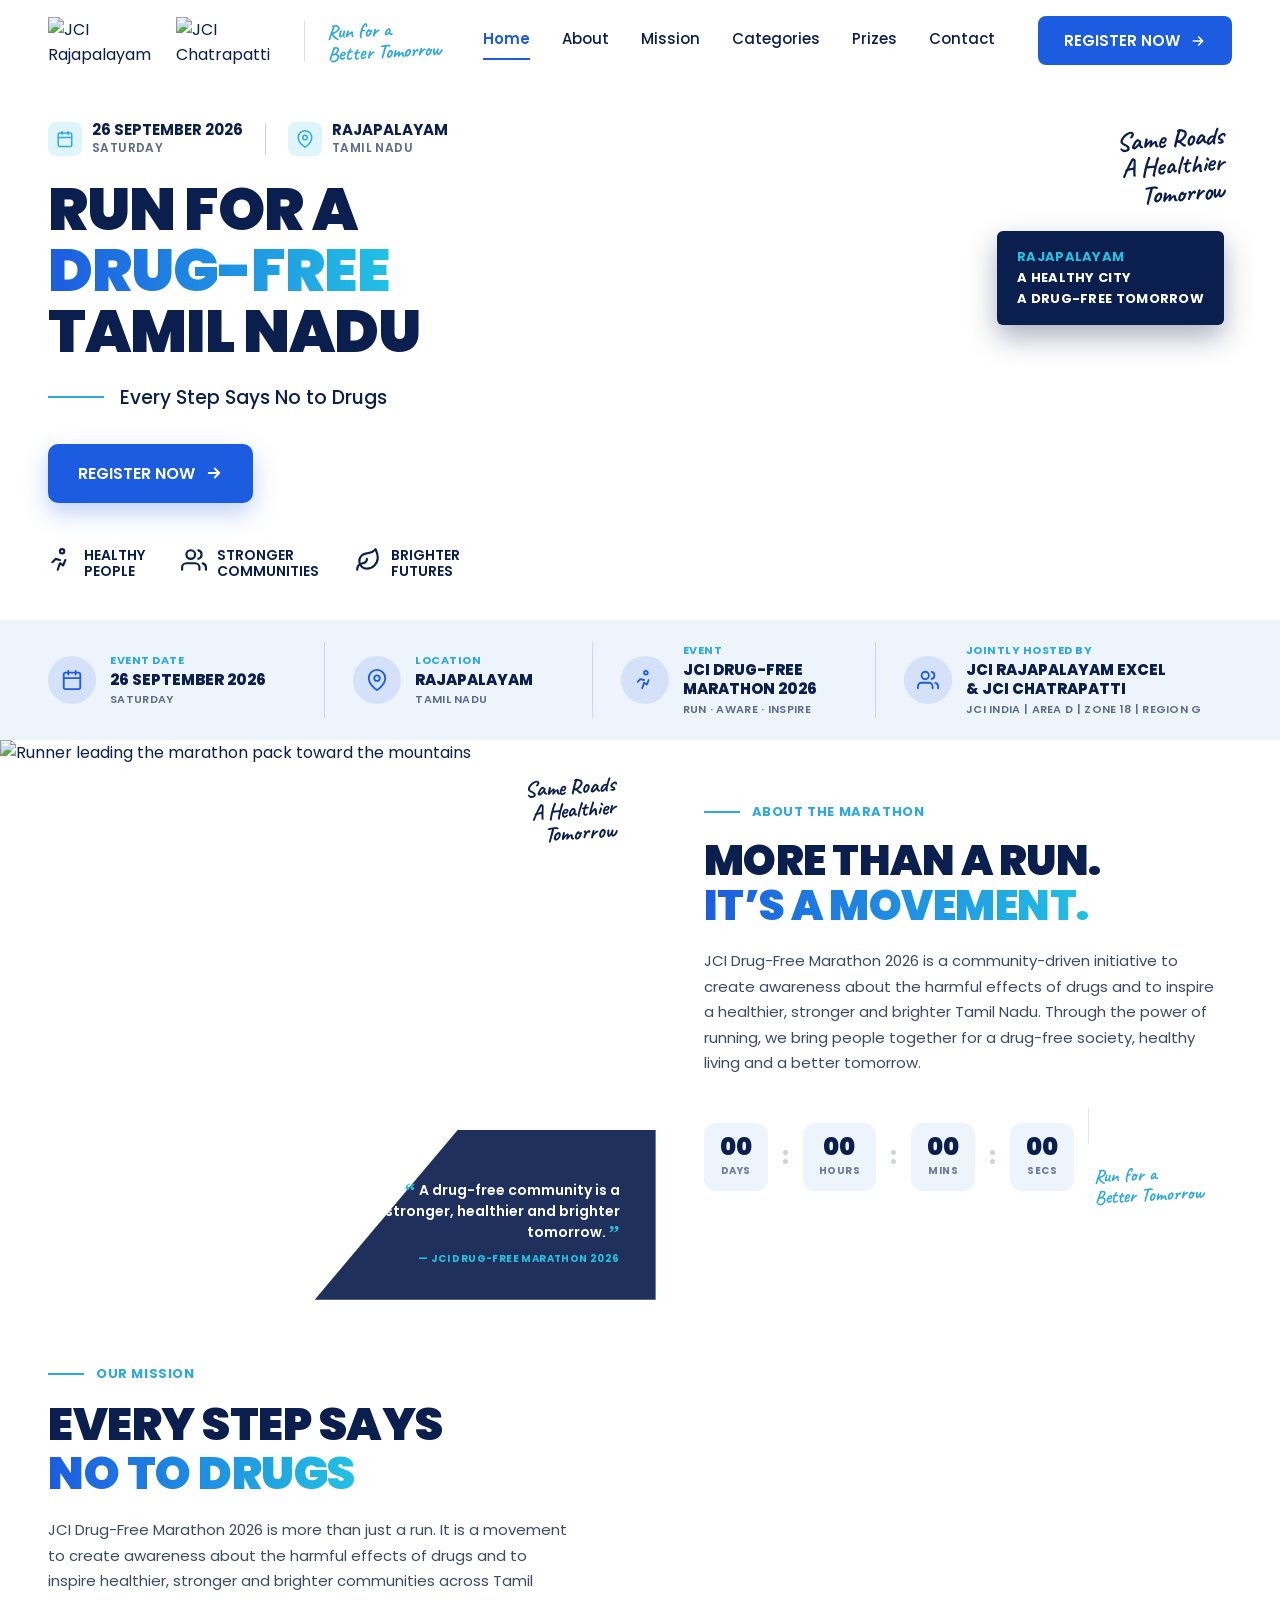
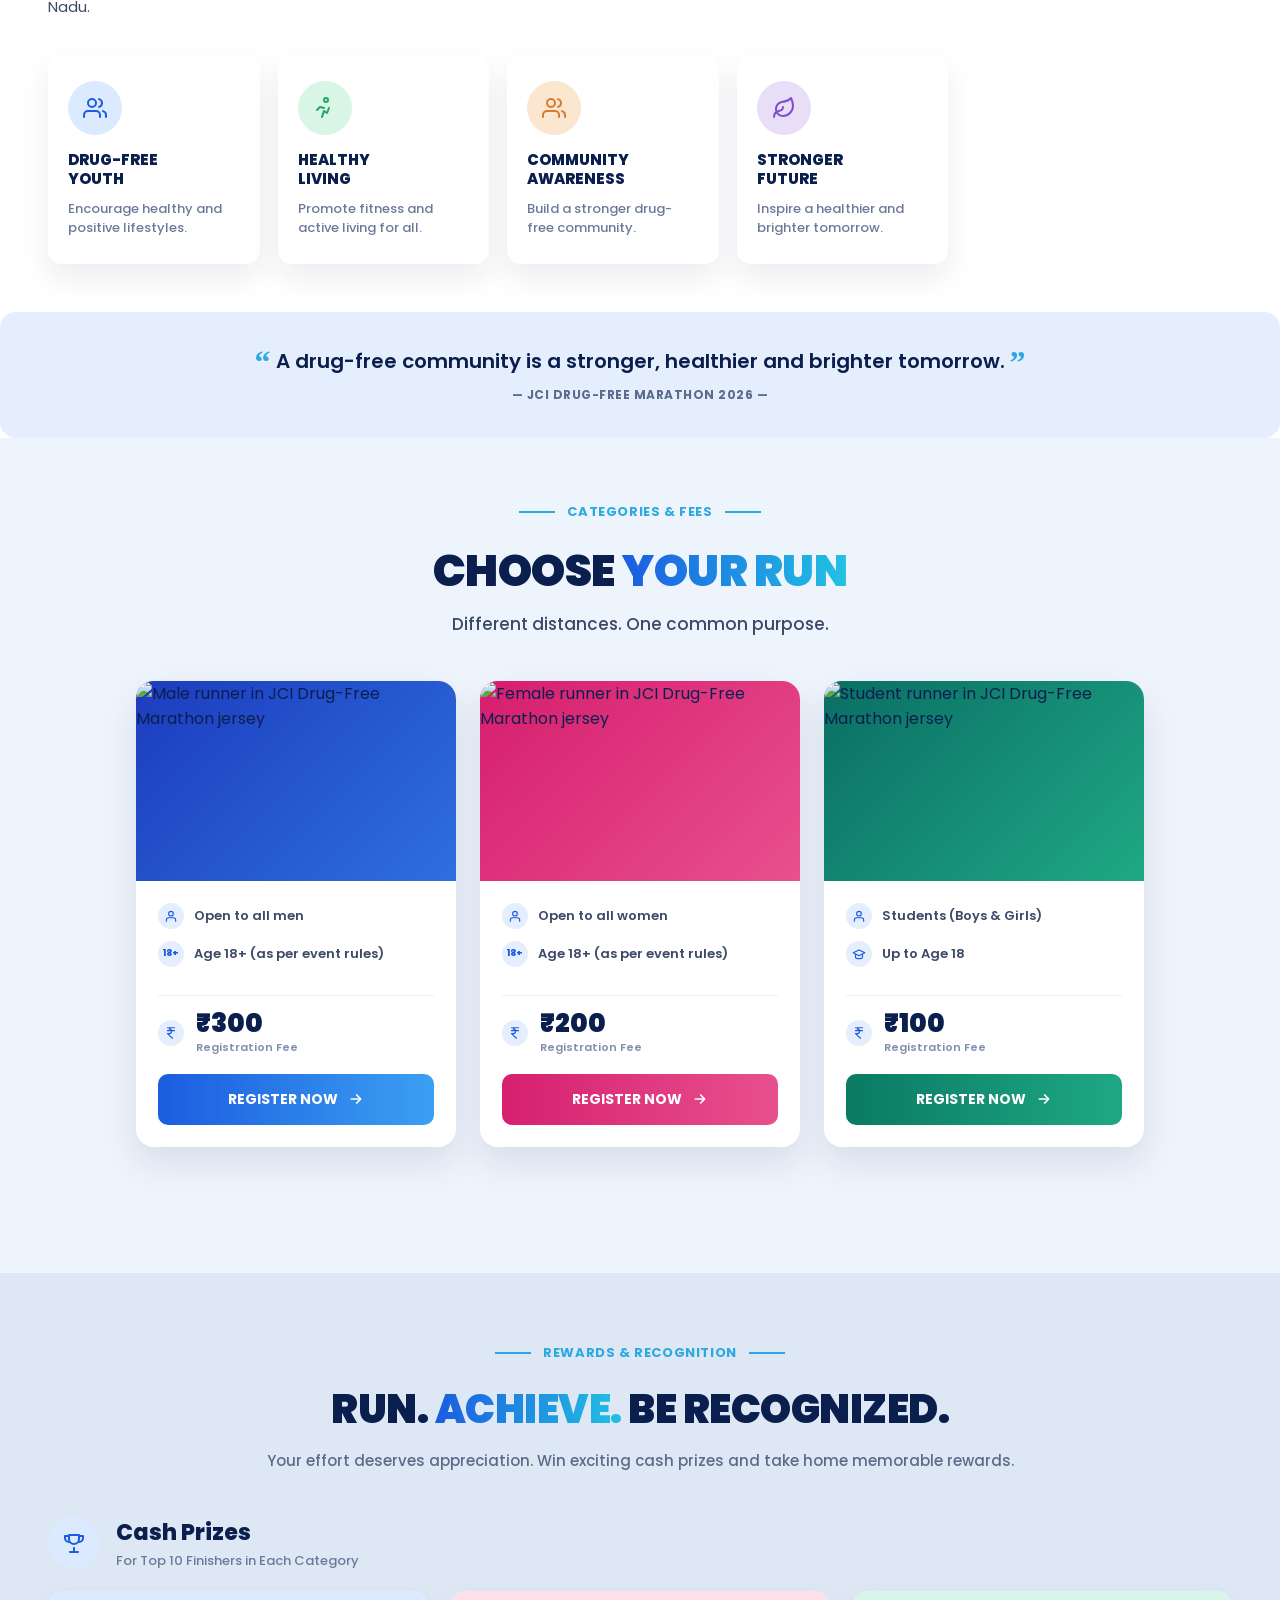
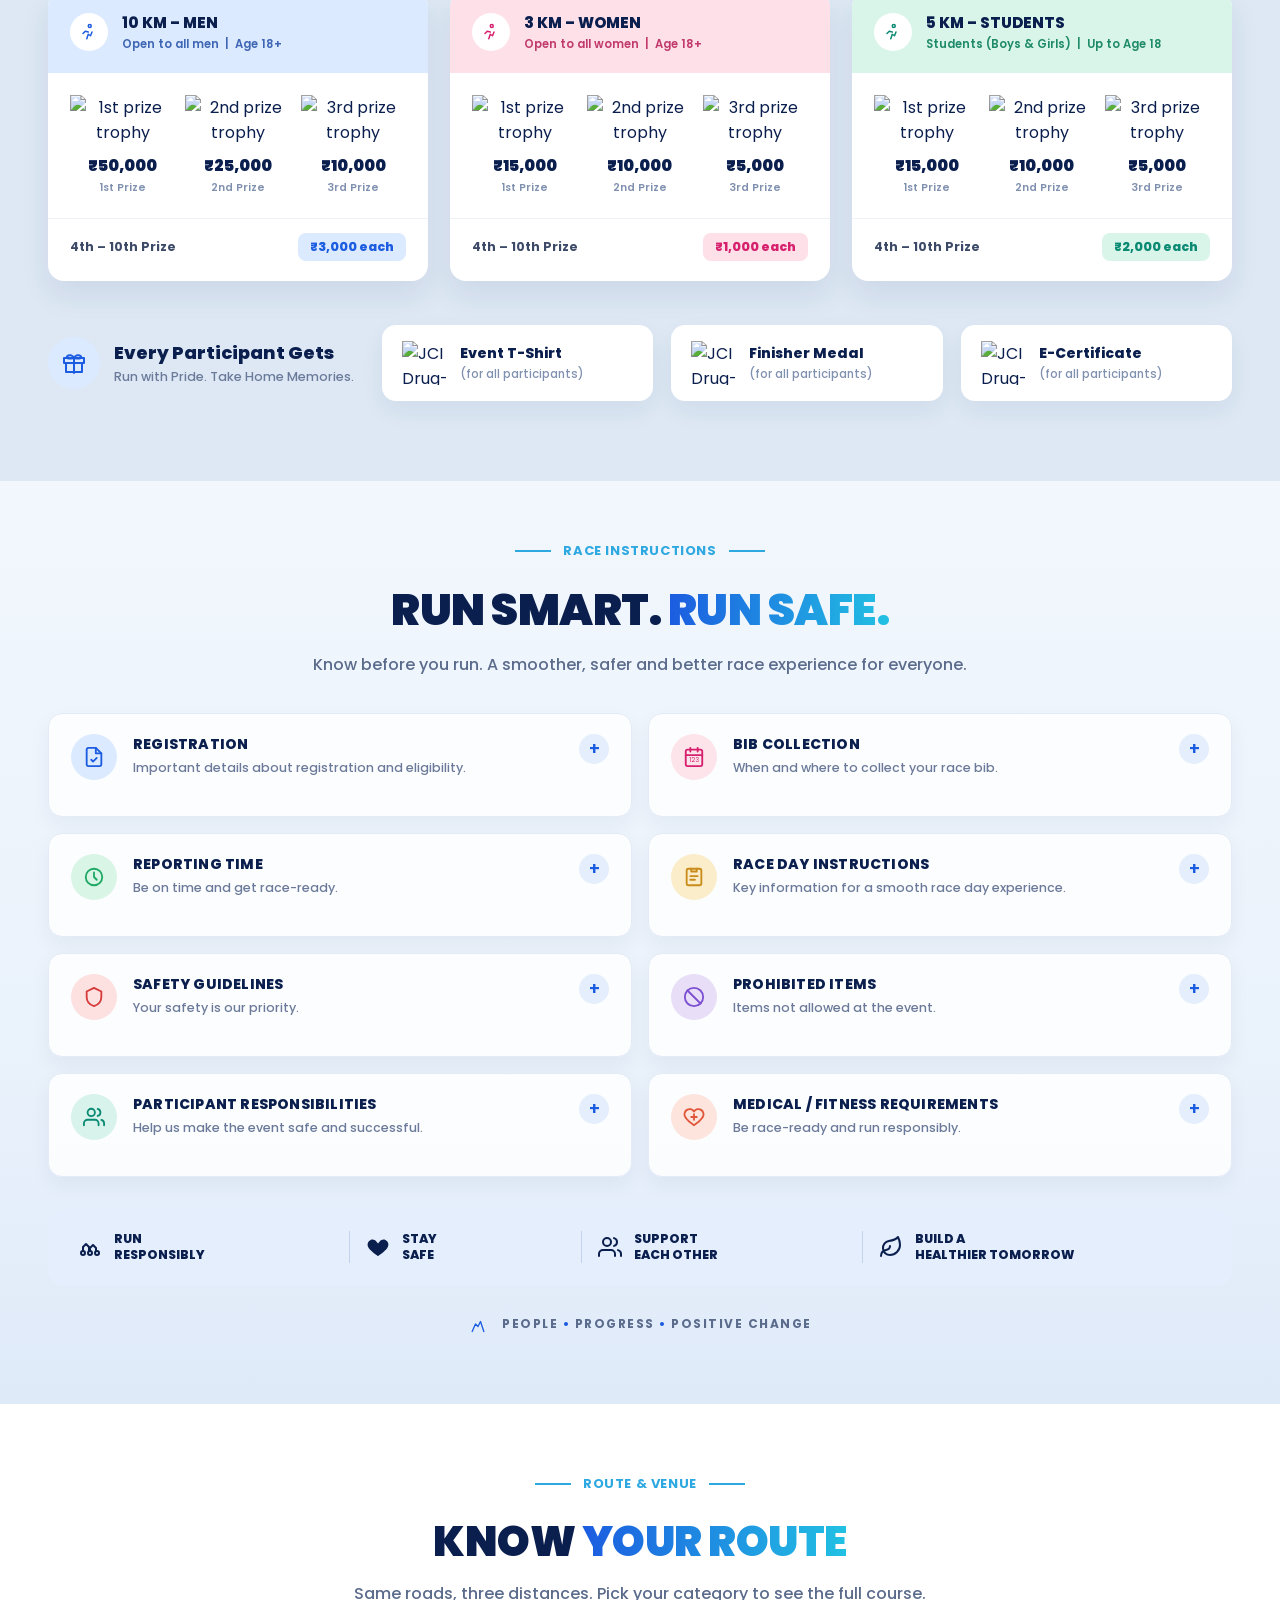
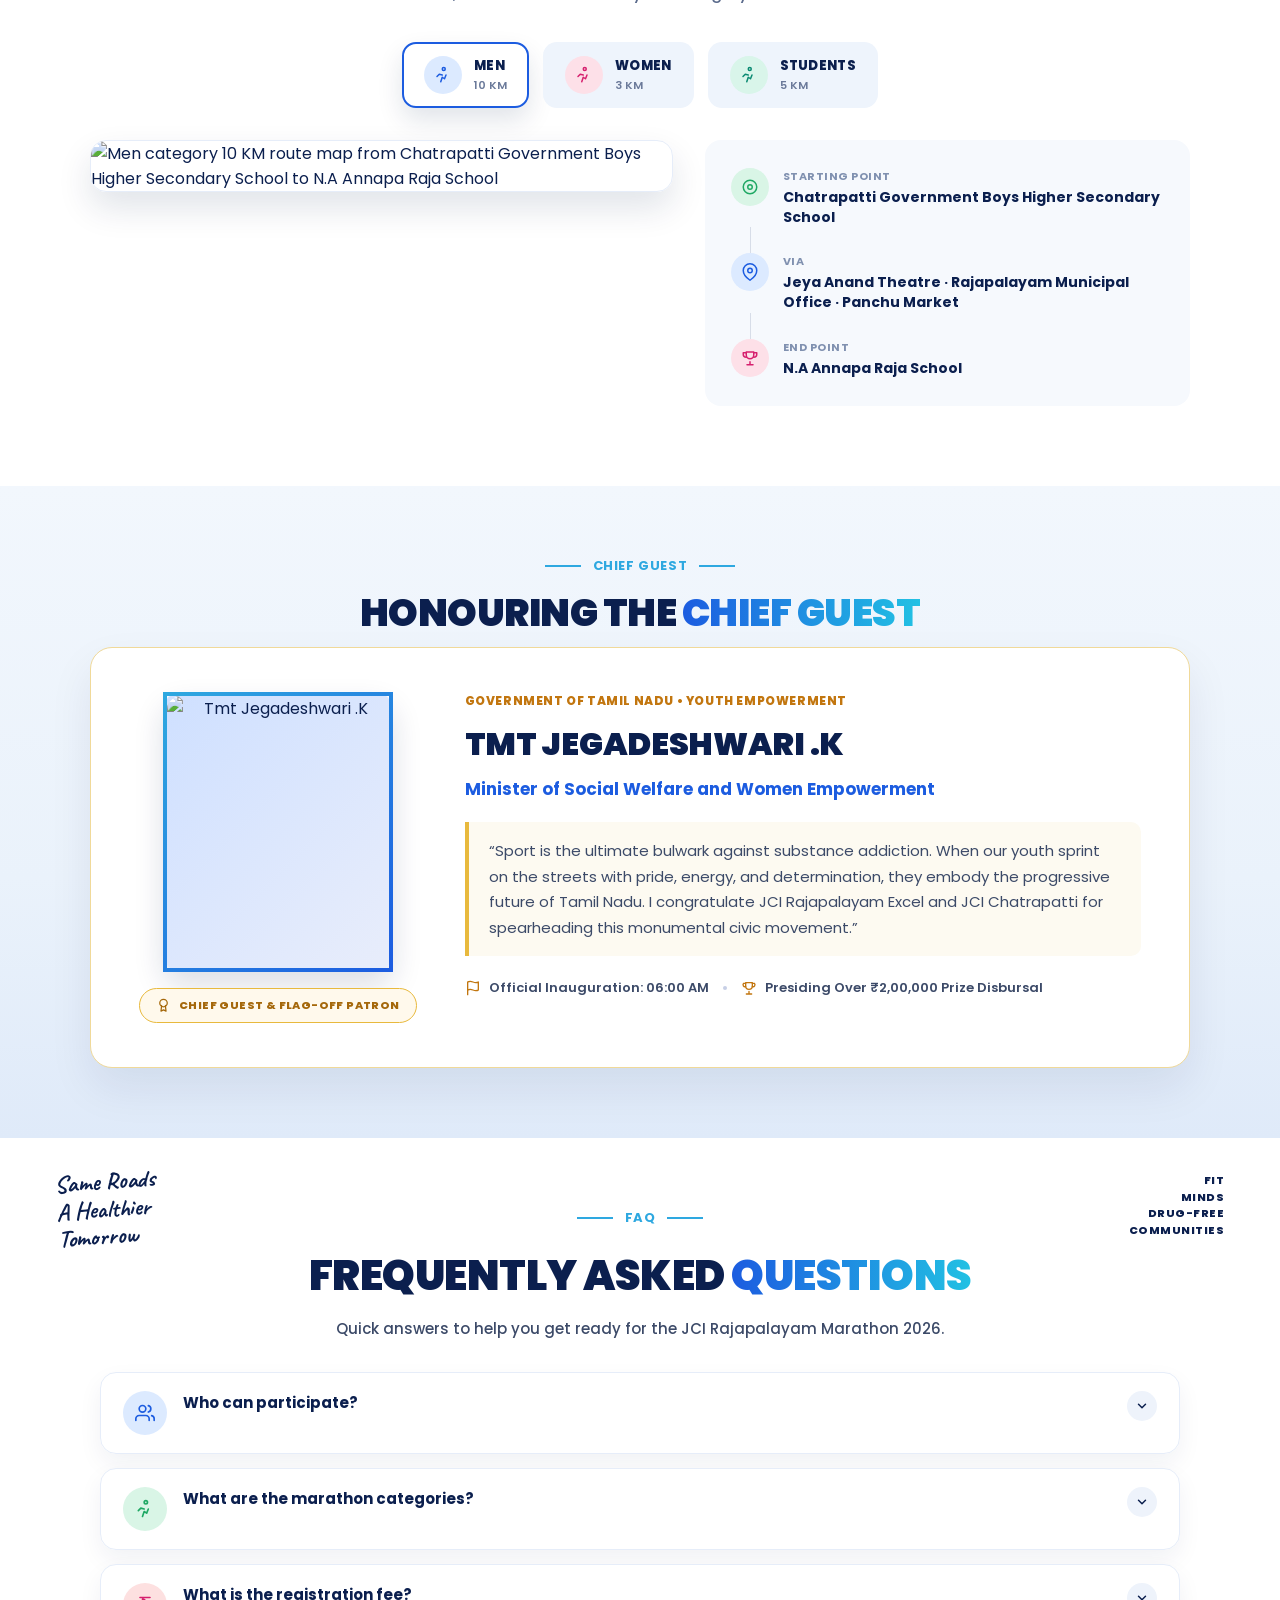
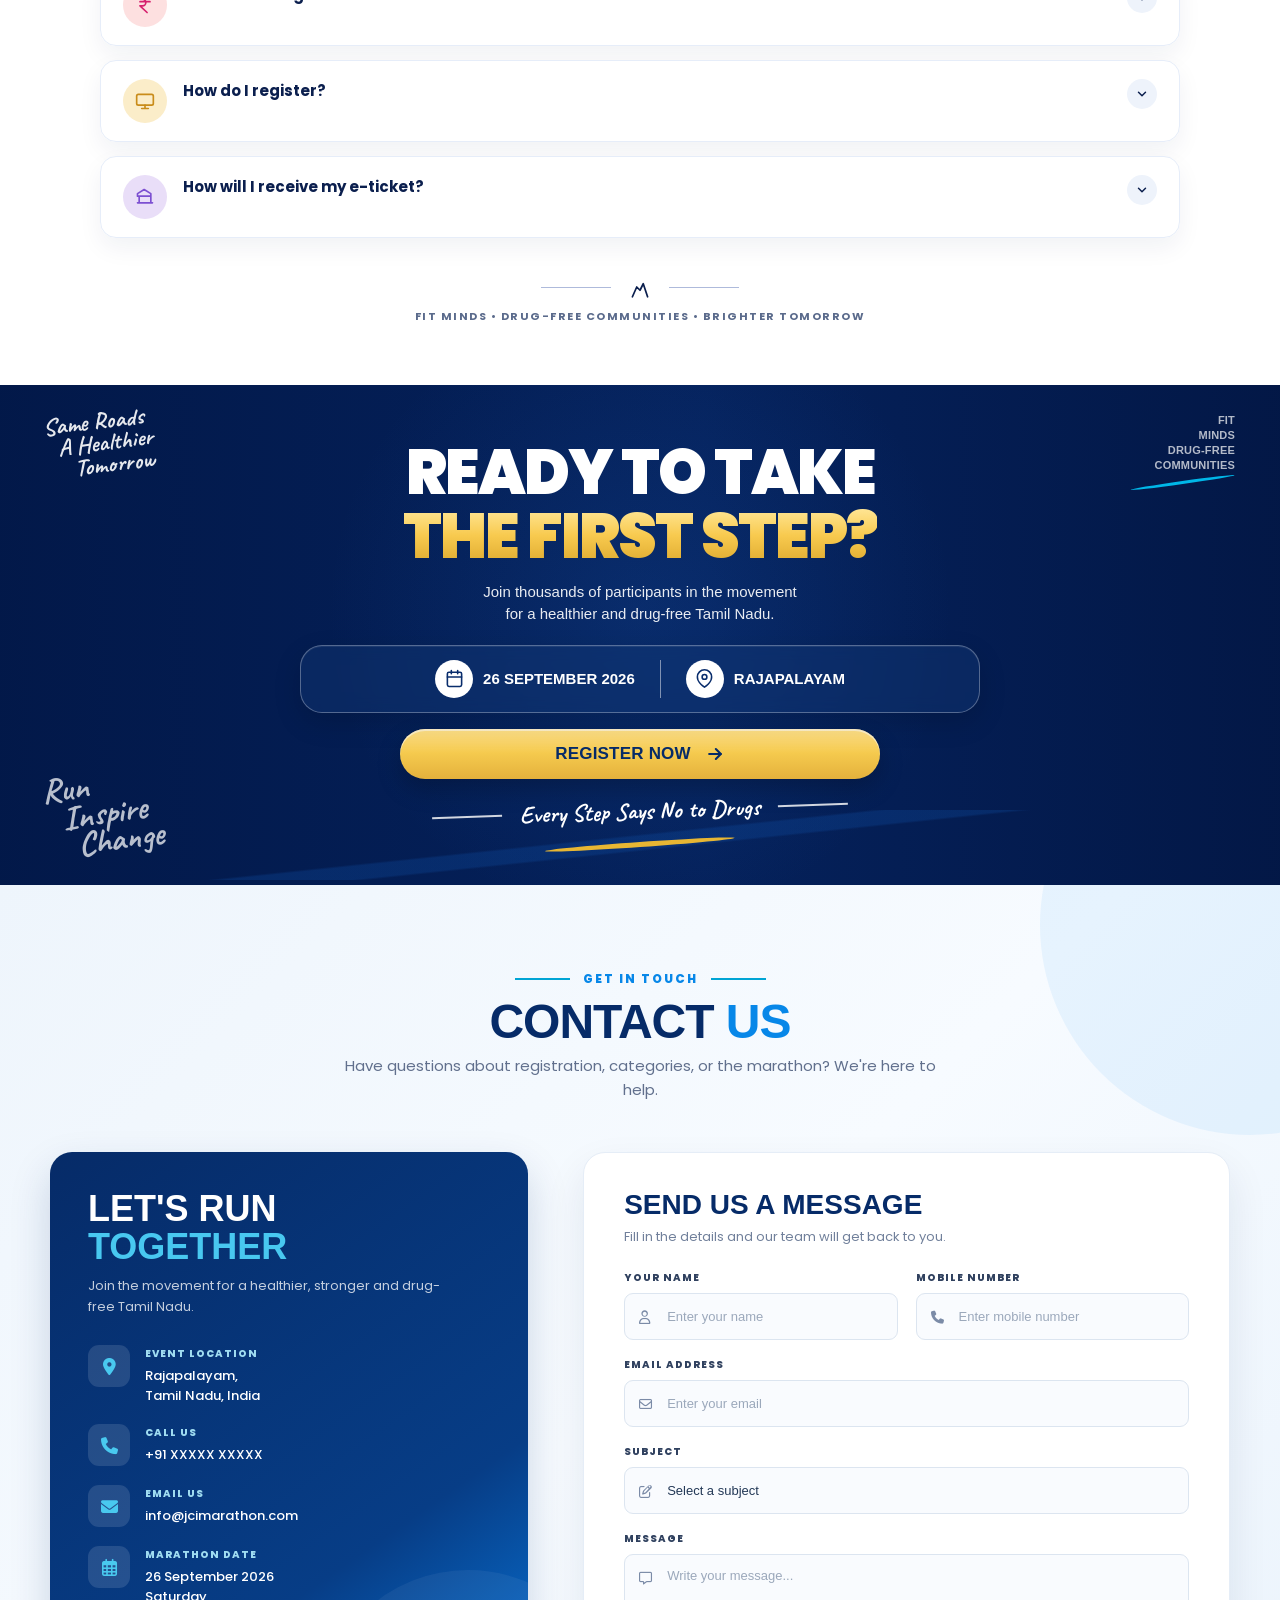
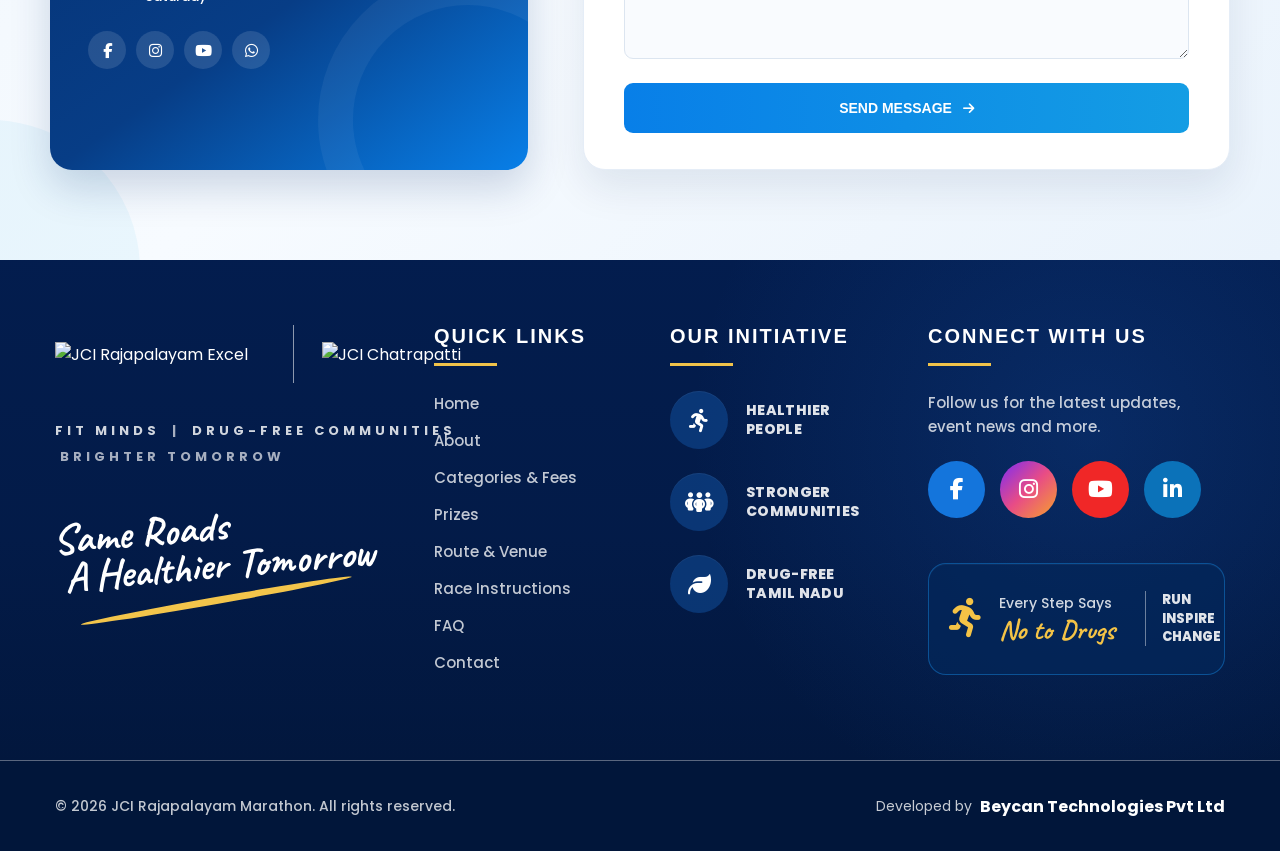
==== index.html @ 2d6df248 "Add files via upload" ====
<!DOCTYPE html>
<html lang="en">
<head>
<meta charset="UTF-8">
<meta name="viewport" content="width=device-width, initial-scale=1.0">
<title>JCI Drug-Free Marathon 2026 | Rajapalayam</title>
<link rel="preconnect" href="https://fonts.googleapis.com">
<link rel="preconnect" href="https://fonts.gstatic.com" crossorigin>
<link rel="stylesheet"
      href="https://cdnjs.cloudflare.com/ajax/libs/font-awesome/6.5.2/css/all.min.css">
<link href="https://fonts.googleapis.com/css2?family=Poppins:wght@400;500;600;700;800;900&family=Caveat:wght@600;700&display=swap" rel="stylesheet">
<link href="style.css" rel="stylesheet">
</head>
<body>

  <!-- HEADER -->
  <header class="topbar">
    <div class="topbar-left">
   <div class="logo-group">
            <img
                src="assets/image/jci_logo1.png"
                alt="JCI Rajapalayam Excel"
                class="jci-logo">
        </div>

        <!-- JCI CHATRAPATTI -->
        <div class="logo-group">
            <img
                src="assets/image/jci_logo2.png"
                alt="JCI Chatrapatti"
                class="jci-logo">
        </div>
      <div class="divider-line"></div>
      <div class="tagline">Run for a<br>Better Tomorrow</div>
    </div>

    <nav>
      <a href="#" class="active">Home</a>
      <a href="#about">About</a>
            <a href="#mission">Mission</a>
      <a href="#categories">Categories</a>
      <a href="#prizes">Prizes</a>
      <a href="#contact">Contact</a>
    </nav>

    <a href="#register" class="register-btn">
      REGISTER NOW
      <svg viewBox="0 0 24 24" fill="none" stroke="currentColor" stroke-width="2.5" stroke-linecap="round" stroke-linejoin="round"><path d="M5 12h14M13 6l6 6-6 6"/></svg>
    </a>

    <button class="menu-toggle" id="menuToggle" aria-label="Toggle menu" aria-expanded="false">
      <span></span><span></span><span></span>
    </button>
  </header>

  <nav class="mobile-nav" id="mobileNav">
    <a href="#" class="active">Home</a>
    <a href="#about">About</a>
    <a href="#categories">Categories</a>
    <a href="#mission">Mission</a>
    <a href="#prizes">Prizes</a>
    <a href="#faq">FAQ</a>
    <a href="#contact">Contact</a>
    <a href="#register" class="register-btn mobile-register">
      REGISTER NOW
      <svg viewBox="0 0 24 24" fill="none" stroke="currentColor" stroke-width="2.5" stroke-linecap="round" stroke-linejoin="round"><path d="M5 12h14M13 6l6 6-6 6"/></svg>
    </a>
  </nav>

  <!-- HERO -->
  <section class="hero">
    <div class="ribbon-tag">
      <span>Same Roads</span>
      <span>A Healthier</span>
      <span>Tomorrow</span>
    </div>

    <div class="sign-tag">
      <div class="city">RAJAPALAYAM</div>
      <div>A HEALTHY CITY</div>
      <div>A DRUG-FREE TOMORROW</div>
    </div>

    <div class="hero-inner">
      <div class="hero-content">

        <div class="meta-row">
          <div class="meta-item">
            <div class="meta-icon">
              <svg viewBox="0 0 24 24" fill="none" stroke="currentColor" stroke-width="2" stroke-linecap="round" stroke-linejoin="round"><rect x="3" y="4" width="18" height="18" rx="2"/><path d="M16 2v4M8 2v4M3 10h18"/></svg>
            </div>
            <div class="meta-text">
              <div class="top">26 SEPTEMBER 2026</div>
              <div class="bottom">SATURDAY</div>
            </div>
          </div>

          <div class="meta-sep"></div>

          <div class="meta-item">
            <div class="meta-icon">
              <svg viewBox="0 0 24 24" fill="none" stroke="currentColor" stroke-width="2" stroke-linecap="round" stroke-linejoin="round"><path d="M21 10c0 7-9 13-9 13s-9-6-9-13a9 9 0 0 1 18 0z"/><circle cx="12" cy="10" r="3"/></svg>
            </div>
            <div class="meta-text">
              <div class="top">RAJAPALAYAM</div>
              <div class="bottom">TAMIL NADU</div>
            </div>
          </div>
        </div>

        <h1 class="headline">
          RUN FOR A<br>
          <span class="accent">DRUG-FREE</span><br>
          TAMIL NADU
        </h1>

        <div class="subline">
          <span class="rule"></span>
          Every Step Says No to Drugs
        </div>

        <div class="cta-row">
          <a href="#register" class="btn-primary">
            REGISTER NOW
            <svg viewBox="0 0 24 24" fill="none" stroke="currentColor" stroke-width="2.5" stroke-linecap="round" stroke-linejoin="round"><path d="M5 12h14M13 6l6 6-6 6"/></svg>
          </a>
        </div>

        <div class="stats-row">
          <div class="stat-item">
            <span class="stat-icon">
              <svg viewBox="0 0 24 24" fill="none" stroke="currentColor" stroke-width="2" stroke-linecap="round" stroke-linejoin="round"><circle cx="13" cy="4" r="2"/><path d="M9 21l2-6 3 2 2-5M4 14l3-3 4 1"/></svg>
            </span>
            <span class="stat-label">HEALTHY<br>PEOPLE</span>
          </div>
          <div class="stat-item">
            <span class="stat-icon">
              <svg viewBox="0 0 24 24" fill="none" stroke="currentColor" stroke-width="2" stroke-linecap="round" stroke-linejoin="round"><path d="M17 21v-2a4 4 0 0 0-4-4H5a4 4 0 0 0-4 4v2"/><circle cx="9" cy="7" r="4"/><path d="M23 21v-2a4 4 0 0 0-3-3.87M16 3.13a4 4 0 0 1 0 7.75"/></svg>
            </span>
            <span class="stat-label">STRONGER<br>COMMUNITIES</span>
          </div>
          <div class="stat-item">
            <span class="stat-icon">
              <svg viewBox="0 0 24 24" fill="none" stroke="currentColor" stroke-width="2" stroke-linecap="round" stroke-linejoin="round"><path d="M11 20A7 7 0 0 1 9.8 6.1C15.5 5 17 4.48 19 2c1 2 2 4.18 2 8 0 5.5-4.78 10-10 10z"/><path d="M2 21c0-3 1.85-5.36 5.08-6C9.5 14.52 11 13.14 11 11"/></svg>
            </span>
            <span class="stat-label">BRIGHTER<br>FUTURES</span>
          </div>
        </div>

      </div>
    </div>

  </section>

  <!-- ABOUT / STRIP -->
  <section class="strip">
    <div class="strip-inner">
      <div class="strip-item">
        <div class="strip-icon">
          <svg viewBox="0 0 24 24" fill="none" stroke="currentColor" stroke-width="2" stroke-linecap="round" stroke-linejoin="round"><rect x="3" y="4" width="18" height="18" rx="2"/><path d="M16 2v4M8 2v4M3 10h18"/></svg>
        </div>
        <div class="strip-text">
          <div class="label">EVENT DATE</div>
          <div class="main">26 SEPTEMBER 2026</div>
          <div class="sub">SATURDAY</div>
        </div>
      </div>

      <div class="strip-sep"></div>

      <div class="strip-item">
        <div class="strip-icon">
          <svg viewBox="0 0 24 24" fill="none" stroke="currentColor" stroke-width="2" stroke-linecap="round" stroke-linejoin="round"><path d="M21 10c0 7-9 13-9 13s-9-6-9-13a9 9 0 0 1 18 0z"/><circle cx="12" cy="10" r="3"/></svg>
        </div>
        <div class="strip-text">
          <div class="label">LOCATION</div>
          <div class="main">RAJAPALAYAM</div>
          <div class="sub">TAMIL NADU</div>
        </div>
      </div>

      <div class="strip-sep"></div>

      <div class="strip-item">
        <div class="strip-icon">
          <svg viewBox="0 0 24 24" fill="none" stroke="currentColor" stroke-width="2" stroke-linecap="round" stroke-linejoin="round"><circle cx="13" cy="4" r="2"/><path d="M9 21l2-6 3 2 2-5M4 14l3-3 4 1"/></svg>
        </div>
        <div class="strip-text">
          <div class="label">EVENT</div>
          <div class="main">JCI DRUG-FREE<br>MARATHON 2026</div>
          <div class="sub">RUN &middot; AWARE &middot; INSPIRE</div>
        </div>
      </div>

      <div class="strip-sep"></div>

      <div class="strip-item">
        <div class="strip-icon">
          <svg viewBox="0 0 24 24" fill="none" stroke="currentColor" stroke-width="2" stroke-linecap="round" stroke-linejoin="round"><path d="M17 21v-2a4 4 0 0 0-4-4H5a4 4 0 0 0-4 4v2"/><circle cx="9" cy="7" r="4"/><path d="M23 21v-2a4 4 0 0 0-3-3.87M16 3.13a4 4 0 0 1 0 7.75"/></svg>
        </div>
        <div class="strip-text">
          <div class="label">JOINTLY HOSTED BY</div>
          <div class="main">JCI RAJAPALAYAM EXCEL<br>&amp; JCI CHATRAPATTI</div>
          <div class="sub">JCI INDIA | AREA D | ZONE 18 | REGION G</div>
        </div>
      </div>
    </div>
  </section>

  <!-- ABOUT THE MARATHON -->
<section class="about" id="about">
  <div class="about-media">
    <img src="assets/image/about-bg.png" alt="Runner leading the marathon pack toward the mountains" class="about-img">
    <div class="about-ribbon">
      <span>Same Roads</span>
      <span>A Healthier</span>
      <span>Tomorrow</span>
    </div>

    <div class="about-quote">
      <span class="q-mark left">&ldquo;</span>
      A drug-free community is a stronger, healthier and brighter tomorrow.
      <span class="q-mark right">&rdquo;</span>
      <div class="q-attr">&mdash; JCI DRUG-FREE MARATHON 2026</div>
    </div>
    <div class="about-swoosh"></div>
  </div>

  <div class="about-content">
    <div class="eyebrow">
      <span class="rule"></span>
      ABOUT THE MARATHON
    </div>

    <h2 class="about-headline">
      MORE THAN A RUN.<br>
      <span class="accent">IT&rsquo;S A MOVEMENT.</span>
    </h2>

    <p class="about-copy">
      JCI Drug-Free Marathon 2026 is a community-driven initiative to create awareness about the harmful effects of drugs and to inspire a healthier, stronger and brighter Tamil Nadu. Through the power of running, we bring people together for a drug-free society, healthy living and a better tomorrow.
    </p>


  
    <!-- COUNTDOWN TIMER -->
    <div class="about-countdown" id="aboutCountdown">
      <div class="cd-item">
        <span class="cd-num" id="cdDays">00</span>
        <span class="cd-label">Days</span>
      </div>
      <span class="cd-sep">:</span>
      <div class="cd-item">
        <span class="cd-num" id="cdHours">00</span>
        <span class="cd-label">Hours</span>
      </div>
      <span class="cd-sep">:</span>
      <div class="cd-item">
        <span class="cd-num" id="cdMins">00</span>
        <span class="cd-label">Mins</span>
      </div>
      <span class="cd-sep">:</span>
      <div class="cd-item">
        <span class="cd-num" id="cdSecs">00</span>
        <span class="cd-label">Secs</span>
      </div>
        <div class="about-cta-row">
    
      <span class="about-cta-sep"></span>
      <span class="tagline about-tagline">Run for a<br>Better Tomorrow</span>
    </div>
    </div>
   
  </div>
</section>

  <!-- OUR MISSION -->
  <section class="mission" id="mission">
    

    <div class="mission-inner">
      <div class="eyebrow">
        <span class="rule"></span>
        OUR MISSION
      </div>

      <h2 class="mission-headline">
        EVERY STEP SAYS<br>
        <span class="accent">NO TO DRUGS</span>
      </h2>

      <p class="mission-copy">
        JCI Drug-Free Marathon 2026 is more than just a run. It is a movement to create awareness about the harmful effects of drugs and to inspire healthier, stronger and brighter communities across Tamil Nadu.
      </p>

      <div class="mission-cards">
        <div class="mission-card">
          <div class="card-icon blue">
            <svg viewBox="0 0 24 24" fill="none" stroke="currentColor" stroke-width="2" stroke-linecap="round" stroke-linejoin="round"><path d="M17 21v-2a4 4 0 0 0-4-4H5a4 4 0 0 0-4 4v2"/><circle cx="9" cy="7" r="4"/><path d="M23 21v-2a4 4 0 0 0-3-3.87M16 3.13a4 4 0 0 1 0 7.75"/></svg>
          </div>
          <div class="card-title">DRUG-FREE<br>YOUTH</div>
          <div class="card-sub">Encourage healthy and positive lifestyles.</div>
        </div>

        <div class="mission-card">
          <div class="card-icon green">
            <svg viewBox="0 0 24 24" fill="none" stroke="currentColor" stroke-width="2" stroke-linecap="round" stroke-linejoin="round"><circle cx="13" cy="4" r="2"/><path d="M9 21l2-6 3 2 2-5M4 14l3-3 4 1"/></svg>
          </div>
          <div class="card-title">HEALTHY<br>LIVING</div>
          <div class="card-sub">Promote fitness and active living for all.</div>
        </div>

        <div class="mission-card">
          <div class="card-icon amber">
            <svg viewBox="0 0 24 24" fill="none" stroke="currentColor" stroke-width="2" stroke-linecap="round" stroke-linejoin="round"><path d="M17 21v-2a4 4 0 0 0-4-4H5a4 4 0 0 0-4 4v2"/><circle cx="9" cy="7" r="4"/><path d="M23 21v-2a4 4 0 0 0-3-3.87M16 3.13a4 4 0 0 1 0 7.75"/></svg>
          </div>
          <div class="card-title">COMMUNITY<br>AWARENESS</div>
          <div class="card-sub">Build a stronger drug-free community.</div>
        </div>

        <div class="mission-card">
          <div class="card-icon purple">
            <svg viewBox="0 0 24 24" fill="none" stroke="currentColor" stroke-width="2" stroke-linecap="round" stroke-linejoin="round"><path d="M11 20A7 7 0 0 1 9.8 6.1C15.5 5 17 4.48 19 2c1 2 2 4.18 2 8 0 5.5-4.78 10-10 10z"/><path d="M2 21c0-3 1.85-5.36 5.08-6C9.5 14.52 11 13.14 11 11"/></svg>
          </div>
          <div class="card-title">STRONGER<br>FUTURE</div>
          <div class="card-sub">Inspire a healthier and brighter tomorrow.</div>
        </div>
      </div>
    </div>

    <div class="mission-quote">
      <span class="q-mark left">&ldquo;</span>
      A drug-free community is a stronger, healthier and brighter tomorrow.
      <span class="q-mark right">&rdquo;</span>
      <div class="q-attr">&mdash; JCI DRUG-FREE MARATHON 2026 &mdash;</div>
    </div>

  
  </section>

  <!-- CATEGORIES & FEES -->
<section class="categories" id="categories">

  <div class="cat-inner">
    <div class="cat-heading">
      <div class="eyebrow center">
        <span class="rule"></span>
        CATEGORIES &amp; FEES
        <span class="rule"></span>
      </div>
      <h2 class="cat-headline">
        CHOOSE <span class="accent">YOUR RUN</span>
      </h2>
      <p class="cat-sub">Different distances. One common purpose.</p>
    </div>

    <div class="cat-layout">
      <div class="cat-cards" id="catCards">
        <div class="cat-card">
          <div class="cat-photo blue">
            <img src="assets/image/cat-men.png" alt="Male runner in JCI Drug-Free Marathon jersey">
          </div>
          <div class="cat-body">
            <div class="cat-row">
              <span class="cat-ico"><svg viewBox="0 0 24 24" fill="none" stroke="currentColor" stroke-width="2" stroke-linecap="round" stroke-linejoin="round"><circle cx="12" cy="8" r="4"/><path d="M4 21v-2a4 4 0 0 1 4-4h8a4 4 0 0 1 4 4v2"/></svg></span>
              Open to all men
            </div>
            <div class="cat-row">
              <span class="cat-ico badge">18+</span>
              Age 18+ (as per event rules)
            </div>
            <div class="cat-fee">
              <span class="cat-ico"><svg viewBox="0 0 24 24" fill="none" stroke="currentColor" stroke-width="2" stroke-linecap="round" stroke-linejoin="round"><path d="M6 3h12M6 8h12M6 13l8.5 8M6 13h3a4 4 0 0 0 0-8"/></svg></span>
              <div>
                <div class="amount">&#8377;300</div>
                <div class="amount-label">Registration Fee</div>
              </div>
            </div>
            <a href="#register" class="cat-btn blue">
              REGISTER NOW
              <svg viewBox="0 0 24 24" fill="none" stroke="currentColor" stroke-width="2.5" stroke-linecap="round" stroke-linejoin="round"><path d="M5 12h14M13 6l6 6-6 6"/></svg>
            </a>
          </div>
        </div>

        <div class="cat-card">
          <div class="cat-photo pink">
            <img src="assets/image/cat-women.png" alt="Female runner in JCI Drug-Free Marathon jersey">
          </div>
          <div class="cat-body">
            <div class="cat-row">
              <span class="cat-ico"><svg viewBox="0 0 24 24" fill="none" stroke="currentColor" stroke-width="2" stroke-linecap="round" stroke-linejoin="round"><circle cx="12" cy="8" r="4"/><path d="M4 21v-2a4 4 0 0 1 4-4h8a4 4 0 0 1 4 4v2"/></svg></span>
              Open to all women
            </div>
            <div class="cat-row">
              <span class="cat-ico badge">18+</span>
              Age 18+ (as per event rules)
            </div>
            <div class="cat-fee">
              <span class="cat-ico"><svg viewBox="0 0 24 24" fill="none" stroke="currentColor" stroke-width="2" stroke-linecap="round" stroke-linejoin="round"><path d="M6 3h12M6 8h12M6 13l8.5 8M6 13h3a4 4 0 0 0 0-8"/></svg></span>
              <div>
                <div class="amount">&#8377;200</div>
                <div class="amount-label">Registration Fee</div>
              </div>
            </div>
            <a href="#register" class="cat-btn pink">
              REGISTER NOW
              <svg viewBox="0 0 24 24" fill="none" stroke="currentColor" stroke-width="2.5" stroke-linecap="round" stroke-linejoin="round"><path d="M5 12h14M13 6l6 6-6 6"/></svg>
            </a>
          </div>
        </div>

        <div class="cat-card">
          <div class="cat-photo teal">
            <img src="assets/image/cat-students.png" alt="Student runner in JCI Drug-Free Marathon jersey">
          </div>
          <div class="cat-body">
            <div class="cat-row">
              <span class="cat-ico"><svg viewBox="0 0 24 24" fill="none" stroke="currentColor" stroke-width="2" stroke-linecap="round" stroke-linejoin="round"><circle cx="12" cy="8" r="4"/><path d="M4 21v-2a4 4 0 0 1 4-4h8a4 4 0 0 1 4 4v2"/></svg></span>
              Students (Boys &amp; Girls)
            </div>
            <div class="cat-row">
              <span class="cat-ico"><svg viewBox="0 0 24 24" fill="none" stroke="currentColor" stroke-width="2" stroke-linecap="round" stroke-linejoin="round"><path d="M22 10L12 5 2 10l10 5 10-5zM6 12v5c0 1.5 3 3 6 3s6-1.5 6-3v-5"/></svg></span>
              Up to Age 18
            </div>
            <div class="cat-fee">
              <span class="cat-ico"><svg viewBox="0 0 24 24" fill="none" stroke="currentColor" stroke-width="2" stroke-linecap="round" stroke-linejoin="round"><path d="M6 3h12M6 8h12M6 13l8.5 8M6 13h3a4 4 0 0 0 0-8"/></svg></span>
              <div>
                <div class="amount">&#8377;100</div>
                <div class="amount-label">Registration Fee</div>
              </div>
            </div>
            <a href="#register" class="cat-btn teal">
              REGISTER NOW
              <svg viewBox="0 0 24 24" fill="none" stroke="currentColor" stroke-width="2.5" stroke-linecap="round" stroke-linejoin="round"><path d="M5 12h14M13 6l6 6-6 6"/></svg>
            </a>
          </div>
        </div>
      </div>

      <!-- mobile dots -->
      <div class="cat-dots" id="catDots">
        <span class="cat-dot active" data-index="0"></span>
        <span class="cat-dot" data-index="1"></span>
        <span class="cat-dot" data-index="2"></span>
      </div>
    </div>
  </div>
</section>

<!-- PRIZES / REWARDS & RECOGNITION -->
<section class="prizes" id="prizes">
  <div class="prizes-inner">

    <div class="prizes-heading">
      <div class="eyebrow center">
        <span class="rule"></span>
        REWARDS &amp; RECOGNITION
        <span class="rule"></span>
      </div>
      <h2 class="prizes-headline">
        RUN. <span class="accent">ACHIEVE.</span> BE RECOGNIZED.
      </h2>
      <p class="prizes-sub">Your effort deserves appreciation. Win exciting cash prizes and take home memorable rewards.</p>
    </div>

    <div class="prizes-section-label">
      <span class="psl-ico">
        <svg viewBox="0 0 24 24" fill="none" stroke="currentColor" stroke-width="2" stroke-linecap="round" stroke-linejoin="round"><path d="M8 21h8M12 17v4M7 4h10v4a5 5 0 0 1-10 0V4z"/><path d="M7 5H3v2a4 4 0 0 0 4 4M17 5h4v2a4 4 0 0 1-4 4"/></svg>
      </span>
      <div>
        <div class="psl-title">Cash Prizes</div>
        <div class="psl-sub">For Top 10 Finishers in Each Category</div>
      </div>
    </div>

<div class="prize-cards" id="prizeCards">
      <div class="prize-card blue">
        <div class="prize-card-head">
          <span class="pc-runner"><svg viewBox="0 0 24 24" fill="none" stroke="currentColor" stroke-width="2" stroke-linecap="round" stroke-linejoin="round"><circle cx="13" cy="4" r="2"/><path d="M9 21l2-6 3 2 2-5M4 14l3-3 4 1"/></svg></span>
          <div>
            <div class="pc-title">10 KM &ndash; MEN</div>
            <div class="pc-sub">Open to all men &nbsp;|&nbsp; Age 18+</div>
          </div>
        </div>
        <div class="pc-podium">
          <div class="pc-slot">
            <img src="assets/image/trophy-gold.png" alt="1st prize trophy">
            <div class="pc-amount">&#8377;50,000</div>
            <div class="pc-label">1st Prize</div>
          </div>
          <div class="pc-slot">
            <img src="assets/image/trophy-silver.png" alt="2nd prize trophy">
            <div class="pc-amount">&#8377;25,000</div>
            <div class="pc-label">2nd Prize</div>
          </div>
          <div class="pc-slot">
            <img src="assets/image/trophy-bronze.png" alt="3rd prize trophy">
            <div class="pc-amount">&#8377;10,000</div>
            <div class="pc-label">3rd Prize</div>
          </div>
        </div>
        <div class="pc-foot">
          <span>4th &ndash; 10th Prize</span>
          <span class="pc-each blue">&#8377;3,000 each</span>
        </div>
      </div>

      <div class="prize-card pink">
        <div class="prize-card-head">
          <span class="pc-runner"><svg viewBox="0 0 24 24" fill="none" stroke="currentColor" stroke-width="2" stroke-linecap="round" stroke-linejoin="round"><circle cx="13" cy="4" r="2"/><path d="M9 21l2-6 3 2 2-5M4 14l3-3 4 1"/></svg></span>
          <div>
            <div class="pc-title">3 KM &ndash; WOMEN</div>
            <div class="pc-sub">Open to all women &nbsp;|&nbsp; Age 18+</div>
          </div>
        </div>
        <div class="pc-podium">
          <div class="pc-slot">
            <img src="assets/image/trophy-gold.png" alt="1st prize trophy">
            <div class="pc-amount">&#8377;15,000</div>
            <div class="pc-label">1st Prize</div>
          </div>
          <div class="pc-slot">
            <img src="assets/image/trophy-silver.png" alt="2nd prize trophy">
            <div class="pc-amount">&#8377;10,000</div>
            <div class="pc-label">2nd Prize</div>
          </div>
          <div class="pc-slot">
            <img src="assets/image/trophy-bronze.png" alt="3rd prize trophy">
            <div class="pc-amount">&#8377;5,000</div>
            <div class="pc-label">3rd Prize</div>
          </div>
        </div>
        <div class="pc-foot">
          <span>4th &ndash; 10th Prize</span>
          <span class="pc-each pink">&#8377;1,000 each</span>
        </div>
      </div>

      <div class="prize-card teal">
        <div class="prize-card-head">
          <span class="pc-runner"><svg viewBox="0 0 24 24" fill="none" stroke="currentColor" stroke-width="2" stroke-linecap="round" stroke-linejoin="round"><circle cx="13" cy="4" r="2"/><path d="M9 21l2-6 3 2 2-5M4 14l3-3 4 1"/></svg></span>
          <div>
            <div class="pc-title">5 KM &ndash; STUDENTS</div>
            <div class="pc-sub">Students (Boys &amp; Girls) &nbsp;|&nbsp; Up to Age 18</div>
          </div>
        </div>
        <div class="pc-podium">
          <div class="pc-slot">
            <img src="assets/image/trophy-gold.png" alt="1st prize trophy">
            <div class="pc-amount">&#8377;15,000</div>
            <div class="pc-label">1st Prize</div>
          </div>
          <div class="pc-slot">
            <img src="assets/image/trophy-silver.png" alt="2nd prize trophy">
            <div class="pc-amount">&#8377;10,000</div>
            <div class="pc-label">2nd Prize</div>
          </div>
          <div class="pc-slot">
            <img src="assets/image/trophy-bronze.png" alt="3rd prize trophy">
            <div class="pc-amount">&#8377;5,000</div>
            <div class="pc-label">3rd Prize</div>
          </div>
        </div>
        <div class="pc-foot">
          <span>4th &ndash; 10th Prize</span>
          <span class="pc-each teal">&#8377;2,000 each</span>
        </div>
      </div>

    </div>
<!-- mobile dots -->
<div class="prize-dots" id="prizeDots">
  <span class="prize-dot active" data-index="0"></span>
  <span class="prize-dot" data-index="1"></span>
  <span class="prize-dot" data-index="2"></span>
</div>
    <div class="prizes-every">
      <div class="pe-label">
        <span class="pe-ico">
          <svg viewBox="0 0 24 24" fill="none" stroke="currentColor" stroke-width="2" stroke-linecap="round" stroke-linejoin="round"><path d="M20 12v9H4v-9M2 7h20v5H2zM12 22V7M12 7c-1.5-3-5-3.5-6.5-2S4.5 8.5 12 7zM12 7c1.5-3 5-3.5 6.5-2S19.5 8.5 12 7z"/></svg>
        </span>
        <div>
          <div class="pe-title">Every Participant Gets</div>
          <div class="pe-sub">Run with Pride. Take Home Memories.</div>
        </div>
      </div>

      <div class="pe-cards">
        <div class="pe-card">
          <img src="assets/image/tshirt.png" alt="JCI Drug-Free Marathon event T-shirt">
          <div>
            <div class="pe-card-title">Event T-Shirt</div>
            <div class="pe-card-sub">(for all participants)</div>
          </div>
        </div>
        <div class="pe-card">
          <img src="assets/image/medal.png" alt="JCI Drug-Free Marathon finisher medal">
          <div>
            <div class="pe-card-title">Finisher Medal</div>
            <div class="pe-card-sub">(for all participants)</div>
          </div>
        </div>
        <div class="pe-card">
          <img src="assets/image/certificate.png" alt="JCI Drug-Free Marathon e-certificate">
          <div>
            <div class="pe-card-title">E-Certificate</div>
            <div class="pe-card-sub">(for all participants)</div>
          </div>
        </div>
      </div>
    </div>

  </div>
</section>
  
<!-- RACE INSTRUCTIONS / RULES -->
  <section class="rules" id="rules">
   

    <div class="rules-inner">
      <div class="eyebrow center">
        <span class="rule"></span>
        RACE INSTRUCTIONS
        <span class="rule"></span>
      </div>
      <h2 class="rules-headline">
        RUN SMART. <span class="accent">RUN SAFE.</span>
      </h2>
      <p class="rules-sub">Know before you run. A smoother, safer and better race experience for everyone.</p>

      <div class="rules-grid">

        <button class="rule-card" type="button" aria-expanded="false">
          <span class="rule-ico blue">
            <svg viewBox="0 0 24 24" fill="none" stroke="currentColor" stroke-width="2" stroke-linecap="round" stroke-linejoin="round"><path d="M14 2H6a2 2 0 0 0-2 2v16a2 2 0 0 0 2 2h12a2 2 0 0 0 2-2V8z"/><path d="M14 2v6h6M9 15l2 2 4-4"/></svg>
          </span>
          <span class="rule-text">
            <span class="rule-title">REGISTRATION</span>
            <span class="rule-desc">Important details about registration and eligibility.</span>
          </span>
          <span class="rule-toggle">+</span>
          <span class="rule-panel">Register online or at the designated centers before the deadline. Valid ID proof and correct age category selection are mandatory. Entries are non-transferable and non-refundable.</span>
        </button>

        <button class="rule-card" type="button" aria-expanded="false">
          <span class="rule-ico pink">
            <svg viewBox="0 0 24 24" fill="none" stroke="currentColor" stroke-width="2" stroke-linecap="round" stroke-linejoin="round"><rect x="3" y="4" width="18" height="18" rx="2"/><path d="M16 2v4M8 2v4M3 10h18"/><text x="12" y="17" font-size="7" text-anchor="middle" fill="currentColor" stroke="none">123</text></svg>
          </span>
          <span class="rule-text">
            <span class="rule-title">BIB COLLECTION</span>
            <span class="rule-desc">When and where to collect your race bib.</span>
          </span>
          <span class="rule-toggle">+</span>
          <span class="rule-panel">Bibs must be collected in person from the announced collection point a day before the event. Carry your registration confirmation and a valid photo ID.</span>
        </button>

        <button class="rule-card" type="button" aria-expanded="false">
          <span class="rule-ico green">
            <svg viewBox="0 0 24 24" fill="none" stroke="currentColor" stroke-width="2" stroke-linecap="round" stroke-linejoin="round"><circle cx="12" cy="12" r="9"/><path d="M12 7v5l3 3"/></svg>
          </span>
          <span class="rule-text">
            <span class="rule-title">REPORTING TIME</span>
            <span class="rule-desc">Be on time and get race-ready.</span>
          </span>
          <span class="rule-toggle">+</span>
          <span class="rule-panel">Participants must report at least 45 minutes before the flag-off for warm-up and bib checks. Late arrivals may not be permitted to start.</span>
        </button>

        <button class="rule-card" type="button" aria-expanded="false">
          <span class="rule-ico amber">
            <svg viewBox="0 0 24 24" fill="none" stroke="currentColor" stroke-width="2" stroke-linecap="round" stroke-linejoin="round"><rect x="4" y="3" width="16" height="18" rx="2"/><path d="M9 3v3h6V3M8 11h8M8 15h5"/></svg>
          </span>
          <span class="rule-text">
            <span class="rule-title">RACE DAY INSTRUCTIONS</span>
            <span class="rule-desc">Key information for a smooth race day experience.</span>
          </span>
          <span class="rule-toggle">+</span>
          <span class="rule-panel">Follow marshal directions, stay within marked lanes, and keep your bib visible at all times. Water stations are placed along the route — stay hydrated.</span>
        </button>

        <button class="rule-card" type="button" aria-expanded="false">
          <span class="rule-ico red">
            <svg viewBox="0 0 24 24" fill="none" stroke="currentColor" stroke-width="2" stroke-linecap="round" stroke-linejoin="round"><path d="M12 2l8 4v6c0 5-3.5 8.5-8 10-4.5-1.5-8-5-8-10V6l8-4z"/></svg>
          </span>
          <span class="rule-text">
            <span class="rule-title">SAFETY GUIDELINES</span>
            <span class="rule-desc">Your safety is our priority.</span>
          </span>
          <span class="rule-toggle">+</span>
          <span class="rule-panel">Medical teams and ambulances are stationed along the route. Report any discomfort immediately to the nearest volunteer or medic.</span>
        </button>

        <button class="rule-card" type="button" aria-expanded="false">
          <span class="rule-ico purple">
            <svg viewBox="0 0 24 24" fill="none" stroke="currentColor" stroke-width="2" stroke-linecap="round" stroke-linejoin="round"><circle cx="12" cy="12" r="10"/><path d="M4.9 4.9l14.2 14.2"/></svg>
          </span>
          <span class="rule-text">
            <span class="rule-title">PROHIBITED ITEMS</span>
            <span class="rule-desc">Items not allowed at the event.</span>
          </span>
          <span class="rule-toggle">+</span>
          <span class="rule-panel">Alcohol, tobacco, drugs, sharp objects, and unauthorized vehicles are strictly prohibited on the race route and event premises.</span>
        </button>

        <button class="rule-card" type="button" aria-expanded="false">
          <span class="rule-ico teal">
            <svg viewBox="0 0 24 24" fill="none" stroke="currentColor" stroke-width="2" stroke-linecap="round" stroke-linejoin="round"><path d="M17 21v-2a4 4 0 0 0-4-4H5a4 4 0 0 0-4 4v2"/><circle cx="9" cy="7" r="4"/><path d="M23 21v-2a4 4 0 0 0-3-3.87M16 3.13a4 4 0 0 1 0 7.75"/></svg>
          </span>
          <span class="rule-text">
            <span class="rule-title">PARTICIPANT RESPONSIBILITIES</span>
            <span class="rule-desc">Help us make the event safe and successful.</span>
          </span>
          <span class="rule-toggle">+</span>
          <span class="rule-panel">Respect fellow runners, volunteers, and traffic rules. Dispose of waste responsibly and follow all instructions from the organizing team.</span>
        </button>

        <button class="rule-card" type="button" aria-expanded="false">
          <span class="rule-ico coral">
            <svg viewBox="0 0 24 24" fill="none" stroke="currentColor" stroke-width="2" stroke-linecap="round" stroke-linejoin="round"><path d="M12 21s-7-4.5-9.5-9A5.5 5.5 0 0 1 12 6a5.5 5.5 0 0 1 9.5 6c-2.5 4.5-9.5 9-9.5 9z"/><path d="M9 12h6M12 9v6"/></svg>
          </span>
          <span class="rule-text">
            <span class="rule-title">MEDICAL / FITNESS REQUIREMENTS</span>
            <span class="rule-desc">Be race-ready and run responsibly.</span>
          </span>
          <span class="rule-toggle">+</span>
          <span class="rule-panel">Participants with existing medical conditions should consult a doctor before running. Organizers reserve the right to withdraw a participant on medical grounds.</span>
        </button>

      </div>

      <div class="rules-highlight">
        <div class="rh-item">
          <svg viewBox="0 0 24 24" fill="none" stroke="currentColor" stroke-width="2" stroke-linecap="round" stroke-linejoin="round"><circle cx="5" cy="18" r="2"/><circle cx="12" cy="18" r="2"/><circle cx="19" cy="18" r="2"/><path d="M5 16v-4l3-3 3 3v4M12 16v-3l3-3 3 3v3"/></svg>
          <span>RUN<br>RESPONSIBLY</span>
        </div>
        <div class="rh-sep"></div>
        <div class="rh-item">
          <svg viewBox="0 0 24 24" fill="currentColor" stroke="none"><path d="M12 21s-6.7-4.35-9.3-8.1C.8 10.1 1.4 6.4 4.6 5c2-.9 4.3-.2 5.7 1.5l1.7 2 1.7-2C15.1 4.8 17.4 4.1 19.4 5c3.2 1.4 3.8 5.1 1.9 7.9C18.7 16.65 12 21 12 21z"/></svg>
          <span>STAY<br>SAFE</span>
        </div>
        <div class="rh-sep"></div>
        <div class="rh-item">
          <svg viewBox="0 0 24 24" fill="none" stroke="currentColor" stroke-width="2" stroke-linecap="round" stroke-linejoin="round"><path d="M17 21v-2a4 4 0 0 0-4-4H5a4 4 0 0 0-4 4v2"/><circle cx="9" cy="7" r="4"/><path d="M23 21v-2a4 4 0 0 0-3-3.87M16 3.13a4 4 0 0 1 0 7.75"/></svg>
          <span>SUPPORT<br>EACH OTHER</span>
        </div>
        <div class="rh-sep"></div>
        <div class="rh-item">
          <svg viewBox="0 0 24 24" fill="none" stroke="currentColor" stroke-width="2" stroke-linecap="round" stroke-linejoin="round"><path d="M11 20A7 7 0 0 1 9.8 6.1C15.5 5 17 4.48 19 2c1 2 2 4.18 2 8 0 5.5-4.78 10-10 10z"/><path d="M2 21c0-3 1.85-5.36 5.08-6C9.5 14.52 11 13.14 11 11"/></svg>
          <span>BUILD A<br>HEALTHIER TOMORROW</span>
        </div>
      </div>

      <div class="rules-footer">
        <svg viewBox="0 0 24 24" fill="none" stroke="currentColor" stroke-width="1.6" stroke-linecap="round" stroke-linejoin="round"><path d="M5 21l4-9 3 3 3-6 4 12"/></svg>
        <span>PEOPLE <b>&bull;</b> PROGRESS <b>&bull;</b> POSITIVE CHANGE</span>
      </div>
    </div>
  </section>

<!-- ROUTE & VENUE -->
<section class="route" id="route">
  <div class="route-inner">

    <div class="route-heading">
      <div class="eyebrow center">
        <span class="rule"></span>
        ROUTE &amp; VENUE
        <span class="rule"></span>
      </div>
      <h2 class="route-headline">
        KNOW <span class="accent">YOUR ROUTE</span>
      </h2>
      <p class="route-sub">Same roads, three distances. Pick your category to see the full course.</p>
    </div>

    <div class="route-tabs" role="tablist" aria-label="Route category">
      <button class="route-tab active" type="button" data-route="men" role="tab" aria-selected="true">
        <span class="route-tab-ico blue">
          <svg viewBox="0 0 24 24" fill="none" stroke="currentColor" stroke-width="2" stroke-linecap="round" stroke-linejoin="round"><circle cx="13" cy="4" r="2"/><path d="M9 21l2-6 3 2 2-5M4 14l3-3 4 1"/></svg>
        </span>
        <span class="route-tab-text">
          <span class="route-tab-title">MEN</span>
          <span class="route-tab-sub">10 KM</span>
        </span>
      </button>

      <button class="route-tab" type="button" data-route="women" role="tab" aria-selected="false">
        <span class="route-tab-ico pink">
          <svg viewBox="0 0 24 24" fill="none" stroke="currentColor" stroke-width="2" stroke-linecap="round" stroke-linejoin="round"><circle cx="13" cy="4" r="2"/><path d="M9 21l2-6 3 2 2-5M4 14l3-3 4 1"/></svg>
        </span>
        <span class="route-tab-text">
          <span class="route-tab-title">WOMEN</span>
          <span class="route-tab-sub">3 KM</span>
        </span>
      </button>

      <button class="route-tab" type="button" data-route="students" role="tab" aria-selected="false">
        <span class="route-tab-ico teal">
          <svg viewBox="0 0 24 24" fill="none" stroke="currentColor" stroke-width="2" stroke-linecap="round" stroke-linejoin="round"><circle cx="13" cy="4" r="2"/><path d="M9 21l2-6 3 2 2-5M4 14l3-3 4 1"/></svg>
        </span>
        <span class="route-tab-text">
          <span class="route-tab-title">STUDENTS</span>
          <span class="route-tab-sub">5 KM</span>
        </span>
      </button>
    </div>

    <div class="route-panels">

      <div class="route-panel active" data-panel="men">
        <div class="route-map-card">
          <img src="assets/image/route-men.png" alt="Men category 10 KM route map from Chatrapatti Government Boys Higher Secondary School to N.A Annapa Raja School">
        </div>
        <div class="route-details">
          <div class="route-point">
            <span class="route-point-ico start"><svg viewBox="0 0 24 24" fill="none" stroke="currentColor" stroke-width="2" stroke-linecap="round" stroke-linejoin="round"><circle cx="12" cy="12" r="9"/><circle cx="12" cy="12" r="3"/></svg></span>
            <div>
              <div class="route-point-label">STARTING POINT</div>
              <div class="route-point-name">Chatrapatti Government Boys Higher Secondary School</div>
            </div>
          </div>
          <div class="route-line"></div>
          <div class="route-point">
            <span class="route-point-ico via"><svg viewBox="0 0 24 24" fill="none" stroke="currentColor" stroke-width="2" stroke-linecap="round" stroke-linejoin="round"><path d="M21 10c0 7-9 13-9 13s-9-6-9-13a9 9 0 0 1 18 0z"/><circle cx="12" cy="10" r="3"/></svg></span>
            <div>
              <div class="route-point-label">VIA</div>
              <div class="route-point-name">Jeya Anand Theatre &middot; Rajapalayam Municipal Office &middot; Panchu Market</div>
            </div>
          </div>
          <div class="route-line"></div>
          <div class="route-point">
            <span class="route-point-ico end"><svg viewBox="0 0 24 24" fill="none" stroke="currentColor" stroke-width="2" stroke-linecap="round" stroke-linejoin="round"><path d="M8 21h8M12 17v4M7 4h10v4a5 5 0 0 1-10 0V4z"/><path d="M7 5H3v2a4 4 0 0 0 4 4M17 5h4v2a4 4 0 0 1-4 4"/></svg></span>
            <div>
              <div class="route-point-label">END POINT</div>
              <div class="route-point-name">N.A Annapa Raja School</div>
            </div>
          </div>
        </div>
      </div>

      <div class="route-panel" data-panel="women">
        <div class="route-map-card">
          <img src="assets/image/route-women.png" alt="Women category 3 KM route map from T.P. Mills Road to N.A Annapa Raja School">
        </div>
        <div class="route-details">
          <div class="route-point">
            <span class="route-point-ico start"><svg viewBox="0 0 24 24" fill="none" stroke="currentColor" stroke-width="2" stroke-linecap="round" stroke-linejoin="round"><circle cx="12" cy="12" r="9"/><circle cx="12" cy="12" r="3"/></svg></span>
            <div>
              <div class="route-point-label">STARTING POINT</div>
              <div class="route-point-name">T.P. Mills Road</div>
            </div>
          </div>
          <div class="route-line"></div>
          <div class="route-point">
            <span class="route-point-ico via"><svg viewBox="0 0 24 24" fill="none" stroke="currentColor" stroke-width="2" stroke-linecap="round" stroke-linejoin="round"><path d="M21 10c0 7-9 13-9 13s-9-6-9-13a9 9 0 0 1 18 0z"/><circle cx="12" cy="10" r="3"/></svg></span>
            <div>
              <div class="route-point-label">VIA</div>
              <div class="route-point-name">Rajapalayam Municipal Office &middot; Panchu Market</div>
            </div>
          </div>
          <div class="route-line"></div>
          <div class="route-point">
            <span class="route-point-ico end"><svg viewBox="0 0 24 24" fill="none" stroke="currentColor" stroke-width="2" stroke-linecap="round" stroke-linejoin="round"><path d="M8 21h8M12 17v4M7 4h10v4a5 5 0 0 1-10 0V4z"/><path d="M7 5H3v2a4 4 0 0 0 4 4M17 5h4v2a4 4 0 0 1-4 4"/></svg></span>
            <div>
              <div class="route-point-label">END POINT</div>
              <div class="route-point-name">N.A Annapa Raja School</div>
            </div>
          </div>
        </div>
      </div>

      <div class="route-panel" data-panel="students">
        <div class="route-map-card">
          <img src="assets/image/route-students.png" alt="Students category 5 KM route map from P.A.C.M Higher Secondary School to N.A Annapa Raja School">
        </div>
        <div class="route-details">
          <div class="route-point">
            <span class="route-point-ico start"><svg viewBox="0 0 24 24" fill="none" stroke="currentColor" stroke-width="2" stroke-linecap="round" stroke-linejoin="round"><circle cx="12" cy="12" r="9"/><circle cx="12" cy="12" r="3"/></svg></span>
            <div>
              <div class="route-point-label">STARTING POINT</div>
              <div class="route-point-name">P.A.C.M Higher Secondary School</div>
            </div>
          </div>
          <div class="route-line"></div>
          <div class="route-point">
            <span class="route-point-ico via"><svg viewBox="0 0 24 24" fill="none" stroke="currentColor" stroke-width="2" stroke-linecap="round" stroke-linejoin="round"><path d="M21 10c0 7-9 13-9 13s-9-6-9-13a9 9 0 0 1 18 0z"/><circle cx="12" cy="10" r="3"/></svg></span>
            <div>
              <div class="route-point-label">VIA</div>
              <div class="route-point-name">Jeya Anand Theatre &middot; Rajapalayam Municipal Office &middot; Panchu Market</div>
            </div>
          </div>
          <div class="route-line"></div>
          <div class="route-point">
            <span class="route-point-ico end"><svg viewBox="0 0 24 24" fill="none" stroke="currentColor" stroke-width="2" stroke-linecap="round" stroke-linejoin="round"><path d="M8 21h8M12 17v4M7 4h10v4a5 5 0 0 1-10 0V4z"/><path d="M7 5H3v2a4 4 0 0 0 4 4M17 5h4v2a4 4 0 0 1-4 4"/></svg></span>
            <div>
              <div class="route-point-label">END POINT</div>
              <div class="route-point-name">N.A Annapa Raja School</div>
            </div>
          </div>
        </div>
      </div>

    </div>

  </div>
</section>


  <!-- CHIEF GUEST -->
  <section class="chief-guest" id="chief-guest">
    <div class="chief-inner">
      <div class="eyebrow center">
          <span class="rule"></span>
          CHIEF GUEST
          <span class="rule"></span>
      </div>
      <h2 class="chief-headline">
        HONOURING THE
        <span class="accent">CHIEF GUEST</span>
      </h2>

      <div class="chief-card">
        <div class="chief-photo-col">
          <div class="chief-photo">
            <img src="assets/image/chief-photo.png" alt="Tmt Jegadeshwari .K">
          </div>
          <div class="chief-badge">
            <svg viewBox="0 0 24 24" fill="none" stroke="currentColor" stroke-width="2" stroke-linecap="round" stroke-linejoin="round"><circle cx="12" cy="8" r="6"/><path d="m9 12-1 9 4-2 4 2-1-9"/></svg>
            CHIEF GUEST &amp; FLAG-OFF PATRON
          </div>
        </div>

        <div class="chief-details">
          <div class="chief-eyebrow">GOVERNMENT OF TAMIL NADU &bull; YOUTH EMPOWERMENT</div>
          <h3 class="chief-name">Tmt Jegadeshwari .K</h3>
          <div class="chief-designation">Minister of Social Welfare and Women Empowerment</div>
          <p class="chief-quote">
            &ldquo;Sport is the ultimate bulwark against substance addiction. When our youth sprint on the streets with
            pride, energy, and determination, they embody the progressive future of Tamil Nadu. I congratulate
            JCI Rajapalayam Excel and JCI Chatrapatti for spearheading this monumental civic movement.&rdquo;
          </p>
          <div class="chief-stats">
            <span class="chief-stat">
              <svg viewBox="0 0 24 24" fill="none" stroke="currentColor" stroke-width="2" stroke-linecap="round" stroke-linejoin="round"><path d="M4 15s1-1 4-1 5 2 8 2 4-1 4-1V3s-1 1-4 1-5-2-8-2-4 1-4 1z"/><line x1="4" y1="22" x2="4" y2="15"/></svg>
              Official Inauguration: 06:00 AM <!-- Update time -->
            </span>
            <span class="chief-stat-sep"></span>
            <span class="chief-stat">
              <svg viewBox="0 0 24 24" fill="none" stroke="currentColor" stroke-width="2" stroke-linecap="round" stroke-linejoin="round"><path d="M8 21h8M12 17v4M7 4h10v5a5 5 0 0 1-10 0z"/><path d="M17 5h3a3 3 0 0 1-3 5M7 5H4a3 3 0 0 0 3 5"/></svg>
              Presiding Over ₹2,00,000 Prize Disbursal <!-- Update amount -->
            </span>
          </div>
        </div>
      </div>
    </div>
  </section>


  <!-- FAQ -->
  <section class="faq" id="faq">
    <div class="faq-tag-left">Same Roads<br>A Healthier<br>Tomorrow</div>
    <div class="faq-tag-right">FIT<br>MINDS<br>DRUG-FREE<br>COMMUNITIES</div>

    <div class="faq-inner">
      <div class="eyebrow center">
        <span class="rule"></span>
        FAQ
        <span class="rule"></span>
      </div>
      <h2 class="faq-headline">
        FREQUENTLY ASKED <span class="accent">QUESTIONS</span>
      </h2>
      <p class="faq-sub">Quick answers to help you get ready for the JCI Rajapalayam Marathon 2026.</p>

      <div class="faq-list">

        <button class="faq-item" type="button" aria-expanded="false">
          <span class="faq-ico blue">
            <svg viewBox="0 0 24 24" fill="none" stroke="currentColor" stroke-width="2" stroke-linecap="round" stroke-linejoin="round"><path d="M17 21v-2a4 4 0 0 0-4-4H5a4 4 0 0 0-4 4v2"/><circle cx="9" cy="7" r="4"/><path d="M23 21v-2a4 4 0 0 0-3-3.87M16 3.13a4 4 0 0 1 0 7.75"/></svg>
          </span>
          <span class="faq-text">
            <span class="faq-q">Who can participate?</span>
            <span class="faq-a">The event is open to all eligible participants. Please refer to the official event guidelines.</span>
          </span>
          <span class="faq-chev">
            <svg viewBox="0 0 24 24" fill="none" stroke="currentColor" stroke-width="2.5" stroke-linecap="round" stroke-linejoin="round"><path d="M6 9l6 6 6-6"/></svg>
          </span>
        </button>

        <button class="faq-item" type="button" aria-expanded="false">
          <span class="faq-ico green">
            <svg viewBox="0 0 24 24" fill="none" stroke="currentColor" stroke-width="2" stroke-linecap="round" stroke-linejoin="round"><circle cx="13" cy="4" r="2"/><path d="M9 21l2-6 3 2 2-5M4 14l3-3 4 1"/></svg>
          </span>
          <span class="faq-text">
            <span class="faq-q">What are the marathon categories?</span>
            <span class="faq-a">Multiple categories are available. Please refer to the official event details.</span>
          </span>
          <span class="faq-chev">
            <svg viewBox="0 0 24 24" fill="none" stroke="currentColor" stroke-width="2.5" stroke-linecap="round" stroke-linejoin="round"><path d="M6 9l6 6 6-6"/></svg>
          </span>
        </button>

        <button class="faq-item" type="button" aria-expanded="false">
          <span class="faq-ico pink">
            <svg viewBox="0 0 24 24" fill="none" stroke="currentColor" stroke-width="2" stroke-linecap="round" stroke-linejoin="round"><path d="M6 3h12M6 8h12M6 13l8.5 8M6 13h3a4 4 0 0 0 0-8"/></svg>
          </span>
          <span class="faq-text">
            <span class="faq-q">What is the registration fee?</span>
            <span class="faq-a">Registration fees vary by category. Please check the registration section for details.</span>
          </span>
          <span class="faq-chev">
            <svg viewBox="0 0 24 24" fill="none" stroke="currentColor" stroke-width="2.5" stroke-linecap="round" stroke-linejoin="round"><path d="M6 9l6 6 6-6"/></svg>
          </span>
        </button>

        <button class="faq-item" type="button" aria-expanded="false">
          <span class="faq-ico amber">
            <svg viewBox="0 0 24 24" fill="none" stroke="currentColor" stroke-width="2" stroke-linecap="round" stroke-linejoin="round"><rect x="2" y="4" width="20" height="13" rx="2"/><path d="M8 21h8M12 17v4"/></svg>
          </span>
          <span class="faq-text">
            <span class="faq-q">How do I register?</span>
            <span class="faq-a">You can register online through the official registration form on our website.</span>
          </span>
          <span class="faq-chev">
            <svg viewBox="0 0 24 24" fill="none" stroke="currentColor" stroke-width="2.5" stroke-linecap="round" stroke-linejoin="round"><path d="M6 9l6 6 6-6"/></svg>
          </span>
        </button>

        <button class="faq-item" type="button" aria-expanded="false">
          <span class="faq-ico purple">
            <svg viewBox="0 0 24 24" fill="none" stroke="currentColor" stroke-width="2" stroke-linecap="round" stroke-linejoin="round"><path d="M3 8l8-5 8 5v3H3zM5 11v8M19 11v8M3 19h18"/></svg>
          </span>
          <span class="faq-text">
            <span class="faq-q">How will I receive my e-ticket?</span>
            <span class="faq-a">Your e-ticket will be sent to your registered email address after successful payment.</span>
          </span>
          <span class="faq-chev">
            <svg viewBox="0 0 24 24" fill="none" stroke="currentColor" stroke-width="2.5" stroke-linecap="round" stroke-linejoin="round"><path d="M6 9l6 6 6-6"/></svg>
          </span>
        </button>

      </div>

      <div class="faq-footer">
        <span class="faq-footer-rule"></span>
        <svg viewBox="0 0 24 24" fill="none" stroke="currentColor" stroke-width="1.6" stroke-linecap="round" stroke-linejoin="round"><path d="M5 21l4-9 3 3 3-6 4 12"/></svg>
        <span class="faq-footer-rule"></span>
      </div>
      <div class="faq-footer-text">FIT MINDS &bull; DRUG-FREE COMMUNITIES &bull; BRIGHTER TOMORROW</div>
    </div>
  </section>
  <!-- ================= FINAL CTA ================= -->
<section class="final-cta" id="register">

    <!-- LEFT HANDWRITTEN MESSAGE -->
    <div class="fc-tag-left">
        <span>Same Roads</span>
        <span>A Healthier</span>
        <span>Tomorrow</span>
    </div>

    <!-- TOP RIGHT MESSAGE -->
    <div class="fc-tag-right">
        FIT<br>
        MINDS<br>
        DRUG-FREE<br>
        COMMUNITIES

        <div class="fc-blue-line"></div>
    </div>

    <!-- CENTER CONTENT -->
    <div class="fc-inner">

        <h2 class="fc-headline">
            READY TO TAKE<br>
            <span>THE FIRST STEP?</span>
        </h2>

        <p class="fc-sub">
            Join thousands of participants in the movement<br>
            for a healthier and drug-free Tamil Nadu.
        </p>

        <!-- DATE + LOCATION -->
        <div class="fc-meta">

            <div class="fc-meta-item">
                <span class="fc-icon">
                    <svg viewBox="0 0 24 24" fill="none"
                         stroke="currentColor"
                         stroke-width="2"
                         stroke-linecap="round"
                         stroke-linejoin="round">
                        <rect x="3" y="4" width="18" height="18" rx="2"/>
                        <path d="M16 2v4M8 2v4M3 10h18"/>
                    </svg>
                </span>

                <span>26 SEPTEMBER 2026</span>
            </div>

            <span class="fc-meta-sep"></span>

            <div class="fc-meta-item">
                <span class="fc-icon">
                    <svg viewBox="0 0 24 24" fill="none"
                         stroke="currentColor"
                         stroke-width="2"
                         stroke-linecap="round"
                         stroke-linejoin="round">
                        <path d="M21 10c0 7-9 13-9 13s-9-6-9-13a9 9 0 0 1 18 0z"/>
                        <circle cx="12" cy="10" r="3"/>
                    </svg>
                </span>

                <span>RAJAPALAYAM</span>
            </div>

        </div>

        <!-- REGISTER BUTTON -->
        <a href="#categories" class="fc-btn">
            REGISTER NOW

            <svg viewBox="0 0 24 24"
                 fill="none"
                 stroke="currentColor"
                 stroke-width="2.5"
                 stroke-linecap="round"
                 stroke-linejoin="round">
                <path d="M5 12h14"/>
                <path d="M13 6l6 6-6 6"/>
            </svg>
        </a>

        <!-- BOTTOM MESSAGE -->
        <div class="fc-footer">

            <span class="fc-footer-line"></span>

            <span>
                Every Step Says No to Drugs
            </span>

            <span class="fc-footer-line"></span>

        </div>

        <div class="fc-yellow-stroke"></div>

    </div>

    <!-- BOTTOM LEFT -->
    <div class="fc-runtag">
        <span>Run</span>
        <span>Inspire</span>
        <span>Change</span>
    </div>

</section>
<!-- =====================================================
     CONTACT SECTION
===================================================== -->

<section class="contact-section" id="contact">

    <div class="contact-inner">

        <!-- SECTION HEADING -->
        <div class="contact-heading">

            <div class="contact-eyebrow">

                <span></span>

                GET IN TOUCH

                <span></span>

            </div>

            <h2>
                CONTACT <span>US</span>
            </h2>

            <p>
                Have questions about registration, categories,
                or the marathon? We're here to help.
            </p>

        </div>


        <!-- CONTACT CONTENT -->
        <div class="contact-grid">


            <!-- =================================================
                 LEFT SIDE
            ================================================== -->

            <div class="contact-info">


                <div class="contact-info-title">

                    <h3>
                        LET'S RUN
                        <br>
                        <span>TOGETHER</span>
                    </h3>

                    <p>
                        Join the movement for a healthier,
                        stronger and drug-free Tamil Nadu.
                    </p>

                </div>


                <!-- LOCATION -->
                <div class="contact-item">

                    <div class="contact-icon">

                        <i class="fa-solid fa-location-dot"></i>

                    </div>

                    <div>

                        <h4>EVENT LOCATION</h4>

                        <p>
                            Rajapalayam,<br>
                            Tamil Nadu, India
                        </p>

                    </div>

                </div>


                <!-- PHONE -->
                <div class="contact-item">

                    <div class="contact-icon">

                        <i class="fa-solid fa-phone"></i>

                    </div>

                    <div>

                        <h4>CALL US</h4>

                        <p>
                            +91 XXXXX XXXXX
                        </p>

                    </div>

                </div>


                <!-- EMAIL -->
                <div class="contact-item">

                    <div class="contact-icon">

                        <i class="fa-solid fa-envelope"></i>

                    </div>

                    <div>

                        <h4>EMAIL US</h4>

                        <p>
                            info@jcimarathon.com
                        </p>

                    </div>

                </div>


                <!-- DATE -->
                <div class="contact-item">

                    <div class="contact-icon">

                        <i class="fa-regular fa-calendar-days"></i>

                    </div>

                    <div>

                        <h4>MARATHON DATE</h4>

                        <p>
                            26 September 2026<br>
                            Saturday
                        </p>

                    </div>

                </div>


                <!-- SOCIAL -->
                <div class="contact-social">

                    <a href="#" aria-label="Facebook">
                        <i class="fa-brands fa-facebook-f"></i>
                    </a>

                    <a href="#" aria-label="Instagram">
                        <i class="fa-brands fa-instagram"></i>
                    </a>

                    <a href="#" aria-label="YouTube">
                        <i class="fa-brands fa-youtube"></i>
                    </a>

                    <a href="#" aria-label="WhatsApp">
                        <i class="fa-brands fa-whatsapp"></i>
                    </a>

                </div>

            </div>



            <!-- =================================================
                 RIGHT SIDE FORM
            ================================================== -->

            <div class="contact-form-box">

                <div class="form-heading">

                    <h3>
                        SEND US A MESSAGE
                    </h3>

                    <p>
                        Fill in the details and our team
                        will get back to you.
                    </p>

                </div>


                <form id="contactForm">


                    <!-- NAME + PHONE -->

                    <div class="contact-row">

                        <div class="contact-field">

                            <label for="contactName">
                                YOUR NAME
                            </label>

                            <div class="input-wrap">

                                <i class="fa-regular fa-user"></i>

                                <input
                                    type="text"
                                    id="contactName"
                                    name="name"
                                    placeholder="Enter your name"
                                    required>

                            </div>

                        </div>


                        <div class="contact-field">

                            <label for="contactPhone">
                                MOBILE NUMBER
                            </label>

                            <div class="input-wrap">

                                <i class="fa-solid fa-phone"></i>

                                <input
                                    type="tel"
                                    id="contactPhone"
                                    name="phone"
                                    placeholder="Enter mobile number"
                                    maxlength="10"
                                    required>

                            </div>

                        </div>

                    </div>


                    <!-- EMAIL -->

                    <div class="contact-field">

                        <label for="contactEmail">
                            EMAIL ADDRESS
                        </label>

                        <div class="input-wrap">

                            <i class="fa-regular fa-envelope"></i>

                            <input
                                type="email"
                                id="contactEmail"
                                name="email"
                                placeholder="Enter your email"
                                required>

                        </div>

                    </div>


                    <!-- SUBJECT -->

                    <div class="contact-field">

                        <label for="contactSubject">
                            SUBJECT
                        </label>

                        <div class="input-wrap">

                            <i class="fa-regular fa-pen-to-square"></i>

                            <select
                                id="contactSubject"
                                name="subject"
                                required>

                                <option value="">
                                    Select a subject
                                </option>

                                <option value="registration">
                                    Registration
                                </option>

                                <option value="categories">
                                    Categories & Fees
                                </option>

                                <option value="payment">
                                    Payment
                                </option>

                                <option value="event">
                                    Event Information
                                </option>

                                <option value="sponsorship">
                                    Sponsorship
                                </option>

                                <option value="other">
                                    Other
                                </option>

                            </select>

                        </div>

                    </div>


                    <!-- MESSAGE -->

                    <div class="contact-field">

                        <label for="contactMessage">
                            MESSAGE
                        </label>

                        <div class="textarea-wrap">

                            <i class="fa-regular fa-message"></i>

                            <textarea
                                id="contactMessage"
                                name="message"
                                rows="4"
                                placeholder="Write your message..."
                                required></textarea>

                        </div>

                    </div>


                    <!-- SUBMIT -->

                    <button
                        type="submit"
                        class="contact-submit">

                        SEND MESSAGE

                        <i class="fa-solid fa-arrow-right"></i>

                    </button>


                    <!-- SUCCESS MESSAGE -->

                    <div
                        id="contactSuccess"
                        class="contact-success">

                        <i class="fa-solid fa-circle-check"></i>

                        Thank you! Your message has been
                        submitted successfully.

                    </div>

                </form>

            </div>

        </div>

    </div>

</section>
<!-- =========================================================
     FOOTER
========================================================= -->

<footer class="main-footer">

    <div class="footer-main">

        <div class="footer-container">

            <!-- =================================================
                 BRAND COLUMN
            ================================================== -->

            <div class="footer-brand">

                <div class="footer-logos">

                    <a href="#home" class="footer-logo">
                        <img src="assets/image/footer1.png"
                             alt="JCI Rajapalayam Excel">
                    </a>

                    <span class="footer-logo-divider"></span>

                    <a href="#home" class="footer-logo">
                        <img src="assets/image/footer2.png"
                             alt="JCI Chatrapatti">
                    </a>

                </div>


                <div class="footer-motto">
                    FIT MINDS
                    <span>|</span>
                    DRUG-FREE COMMUNITIES
                    <br>
                    <span>BRIGHTER TOMORROW</span>
                </div>


                <div class="footer-script">
                    <span>Same Roads</span>
                    <span>A Healthier Tomorrow</span>

                    <div class="footer-yellow-line"></div>
                </div>

            </div>


            <!-- =================================================
                 QUICK LINKS
            ================================================== -->

            <div class="footer-column">

                <h3>QUICK LINKS</h3>

                <div class="footer-heading-line"></div>

                <ul class="footer-links">

                    <li>
                        <a href="#home">Home</a>
                    </li>

                    <li>
                        <a href="#about">About</a>
                    </li>

                    <li>
                        <a href="#categories">Categories &amp; Fees</a>
                    </li>

                    <li>
                        <a href="#prizes">Prizes</a>
                    </li>

                    <li>
                        <a href="#route">Route &amp; Venue</a>
                    </li>

                    <li>
                        <a href="#instructions">Race Instructions</a>
                    </li>

                    <li>
                        <a href="#faq">FAQ</a>
                    </li>

                    <li>
                        <a href="#contact">Contact</a>
                    </li>

                </ul>

            </div>


            <!-- =================================================
                 OUR INITIATIVE
            ================================================== -->

            <div class="footer-column initiative-column">

                <h3>OUR INITIATIVE</h3>

                <div class="footer-heading-line"></div>


                <div class="initiative-item">

                    <div class="initiative-icon">
                        <i class="fa-solid fa-person-running"></i>
                    </div>

                    <div>
                        <strong>HEALTHIER</strong>
                        <strong>PEOPLE</strong>
                    </div>

                </div>


                <div class="initiative-item">

                    <div class="initiative-icon">
                        <i class="fa-solid fa-people-group"></i>
                    </div>

                    <div>
                        <strong>STRONGER</strong>
                        <strong>COMMUNITIES</strong>
                    </div>

                </div>


                <div class="initiative-item">

                    <div class="initiative-icon">
                        <i class="fa-solid fa-leaf"></i>
                    </div>

                    <div>
                        <strong>DRUG-FREE</strong>
                        <strong>TAMIL NADU</strong>
                    </div>

                </div>

            </div>


            <!-- =================================================
                 CONNECT WITH US
            ================================================== -->

            <div class="footer-column connect-column">

                <h3>CONNECT WITH US</h3>

                <div class="footer-heading-line"></div>

                <p class="footer-connect-text">
                    Follow us for the latest updates,<br>
                    event news and more.
                </p>


                <!-- SOCIAL ICONS -->

                <div class="footer-social">

                    <a href="#" class="facebook">
                        <i class="fa-brands fa-facebook-f"></i>
                    </a>

                    <a href="#" class="instagram">
                        <i class="fa-brands fa-instagram"></i>
                    </a>

                    <a href="#" class="youtube">
                        <i class="fa-brands fa-youtube"></i>
                    </a>

                    <a href="#" class="linkedin">
                        <i class="fa-brands fa-linkedin-in"></i>
                    </a>

                </div>


                <!-- FOOTER SLOGAN CARD -->

                <div class="footer-slogan-card">

                    <div class="slogan-run-icon">
                        <i class="fa-solid fa-person-running"></i>
                    </div>

                    <div class="slogan-text">

                        <span>Every Step Says</span>

                        <strong>
                            No to Drugs
                        </strong>

                    </div>

                    <div class="slogan-divider"></div>

                    <div class="slogan-right">
                        <span>RUN</span>
                        <span>INSPIRE</span>
                        <span>CHANGE</span>
                    </div>

                </div>

            </div>

        </div>

    </div>


    <!-- =====================================================
         BOTTOM BAR
    ====================================================== -->

    <div class="footer-bottom">

        <div class="footer-bottom-inner">


            <!-- COPYRIGHT -->

            <div class="footer-copyright">

                © 2026 JCI Rajapalayam Marathon.
                All rights reserved.

            </div>


            <!-- LEGAL LINKS -->

        


            <!-- DEVELOPED BY -->

            <div class="footer-developed">

                <span>Developed by</span>

                <a href="#" class="beycan-brand">

                   

                    <strong>
                        Beycan Technologies Pvt Ltd
                    </strong>

                </a>

            </div>

        </div>

    </div>

</footer>
  <script>
    const menuToggle = document.getElementById('menuToggle');
    const mobileNav = document.getElementById('mobileNav');
    menuToggle.addEventListener('click', () => {
      const isOpen = mobileNav.classList.toggle('open');
      menuToggle.classList.toggle('open', isOpen);
      menuToggle.setAttribute('aria-expanded', isOpen);
    });
    mobileNav.querySelectorAll('a').forEach(link => {
      link.addEventListener('click', () => {
        mobileNav.classList.remove('open');
        menuToggle.classList.remove('open');
        menuToggle.setAttribute('aria-expanded', 'false');
      });
    });
    // Rules accordion toggle
    document.querySelectorAll('.rule-card').forEach(card => {
      card.addEventListener('click', () => {
        const isOpen = card.getAttribute('aria-expanded') === 'true';
        card.setAttribute('aria-expanded', String(!isOpen));
      });
    });
    // FAQ accordion toggle
    document.querySelectorAll('.faq-item').forEach(item => {
      item.addEventListener('click', () => {
        const isOpen = item.getAttribute('aria-expanded') === 'true';
        item.setAttribute('aria-expanded', String(!isOpen));
      });
    });
    /* =====================================================
   CONTACT FORM
===================================================== */

const contactForm =
    document.getElementById("contactForm");

const contactSuccess =
    document.getElementById("contactSuccess");


if (contactForm) {

    contactForm.addEventListener(
        "submit",
        function (event) {

            event.preventDefault();


            const submitButton =
                contactForm.querySelector(
                    ".contact-submit"
                );


            const originalText =
                submitButton.innerHTML;


            submitButton.disabled = true;

            submitButton.innerHTML =
                '<i class="fa-solid fa-spinner fa-spin"></i> SENDING...';


            /*
             * Demo submission.
             *
             * Connect your backend/API here later.
             */


            setTimeout(function () {

                contactForm.reset();

                submitButton.disabled = false;

                submitButton.innerHTML =
                    originalText;


                if (contactSuccess) {

                    contactSuccess.classList.add(
                        "show"
                    );


                    setTimeout(function () {

                        contactSuccess.classList.remove(
                            "show"
                        );

                    }, 5000);

                }

            }, 1000);

        }
    );

}
/* =====  ADD THIS JS INSIDE THE EXISTING <script> TAG  ===== */

// Route tabs toggle
document.querySelectorAll('.route-tab').forEach(tab => {
  tab.addEventListener('click', () => {
    document.querySelectorAll('.route-tab').forEach(t => {
      t.classList.remove('active');
      t.setAttribute('aria-selected', 'false');
    });
    document.querySelectorAll('.route-panel').forEach(p => p.classList.remove('active'));

    tab.classList.add('active');
    tab.setAttribute('aria-selected', 'true');
    const target = tab.getAttribute('data-route');
    document.querySelector(`.route-panel[data-panel="${target}"]`).classList.add('active');
  });
});


document.addEventListener("DOMContentLoaded", function () {

    const daysEl = document.getElementById("cdDays");
    const hoursEl = document.getElementById("cdHours");
    const minsEl = document.getElementById("cdMins");
    const secsEl = document.getElementById("cdSecs");

    if (!daysEl || !hoursEl || !minsEl || !secsEl) return;

    // Event starts at midnight IST on 26 September 2026
    const target = new Date("2026-09-26T00:00:00+05:30").getTime();

    let timer = null;

    function updateCountdown() {

        const now = Date.now();
        const diff = target - now;

        if (diff <= 0) {

            daysEl.textContent = "00";
            hoursEl.textContent = "00";
            minsEl.textContent = "00";
            secsEl.textContent = "00";

            if (timer) {
                clearInterval(timer);
                timer = null;
            }

            return;
        }

        const totalSeconds = Math.floor(diff / 1000);

        const days = Math.floor(totalSeconds / 86400);
        const hours = Math.floor((totalSeconds % 86400) / 3600);
        const mins = Math.floor((totalSeconds % 3600) / 60);
        const secs = totalSeconds % 60;

        daysEl.textContent = String(days).padStart(2, "0");
        hoursEl.textContent = String(hours).padStart(2, "0");
        minsEl.textContent = String(mins).padStart(2, "0");
        secsEl.textContent = String(secs).padStart(2, "0");
    }

    updateCountdown();

    timer = setInterval(updateCountdown, 1000);
});


document.addEventListener("DOMContentLoaded", function () {

    const slider = document.getElementById("catCards");
    const dots = document.querySelectorAll(".cat-dot");
    const cards = document.querySelectorAll(".cat-card");

    if (!slider || !cards.length) return;


    let currentIndex = 0;
    let autoScrollTimer = null;

    const AUTO_DELAY = 3000;
    const RESUME_DELAY = 5000;


    /* =====================================================
       CHECK MOBILE
    ===================================================== */

    function isMobile() {
        return window.innerWidth <= 640;
    }


    /* =====================================================
       MOVE TO CARD
    ===================================================== */

    function goToCard(index, smooth = true) {

        if (!cards[index]) return;

        currentIndex = index;

        const cardLeft = cards[index].offsetLeft;

        slider.scrollTo({
            left: cardLeft,
            behavior: smooth ? "smooth" : "auto"
        });

        updateDots(index);
    }


    /* =====================================================
       UPDATE DOTS
    ===================================================== */

    function updateDots(index) {

        dots.forEach((dot, i) => {

            dot.classList.toggle(
                "active",
                i === index
            );

        });

    }


    /* =====================================================
       NEXT CARD
    ===================================================== */

    function nextCard() {

        if (!isMobile()) return;

        let nextIndex = currentIndex + 1;

        if (nextIndex >= cards.length) {
            nextIndex = 0;
        }

        goToCard(nextIndex);
    }


    /* =====================================================
       START AUTO SCROLL
    ===================================================== */

    function startAutoScroll() {

        stopAutoScroll();

        if (!isMobile()) return;

        autoScrollTimer = setInterval(function () {

            nextCard();

        }, AUTO_DELAY);
    }


    /* =====================================================
       STOP AUTO SCROLL
    ===================================================== */

    function stopAutoScroll() {

        if (autoScrollTimer) {

            clearInterval(autoScrollTimer);

            autoScrollTimer = null;
        }
    }


    /* =====================================================
       RESUME AFTER USER INTERACTION
    ===================================================== */

    let resumeTimer = null;

    function pauseAndResume() {

        stopAutoScroll();

        clearTimeout(resumeTimer);

        resumeTimer = setTimeout(function () {

            startAutoScroll();

        }, RESUME_DELAY);
    }


    /* =====================================================
       DOT CLICK
    ===================================================== */

    dots.forEach((dot, index) => {

        dot.addEventListener("click", function () {

            if (!isMobile()) return;

            goToCard(index);

            pauseAndResume();

        });

    });


    /* =====================================================
       MANUAL TOUCH / SWIPE
    ===================================================== */

    let touchStartX = 0;
    let touchStartY = 0;
    let isTouching = false;


    slider.addEventListener(
        "touchstart",
        function (event) {

            if (!isMobile()) return;

            isTouching = true;

            touchStartX =
                event.touches[0].clientX;

            touchStartY =
                event.touches[0].clientY;

            stopAutoScroll();

        },
        { passive: true }
    );


    slider.addEventListener(
        "touchmove",
        function (event) {

            if (!isMobile() || !isTouching) return;

            const currentX =
                event.touches[0].clientX;

            const currentY =
                event.touches[0].clientY;

            const diffX =
                Math.abs(currentX - touchStartX);

            const diffY =
                Math.abs(currentY - touchStartY);

            /*
             * Horizontal gesture:
             * allow slider movement.
             *
             * Vertical gesture:
             * allow normal page scrolling.
             */

            if (diffX > diffY) {

                // Native horizontal scrolling handles it.
            }

        },
        { passive: true }
    );


    slider.addEventListener(
        "touchend",
        function () {

            if (!isMobile()) return;

            isTouching = false;

            /*
             * Detect which card is currently visible
             * after manual swipe.
             */

            updateCurrentCard();

            pauseAndResume();

        },
        { passive: true }
    );


    slider.addEventListener(
        "touchcancel",
        function () {

            if (!isMobile()) return;

            isTouching = false;

            updateCurrentCard();

            pauseAndResume();

        },
        { passive: true }
    );


    /* =====================================================
       UPDATE CURRENT CARD AFTER MANUAL SCROLL
    ===================================================== */

    let scrollUpdateTimer = null;

    function updateCurrentCard() {

        if (!isMobile()) return;

        const scrollLeft =
            slider.scrollLeft;

        let closestIndex = 0;
        let closestDistance = Infinity;


        cards.forEach((card, index) => {

            const distance =
                Math.abs(
                    card.offsetLeft -
                    scrollLeft
                );

            if (distance < closestDistance) {

                closestDistance = distance;

                closestIndex = index;
            }

        });


        currentIndex = closestIndex;

        updateDots(currentIndex);
    }


    /* =====================================================
       NORMAL SCROLL
    ===================================================== */

    slider.addEventListener(
        "scroll",
        function () {

            if (!isMobile()) return;

            clearTimeout(scrollUpdateTimer);

            scrollUpdateTimer = setTimeout(
                function () {

                    updateCurrentCard();

                },
                80
            );

        },
        { passive: true }
    );


    /* =====================================================
       MOUSE DRAG SUPPORT
       Useful when testing mobile layout on desktop
    ===================================================== */

    let mouseDown = false;
    let mouseStartX = 0;
    let mouseScrollLeft = 0;


    slider.addEventListener(
        "mousedown",
        function (event) {

            if (!isMobile()) return;

            mouseDown = true;

            mouseStartX = event.pageX;

            mouseScrollLeft =
                slider.scrollLeft;

            stopAutoScroll();

            slider.style.cursor = "grabbing";

        }
    );


    slider.addEventListener(
        "mousemove",
        function (event) {

            if (!mouseDown || !isMobile()) return;

            event.preventDefault();

            const walk =
                (event.pageX - mouseStartX) * 1.2;

            slider.scrollLeft =
                mouseScrollLeft - walk;

        }
    );


    function stopMouseDrag() {

        if (!mouseDown) return;

        mouseDown = false;

        slider.style.cursor = "";

        updateCurrentCard();

        pauseAndResume();

    }


    slider.addEventListener(
        "mouseup",
        stopMouseDrag
    );

    slider.addEventListener(
        "mouseleave",
        stopMouseDrag
    );


    /* =====================================================
       RESIZE
    ===================================================== */

    window.addEventListener(
        "resize",
        function () {

            if (isMobile()) {

                goToCard(
                    currentIndex,
                    false
                );

                startAutoScroll();

            } else {

                stopAutoScroll();

            }

        }
    );


    /* =====================================================
       INITIAL
    ===================================================== */

    updateDots(0);

    if (isMobile()) {

        goToCard(0, false);

        startAutoScroll();

    }

});


document.addEventListener("DOMContentLoaded", function () {

    const slider = document.getElementById("prizeCards");
    const dots = document.querySelectorAll(".prize-dot");

    if (!slider) return;

    const cards = slider.querySelectorAll(".prize-card");

    let currentIndex = 0;
    let autoTimer = null;
    let resumeTimer = null;

    const AUTO_DELAY = 3500;
    const RESUME_DELAY = 5000;


    function isMobile() {
        return window.innerWidth <= 640;
    }


    function updateDots(index) {

        dots.forEach((dot, i) => {
            dot.classList.toggle(
                "active",
                i === index
            );
        });

    }


    function goToPrize(index, smooth = true) {

        if (!cards[index]) return;

        currentIndex = index;

        slider.scrollTo({
            left: cards[index].offsetLeft,
            behavior: smooth ? "smooth" : "auto"
        });

        updateDots(index);
    }


    function nextPrize() {

        if (!isMobile()) return;

        let next = currentIndex + 1;

        if (next >= cards.length) {
            next = 0;
        }

        goToPrize(next);
    }


    function startAutoScroll() {

        stopAutoScroll();

        if (!isMobile()) return;

        autoTimer = setInterval(
            nextPrize,
            AUTO_DELAY
        );
    }


    function stopAutoScroll() {

        if (autoTimer) {
            clearInterval(autoTimer);
            autoTimer = null;
        }
    }


    function pauseAndResume() {

        stopAutoScroll();

        clearTimeout(resumeTimer);

        resumeTimer = setTimeout(
            startAutoScroll,
            RESUME_DELAY
        );
    }


    /* DOT CLICK */

    dots.forEach((dot, index) => {

        dot.addEventListener("click", function () {

            goToPrize(index);

            pauseAndResume();

        });

    });


    /* MANUAL SWIPE */

    let touchStartX = 0;

    slider.addEventListener(
        "touchstart",
        function (e) {

            if (!isMobile()) return;

            touchStartX =
                e.touches[0].clientX;

            stopAutoScroll();

        },
        { passive: true }
    );


    slider.addEventListener(
        "touchend",
        function () {

            if (!isMobile()) return;

            updateCurrentPrize();

            pauseAndResume();

        },
        { passive: true }
    );


    /* FIND CURRENT CARD */

    function updateCurrentPrize() {

        if (!isMobile()) return;

        const scrollLeft =
            slider.scrollLeft;

        let closest = 0;
        let distance = Infinity;


        cards.forEach((card, index) => {

            const d =
                Math.abs(
                    card.offsetLeft -
                    scrollLeft
                );

            if (d < distance) {

                distance = d;
                closest = index;

            }

        });


        currentIndex = closest;

        updateDots(currentIndex);
    }


    /* NORMAL SCROLL */

    let scrollTimer;

    slider.addEventListener(
        "scroll",
        function () {

            if (!isMobile()) return;

            clearTimeout(scrollTimer);

            scrollTimer = setTimeout(
                updateCurrentPrize,
                80
            );

        },
        { passive: true }
    );


    /* RESIZE */

    window.addEventListener(
        "resize",
        function () {

            if (isMobile()) {

                goToPrize(
                    currentIndex,
                    false
                );

                startAutoScroll();

            } else {

                stopAutoScroll();

            }

        }
    );


    /* INITIAL */

    updateDots(0);

    if (isMobile()) {

        goToPrize(0, false);

        startAutoScroll();

    }

});

  </script>

</body>
</html>
---- style.css ----
:root{
    --navy:#0B1F4E;
    --blue:#1C5CE0;
    --sky:#2EA8E0;
    --cyan:#22C1E3;
    --white:#ffffff;
    --ink:#0B1F4E;
    --text:#26364F;
    --muted:#71819A;
    --border:#CBD8E8;
    --border-light:#E7EEF7;
    --bg:#F7F9FC;
    --light-blue:#F1F7FF;
    --green:#0B9A88;
    --pink:#E82D82;
  }
  *{margin:0;padding:0;box-sizing:border-box;}
  body{
    font-family:'Poppins', sans-serif;
    color:var(--ink);
    background:#fff;
  }
  a{text-decoration:none;color:inherit;}

  /* ===== HEADER ===== */
  .topbar{
    display:flex;
    align-items:center;
    justify-content:space-between;
    padding:16px 48px;
    background:#fff;
    flex-wrap:wrap;
    gap:16px;
  }
 .topbar-left {
    display: flex;
    align-items: center;
    gap: 16px;
    flex-shrink: 0;
}

.logo-group {
    height: 48px;
    display: flex;
    align-items: center;
    flex-shrink: 0;
}

.jci-logo {
    width: 112px;
    height: 48px;
    object-fit: contain;
    object-position: center;
}

  
  .divider-line{
    width:1px;height:40px;background:#d7dde8;
  }
  .event-title{
    font-weight:800;
    font-size:18px;
    color:var(--navy);
    line-height:1.15;
    letter-spacing:0.2px;
  }
  .tagline{
    font-family:'Caveat', cursive;
    font-weight:700;
    font-size:20px;
    color:var(--sky);
    line-height:1.1;
    transform:rotate(-3deg);
    margin-left:6px;
  }
  nav{
    display:flex;
    gap:32px;
    align-items:center;
    flex-wrap:wrap;
  }
  nav a{
    font-size:15px;
    font-weight:500;
    color:var(--navy);
    position:relative;
    padding-bottom:4px;
    transition:color .2s ease;
  }
  nav a:hover{color:var(--blue);}
  nav a.active{
    color:var(--blue);
    font-weight:600;
  }
  nav a.active::after{
    content:"";
    position:absolute;
    left:0;bottom:-6px;
    width:100%;height:2px;
    background:var(--blue);
  }
  .register-btn{
    background:var(--blue);
    color:#fff;
    padding:13px 26px;
    border-radius:8px;
    font-weight:600;
    font-size:15px;
    display:inline-flex;
    align-items:center;
    gap:10px;
    border:none;
    cursor:pointer;
    transition:background .2s ease, transform .2s ease;
    white-space:nowrap;
  }
  .register-btn:hover{
    background:#1449b8;
    transform:translateY(-1px);
  }
  .register-btn svg{width:16px;height:16px;}

  /* ===== MOBILE MENU ===== */
  .menu-toggle{
    display:none;
    flex-direction:column;
    justify-content:center;
    align-items:center;
    gap:5px;
    width:40px;height:40px;
    background:none;
    border:none;
    cursor:pointer;
    flex-shrink:0;
  }
  .menu-toggle span{
    width:22px;height:2px;
    background:var(--navy);
    border-radius:2px;
    transition:transform .25s ease, opacity .25s ease;
  }
  .menu-toggle.open span:nth-child(1){transform:translateY(7px) rotate(45deg);}
  .menu-toggle.open span:nth-child(2){opacity:0;}
  .menu-toggle.open span:nth-child(3){transform:translateY(-7px) rotate(-45deg);}

  .mobile-nav{
    display:none;
    flex-direction:column;
    background:#fff;
    border-top:1px solid #eef1f6;
    max-height:0;
    overflow:hidden;
    transition:max-height .3s ease;
  }
  .mobile-nav a{
    padding:14px 24px;
    font-size:15px;
    font-weight:500;
    color:var(--navy);
    border-bottom:1px solid #f1f3f8;
  }
  .mobile-nav a.active{color:var(--blue);font-weight:600;}
  .mobile-register{
    margin:16px 24px;
    justify-content:center;
    border-bottom:none;
  }
  .mobile-nav.open{max-height:520px;}

  /* ===== HERO ===== */
  .hero{
    position:relative;
    min-height:460px;
    background-image:url('assets/image/hero-bg.png');
    background-size:cover;
    background-position:center 60%;
    background-repeat:no-repeat;
    display:flex;
    align-items:center;
    overflow:hidden;
  }
  .hero::before{
    content:"";
    position:absolute;
    inset:0;
    background:linear-gradient(90deg, rgba(255,255,255,0.97) 0%, rgba(255,255,255,0.88) 28%, rgba(255,255,255,0.25) 52%, rgba(255,255,255,0) 68%);
  }
  .hero-inner{
    position:relative;
    z-index:2;
    width:100%;
    max-width:1440px;
    margin:0 auto;
    padding:40px 48px;
  }
  .hero-content{
    max-width:640px;
  }
  .meta-row{
    display:flex;
    align-items:center;
    gap:22px;
    margin-bottom:22px;
    flex-wrap:wrap;
  }
  .meta-item{
    display:flex;
    align-items:center;
    gap:10px;
  }
  .meta-icon{
    width:34px;height:34px;
    border-radius:8px;
    background:rgba(34,193,227,0.15);
    display:flex;align-items:center;justify-content:center;
    color:var(--sky);
    flex-shrink:0;
  }
  .meta-icon svg{width:18px;height:18px;}
  .meta-text .top{
    font-weight:700;
    font-size:15px;
    color:var(--navy);
    line-height:1.2;
  }
  .meta-text .bottom{
    font-size:12px;
    font-weight:600;
    color:#5b6b8c;
    letter-spacing:0.4px;
  }
  .meta-sep{
    width:1px;height:32px;background:#c9d3e2;
  }

  .headline{
    font-weight:900;
    line-height:1.02;
    font-size:60px;
    color:var(--navy);
    letter-spacing:-1px;
    margin-bottom:20px;
  }
  .headline .accent{
    color:var(--blue);
    background:linear-gradient(90deg,#1C5CE0,#22C1E3);
    -webkit-background-clip:text;
    background-clip:text;
    -webkit-text-fill-color:transparent;
  }

  .subline{
    font-size:19px;
    font-weight:500;
    color:var(--navy);
    display:flex;
    align-items:center;
    gap:16px;
    margin-bottom:32px;
  }
  .subline .rule{
    width:56px;height:2px;
    background:var(--sky);
    display:inline-block;
  }

  .cta-row{
    display:flex;
    align-items:center;
    gap:28px;
    margin-bottom:44px;
    flex-wrap:wrap;
  }
  .btn-primary{
    background:var(--blue);
    color:#fff;
    padding:17px 30px;
    border-radius:10px;
    font-weight:600;
    font-size:16px;
    display:inline-flex;
    align-items:center;
    gap:10px;
    white-space:nowrap;
    box-shadow:0 10px 24px rgba(28,92,224,0.28);
    transition:transform .2s ease, box-shadow .2s ease;
  }
  .btn-primary svg{width:18px;height:18px;flex-shrink:0;}
  .btn-primary:hover{
    transform:translateY(-2px);
    box-shadow:0 14px 28px rgba(28,92,224,0.35);
  }
  .btn-watch{
    display:inline-flex;
    align-items:center;
    gap:12px;
    font-weight:600;
    font-size:16px;
    color:var(--navy);
    cursor:pointer;
  }
  .play-circle{
    width:38px;height:38px;
    border-radius:50%;
    background:var(--navy);
    display:flex;align-items:center;justify-content:center;
    color:#fff;
    flex-shrink:0;
    transition:background .2s ease;
  }
  .btn-watch:hover .play-circle{background:var(--blue);}
  .play-circle svg{width:14px;height:14px;margin-left:2px;}

  .stats-row{
    display:flex;
    gap:36px;
    flex-wrap:wrap;
  }
  .stat-item{
    display:flex;
    align-items:center;
    gap:10px;
  }
  .stat-icon{
    color:var(--navy);
    flex-shrink:0;
  }
  .stat-icon svg{width:26px;height:26px;}
  .stat-label{
    font-weight:600;
    font-size:14px;
    color:var(--navy);
    line-height:1.2;
  }

  /* corner ribbon */
  .ribbon-tag{
    position:absolute;
    top:44px;
    right:56px;
    z-index:2;
    text-align:right;
  }
  .ribbon-tag span{
    display:block;
    font-family:'Caveat', cursive;
    font-weight:700;
    font-size:26px;
    color:var(--navy);
    line-height:1.05;
    transform:rotate(-4deg);
  }

  .sign-tag{
    position:absolute;
    right:56px;
    top:150px;
    z-index:2;
    background:var(--navy);
    color:#fff;
    padding:16px 20px;
    border-radius:6px;
    font-weight:700;
    font-size:13px;
    line-height:1.6;
    letter-spacing:0.3px;
    box-shadow:0 12px 28px rgba(11,31,78,0.35);
  }
  .sign-tag .city{color:var(--cyan);}

  .corner-swoosh{
    position:absolute;
    bottom:0;right:0;
    width:46%;
    height:190px;
    z-index:1;
    background:linear-gradient(115deg, transparent 40%, var(--navy) 40.5%);
    clip-path:polygon(100% 0, 100% 100%, 0 100%, 38% 0);
  }
  .corner-swoosh::after{
    content:"";
    position:absolute;
    inset:0;
    background:linear-gradient(115deg, transparent 0%, transparent 44%, var(--cyan) 44.6%, transparent 46%);
    opacity:0.6;
  }
  .run-tag{
    position:absolute;
    bottom:26px;
    right:52px;
    z-index:2;
    text-align:right;
    font-family:'Caveat', cursive;
    font-weight:700;
    font-size:24px;
    color:#fff;
    line-height:1.05;
    transform:rotate(-3deg);
  }

  /* ===== INFO STRIP ===== */
  .strip{
    background:#eef4fc;
    padding:22px 48px;
  }
  .strip-inner{
    max-width:1440px;
    margin:0 auto;
    display:flex;
    align-items:center;
    gap:28px;
    flex-wrap:wrap;
  }
  .strip-item{
    display:flex;
    align-items:center;
    gap:14px;
    flex:1 1 auto;
    min-width:200px;
  }
  .strip-icon{
    width:48px;height:48px;
    border-radius:50%;
    background:rgba(28,92,224,0.12);
    display:flex;align-items:center;justify-content:center;
    color:var(--blue);
    flex-shrink:0;
  }
  .strip-icon svg{width:22px;height:22px;}
  .strip-text .label{
    font-size:11px;
    font-weight:700;
    color:var(--sky);
    letter-spacing:0.5px;
    margin-bottom:2px;
  }
  .strip-text .main{
    font-size:15px;
    font-weight:800;
    color:var(--navy);
    line-height:1.25;
  }
  .strip-text .sub{
    font-size:11px;
    font-weight:600;
    color:#5b6b8c;
    letter-spacing:0.3px;
    margin-top:2px;
  }
  .strip-sep{
    width:1px;
    align-self:stretch;
    background:#c9d6ea;
    flex-shrink:0;
  }

  /* ===== ABOUT SECTION ===== */
  .about{
    display:grid;
    grid-template-columns:1.05fr 1fr;
    align-items:stretch;
    background:#fff;
  }
  .about-media{
    position:relative;
    overflow:hidden;
    min-height:560px;
  }
  .about-img{
    width:100%;height:100%;
    object-fit:cover;
    object-position:right center;
    display:block;
  }
  .about-ribbon{
    position:absolute;
    top:36px;right:40px;
    z-index:2;
    text-align:right;
  }
  .about-ribbon span{
    display:block;
    font-family:'Caveat', cursive;
    font-weight:700;
    font-size:22px;
    color:var(--navy);
    line-height:1.05;
    transform:rotate(-4deg);
  }
  .about-sign{
    position:absolute;
    right:40px;
    top:130px;
    z-index:2;
    background:var(--navy);
    color:#fff;
    padding:14px 18px;
    border-radius:6px;
    font-weight:700;
    font-size:12px;
    line-height:1.6;
    letter-spacing:0.3px;
    box-shadow:0 12px 28px rgba(11,31,78,0.35);
    text-align:right;
  }
  .about-sign .city{color:var(--cyan);}
  .about-swoosh{
    position:absolute;
    bottom:0;right:0;
    width:52%;
    height:170px;
    z-index:1;
    background:var(--navy);
    clip-path:polygon(100% 0, 100% 100%, 0 100%, 42% 0);
    opacity:0.92;
  }
  .about-quote{
    position:absolute;
    bottom:34px;
    right:36px;
    z-index:2;
    max-width:270px;
    color:#fff;
    font-size:14px;
    font-weight:600;
    line-height:1.5;
    text-align:right;
  }
  .q-mark{
    font-family:Georgia, serif;
    font-size:22px;
    color:var(--cyan);
    line-height:0;
    vertical-align:middle;
  }
  .q-attr{
    margin-top:8px;
    font-size:10px;
    font-weight:700;
    letter-spacing:0.4px;
    color:var(--cyan);
    text-transform:uppercase;
  }

  .about-content{
    padding:56px 56px 56px 48px;
    display:flex;
    flex-direction:column;
    justify-content:center;
  }
  .eyebrow{
    display:flex;
    align-items:center;
    gap:12px;
    font-size:13px;
    font-weight:700;
    color:var(--sky);
    letter-spacing:0.6px;
    margin-bottom:16px;
  }
  .eyebrow .rule{
    width:36px;height:2px;
    background:var(--sky);
    display:inline-block;
  }
  .about-headline{
    font-weight:900;
    font-size:42px;
    line-height:1.08;
    color:var(--navy);
    letter-spacing:-0.5px;
    margin-bottom:20px;
  }
  .about-headline .accent{
    color:var(--blue);
    background:linear-gradient(90deg,#1C5CE0,#22C1E3);
    -webkit-background-clip:text;
    background-clip:text;
    -webkit-text-fill-color:transparent;
  }
  .about-copy{
    font-size:15px;
    line-height:1.7;
    color:#3c4a68;
    max-width:520px;
    margin-bottom:32px;
  }

  .feature-row{
    display:flex;
    align-items:flex-start;
    gap:20px;
    margin-bottom:36px;
    flex-wrap:wrap;
  }
  .feature-item{
    display:flex;
    flex-direction:column;
    align-items:flex-start;
    gap:8px;
    max-width:135px;
  }
  .feature-icon{
    width:46px;height:46px;
    border-radius:50%;
    background:rgba(28,92,224,0.1);
    display:flex;align-items:center;justify-content:center;
    color:var(--blue);
  }
  .feature-icon svg{width:22px;height:22px;}
  .feature-title{
    font-size:13px;
    font-weight:800;
    color:var(--navy);
    line-height:1.25;
  }
  .feature-sub{
    font-size:12px;
    font-weight:500;
    color:#6b7a9a;
    line-height:1.4;
  }
  .feature-sep{
    width:1px;
    align-self:stretch;
    background:#dfe5f0;
    margin-top:6px;
    flex-shrink:0;
  }

  .about-cta-row{
    display:flex;
    align-items:center;
    gap:20px;
    flex-wrap:wrap;
  }
  .about-cta-sep{
    width:1px;height:36px;
    background:#dfe5f0;
  }
  .about-tagline{
    font-size:19px;
    color:var(--sky);
    transform:rotate(-3deg);
    display:inline-block;
  }

  /* ===== OUR MISSION ===== */
  .mission{
    position:relative;
    padding:64px 0 0;
    background-image:url('assets/image/mission-bg.png');
    background-size:cover;
    background-position:center 40%;
    background-repeat:no-repeat;
    overflow:hidden;
  }
  .mission::before{
    content:"";
    position:absolute;
    inset:0;
    background:linear-gradient(90deg, rgba(255,255,255,0.98) 0%, rgba(255,255,255,0.95) 32%, rgba(255,255,255,0.55) 55%, rgba(255,255,255,0.08) 70%);
    z-index:1;
  }
  .mission-inner{
    position:relative;
    z-index:2;
    max-width:1440px;
    margin:0 auto;
    padding:0 48px;
  }
  .mission-headline{
    font-weight:900;
    font-size:46px;
    line-height:1.08;
    color:var(--navy);
    letter-spacing:-0.5px;
    margin-bottom:18px;
  }
  .mission-headline .accent{
    color:var(--blue);
    background:linear-gradient(90deg,#1C5CE0,#22C1E3);
    -webkit-background-clip:text;
    background-clip:text;
    -webkit-text-fill-color:transparent;
  }
  .mission-copy{
    font-size:15px;
    line-height:1.7;
    color:#3c4a68;
    max-width:520px;
    margin-bottom:36px;
  }

  .mission-cards{
    display:grid;
    grid-template-columns:repeat(4, minmax(0,1fr));
    gap:18px;
    max-width:900px;
    margin-bottom:48px;
  }
  .mission-card{
    background:#fff;
    border-radius:14px;
    padding:26px 20px;
    box-shadow:0 14px 30px rgba(11,31,78,0.08);
  }
  .card-icon{
    width:54px;height:54px;
    border-radius:50%;
    display:flex;align-items:center;justify-content:center;
    margin-bottom:16px;
  }
  .card-icon svg{width:24px;height:24px;}
  .card-icon.blue{background:#dceaff;color:#1C5CE0;}
  .card-icon.green{background:#d9f5e6;color:#1fa864;}
  .card-icon.amber{background:#fbe6cf;color:#d97b2e;}
  .card-icon.purple{background:#e9def8;color:#7c4fd1;}
  .card-title{
    font-size:15px;
    font-weight:800;
    color:var(--navy);
    line-height:1.25;
    margin-bottom:10px;
  }
  .card-sub{
    font-size:13px;
    font-weight:500;
    color:#6b7a9a;
    line-height:1.5;
  }

  .mission-script{
    position:absolute;
    top:38px;left:48px;
    z-index:2;
    font-family:'Caveat', cursive;
    font-weight:700;
    font-size:30px;
    color:var(--navy);
    line-height:1.15;
    transform:rotate(-3deg);
  }
  .mission-list{
    position:absolute;
    top:38px;right:48px;
    z-index:2;
    text-align:right;
    font-weight:800;
    font-size:15px;
    line-height:1.35;
    color:var(--navy);
    letter-spacing:0.3px;
  }

  .mission-quote{
    position:relative;
    z-index:2;
    max-width:1440px;
    margin:0 auto;
    background:#e4eefc;
    border-radius:16px;
    padding:34px 48px;
    font-size:20px;
    font-weight:600;
    color:var(--navy);
    text-align:center;
    line-height:1.5;
  }
  .mission-quote .q-mark{
    font-family:Georgia, serif;
    font-size:32px;
    color:var(--sky);
    line-height:0;
    vertical-align:middle;
  }
  .mission-quote .q-attr{
    margin-top:10px;
    font-size:12px;
    font-weight:700;
    letter-spacing:0.5px;
    color:#5b6b8c;
    text-transform:uppercase;
  }

  .mission-swoosh{
    position:absolute;
    bottom:0;right:0;
    width:46%;
    height:230px;
    z-index:1;
    background:var(--navy);
    clip-path:polygon(100% 0, 100% 100%, 0 100%, 38% 0);
    opacity:0.94;
  }
  .mission-tag{
    position:absolute;
    bottom:36px;right:44px;
    z-index:2;
    display:flex;
    align-items:flex-start;
    gap:12px;
    color:#fff;
  }
  .mission-tag svg{width:22px;height:22px;color:var(--cyan);flex-shrink:0;margin-top:2px;}
  .mission-tag span{
    font-weight:800;
    font-size:14px;
    line-height:1.35;
    letter-spacing:0.3px;
  }

  /* ===== CATEGORIES & FEES ===== */
  .categories{
    position:relative;
    background:#eef4fc;
    padding:64px 0 90px;
    overflow:hidden;
  }
  .cat-ribbon{
    position:absolute;
    top:32px;right:56px;
    z-index:2;
    text-align:right;
  }
  .cat-ribbon span{
    display:block;
    font-family:'Caveat', cursive;
    font-weight:700;
    font-size:24px;
    color:var(--navy);
    line-height:1.05;
    transform:rotate(-4deg);
  }
  .cat-inner{
    position:relative;
    z-index:2;
    max-width:1440px;
    margin:0 auto;
    padding:0 56px;
  }
  .cat-heading{text-align:center;margin-bottom:44px;}
  .eyebrow.center{justify-content:center;}
  .cat-headline{
    font-weight:900;
    font-size:44px;
    color:var(--navy);
    letter-spacing:-0.5px;
    margin:10px 0 8px;
  }
  .cat-headline .accent{
    color:var(--blue);
    background:linear-gradient(90deg,#1C5CE0,#22C1E3);
    -webkit-background-clip:text;
    background-clip:text;
    -webkit-text-fill-color:transparent;
  }
  .cat-sub{font-size:17px;font-weight:500;color:#3c4a68;}

.cat-layout {
    display: flex;
    justify-content: center;
    align-items: flex-start;
    width: 100%;
    margin-bottom: 36px;
}

.cat-cards {
    display: grid;
    grid-template-columns: repeat(3, 320px);
    justify-content: center;
    align-items: stretch;
    gap: 24px;
    width: 100%;
    max-width: 1040px;
}
.cat-card {
    width: 320px;
    background: #ffffff;
    border-radius: 18px;
    overflow: hidden;
    box-shadow: 0 16px 34px rgba(11, 31, 78, 0.10);
    display: flex;
    flex-direction: column;
}


  .cat-photo.blue{background:linear-gradient(135deg,#1C3CBE 0%,#2E6FE0 100%);}
  .cat-photo.pink{background:linear-gradient(135deg,#D61E6E 0%,#E8508F 100%);}
  .cat-photo.teal{background:linear-gradient(135deg,#0A6E64 0%,#1FA885 100%);}
 .cat-photo {
    position: relative;
    width: 100%;
    height: 200px;
    overflow: hidden;
}

.cat-photo img {
    width: 100%;
    height: 100%;
    object-fit: cover;
    object-position: center;
    display: block;
}

  .cat-photo::after{
    content:"";
    position:absolute;inset:0;
  }
  .cat-photo-text{
    position:absolute;
    left:20px;top:18px;
    z-index:2;
    color:#fff;
    max-width:60%;
  }
  .cat-photo-text .dist{font-weight:900;font-size:26px;line-height:1.05;}
  .cat-photo-text .grp{font-weight:900;font-size:22px;line-height:1.1;letter-spacing:0.5px;}
  .cat-photo-text .tag{font-size:12px;font-weight:600;opacity:0.9;margin-top:4px;}

  .cat-body {
    padding: 22px;
    display: flex;
    flex-direction: column;
    flex: 1;
}


  .cat-row{
    display:flex;
    align-items:center;
    gap:10px;
    font-size:13px;
    font-weight:600;
    color:#3c4a68;
    margin-bottom:12px;
  }
  .cat-ico{
    width:26px;height:26px;
    border-radius:50%;
    background:#e4eefc;
    color:var(--blue);
    display:flex;align-items:center;justify-content:center;
    flex-shrink:0;
  }
  .cat-ico svg{width:14px;height:14px;}
  .cat-ico.badge{font-size:9px;font-weight:800;}
  .cat-fee{
    display:flex;
    align-items:center;
    gap:12px;
    margin:16px 0 18px;
    padding-top:14px;
    border-top:1px solid #eef1f6;
  }
  .amount{font-weight:900;font-size:26px;color:var(--navy);line-height:1;}
  .amount-label{font-size:11px;font-weight:600;color:#8091b0;margin-top:3px;}
  .cat-notice{
    display:flex;
    align-items:flex-start;
    gap:8px;
    background:#e2f6ea;
    border-radius:8px;
    padding:10px 12px;
    font-size:11.5px;
    font-weight:500;
    color:#1c5c3a;
    line-height:1.4;
    margin-bottom:16px;
  }
  .notice-ico{
    width:16px;height:16px;
    border-radius:50%;
    background:#2c9a5a;
    color:#fff;
    font-size:11px;
    font-weight:800;
    display:flex;align-items:center;justify-content:center;
    flex-shrink:0;
    margin-top:1px;
  }
  .cat-btn{
    display:flex;
    align-items:center;
    justify-content:center;
    gap:10px;
    width:100%;
    padding:15px;
    border-radius:10px;
    color:#fff;
    font-weight:700;
    font-size:14px;
    white-space:nowrap;
        margin-top: auto;

  }
  .cat-btn svg{width:16px;height:16px;flex-shrink:0;}
  .cat-btn.blue{background:linear-gradient(90deg,#1C5CE0,#3ba0f2);}
  .cat-btn.pink{background:linear-gradient(90deg,#d6206e,#e8508f);}
  .cat-btn.teal{background:linear-gradient(90deg,#0a7a63,#1fa885);}

  .cat-side{
    display:flex;
    flex-direction:column;
    gap:20px;
  }
  .cat-points{
    background:#fff;
    border-radius:16px;
    padding:24px 22px;
    box-shadow:0 14px 30px rgba(11,31,78,0.08);
  }
  .cat-point{
    display:flex;
    align-items:flex-start;
    gap:14px;
    font-size:13px;
    font-weight:500;
    color:#3c4a68;
    padding-bottom:16px;
    margin-bottom:16px;
    border-bottom:1px solid #eef1f6;
    line-height:1.45;
  }
  .cat-point:last-child{border-bottom:none;margin-bottom:0;padding-bottom:0;}
  .cat-point strong{color:var(--navy);}
  .point-ico{
    width:34px;height:34px;
    border-radius:50%;
    background:#e4eefc;
    color:var(--blue);
    display:flex;align-items:center;justify-content:center;
    flex-shrink:0;
  }
  .point-ico svg{width:17px;height:17px;}

  .cat-prize{
    background:var(--navy);
    border-radius:16px;
    padding:26px 22px;
    text-align:center;
    color:#fff;
    box-shadow:0 16px 34px rgba(11,31,78,0.25);
  }
  .prize-ico{color:#f4c542;margin-bottom:10px;}
  .prize-ico svg{width:34px;height:34px;margin:0 auto;}
  .prize-label{font-size:11px;font-weight:700;letter-spacing:0.5px;color:#b9c6e6;margin-bottom:6px;}
  .prize-amount{font-size:30px;font-weight:900;color:#f4c542;margin-bottom:10px;}
  .prize-note{font-size:11px;font-weight:500;color:#9fb0d6;line-height:1.4;}

  .cat-perks{
    background:#fff;
    border-radius:16px;
    padding:22px 32px;
    display:flex;
    align-items:center;
    justify-content:space-between;
    gap:20px;
    box-shadow:0 14px 30px rgba(11,31,78,0.07);
    flex-wrap:wrap;
  }
  .perk{
    display:flex;
    align-items:center;
    gap:14px;
    flex:1 1 auto;
  }
  .perk-ico{
    width:38px;height:38px;
    color:var(--navy);
    flex-shrink:0;
  }
  .perk-ico svg{width:100%;height:100%;}
  .perk-text{font-size:13px;font-weight:500;color:#3c4a68;line-height:1.4;}
  .perk-text strong{color:var(--navy);}
  .perk-sep{width:1px;height:38px;background:#e2e7f0;flex-shrink:0;}

  .cat-swoosh{
    position:absolute;
    bottom:0;right:0;
    width:44%;
    height:150px;
    z-index:1;
    background:linear-gradient(100deg, var(--blue), var(--navy));
    clip-path:polygon(100% 0, 100% 100%, 0 100%, 46% 0);
    opacity:0.95;
  }
  .cat-run-tag{
    position:absolute;
    bottom:22px;right:48px;
    z-index:2;
    text-align:right;
    font-family:'Caveat', cursive;
    font-weight:700;
    font-size:22px;
    color:#fff;
    line-height:1.05;
    transform:rotate(-3deg);
  }

  /* ===== RESPONSIVE ===== */
  @media (max-width: 1100px){
    .headline{font-size:46px;}
    .hero{min-height:auto;}
    .sign-tag{display:none;}
    .about-headline{font-size:36px;}
  }

  @media (max-width: 900px){
    nav{display:none;}
    .menu-toggle{display:flex;}
    .mobile-nav{display:flex;}
    .topbar{justify-content:space-between;padding:14px 24px;}
    .register-btn{display:none;}
    .mobile-register.register-btn{display:inline-flex;}

    .event-title{font-size:15px;}
    .tagline{display:none;}

    .headline{font-size:38px;}
    .hero{min-height:520px;}
    .hero::before{background:linear-gradient(180deg, rgba(255,255,255,0.97) 0%, rgba(255,255,255,0.94) 38%, rgba(255,255,255,0.62) 68%, rgba(255,255,255,0.35) 100%);}
    .hero-content{max-width:100%;}
    .ribbon-tag{display:none;}
    .corner-swoosh{display:none;}
    .run-tag{display:none;}
    .stats-row{gap:18px;}

    .strip{padding:20px 24px;}
    .strip-inner{gap:18px;}
    .strip-item{min-width:170px;}
    .strip-sep{display:none;}

    .about{grid-template-columns:1fr;}
    .about-media{min-height:320px;}
    .about-sign,.about-ribbon,.about-quote{display:none;}
    .about-content{padding:40px 24px;}
    .about-headline{font-size:32px;}
    .feature-row{gap:24px 16px;}
    .feature-sep{display:none;}

    .mission{padding:80px 0 0;}
    .mission-script,.mission-list{display:none;}
    .mission-headline{font-size:32px;}
    .mission-inner{padding:0 24px;}
    .mission-cards{grid-template-columns:repeat(2, minmax(0,1fr));max-width:100%;margin-bottom:32px;}
    .mission::before{background:linear-gradient(180deg, rgba(255,255,255,0.98) 0%, rgba(255,255,255,0.96) 55%, rgba(255,255,255,0.7) 80%, rgba(255,255,255,0.4) 100%);}
    .mission-swoosh{width:100%;height:150px;clip-path:polygon(100% 30%, 100% 100%, 0 100%, 0 70%);}
    .mission-tag{left:24px;right:24px;bottom:24px;justify-content:center;text-align:left;}
    .mission-quote{margin:0 24px;padding:26px 24px;font-size:16px;border-radius:12px;}

    .categories{padding:48px 0 70px;}
    .cat-ribbon{display:none;}
    .cat-inner{padding:0 24px;}
    .cat-headline{font-size:32px;}
    .cat-layout{grid-template-columns:1fr;}
    .cat-cards{grid-template-columns:1fr;}
    .cat-perks{flex-direction:column;align-items:flex-start;padding:22px 24px;}
    .perk-sep{display:none;}
    .cat-swoosh{width:100%;height:110px;clip-path:polygon(100% 30%, 100% 100%, 0 100%, 0 75%);}
    .cat-run-tag{right:24px;bottom:18px;font-size:18px;}
  }

  @media (max-width: 640px){
    .topbar-left{gap:10px;}
    .logo-shield{width:28px;height:28px;font-size:10px;}
    .logo-text .jci{font-size:15px;}
    .logo-text .sub{font-size:9px;}
    .divider-line{display:none;}
    .event-title{font-size:12px;}

    .hero{min-height:auto;}
    .hero-inner{padding:28px 20px 36px;}
    .headline{font-size:30px;letter-spacing:-0.5px;margin-bottom:14px;}
    .subline{font-size:15px;gap:10px;margin-bottom:24px;}
    .subline .rule{width:34px;}

    .meta-row{gap:12px;margin-bottom:18px;}
    .meta-icon{width:30px;height:30px;}
    .meta-text .top{font-size:13px;}
    .meta-text .bottom{font-size:10px;}
    .meta-sep{display:none;}

    .cta-row{margin-bottom:28px;}
    .btn-primary{width:100%;justify-content:center;padding:15px 20px;font-size:15px;}

    .stats-row{gap:16px 22px;}
    .stat-icon svg{width:22px;height:22px;}
    .stat-label{font-size:12px;}
  }

  @media (max-width: 400px){
    .headline{font-size:26px;}
    .stats-row{justify-content:space-between;}
    .stat-item{flex:1 1 30%;flex-direction:column;text-align:center;gap:6px;}
    .mission-cards{grid-template-columns:1fr;}
  }
  /* ===== RACE INSTRUCTIONS / RULES ===== */
  .rules{
    position:relative;
    background:linear-gradient(180deg,#f2f7fd 0%,#eaf2fb 60%,#dfeaf9 100%);
    padding:60px 48px 70px;
    overflow:hidden;
  }
  .rules-tag-left{
    position:absolute;
    top:36px;left:48px;
    font-size:11px;
    font-weight:800;
    letter-spacing:0.5px;
    color:#5b6b8c;
    line-height:1.5;
    z-index:2;
  }
  .rules-tag-right{
    position:absolute;
    top:28px;right:48px;
    font-family:'Caveat', cursive;
    font-weight:700;
    font-size:22px;
    color:var(--navy);
    line-height:1.15;
    text-align:right;
    transform:rotate(4deg);
    z-index:2;
  }
  .rules-inner{
    position:relative;
    z-index:2;
    max-width:1200px;
    margin:0 auto;
    text-align:center;
  }
  .rules-headline{
    font-weight:900;
    font-size:44px;
    color:var(--navy);
    letter-spacing:-0.5px;
    margin:10px 0 10px;
  }
  .rules-headline .accent{
    color:var(--blue);
    background:linear-gradient(90deg,#1C5CE0,#22C1E3);
    -webkit-background-clip:text;
    background-clip:text;
    -webkit-text-fill-color:transparent;
  }
  .rules-sub{
    font-size:16px;
    font-weight:500;
    color:#5b6b8c;
    margin-bottom:36px;
  }

  .rules-grid{
    display:grid;
    grid-template-columns:1fr 1fr;
    gap:16px;
    text-align:left;
    margin-bottom:32px;
  }
  .rule-card{
    position:relative;
    display:flex;
    align-items:flex-start;
    gap:16px;
    background:rgba(255,255,255,0.85);
    border:1px solid #e3ebf7;
    border-radius:14px;
    padding:20px 22px;
    cursor:pointer;
    font-family:inherit;
    text-align:left;
    width:100%;
    box-shadow:0 8px 20px rgba(11,31,78,0.05);
    transition:box-shadow .2s ease, border-color .2s ease;
  }
  .rule-card:hover{
    box-shadow:0 12px 26px rgba(11,31,78,0.1);
    border-color:#c9d6ea;
  }
  .rule-ico{
    width:46px;height:46px;
    border-radius:50%;
    display:flex;align-items:center;justify-content:center;
    flex-shrink:0;
  }
  .rule-ico svg{width:22px;height:22px;}
  .rule-ico.blue{background:#dceaff;color:#1C5CE0;}
  .rule-ico.pink{background:#fde3ea;color:#d6206e;}
  .rule-ico.green{background:#d9f5e6;color:#1fa864;}
  .rule-ico.amber{background:#fbedc9;color:#c98c1a;}
  .rule-ico.red{background:#fde0e0;color:#d63a3a;}
  .rule-ico.purple{background:#e9def8;color:#7c4fd1;}
  .rule-ico.teal{background:#d7f3ec;color:#0a8a72;}
  .rule-ico.coral{background:#fde4dd;color:#e0563a;}

  .rule-text{
    flex:1;
    display:flex;
    flex-direction:column;
    gap:4px;
  }
  .rule-title{
    font-size:14px;
    font-weight:800;
    color:var(--navy);
    letter-spacing:0.2px;
  }
  .rule-desc{
    font-size:12.5px;
    font-weight:500;
    color:#6b7a9a;
    line-height:1.4;
  }
  .rule-toggle{
    width:30px;height:30px;
    border-radius:50%;
    background:#e4eefc;
    color:var(--blue);
    display:flex;align-items:center;justify-content:center;
    font-size:17px;
    font-weight:600;
    flex-shrink:0;
    transition:transform .25s ease, background .2s ease;
  }
  .rule-card[aria-expanded="true"] .rule-toggle{
    transform:rotate(45deg);
    background:var(--blue);
    color:#fff;
  }
  .rule-panel{
    display:block;
    max-height:0;
    overflow:hidden;
    font-size:12.5px;
    font-weight:500;
    color:#4a5a7a;
    line-height:1.6;
    transition:max-height .3s ease, margin-top .3s ease;
    flex-basis:100%;
    margin-top:0;
  }
  .rule-card[aria-expanded="true"] .rule-panel{
    max-height:200px;
    margin-top:10px;
  }
  /* place panel under text, spanning full width */
  .rule-card{flex-wrap:wrap;}
  .rule-panel{
    margin-left:62px;
  }

  .rules-highlight{
    background:#e4eefc;
    border-radius:16px;
    padding:22px 30px;
    display:flex;
    align-items:center;
    justify-content:space-between;
    gap:16px;
    flex-wrap:wrap;
    margin-bottom:28px;
  }
  .rh-item{
    display:flex;
    align-items:center;
    gap:12px;
    flex:1 1 auto;
    min-width:150px;
  }
  .rh-item svg{width:24px;height:24px;color:var(--navy);flex-shrink:0;}
  .rh-item span{
    font-size:12.5px;
    font-weight:800;
    color:var(--navy);
    line-height:1.35;
    text-align:left;
  }
  .rh-sep{width:1px;height:32px;background:#c3d3ec;flex-shrink:0;}

  .rules-footer{
    display:flex;
    align-items:center;
    justify-content:center;
    gap:14px;
    font-size:12px;
    font-weight:700;
    letter-spacing:1.5px;
    color:#5b6b8c;
  }
  .rules-footer svg{width:20px;height:20px;color:var(--blue);}
  .rules-footer b{color:var(--blue);font-weight:700;}

  @media (max-width: 900px){
    .rules{padding:48px 24px 56px;}
    .rules-tag-left,.rules-tag-right{display:none;}
    .rules-headline{font-size:32px;}
    .rules-grid{grid-template-columns:1fr;}
    .rules-highlight{flex-direction:column;align-items:flex-start;}
    .rh-sep{display:none;}
  }
  /* ===== FAQ ===== */
  .faq{
    position:relative;
    background-image:url('assets/image/faq-bg.png');
    background-size:cover;
    background-position:center;
    background-repeat:no-repeat;
    padding:70px 48px 60px;
    overflow:hidden;
    min-height:820px;
  }
  .faq-tag-left{
    position:absolute;
    top:30px;left:56px;
    z-index:2;
    font-family:'Caveat', cursive;
    font-weight:700;
    font-size:24px;
    color:var(--navy);
    line-height:1.15;
    transform:rotate(-4deg);
  }
  .faq-tag-right{
    position:absolute;
    top:34px;right:56px;
    z-index:2;
    font-size:11px;
    font-weight:800;
    letter-spacing:0.5px;
    color:var(--navy);
    line-height:1.5;
    text-align:right;
  }
  .faq-inner{
    position:relative;
    z-index:2;
    max-width:1080px;
    margin:0 auto;
    text-align:center;
    padding-left:0;
  }
  .faq-headline{
    font-weight:900;
    font-size:42px;
    color:var(--navy);
    letter-spacing:-0.5px;
    margin:10px 0 10px;
  }
  .faq-headline .accent{
    color:var(--blue);
    background:linear-gradient(90deg,#1C5CE0,#22C1E3);
    -webkit-background-clip:text;
    background-clip:text;
    -webkit-text-fill-color:transparent;
  }
  .faq-sub{
    font-size:15px;
    font-weight:500;
    color:#3c4a68;
    margin-bottom:32px;
  }

  .faq-list{
    display:flex;
    flex-direction:column;
    gap:14px;
    text-align:left;
    margin-bottom:36px;
  }
  .faq-item{
    display:flex;
    align-items:flex-start;
    gap:16px;
    background:rgba(255,255,255,0.92);
    border:1px solid #e6edf9;
    border-radius:16px;
    padding:18px 22px;
    cursor:pointer;
    font-family:inherit;
    text-align:left;
    width:100%;
    box-shadow:0 10px 24px rgba(11,31,78,0.06);
    transition:box-shadow .2s ease;
    flex-wrap:wrap;
  }
  .faq-item:hover{box-shadow:0 14px 30px rgba(11,31,78,0.1);}
  .faq-ico{
    width:44px;height:44px;
    border-radius:50%;
    display:flex;align-items:center;justify-content:center;
    flex-shrink:0;
  }
  .faq-ico svg{width:20px;height:20px;}
  .faq-ico.blue{background:#dceaff;color:#1C5CE0;}
  .faq-ico.green{background:#d9f5e6;color:#1fa864;}
  .faq-ico.pink{background:#fde0e0;color:#d6206e;}
  .faq-ico.amber{background:#fbedc9;color:#c98c1a;}
  .faq-ico.purple{background:#e9def8;color:#7c4fd1;}

  .faq-text{
    flex:1;
    display:flex;
    flex-direction:column;
    gap:4px;
    min-width:0;
  }
  .faq-q{
    font-size:15px;
    font-weight:700;
    color:var(--navy);
  }
  .faq-a{
    font-size:13px;
    font-weight:500;
    color:#6b7a9a;
    line-height:1.5;
    max-height:0;
    overflow:hidden;
    transition:max-height .3s ease, margin-top .3s ease;
    margin-top:0;
  }
  .faq-item[aria-expanded="true"] .faq-a{
    max-height:120px;
    margin-top:4px;
  }
  .faq-chev{
    width:30px;height:30px;
    border-radius:50%;
    background:#eef3fb;
    color:var(--navy);
    display:flex;align-items:center;justify-content:center;
    flex-shrink:0;
    transition:transform .25s ease;
  }
  .faq-chev svg{width:14px;height:14px;}
  .faq-item[aria-expanded="true"] .faq-chev{
    transform:rotate(180deg);
    background:var(--blue);
    color:#fff;
  }

  .faq-footer{
    display:flex;
    align-items:center;
    justify-content:center;
    gap:16px;
    margin-bottom:8px;
  }
  .faq-footer-rule{
    width:70px;height:1px;
    background:#aebadb;
    display:inline-block;
  }
  .faq-footer svg{width:26px;height:26px;color:var(--navy);}
  .faq-footer-text{
    font-size:11px;
    font-weight:700;
    letter-spacing:1.5px;
    color:#5b6b8c;
  }

  @media (max-width: 900px){
    .faq{padding:48px 24px 48px;min-height:auto;}
    .faq-tag-left,.faq-tag-right{display:none;}
    .faq-headline{font-size:30px;}
    .faq-item{padding:16px;}
  }
  /* =========================================================
   FINAL CTA SECTION
   ========================================================= */

.final-cta {
    position: relative;

    width: 100%;
    height: 500px;
    min-height: 500px;

    overflow: hidden;

    display: flex;
    align-items: center;
    justify-content: center;

    color: #ffffff;

    background-color: #061f5b;

    background-image:
        linear-gradient(
            90deg,
            rgba(2, 24, 72, 0.94) 0%,
            rgba(3, 29, 82, 0.88) 30%,
            rgba(4, 34, 91, 0.70) 55%,
            rgba(2, 22, 66, 0.82) 100%
        ),
        url("assets/image/cta-bg.png");

    background-size: cover;
    background-position: center center;
    background-repeat: no-repeat;
}


/* =========================================================
   BACKGROUND GLOW
   ========================================================= */

.final-cta::before {
    content: "";

    position: absolute;

    inset: 0;

    z-index: 1;

    pointer-events: none;

    background:
        radial-gradient(
            circle at 50% 45%,
            rgba(35, 108, 207, 0.16),
            transparent 45%
        );
}


/* =========================================================
   BOTTOM DECORATIVE ROAD LINE
   ========================================================= */

.final-cta::after {
    content: "";

    position: absolute;

    left: -5%;
    bottom: 5px;

    width: 110%;
    height: 70px;

    z-index: 2;

    pointer-events: none;

    opacity: 0.45;

    background:
        linear-gradient(
            174deg,
            transparent 0%,
            transparent 45%,
            rgba(15, 79, 166, 0.65) 46%,
            rgba(15, 79, 166, 0.65) 52%,
            transparent 53%
        );
}


/* =========================================================
   CENTER CONTENT
   ========================================================= */

.fc-inner {
    position: relative;

    z-index: 10;

    width: 100%;
    max-width: 920px;

    padding: 25px 25px 30px;

    display: flex;
    flex-direction: column;
    align-items: center;

    text-align: center;
}


/* =========================================================
   MAIN HEADING
   ========================================================= */

.fc-headline {
    margin: 0;

    color: #ffffff;

    font-family: "Poppins", "Inter", sans-serif;

    font-size: 62px;

    font-weight: 900;

    line-height: 0.96;

    letter-spacing: -2px;

    text-transform: uppercase;
}


.fc-headline span {
    display: inline-block;

    margin-top: 4px;

    color: #f5c84d;

    background:
        linear-gradient(
            180deg,
            #ffe798 0%,
            #f8ca4f 48%,
            #dda92e 100%
        );

    -webkit-background-clip: text;
    background-clip: text;

    -webkit-text-fill-color: transparent;
}


/* =========================================================
   DESCRIPTION
   ========================================================= */

.fc-sub {
    margin: 15px 0 20px;

    color: rgba(255,255,255,0.91);

    font-family: "Inter", sans-serif;

    font-size: 15px;

    font-weight: 500;

    line-height: 1.45;

    text-align: center;
}


/* =========================================================
   DATE + LOCATION BOX
   ========================================================= */

.fc-meta {
    width: 680px;
    max-width: 90%;

    min-height: 68px;

    display: flex;

    align-items: center;
    justify-content: center;

    gap: 25px;

    padding: 10px 22px;

    border: 1px solid rgba(255,255,255,0.30);

    border-radius: 22px;

    background:
        rgba(21, 58, 119, 0.42);

    backdrop-filter: blur(8px);
    -webkit-backdrop-filter: blur(8px);

    box-shadow:
        inset 0 1px 0 rgba(255,255,255,0.08),
        0 10px 28px rgba(0,0,0,0.14);
}


/* =========================================================
   META ITEM
   ========================================================= */

.fc-meta-item {
    display: flex;

    align-items: center;

    gap: 10px;

    color: #ffffff;

    font-family: "Inter", sans-serif;

    font-size: 15px;

    font-weight: 800;

    white-space: nowrap;
}


/* =========================================================
   META ICON
   ========================================================= */

.fc-icon {
    width: 38px;
    height: 38px;

    flex-shrink: 0;

    display: flex;

    align-items: center;
    justify-content: center;

    border-radius: 50%;

    background: #ffffff;

    color: #092d6c;
}


.fc-icon svg {
    width: 19px;
    height: 19px;
}


/* =========================================================
   META DIVIDER
   ========================================================= */

.fc-meta-sep {
    width: 1px;

    height: 38px;

    flex-shrink: 0;

    background: rgba(255,255,255,0.48);
}


/* =========================================================
   REGISTER BUTTON
   ========================================================= */

.fc-btn {
    width: 480px;
    max-width: 85%;

    margin-top: 16px;

    padding: 15px 28px;

    display: flex;

    align-items: center;
    justify-content: center;

    gap: 14px;

    border: none;

    border-radius: 50px;

    background:
        linear-gradient(
            180deg,
            #ffe18a 0%,
            #f5ca4e 48%,
            #e4b13c 100%
        );

    color: #062b68;

    font-family: "Inter", sans-serif;

    font-size: 17px;

    font-weight: 900;

    letter-spacing: 0.2px;

    text-decoration: none;

    box-shadow:
        0 10px 24px rgba(0,0,0,0.22),
        inset 0 2px 0 rgba(255,255,255,0.55);

    transition:
        transform 0.25s ease,
        box-shadow 0.25s ease,
        filter 0.25s ease;
}


.fc-btn svg {
    width: 20px;
    height: 20px;

    flex-shrink: 0;
}


.fc-btn:hover {
    color: #062b68;

    transform: translateY(-3px);

    filter: brightness(1.04);

    box-shadow:
        0 15px 30px rgba(0,0,0,0.28),
        inset 0 2px 0 rgba(255,255,255,0.60);
}


/* =========================================================
   BOTTOM TAGLINE
   ========================================================= */

.fc-footer {
    display: flex;

    align-items: center;
    justify-content: center;

    gap: 18px;

    margin-top: 20px;

    color: #ffffff;

    font-family: "Caveat", cursive;

    font-size: 24px;

    font-weight: 700;

    line-height: 1;

    transform: rotate(-2deg);
}


.fc-footer-line {
    width: 70px;

    height: 2px;

    background: rgba(255,255,255,0.82);

    display: block;
}


/* =========================================================
   YELLOW HAND-DRAWN LINE
   ========================================================= */

.fc-yellow-stroke {
    position: absolute;

    left: 50%;

    bottom: 6px;

    width: 190px;

    height: 5px;

    transform:
        translateX(-50%)
        rotate(-4deg);

    border-radius: 50%;

    background: #e7b633;

    z-index: 12;
}


/* =========================================================
   LEFT HANDWRITTEN MESSAGE
   ========================================================= */

.fc-tag-left {
    position: absolute;

    top: 25px;
    left: 45px;

    z-index: 15;

    display: flex;

    flex-direction: column;

    color: rgba(255,255,255,0.90);

    font-family: "Caveat", cursive;

    font-size: 24px;

    font-weight: 700;

    line-height: 0.92;

    text-align: left;

    transform: rotate(-7deg);
}


.fc-tag-left span:nth-child(2) {
    margin-left: 13px;
}


.fc-tag-left span:nth-child(3) {
    margin-left: 27px;
}


/* =========================================================
   RIGHT TOP MESSAGE
   ========================================================= */

.fc-tag-right {
    position: absolute;

    top: 28px;
    right: 45px;

    z-index: 15;

    color: rgba(255,255,255,0.70);

    font-family: "Inter", sans-serif;

    font-size: 11px;

    font-weight: 800;

    line-height: 1.35;

    letter-spacing: 0.2px;

    text-align: right;
}


.fc-blue-line {
    width: 105px;

    height: 3px;

    margin-top: 8px;
    margin-left: auto;

    border-radius: 50%;

    background: #00b7e8;

    transform: rotate(-8deg);
}


/* =========================================================
   LEFT BOTTOM RUN / INSPIRE / CHANGE
   ========================================================= */

.fc-runtag {
    position: absolute;

    left: 45px;
    bottom: 30px;

    z-index: 15;

    display: flex;

    flex-direction: column;

    color: rgba(255,255,255,0.72);

    font-family: "Caveat", cursive;

    font-size: 34px;

    font-weight: 700;

    line-height: 0.84;

    text-align: left;

    transform: rotate(-8deg);
}


.fc-runtag span:nth-child(2) {
    margin-left: 17px;
}


.fc-runtag span:nth-child(3) {
    margin-left: 29px;
}


/* =========================================================
   BACKGROUND IMAGE POSITION
   ========================================================= */

.final-cta {
    background-position: center center;
}


/* =========================================================
   LARGE DESKTOP
   ========================================================= */

@media (min-width: 1600px) {

    .final-cta {
        height: 520px;
        min-height: 520px;
    }

    .fc-headline {
        font-size: 68px;
    }

    .fc-sub {
        font-size: 16px;
    }

}


/* =========================================================
   TABLET
   ========================================================= */

@media (max-width: 1100px) {

    .final-cta {
        height: 500px;
        min-height: 500px;
    }

    .fc-inner {
        max-width: 800px;
    }

    .fc-headline {
        font-size: 52px;
    }

    .fc-sub {
        font-size: 14px;
    }

    .fc-meta {
        width: 620px;
    }

    .fc-tag-left {
        left: 25px;
        font-size: 21px;
    }

    .fc-tag-right {
        right: 25px;
    }

    .fc-runtag {
        left: 25px;
        font-size: 29px;
    }

}


/* =========================================================
   MOBILE
   ========================================================= */

@media (max-width: 700px) {

    .final-cta {
        height: auto;
        min-height: 560px;

        background-position: 65% center;
    }


    .fc-inner {
        max-width: 100%;

        padding:
            45px
            18px
            65px;
    }


    .fc-headline {
        font-size: 36px;

        line-height: 0.98;

        letter-spacing: -0.8px;
    }


    .fc-sub {
        margin: 14px 0 18px;

        font-size: 13px;

        line-height: 1.45;
    }


    .fc-sub br {
        display: none;
    }


    .fc-meta {
        width: 100%;
        max-width: 360px;

        min-height: auto;

        padding: 12px 16px;

        flex-direction: column;

        gap: 10px;

        border-radius: 18px;
    }


    .fc-meta-item {
        font-size: 13px;
    }


    .fc-icon {
        width: 38px;
        height: 38px;
    }


    .fc-meta-sep {
        width: 60px;
        height: 1px;
    }


    .fc-btn {
        width: 100%;
        max-width: 350px;

        padding: 14px 20px;

        font-size: 16px;
    }


    .fc-footer {
        margin-top: 17px;

        font-size: 21px;

        gap: 8px;
    }


    .fc-footer-line {
        width: 30px;
    }


    .fc-tag-left,
    .fc-tag-right,
    .fc-runtag {
        display: none;
    }


    .fc-yellow-stroke {
        width: 150px;
        height: 4px;
    }

}


/* =========================================================
   SMALL MOBILE
   ========================================================= */

@media (max-width: 420px) {

    .final-cta {
        min-height: 540px;
    }


    .fc-inner {
        padding-top: 40px;
    }


    .fc-headline {
        font-size: 31px;
    }


    .fc-sub {
        font-size: 12px;
    }


    .fc-meta-item {
        font-size: 12px;
    }


    .fc-btn {
        font-size: 15px;
    }


    .fc-footer {
        font-size: 19px;
    }

}

/* =========================================================
   CONTACT SECTION
========================================================= */

.contact-section {

    position: relative;

    width: 100%;

    padding: 85px 0 90px;

    overflow: hidden;

    background:
        linear-gradient(
            135deg,
            #eef5fc 0%,
            #f7fbff 50%,
            #eaf3fc 100%
        );

}


/* Decorative circle */

.contact-section::before {

    content: "";

    position: absolute;

    width: 420px;
    height: 420px;

    border-radius: 50%;

    right: -180px;
    top: -170px;

    background: rgba(8, 135, 232, 0.07);

}


.contact-section::after {

    content: "";

    position: absolute;

    width: 300px;
    height: 300px;

    border-radius: 50%;

    left: -160px;
    bottom: -160px;

    background: rgba(0, 166, 216, 0.06);

}


/* =========================================================
   INNER
========================================================= */

.contact-inner {

    position: relative;

    z-index: 2;

    max-width: 1250px;

    margin: auto;

    padding: 0 35px;

}


/* =========================================================
   HEADING
========================================================= */

.contact-heading {

    text-align: center;

    margin-bottom: 50px;

}


.contact-eyebrow {

    display: flex;

    align-items: center;

    justify-content: center;

    gap: 13px;

    color: #0787e8;

    font-size: 12px;

    font-weight: 800;

    letter-spacing: 2px;

}


.contact-eyebrow span {

    width: 55px;

    height: 2px;

    background: #00a4d4;

}


.contact-heading h2 {

    margin: 10px 0 8px;

    color: #062b68;

    font-family: "Oswald", sans-serif;

    font-size: 48px;

    line-height: 1;

    font-weight: 700;

    letter-spacing: -1px;

}


.contact-heading h2 span {

    color: #0787e8;

}


.contact-heading p {

    margin: 0 auto;

    max-width: 600px;

    color: #61708d;

    font-size: 15px;

    line-height: 1.6;

}


/* =========================================================
   GRID
========================================================= */

.contact-grid {

    display: grid;

    grid-template-columns: 0.85fr 1.15fr;

    gap: 55px;

    align-items: stretch;

}


/* =========================================================
   LEFT INFORMATION
========================================================= */

.contact-info {

    position: relative;

    padding: 38px;

    border-radius: 22px;

    overflow: hidden;

    color: #ffffff;

    background:
        linear-gradient(
            145deg,
            #062b68 0%,
            #073d86 65%,
            #087fe8 100%
        );

    box-shadow:
        0 18px 40px rgba(6,43,104,0.18);

}


.contact-info::after {

    content: "";

    position: absolute;

    width: 230px;
    height: 230px;

    right: -90px;
    bottom: -100px;

    border-radius: 50%;

    border: 35px solid rgba(255,255,255,0.05);

}


/* =========================================================
   LEFT TITLE
========================================================= */

.contact-info-title {

    margin-bottom: 28px;

}


.contact-info-title h3 {

    margin: 0 0 10px;

    font-family: "Oswald", sans-serif;

    font-size: 36px;

    line-height: 1.05;

    font-weight: 700;

}


.contact-info-title h3 span {

    color: #48c8f0;

}


.contact-info-title p {

    max-width: 370px;

    margin: 0;

    color: rgba(255,255,255,0.76);

    font-size: 13px;

    line-height: 1.6;

}


/* =========================================================
   CONTACT ITEM
========================================================= */

.contact-item {

    position: relative;

    z-index: 2;

    display: flex;

    align-items: flex-start;

    gap: 15px;

    margin-bottom: 19px;

}


.contact-icon {

    width: 42px;
    height: 42px;

    flex-shrink: 0;

    display: flex;

    align-items: center;
    justify-content: center;

    border-radius: 11px;

    background: rgba(255,255,255,0.12);

    color: #49c9ef;

    font-size: 17px;

}


.contact-item h4 {

    margin: 1px 0 4px;

    font-size: 10px;

    font-weight: 800;

    letter-spacing: 1px;

    color: #9fdcf1;

}


.contact-item p {

    margin: 0;

    color: #ffffff;

    font-size: 13px;

    line-height: 1.5;

    font-weight: 500;

}


/* =========================================================
   SOCIAL
========================================================= */

.contact-social {

    position: relative;

    z-index: 5;

    display: flex;

    gap: 10px;

    margin-top: 25px;

}


.contact-social a {

    width: 38px;
    height: 38px;

    display: flex;

    align-items: center;
    justify-content: center;

    border-radius: 50%;

    background: rgba(255,255,255,0.12);

    color: #ffffff;

    text-decoration: none;

    font-size: 15px;

    transition: .25s;

}


.contact-social a:hover {

    background: #ffffff;

    color: #087fe8;

    transform: translateY(-3px);

}


/* =========================================================
   FORM BOX
========================================================= */

.contact-form-box {

    padding: 36px 40px;

    background: #ffffff;

    border-radius: 22px;

    box-shadow:
        0 18px 40px rgba(11,31,78,0.09);

    border: 1px solid #e5edf7;

}


/* =========================================================
   FORM HEADING
========================================================= */

.form-heading {

    margin-bottom: 23px;

}


.form-heading h3 {

    margin: 0 0 6px;

    color: #062b68;

    font-family: "Oswald", sans-serif;

    font-size: 28px;

    font-weight: 700;

}


.form-heading p {

    margin: 0;

    color: #71809b;

    font-size: 13px;

}


/* =========================================================
   FORM ROW
========================================================= */

.contact-row {

    display: grid;

    grid-template-columns: 1fr 1fr;

    gap: 18px;

}


/* =========================================================
   FIELD
========================================================= */

.contact-field {

    margin-bottom: 17px;

}


.contact-field label {

    display: block;

    margin-bottom: 7px;

    color: #30415f;

    font-size: 10px;

    font-weight: 800;

    letter-spacing: 1px;

}


/* =========================================================
   INPUT
========================================================= */

.input-wrap,
.textarea-wrap {

    position: relative;

}


.input-wrap > i,
.textarea-wrap > i {

    position: absolute;

    left: 15px;

    top: 50%;

    transform: translateY(-50%);

    color: #7b8ba7;

    font-size: 13px;

    z-index: 2;

}


.textarea-wrap > i {

    top: 18px;

    transform: none;

}


.input-wrap input,
.input-wrap select,
.textarea-wrap textarea {

    width: 100%;

    border: 1px solid #dce5f0;

    border-radius: 9px;

    outline: none;

    background: #f9fbfe;

    color: #243957;

    font-family: "Inter", sans-serif;

    font-size: 13px;

    transition: .25s;

}


.input-wrap input,
.input-wrap select {

    height: 47px;

    padding:
        0 14px 0 42px;

}


.textarea-wrap textarea {

    min-height: 105px;

    resize: vertical;

    padding:
        13px 14px 13px 42px;

}


.input-wrap select {

    appearance: none;

    -webkit-appearance: none;

}


.input-wrap input::placeholder,
.textarea-wrap textarea::placeholder {

    color: #9ba8bb;

}


.input-wrap input:focus,
.input-wrap select:focus,
.textarea-wrap textarea:focus {

    border-color: #0787e8;

    background: #ffffff;

    box-shadow:
        0 0 0 3px rgba(8,135,232,0.09);

}


/* =========================================================
   SUBMIT BUTTON
========================================================= */

.contact-submit {

    width: 100%;

    height: 50px;

    display: flex;

    align-items: center;

    justify-content: center;

    gap: 11px;

    border: none;

    border-radius: 9px;

    background:
        linear-gradient(
            90deg,
            #087fe8,
            #149de4
        );

    color: #ffffff;

    font-size: 14px;

    font-weight: 800;

    cursor: pointer;

    transition: .25s;

}


.contact-submit:hover {

    transform: translateY(-2px);

    box-shadow:
        0 10px 22px rgba(8,127,232,0.25);

}


.contact-submit i {

    font-size: 13px;

}


/* =========================================================
   SUCCESS
========================================================= */

.contact-success {

    display: none;

    margin-top: 15px;

    padding: 11px 14px;

    border-radius: 8px;

    background: #e8f8ef;

    color: #207546;

    font-size: 12px;

    font-weight: 600;

    text-align: center;

}


.contact-success.show {

    display: block;

}


/* =========================================================
   TABLET
========================================================= */

@media (max-width: 1000px) {

    .contact-section {

        padding: 70px 0;

    }


    .contact-grid {

        grid-template-columns: 1fr;

        gap: 25px;

        max-width: 700px;

        margin: auto;

    }


    .contact-info {

        padding: 30px;

    }

}


/* =========================================================
   MOBILE
========================================================= */

@media (max-width: 650px) {

    .contact-section {

        padding: 60px 0;

    }


    .contact-inner {

        padding: 0 18px;

    }


    .contact-heading {

        margin-bottom: 32px;

    }


    .contact-heading h2 {

        font-size: 38px;

    }


    .contact-heading p {

        font-size: 13px;

    }


    .contact-grid {

        gap: 20px;

    }


    .contact-info {

        padding: 25px;

        border-radius: 18px;

    }


    .contact-info-title h3 {

        font-size: 30px;

    }


    .contact-form-box {

        padding: 25px 20px;

        border-radius: 18px;

    }


    .form-heading h3 {

        font-size: 24px;

    }


    .contact-row {

        grid-template-columns: 1fr;

        gap: 0;

    }

}


/* =========================================================
   SMALL MOBILE
========================================================= */

@media (max-width: 420px) {

    .contact-heading h2 {

        font-size: 34px;

    }


    .contact-info {

        padding: 22px;

    }


    .contact-form-box {

        padding: 22px 17px;

    }

}
/* =========================================================
   FOOTER
========================================================= */

.main-footer {
    position: relative;

    width: 100%;

    color: #ffffff;

    background: #031b4d;

    overflow: hidden;
}


/* =========================================================
   MAIN FOOTER BACKGROUND
========================================================= */

.footer-main {
    position: relative;

    min-height: 500px;

    background:
        linear-gradient(
            180deg,
            rgba(3, 29, 78, 0.91) 0%,
            rgba(3, 27, 72, 0.94) 55%,
            rgba(2, 23, 61, 0.98) 100%
        ),
        url("assets/image/footer-bg.png");

    background-size: cover;

    background-position: center bottom;

    background-repeat: no-repeat;
}


/* =========================================================
   FOOTER BLUE GLOW
========================================================= */

.footer-main::before {
    content: "";

    position: absolute;

    inset: 0;

    pointer-events: none;

    background:
        radial-gradient(
            circle at 85% 35%,
            rgba(30, 103, 205, 0.20),
            transparent 35%
        );
}


/* =========================================================
   FOOTER CONTAINER
========================================================= */

.footer-container {
    position: relative;

    z-index: 2;

    max-width: 1400px;

    min-height: 500px;

    margin: 0 auto;

    padding: 65px 55px 55px;

    display: grid;

    grid-template-columns:
        1.45fr
        0.80fr
        0.90fr
        1.35fr;

    gap: 60px;

    align-items: start;
}


/* =========================================================
   BRAND
========================================================= */

.footer-brand {
    min-width: 0;
}


/* =========================================================
   LOGOS
========================================================= */

.footer-logos {
    display: flex;

    align-items: center;

    gap: 28px;

    margin-bottom: 35px;
}


.footer-logo {
    display: block;

    text-decoration: none;
}


.footer-logo img {
    width: 210px;

    max-width: 100%;

    height: auto;

    display: block;

    object-fit: contain;
}


.footer-logo-divider {
    width: 1px;

    height: 58px;

    background: rgba(255,255,255,0.55);

    flex-shrink: 0;
}


/* =========================================================
   MOTTO
========================================================= */

.footer-motto {
    color: rgba(255,255,255,0.82);

    font-size: 13px;

    font-weight: 700;

    letter-spacing: 4px;

    line-height: 2;

    white-space: nowrap;
}


.footer-motto span {
    color: rgba(255,255,255,0.65);

    margin: 0 5px;
}


/* =========================================================
   HANDWRITTEN FOOTER MESSAGE
========================================================= */

.footer-script {
    position: relative;

    display: flex;

    flex-direction: column;

    width: max-content;

    margin-top: 38px;

    font-family: "Caveat", cursive;

    font-size: 42px;

    font-weight: 700;

    line-height: 0.92;

    transform: rotate(-5deg);

    color: #ffffff;
}


.footer-script span:nth-child(2) {
    margin-left: 8px;
}


.footer-yellow-line {
    width: 275px;

    height: 7px;

    margin-top: 12px;

    margin-left: 20px;

    border-radius: 50%;

    background: #f3c54b;

    transform: rotate(-5deg);
}


/* =========================================================
   FOOTER COLUMN
========================================================= */

.footer-column {
    min-width: 0;
}


.footer-column h3 {
    margin: 0;

    color: #ffffff;

    font-family: "Inter", sans-serif;

    font-size: 20px;

    font-weight: 800;

    letter-spacing: 2px;
}


/* =========================================================
   HEADING LINE
========================================================= */

.footer-heading-line {
    width: 63px;

    height: 3px;

    margin-top: 15px;

    margin-bottom: 25px;

    background: #f1c34a;
}


/* =========================================================
   QUICK LINKS
========================================================= */

.footer-links {
    list-style: none;

    padding: 0;

    margin: 0;
}


.footer-links li {
    margin-bottom: 12px;
}


.footer-links a {
    color: rgba(255,255,255,0.76);

    font-size: 15px;

    font-weight: 500;

    text-decoration: none;

    transition:
        color .25s ease,
        padding-left .25s ease;
}


.footer-links a:hover {
    color: #ffffff;

    padding-left: 5px;
}


/* =========================================================
   INITIATIVE
========================================================= */

.initiative-item {
    display: flex;

    align-items: center;

    gap: 18px;

    margin-bottom: 24px;
}


.initiative-icon {
    width: 58px;

    height: 58px;

    flex-shrink: 0;

    display: flex;

    align-items: center;

    justify-content: center;

    border-radius: 50%;

    background:
        rgba(18, 84, 166, 0.48);

    color: #ffffff;

    font-size: 23px;

    box-shadow:
        inset 0 1px 0 rgba(255,255,255,0.05);
}


.initiative-item div:last-child {
    display: flex;

    flex-direction: column;

    gap: 2px;
}


.initiative-item strong {
    color: rgba(255,255,255,0.88);

    font-size: 14px;

    font-weight: 800;

    line-height: 1.25;

    letter-spacing: .3px;
}


/* =========================================================
   CONNECT
========================================================= */

.footer-connect-text {
    margin: 0 0 23px;

    color: rgba(255,255,255,0.77);

    font-size: 15px;

    font-weight: 500;

    line-height: 1.55;
}


/* =========================================================
   SOCIAL
========================================================= */

.footer-social {
    display: flex;

    align-items: center;

    gap: 15px;

    margin-bottom: 45px;
}


.footer-social a {
    width: 57px;

    height: 57px;

    display: flex;

    align-items: center;

    justify-content: center;

    border-radius: 50%;

    color: #ffffff;

    text-decoration: none;

    font-size: 22px;

    transition:
        transform .25s ease,
        filter .25s ease;
}


.footer-social a:hover {
    transform: translateY(-4px);

    filter: brightness(1.12);
}


.footer-social .facebook {
    background: #1475dc;
}


.footer-social .instagram {
    background:
        linear-gradient(
            135deg,
            #7b2cf5,
            #e84c86,
            #f6a32a
        );
}


.footer-social .youtube {
    background: #f02727;
}


.footer-social .linkedin {
    background: #0b72b9;
}


/* =========================================================
   SLOGAN CARD
========================================================= */

.footer-slogan-card {
    width: 100%;

    max-width: 430px;

    min-height: 112px;

    padding: 18px 20px;

    display: flex;

    align-items: center;

    gap: 16px;

    border: 1px solid rgba(24,139,226,0.45);

    border-radius: 18px;

    background:
        rgba(3, 39, 91, 0.70);

    box-shadow:
        inset 0 1px 0 rgba(255,255,255,0.04);
}


/* RUN ICON */

.slogan-run-icon {
    color: #f4c346;

    font-size: 39px;

    flex-shrink: 0;
}


/* SLOGAN TEXT */

.slogan-text {
    display: flex;

    flex-direction: column;

    gap: 2px;

    min-width: 130px;
}


.slogan-text span {
    color: rgba(255,255,255,0.82);

    font-size: 14px;

    font-weight: 500;
}


.slogan-text strong {
    color: #f4c346;

    font-family: "Caveat", cursive;

    font-size: 28px;

    line-height: 1;

    font-weight: 700;
}


/* SLOGAN DIVIDER */

.slogan-divider {
    width: 1px;

    height: 55px;

    background: rgba(255,255,255,0.42);

    flex-shrink: 0;
}


/* SLOGAN RIGHT */

.slogan-right {
    display: flex;

    flex-direction: column;

    gap: 2px;

    color: rgba(255,255,255,0.88);

    font-size: 13px;

    font-weight: 800;

    line-height: 1.25;
}


/* =========================================================
   FOOTER BOTTOM
========================================================= */

.footer-bottom {
    position: relative;

    z-index: 10;

    border-top: 1px solid rgba(255,255,255,0.35);

    background: rgba(2, 22, 58, 0.98);
}


.footer-bottom-inner {
    max-width: 1400px;

    min-height: 90px;

    margin: 0 auto;

    padding: 0 55px;

    display: flex;

    align-items: center;

    justify-content: space-between;

    gap: 25px;
}


/* =========================================================
   COPYRIGHT
========================================================= */

.footer-copyright {
    color: rgba(255,255,255,0.76);

    font-size: 14px;

    font-weight: 500;

    white-space: nowrap;
}


/* =========================================================
   LEGAL
========================================================= */

.footer-legal {
    display: flex;

    align-items: center;

    justify-content: center;

    gap: 17px;

    white-space: nowrap;
}


.footer-legal a {
    color: rgba(255,255,255,0.76);

    font-size: 14px;

    text-decoration: none;

    transition: color .2s ease;
}


.footer-legal a:hover {
    color: #ffffff;
}


.footer-legal span {
    color: rgba(255,255,255,0.55);

    font-size: 14px;
}


/* =========================================================
   DEVELOPED BY
========================================================= */

.footer-developed {
    display: flex;

    align-items: center;

    gap: 8px;

    color: rgba(255,255,255,0.78);

    font-size: 14px;

    white-space: nowrap;
}


.beycan-brand {
    display: flex;

    align-items: center;

    gap: 10px;

    color: #ffffff;

    text-decoration: none;
}


.beycan-brand strong {
    font-size: 16px;

    font-weight: 700;
}


/* =========================================================
   BEYCAN ICON
========================================================= */

.beycan-icon {
    position: relative;

    width: 32px;

    height: 32px;

    display: flex;

    align-items: center;

    justify-content: center;

    color: transparent;

    font-size: 0;

    border-radius: 7px;

    background:
        linear-gradient(
            135deg,
            #22a9ee 0%,
            #1676df 48%,
            #be28d8 49%,
            #e63283 100%
        );

    clip-path:
        polygon(
            0 18%,
            62% 0,
            100% 18%,
            100% 80%,
            58% 100%,
            0 82%
        );
}


/* =========================================================
   RESPONSIVE — 1200px
========================================================= */

@media (max-width: 1200px) {

    .footer-container {
        grid-template-columns:
            1.25fr
            .75fr
            .9fr
            1.2fr;

        gap: 35px;

        padding-left: 35px;
        padding-right: 35px;
    }


    .footer-logo img {
        width: 175px;
    }


    .footer-motto {
        font-size: 11px;

        letter-spacing: 3px;
    }


    .footer-script {
        font-size: 35px;
    }


    .footer-bottom-inner {
        padding-left: 35px;
        padding-right: 35px;
    }

}


/* =========================================================
   RESPONSIVE — 992px
========================================================= */

@media (max-width: 992px) {

    .footer-main {
        min-height: auto;
    }


    .footer-container {
        grid-template-columns: 1fr 1fr;

        row-gap: 50px;

        padding-top: 55px;

        min-height: auto;
    }


    .footer-brand {
        grid-column: 1 / -1;
    }


    .footer-column {
        padding-right: 20px;
    }


    .footer-bottom-inner {
        flex-wrap: wrap;

        justify-content: center;

        padding-top: 20px;

        padding-bottom: 20px;
    }

}


/* =========================================================
   RESPONSIVE — 700px
========================================================= */

@media (max-width: 700px) {

    .footer-container {
        grid-template-columns: 1fr;

        gap: 40px;

        padding:
            45px 25px 45px;
    }


    .footer-brand {
        grid-column: auto;
    }


    .footer-logos {
        justify-content: center;

        gap: 18px;

        margin-bottom: 25px;
    }


    .footer-logo img {
        width: 145px;
    }


    .footer-logo-divider {
        height: 48px;
    }


    .footer-motto {
        text-align: center;

        white-space: normal;

        font-size: 9px;

        letter-spacing: 2.5px;

        line-height: 1.8;
    }


    .footer-script {
        margin-left: auto;
        margin-right: auto;

        font-size: 32px;
    }


    .footer-column {
        padding-right: 0;
    }


    .footer-column h3 {
        font-size: 18px;
    }


    .footer-links a {
        font-size: 14px;
    }


    .footer-slogan-card {
        max-width: 100%;
    }


    .footer-bottom-inner {
        flex-direction: column;

        gap: 15px;

        padding:
            22px 20px;
    }


    .footer-copyright {
        white-space: normal;

        text-align: center;

        font-size: 12px;
    }


    .footer-legal {
        flex-wrap: wrap;

        gap: 10px;
    }


    .footer-legal a {
        font-size: 12px;
    }


    .footer-developed {
        font-size: 12px;

        flex-wrap: wrap;

        justify-content: center;
    }


    .beycan-brand strong {
        font-size: 14px;
    }

}


/* =========================================================
   RESPONSIVE — 480px
========================================================= */

@media (max-width: 480px) {

    .footer-logo img {
        width: 125px;
    }


    .footer-motto {
        font-size: 8px;

        letter-spacing: 2px;
    }


    .footer-script {
        font-size: 28px;
    }


    .footer-yellow-line {
        width: 190px;
    }


    .initiative-item {
        margin-bottom: 20px;
    }


    .initiative-icon {
        width: 50px;
        height: 50px;

        font-size: 19px;
    }


    .footer-social {
        gap: 10px;

        margin-bottom: 30px;
    }


    .footer-social a {
        width: 48px;
        height: 48px;

        font-size: 18px;
    }


    .footer-slogan-card {
        padding: 15px;

        gap: 10px;

        min-height: 95px;
    }


    .slogan-run-icon {
        font-size: 30px;
    }


    .slogan-text span {
        font-size: 11px;
    }


    .slogan-text strong {
        font-size: 23px;
    }


    .slogan-right {
        font-size: 10px;
    }


    .slogan-divider {
        height: 45px;
    }

}
/* ===== PRIZES / REWARDS & RECOGNITION ===== */
.prizes{
  background:#dde8f4;

  padding:70px 48px 80px;
}
.prizes-inner{
  max-width:1300px;
  margin:0 auto;
}
.prizes-heading{
  text-align:center;
  margin-bottom:44px;
}
.prizes-headline{
  font-weight:900;
  font-size:40px;
  color:var(--navy);
  letter-spacing:-0.5px;
  margin:10px 0 10px;
}
.prizes-headline .accent{
  color:var(--blue);
  background:linear-gradient(90deg,#1C5CE0,#22C1E3);
  -webkit-background-clip:text;
  background-clip:text;
  -webkit-text-fill-color:transparent;
}
.prizes-sub{
  font-size:15px;
  font-weight:500;
  color:#5b6b8c;
}

.prizes-section-label{
  display:flex;
  align-items:center;
  gap:16px;
  margin-bottom:20px;
}
.psl-ico{
  width:52px;height:52px;
  border-radius:50%;
  background:#dceaff;
  color:var(--blue);
  display:flex;align-items:center;justify-content:center;
  flex-shrink:0;
}
.psl-ico svg{width:24px;height:24px;}
.psl-title{font-size:22px;font-weight:800;color:var(--navy);}
.psl-sub{font-size:13px;font-weight:500;color:#6b7a9a;margin-top:2px;}

.prize-cards{
  display:grid;
  grid-template-columns:repeat(3, 1fr);
  gap:22px;
  margin-bottom:44px;
}
.prize-card{
  background:#fff;
  border-radius:16px;
  overflow:hidden;
  box-shadow:0 14px 30px rgba(11,31,78,0.08);
}
.prize-card-head{
  display:flex;
  align-items:center;
  gap:14px;
  padding:20px 22px;
}
.prize-card.blue .prize-card-head{background:#dceaff;}
.prize-card.pink .prize-card-head{background:#fde0e8;}
.prize-card.teal .prize-card-head{background:#d9f5ea;}
.pc-runner{
  width:38px;height:38px;
  border-radius:50%;
  background:#fff;
  display:flex;align-items:center;justify-content:center;
  flex-shrink:0;
}
.prize-card.blue .pc-runner{color:var(--blue);}
.prize-card.pink .pc-runner{color:#d6206e;}
.prize-card.teal .pc-runner{color:#0a8a72;}
.pc-runner svg{width:18px;height:18px;}
.pc-title{font-size:15px;font-weight:800;color:var(--navy);}
.pc-sub{font-size:11.5px;font-weight:600;margin-top:2px;}
.prize-card.blue .pc-sub{color:#3f66b5;}
.prize-card.pink .pc-sub{color:#c23a6c;}
.prize-card.teal .pc-sub{color:#1f8a68;}

.pc-podium{
  display:grid;
  grid-template-columns:repeat(3,1fr);
  gap:10px;
  padding:22px;
}
.pc-slot{text-align:center;}
.pc-slot img{width:56px;height:56px;object-fit:contain;margin-bottom:8px;}
.pc-amount{font-size:16px;font-weight:900;color:var(--navy);}
.pc-label{font-size:10.5px;font-weight:600;color:#8091b0;margin-top:2px;}

.pc-foot{
  display:flex;
  align-items:center;
  justify-content:space-between;
  padding:14px 22px 20px;
  border-top:1px solid #eef1f6;
  font-size:12.5px;
  font-weight:700;
  color:#3c4a68;
}
.pc-each{
  padding:5px 12px;
  border-radius:8px;
  font-weight:800;
}
.pc-each.blue{background:#dceaff;color:var(--blue);}
.pc-each.pink{background:#fde0e8;color:#d6206e;}
.pc-each.teal{background:#d9f5ea;color:#0a8a72;}

.prizes-every{
  display:flex;
  align-items:center;
  gap:28px;
  flex-wrap:wrap;
}
.pe-label{
  display:flex;
  align-items:center;
  gap:14px;
  flex:0 0 auto;
}
.pe-ico{
  width:52px;height:52px;
  border-radius:50%;
  background:#dceaff;
  color:var(--blue);
  display:flex;align-items:center;justify-content:center;
  flex-shrink:0;
}
.pe-ico svg{width:24px;height:24px;}
.pe-title{font-size:18px;font-weight:800;color:var(--navy);}
.pe-sub{font-size:12.5px;font-weight:500;color:#6b7a9a;margin-top:2px;}

.pe-cards{
  display:flex;
  gap:18px;
  flex-wrap:wrap;
  flex:1;
}
.pe-card{
  flex:1 1 220px;
  display:flex;
  align-items:center;
  gap:14px;
  background:#fff;
  border-radius:14px;
  padding:16px 20px;
  box-shadow:0 10px 24px rgba(11,31,78,0.06);
}
.pe-card img{width:44px;height:44px;object-fit:contain;flex-shrink:0;}
.pe-card-title{font-size:14px;font-weight:800;color:var(--navy);}
.pe-card-sub{font-size:11.5px;font-weight:500;color:#8091b0;margin-top:2px;}

@media (max-width: 900px){
  .prizes{padding:48px 24px 56px;}
  .prize-cards{grid-template-columns:1fr;}
  .prizes-every{flex-direction:column;align-items:flex-start;}
  .pe-cards{width:100%;}
}
/* =====  ADD THIS CSS TO style.css  ===== */

/* ===== ROUTE & VENUE ===== */
.route{
  background:#fff;
  padding:70px 48px 80px;
}
.route-inner{
  max-width:1100px;
  margin:0 auto;
}
.route-heading{text-align:center;margin-bottom:36px;}
.route-headline{
  font-weight:900;
  font-size:42px;
  color:var(--navy);
  letter-spacing:-0.5px;
  margin:10px 0 8px;
}
.route-headline .accent{
  color:var(--blue);
  background:linear-gradient(90deg,#1C5CE0,#22C1E3);
  -webkit-background-clip:text;
  background-clip:text;
  -webkit-text-fill-color:transparent;
}
.route-sub{font-size:16px;font-weight:500;color:#5b6b8c;}

.route-tabs{
  display:flex;
  justify-content:center;
  gap:14px;
  flex-wrap:wrap;
  margin-bottom:32px;
}
.route-tab{
  display:flex;
  align-items:center;
  gap:12px;
  background:#eef4fc;
  border:2px solid transparent;
  border-radius:14px;
  padding:12px 20px;
  cursor:pointer;
  font-family:inherit;
  transition:background .2s ease, border-color .2s ease, transform .2s ease;
}
.route-tab:hover{transform:translateY(-2px);}
.route-tab.active{
  background:#fff;
  border-color:var(--blue);
  box-shadow:0 12px 26px rgba(11,31,78,0.12);
}
.route-tab-ico{
  width:38px;height:38px;
  border-radius:50%;
  display:flex;align-items:center;justify-content:center;
  flex-shrink:0;
}
.route-tab-ico svg{width:18px;height:18px;}
.route-tab-ico.blue{background:#dceaff;color:#1C5CE0;}
.route-tab-ico.pink{background:#fde0e8;color:#d6206e;}
.route-tab-ico.teal{background:#d9f5ea;color:#0a8a72;}
.route-tab-text{display:flex;flex-direction:column;align-items:flex-start;}
.route-tab-title{font-size:13px;font-weight:800;color:var(--navy);letter-spacing:0.3px;}
.route-tab-sub{font-size:11px;font-weight:600;color:#6b7a9a;margin-top:1px;}

.route-panel{display:none;}
.route-panel.active{
  display:grid;
  grid-template-columns:1.2fr 1fr;
  gap:32px;
  align-items:start;
}
.route-map-card{
  border-radius:16px;
  overflow:hidden;
  box-shadow:0 16px 34px rgba(11,31,78,0.12);
  border:1px solid #e6edf9;
}
.route-map-card img{
  width:100%;
  height:auto;
  max-height:420px;
  object-fit:contain;
  display:block;
}

.route-details{
  background:#f6f9fd;
  border-radius:16px;
  padding:28px 26px;
}
.route-point{
  display:flex;
  align-items:flex-start;
  gap:14px;
}
.route-point-ico{
  width:38px;height:38px;
  border-radius:50%;
  display:flex;align-items:center;justify-content:center;
  flex-shrink:0;
}
.route-point-ico svg{width:18px;height:18px;}
.route-point-ico.start{background:#d9f5e6;color:#1fa864;}
.route-point-ico.via{background:#dceaff;color:#1C5CE0;}
.route-point-ico.end{background:#fde0e8;color:#d6206e;}
.route-point-label{
  font-size:11px;
  font-weight:700;
  letter-spacing:0.5px;
  color:#8091b0;
  margin-bottom:3px;
}
.route-point-name{
  font-size:14px;
  font-weight:700;
  color:var(--navy);
  line-height:1.4;
}
.route-line{
  width:1px;
  height:26px;
  background:#d7dde8;
  margin-left:19px;
}

@media (max-width: 900px){
  .route{padding:48px 24px 56px;}
  .route-headline{font-size:32px;}
  .route-panel.active{grid-template-columns:1fr;}
  .route-tab{padding:10px 14px;}
}



/* ===== ABOUT COUNTDOWN ===== */
.about-countdown{
  display:flex;
  align-items:center;
  gap:14px;
  margin-bottom:32px;
}
.cd-item{
  display:flex;
  flex-direction:column;
  align-items:center;
  background:#eef4fc;
  border-radius:12px;
  padding:12px 16px;
  min-width:64px;
}
.cd-num{
  font-size:24px;
  font-weight:900;
  color:var(--navy);
  line-height:1;
}
.cd-label{
  font-size:10px;
  font-weight:700;
  color:#6b7a9a;
  letter-spacing:0.5px;
  margin-top:4px;
  text-transform:uppercase;
}
.cd-sep{
  font-size:22px;
  font-weight:800;
  color:#c9d3e2;
}

@media (max-width: 640px){
  .cd-item{min-width:52px;padding:10px 12px;}
  .cd-num{font-size:19px;}
}

/* =========================================================
   FINAL RESPONSIVE + MOBILE SCROLL UPDATE
   JCI DRUG-FREE MARATHON 2026
   ========================================================= */

/* ---------- GLOBAL SAFETY ---------- */
html{
  scroll-behavior:smooth;
  overflow-x:hidden;
}

body{
  overflow-x:hidden;
}

img{
  max-width:100%;
}

/* =========================================================
   CATEGORY CARDS
   Desktop: 3 cards
   Mobile: horizontal swipe + snap
   ========================================================= */

.cat-layout{
  width:100%;
  min-width:0;
}

.cat-cards{
  width:100%;
  min-width:0;
}

/* Keep desktop cards stable */
@media (min-width:901px){
  .cat-cards{
    display:grid;
    grid-template-columns:repeat(3,minmax(0,320px));
    justify-content:center;
    gap:24px;
    overflow:visible;
  }

  .cat-card{
    width:100%;
    min-width:0;
  }
}

/* Tablet / mobile horizontal scroll */
@media (max-width:900px){
  .cat-cards{
    display:flex !important;
    flex-direction:row !important;
    justify-content:flex-start !important;
    align-items:stretch !important;
    gap:16px !important;

    width:100% !important;
    max-width:none !important;

    overflow-x:auto !important;
    overflow-y:hidden !important;

    padding:4px 2px 16px !important;

    scroll-snap-type:x mandatory;
    scroll-behavior:smooth;
    -webkit-overflow-scrolling:touch;

    scrollbar-width:none;
    touch-action:pan-x;
  }

  .cat-cards::-webkit-scrollbar{
    display:none;
  }

  .cat-card{
    flex:0 0 min(86vw,340px) !important;
    width:min(86vw,340px) !important;
    min-width:min(86vw,340px) !important;

    scroll-snap-align:center;
    scroll-snap-stop:always;

    margin:0 !important;
  }

  .cat-photo{
    height:200px;
  }
}

/* Small mobile */
@media (max-width:480px){
  .cat-cards{
    gap:12px !important;
    padding-left:2px !important;
    padding-right:2px !important;
    padding-bottom:14px !important;
  }

  .cat-card{
    flex-basis:calc(100vw - 40px) !important;
    width:calc(100vw - 40px) !important;
    min-width:calc(100vw - 40px) !important;
  }

  .cat-photo{
    height:185px;
  }

  .cat-body{
    padding:18px;
  }
}

/* =========================================================
   CATEGORY SCROLLBAR / SWIPE HINT
   ========================================================= */

@media (max-width:900px){
  .cat-layout{
    overflow:visible;
  }

  .cat-cards::after{
    content:"";
    flex:0 0 1px;
  }
}

/* =========================================================
   PRIZE & RECOGNITION CARDS
   Desktop: 3 cards
   Mobile: horizontal swipe + snap
   ========================================================= */

.prize-cards{
  width:100%;
  min-width:0;
}

/* Desktop */
@media (min-width:901px){
  .prize-cards{
    display:grid;
    grid-template-columns:repeat(3,minmax(0,1fr));
    gap:22px;
    overflow:visible;
  }

  .prize-card{
    width:100%;
    min-width:0;
  }
}

/* Tablet / mobile */
@media (max-width:900px){
  .prize-cards{
    display:flex !important;
    flex-direction:row !important;
    justify-content:flex-start !important;
    align-items:stretch !important;
    gap:16px !important;

    width:100% !important;
    max-width:none !important;

    overflow-x:auto !important;
    overflow-y:hidden !important;

    padding:4px 2px 16px !important;

    scroll-snap-type:x mandatory;
    scroll-behavior:smooth;
    -webkit-overflow-scrolling:touch;

    scrollbar-width:none;
    touch-action:pan-x;
  }

  .prize-cards::-webkit-scrollbar{
    display:none;
  }

  .prize-card{
    flex:0 0 min(86vw,340px) !important;
    width:min(86vw,340px) !important;
    min-width:min(86vw,340px) !important;

    scroll-snap-align:center;
    scroll-snap-stop:always;

    margin:0 !important;
  }
}

/* Small mobile */
@media (max-width:480px){
  .prize-cards{
    gap:12px !important;
    padding-bottom:14px !important;
  }

  .prize-card{
    flex-basis:calc(100vw - 40px) !important;
    width:calc(100vw - 40px) !important;
    min-width:calc(100vw - 40px) !important;
  }
}

/* =========================================================
   PRIZE "EVERY PARTICIPANT GETS" CARDS
   Mobile horizontal swipe
   ========================================================= */

@media (max-width:900px){
  .prizes-every{
    width:100%;
    min-width:0;
    overflow:hidden;
  }

  .pe-cards{
    width:100% !important;
    min-width:0;

    display:flex !important;
    flex-direction:row !important;
    flex-wrap:nowrap !important;
    gap:12px !important;

    overflow-x:auto !important;
    overflow-y:hidden !important;

    padding:4px 2px 14px !important;

    scroll-snap-type:x mandatory;
    scroll-behavior:smooth;
    -webkit-overflow-scrolling:touch;

    scrollbar-width:none;
    touch-action:pan-x;
  }

  .pe-cards::-webkit-scrollbar{
    display:none;
  }

  .pe-card{
    flex:0 0 min(82vw,330px) !important;
    width:min(82vw,330px) !important;
    min-width:min(82vw,330px) !important;

    scroll-snap-align:center;
    scroll-snap-stop:always;
  }
}

@media (max-width:480px){
  .pe-card{
    flex-basis:calc(100vw - 48px) !important;
    width:calc(100vw - 48px) !important;
    min-width:calc(100vw - 48px) !important;
  }
}

/* =========================================================
   ROUTE TABS
   Mobile horizontal scroll
   ========================================================= */

@media (max-width:900px){
  .route-tabs{
    justify-content:flex-start !important;
    flex-wrap:nowrap !important;
    overflow-x:auto !important;
    overflow-y:hidden !important;

    padding:3px 2px 12px !important;
    gap:10px !important;

    scrollbar-width:none;
    -webkit-overflow-scrolling:touch;
    touch-action:pan-x;
  }

  .route-tabs::-webkit-scrollbar{
    display:none;
  }

  .route-tab{
    flex:0 0 auto;
    white-space:nowrap;
  }
}

/* =========================================================
   INFO STRIP
   Mobile horizontal scroll
   ========================================================= */

@media (max-width:640px){
  .strip{
    overflow:hidden;
  }

  .strip-inner{
    flex-wrap:nowrap !important;
    overflow-x:auto !important;
    overflow-y:hidden !important;

    justify-content:flex-start !important;
    gap:18px !important;

    padding-bottom:4px;

    scrollbar-width:none;
    -webkit-overflow-scrolling:touch;
    touch-action:pan-x;
  }

  .strip-inner::-webkit-scrollbar{
    display:none;
  }

  .strip-item{
    flex:0 0 250px !important;
    min-width:250px !important;
  }
}

/* =========================================================
   FORM / REGISTRATION MOBILE
   ========================================================= */

@media (max-width:900px){
  .registration-card{
    width:100%;
    max-width:100%;
  }

  .form-grid{
    grid-template-columns:1fr !important;
  }

  .form-field.full{
    grid-column:auto !important;
  }
}

/* =========================================================
   MOBILE HEADER SAFETY
   ========================================================= */

@media (max-width:900px){
  .topbar{
    width:100%;
    overflow:visible;
  }

  .topbar-left{
    min-width:0;
    flex-wrap:nowrap;
  }

  .event-title{
    min-width:0;
    max-width:210px;
  }

  .event-title,
  .logo-text{
    overflow:hidden;
  }
}

/* =========================================================
   VERY SMALL DEVICES
   ========================================================= */

@media (max-width:400px){
  .cat-card{
    flex-basis:calc(100vw - 30px) !important;
    width:calc(100vw - 30px) !important;
    min-width:calc(100vw - 30px) !important;
  }

  .prize-card{
    flex-basis:calc(100vw - 30px) !important;
    width:calc(100vw - 30px) !important;
    min-width:calc(100vw - 30px) !important;
  }

  .pe-card{
    flex-basis:calc(100vw - 36px) !important;
    width:calc(100vw - 36px) !important;
    min-width:calc(100vw - 36px) !important;
  }
}

/* =========================================================
   ACCESSIBILITY
   ========================================================= */

.cat-cards:focus-visible,
.prize-cards:focus-visible,
.pe-cards:focus-visible,
.route-tabs:focus-visible,
.strip-inner:focus-visible{
  outline:3px solid rgba(28,92,224,.25);
  outline-offset:3px;
}

/* =========================================================
   REDUCED MOTION
   ========================================================= */

@media (prefers-reduced-motion:reduce){
  html{
    scroll-behavior:auto;
  }

  .cat-cards,
  .prize-cards,
  .pe-cards,
  .route-tabs,
  .strip-inner{
    scroll-behavior:auto;
    scroll-snap-type:none;
  }
}


  /* ===== CHIEF GUEST ===== */
  .chief-guest{
    padding:70px 24px;
        background:linear-gradient(180deg,#f2f7fd 0%,#eaf2fb 60%,#dfeaf9 100%);

  }
  .chief-inner{
    max-width:1100px;
    margin:0 auto;
    text-align:center;
  }
  .chief-headline{
    font-weight:900;
    font-size:38px;
    line-height:1.08;
    color:var(--navy);
    letter-spacing:-0.5px;
    margin-bottom:14px;
  }
  .chief-headline .accent{
    background:linear-gradient(90deg,#1C5CE0,#22C1E3);
    -webkit-background-clip:text;
    -webkit-text-fill-color:transparent;
  }


  .chief-card{
    display:flex;
    align-items:flex-start;
    gap:48px;
    background:#fff;
    border:1.5px solid #f0d999;
    border-radius:22px;
    padding:44px 48px;
    box-shadow:0 20px 44px rgba(11,31,78,0.08);
    transition:transform 0.3s ease, box-shadow 0.3s ease;
  }
  .chief-card:hover{
    transform:translateY(-8px);
    box-shadow:0 28px 56px rgba(11,31,78,0.16);
  }
  .chief-photo-col{
    display:flex;
    flex-direction:column;
    align-items:center;
    flex-shrink:0;
  }
  .chief-photo{
    width:230px;height:280px;
    border-radius:18px;
    background:linear-gradient(135deg,#cfe0ff,#e8edfb);
    border:4px solid;
    border-image:linear-gradient(135deg,var(--sky),var(--blue)) 1;
    box-shadow:0 14px 30px rgba(11,31,78,0.14);
    overflow:hidden;
    margin-bottom:16px;
  }
  .chief-photo img{
    width:100%;height:100%;
    object-fit:cover;
    display:block;
  }
  .chief-badge{
    display:flex;
    align-items:center;
    gap:8px;
    padding:8px 16px;
    border:1.5px solid #e8b93d;
    background:#fff9ec;
    border-radius:999px;
    font-size:11px;
    font-weight:800;
    letter-spacing:0.4px;
    color:#a5680b;
    white-space:nowrap;
  }
  .chief-badge svg{width:15px;height:15px;flex-shrink:0;}
  .chief-details{
    flex:1;
    text-align:left;
  }
  .chief-eyebrow{
    font-size:12px;
    font-weight:800;
    letter-spacing:0.6px;
    color:#c2760f;
    margin-bottom:10px;
  }
  .chief-name{
    font-size:32px;
    font-weight:900;
    letter-spacing:-0.3px;
    color:var(--navy);
    margin-bottom:8px;
    text-transform:uppercase;
  }
  .chief-designation{
    font-size:17px;
    font-weight:700;
    color:var(--blue);
    margin-bottom:20px;
  }
  .chief-quote{
    font-size:15px;
    color:#3c4a68;
    line-height:1.7;
    background:#fdfaf1;
    border-left:4px solid #e8b93d;
    padding:16px 20px;
    border-radius:0 10px 10px 0;
    margin-bottom:22px;
  }
  .chief-stats{
    display:flex;
    align-items:center;
    flex-wrap:wrap;
    gap:14px;
    font-size:13px;
    font-weight:600;
    color:#3c4a68;
  }
  .chief-stat{
    display:flex;
    align-items:center;
    gap:8px;
  }
  .chief-stat svg{width:16px;height:16px;color:#c2760f;flex-shrink:0;}
  .chief-stat-sep{
    width:4px;height:4px;
    border-radius:50%;
    background:#c7cfe6;
  }
@media (max-width: 900px){
  .chief-guest{padding:48px 20px;}
  .chief-headline{font-size:28px;}
  .chief-card{
    flex-direction:column;
    align-items:center;
    text-align:center;
    padding:32px 24px;
    gap:24px;
  }
  .chief-photo{
    width:180px;
    height:220px;
  }
  .chief-details{
    text-align:center;
  }
  .chief-eyebrow{
    text-align:center;
  }
  .chief-name{
    font-size:24px;
  }
  .chief-designation{
    font-size:15px;
    margin-bottom:16px;
  }
  .chief-quote{
    text-align:left;
    font-size:14px;
    padding:14px 16px;
  }
  .chief-stats{
    flex-direction:column;
    align-items:flex-start;
    gap:10px;
  }
  .chief-stat-sep{display:none;}
}

@media (max-width: 480px){
  .chief-photo{
    width:150px;
    height:190px;
  }
  .chief-name{font-size:20px;}
  .chief-badge{
    font-size:10px;
    padding:7px 12px;
    text-align:center;
  }
}

/* =========================================================
   MOBILE / TABLET CARD CORNER FIX
   ========================================================= */
@media (max-width:900px){
  .cat-card{
    border-radius:18px !important;
    overflow:hidden !important;
  }

  .prize-card{
    border-radius:16px !important;
    overflow:hidden !important;
  }

  .pe-card{
    border-radius:14px !important;
    overflow:hidden !important;
  }

  /* prevent photo/image corners from breaking out of the rounded card */
  .cat-photo{
    border-radius:18px 18px 0 0 !important;
    overflow:hidden !important;
  }

  .prize-card-head{
    border-radius:16px 16px 0 0 !important;
  }
}

@media (max-width:480px){
  .cat-card{border-radius:16px !important;}
  .prize-card{border-radius:14px !important;}
  .pe-card{border-radius:12px !important;}
  .cat-photo{border-radius:16px 16px 0 0 !important;}
}


/* =========================================================
   REGISTRATION PAGE STYLES — INCLUDED IN style.css
   Scoped to .registration-page to avoid conflicts with homepage CSS.
========================================================= */

/* =========================================================
   HERO
========================================================= */

.registration-page .registration-hero{
    position: relative;

    width: 100%;
    min-height: 300px;

    display: flex;
    align-items: center;
    justify-content: center;
    text-align: center !important;

    overflow: hidden;

    background-image: url("assets/image/register-bg.png");
    background-repeat: no-repeat;
    background-size: cover;
    background-position: center center;
}

.registration-page .registration-hero .hero-overlay{
    display: none;
}

.registration-page .registration-hero::before{
    content: "";
    position: absolute;
    inset: 0;

    background:
       linear-gradient(
            180deg,
            rgba(223, 238, 247, 0.88) 0%,
            rgba(226, 244, 255, .70) 48%,
            rgba(247, 249, 252, .97) 100%
        );

    z-index: 1;
}

.registration-page .registration-hero::after{
    content: "";
    position: absolute;

    left: 0;
    right: 0;
    bottom: 0;

    height: 105px;

   

    z-index: 2;
}

.registration-page .registration-hero .container{
    position: relative;
    z-index: 3;
}

.registration-page .hero-content{
    width: 100%;
    padding: 44px 0 55px;
      max-width: 100%;
    margin: 0 auto;
}

.registration-page .breadcrumb{
    display: flex;
    align-items: center;
    justify-content: center;
    gap: 10px;

    margin-bottom: 17px;

    font-size: 13px;
}

.registration-page .breadcrumb a{
    color: #078EE8;
}

.registration-page .breadcrumb span{
    color: #8091AD;
}

.registration-page .breadcrumb strong{
    color: var(--navy);
}

.registration-page .hero-content h1{
    margin: 0;

    font-family: "Oswald", sans-serif;
    font-size: clamp(36px, 4vw, 52px);
    font-weight: 700;
    line-height: 1.04;
    letter-spacing: -.4px;

    color: var(--navy);
}

.registration-page .hero-content h1 span{
    display: block;
    margin-top: 4px;
    color: var(--blue);
}

.registration-page .hero-content p{
    max-width: 820px;
    margin: 12px auto 0;

    color: #183B79;

    font-size: 15px;
    font-weight: 500;
    line-height: 1.5;

    text-align: center;
}


/* =========================================================
   PROGRESS
========================================================= */

.registration-page .progress-section{
    width: 100%;
    background: #FFFFFF;
    border-bottom: 1px solid var(--border-light);
    overflow: hidden;
}

.registration-page .progress-wrapper{
    width: 100%;
    max-width: 920px;
    min-height: 92px;

    margin: 0 auto;

    display: flex;
    align-items: center;
    justify-content: center;
    gap: 0;
}

.registration-page .progress-step{
    display: flex;
    align-items: center;
    gap: 10px;

    opacity: .42;
}

.registration-page .progress-step.active{
    opacity: 1;
}

.registration-page .step-number{
    width: 44px;
    height: 44px;

    flex-shrink: 0;

    display: flex;
    align-items: center;
    justify-content: center;

    border-radius: 50%;

    background: #EEF3FA;
    color: #71809A;

    font-size: 12px;
    font-weight: 800;
}

.registration-page .progress-step.active .step-number{
    background: var(--blue);
    color: #FFFFFF;
    box-shadow: 0 6px 16px rgba(28,92,224,.18);
}

.registration-page .progress-step strong{
    display: block;
    color: var(--navy);
    font-size: 11px;
    font-weight: 700;
    letter-spacing: .3px;
    white-space: nowrap;
}

.registration-page .progress-step span{
    display: block;
    margin-top: 2px;
    color: #7584A1;
    font-size: 10px;
    white-space: nowrap;
}

.registration-page .progress-line{
    width: 65px;
    height: 1px;
    margin: 0 15px;
    background: #D7E0EC;
    flex-shrink: 0;
}


/* =========================================================
   REGISTRATION AREA
========================================================= */

.registration-page .registration-section{
    width: 100%;
    padding: 42px 0 70px;
    background: var(--bg);
}

.registration-page .registration-card{
    width: 100%;
    max-width: 1080px;

    margin: 0 auto;

    padding: 34px;

    background: #FFFFFF;

    border: 1px solid var(--border-light);
    border-radius: 15px;

    box-shadow: 0 12px 38px rgba(11,31,78,.08);
}


/* =========================================================
   FORM HEADING
========================================================= */

.registration-page .form-heading{
    display: flex;
    align-items: center;
    gap: 14px;

    padding-bottom: 24px;

    border-bottom: 1px solid var(--border-light);
}

.registration-page .heading-icon{
    width: 46px;
    height: 46px;

    flex-shrink: 0;

    display: flex;
    align-items: center;
    justify-content: center;

    border-radius: 11px;

    background: var(--light-blue);
    color: var(--blue);

    font-size: 19px;
}

.registration-page .form-heading h2{
    margin: 0;
    color: var(--navy);
    font-size: 22px;
    font-weight: 700;
}

.registration-page .form-heading p{
    margin: 3px 0 0;
    color: var(--muted);
    font-size: 12px;
}


/* =========================================================
   CATEGORY HEADING
========================================================= */

.registration-page .category-heading{
    display: flex;
    align-items: center;
    justify-content: space-between;

    gap: 20px;

    margin-top: 27px;
    margin-bottom: 11px;
}

.registration-page .category-heading h3{
    margin: 0;

    font-family: "Oswald", sans-serif;

    color: var(--navy);

    font-size: 24px;
    font-weight: 700;
    line-height: 1.1;
}

.registration-page .category-heading span{
    color: #71819A;
    font-size: 12px;
}


/* =========================================================
   MOBILE CATEGORY TABS
========================================================= */

.registration-page .mobile-category-tabs{
    display: none;
}


/* =========================================================
   CATEGORY GRID
========================================================= */

.registration-page .category-grid{
    width: 100%;

    display: grid;
    grid-template-columns: repeat(3, minmax(0, 1fr));

    gap: 16px;

    margin-bottom: 30px;
}


/* =========================================================
   CATEGORY CARD
========================================================= */

.registration-page .category-card{
    position: relative;

    width: 100%;
    min-width: 0;
    min-height: 125px;

    display: flex;
    align-items: center;

    gap: 13px;

    padding: 16px 18px;

    border: 0 !important;
    border-radius: 13px;

    overflow: hidden;
    cursor: pointer;

    transform: none !important;

    transition: none !important;

    box-shadow: none !important;
}

.registration-page .category-card:hover{
    transform: none !important;
    box-shadow: none !important;
}


/* =========================================================
   CARD COLORS
========================================================= */

.registration-page .category-card.blue,
.registration-page .category-card.blue:has(input:checked){
    background: #1189DF !important;
}

.registration-page .category-card.pink,
.registration-page .category-card.pink:has(input:checked){
    background: #E82D82 !important;
}

.registration-page .category-card.green,
.registration-page .category-card.green:has(input:checked){
    background: #0B9A88 !important;
}


/* =========================================================
   HIDDEN RADIO
========================================================= */

.registration-page .category-card input{
    position: absolute;
    opacity: 0;
    pointer-events: none;
}


/* =========================================================
   CHECK
========================================================= */

.registration-page .category-check{
    position: absolute;

    top: 12px;
    right: 12px;

    width: 29px;
    height: 29px;

    display: flex;
    align-items: center;
    justify-content: center;

    border: 2px solid #FFFFFF;
    border-radius: 50%;

    background: transparent;

    color: transparent;

    font-size: 11px;
}

.registration-page .category-card input:checked ~ .category-check{
    color: #FFFFFF;
    background: transparent;
    border-color: #FFFFFF;
}


/* =========================================================
   RUNNER
========================================================= */

.registration-page .category-runner{
    width: 48px;
    height: 48px;

    flex-shrink: 0;

    display: flex;
    align-items: center;
    justify-content: center;

    background: transparent !important;

    color: #FFFFFF !important;

    font-size: 32px;
}


/* =========================================================
   CATEGORY INFO
========================================================= */

.registration-page .category-info{
    min-width: 0;

    display: flex;
    flex-direction: column;
}

.registration-page .category-info strong{
    color: #FFFFFF !important;

    font-size: 29px;
    font-weight: 800;
    line-height: 1;
}

.registration-page .category-info span{
    margin-top: 7px;

    color: #FFFFFF !important;

    font-size: 12px;
    line-height: 1.25;

    white-space: nowrap;
}

.registration-page .category-info b{
    width: 100px;
    height: 35px;

    display: flex;
    align-items: center;
    justify-content: center;

    margin-top: 7px;

    border-radius: 6px;

    background: #FFFFFF !important;

    color: var(--navy) !important;

    font-size: 16px;
    font-weight: 800;
}


/* =========================================================
   FORM GRID
========================================================= */

.registration-page .form-grid{
    display: grid;

    grid-template-columns: repeat(2, minmax(0, 1fr));

    gap: 19px 22px;

    margin-top: 3px;
}

.registration-page .form-field{
    min-width: 0;
}

.registration-page .form-field.full{
    grid-column: 1 / -1;
}

.registration-page .form-field > label{
    display: block;

    margin-bottom: 7px;

    color: var(--navy);

    font-size: 12px;
    font-weight: 600;
}

.registration-page .form-field > label span{
    color: #E53935;
}


/* =========================================================
   INPUT
========================================================= */

.registration-page .input-box{
    width: 100%;
    min-height: 48px;

    display: flex;
    align-items: center;

    gap: 10px;

    padding: 0 13px;

    background: #FFFFFF;

    border: 1px solid var(--border);

    border-radius: 8px;

    transition:
        border-color .15s ease,
        box-shadow .15s ease;
}

.registration-page .input-box:focus-within{
    border-color: var(--blue);

    box-shadow:
        0 0 0 3px rgba(28,92,224,.08);
}

.registration-page .input-box > i{
    width: 18px;
    flex-shrink: 0;

    color: #8391A7;

    text-align: center;

    font-size: 13px;
}

.registration-page .input-box input,
.registration-page .input-box select{
    width: 100%;
    height: 46px;

    border: 0;
    outline: 0;

    background: transparent;

    color: var(--text);

    font-size: 12px;
}

.registration-page .input-box input::placeholder{
    color: #9BA7B8;
}

.registration-page .input-box select{
    cursor: pointer;
}


/* =========================================================
   GENDER
========================================================= */

.registration-page .gender-options{
    width: 100%;

    display: grid;
    grid-template-columns: repeat(3, 1fr);

    gap: 8px;
}

.registration-page .gender-options label{
    position: relative;
    cursor: pointer;
}

.registration-page .gender-options input{
    position: absolute;
    opacity: 0;
}

.registration-page .gender-options label span{
    min-height: 48px;

    display: flex;
    align-items: center;
    justify-content: center;

    padding: 0 8px;

    border: 1px solid var(--border);
    border-radius: 8px;

    background: #FFFFFF;

    color: var(--text);

    font-size: 11px;
    font-weight: 500;
}

.registration-page .gender-options input:checked + span{
    color: var(--blue);

    border-color: var(--blue);

    background: #F2F6FF;

    box-shadow: inset 0 0 0 1px var(--blue);
}


/* =========================================================
   TERMS
========================================================= */

.registration-page .terms-box{
    margin-top: 25px;

    padding: 17px;

    border: 1px solid var(--border-light);
    border-radius: 9px;

    background: #F8FAFD;
}

.registration-page .terms-box label{
    display: flex;
    align-items: flex-start;

    gap: 9px;

    cursor: pointer;
}

.registration-page .terms-box label + label{
    margin-top: 11px;
}

.registration-page .terms-box input[type="checkbox"]{
    width: 16px;
    height: 16px;

    flex-shrink: 0;

    margin-top: 2px;

    accent-color: var(--blue);
}

.registration-page .terms-box span{
    color: var(--muted);

    font-size: 11px;
    line-height: 1.55;
}

.registration-page .terms-box span b{
    color: #E53935;
}

.registration-page .terms-box a{
    color: var(--blue);
    font-weight: 600;
}


/* =========================================================
   ACTIONS
========================================================= */

.registration-page .form-actions{
    display: flex;
    align-items: center;
    justify-content: space-between;

    gap: 15px;

    margin-top: 25px;
    padding-top: 22px;

    border-top: 1px solid var(--border-light);
}

.registration-page .back-button,
.registration-page .continue-button{
    min-height: 46px;

    display: inline-flex;
    align-items: center;
    justify-content: center;

    gap: 9px;

    border-radius: 8px;

    font-size: 12px;
    font-weight: 700;
}

.registration-page .back-button{
    padding: 0 20px;

    color: var(--navy);

    background: #FFFFFF;

    border: 1px solid var(--border);
}

.registration-page .back-button:hover{
    color: var(--navy);
    background: #FFFFFF;
}

.registration-page .continue-button{
    min-width: 155px;

    padding: 0 22px;

    color: #FFFFFF;

    background: var(--blue);

    border: 0;
}

.registration-page .continue-button:hover{
    background: var(--blue);
    transform: none;
    box-shadow: none;
}


/* =========================================================
   MOBILE NAV
========================================================= */

@media (max-width: 900px){

.progress-wrapper {
        padding-left: 12px;
        padding-right: 12px;
    }

    .registration-card {
        padding: 27px;
    }
}


/* =========================================================
   MOBILE
========================================================= */

@media (max-width: 767px){

    .container {
        max-width: 100%;
        padding-left: 14px;
        padding-right: 14px;
    }


    /* HEADER */

    .topbar {
        min-height: 64px;
        padding: 8px 13px;
    }

    .topbar-left {
        gap: 5px;
    }

    .jci-logo {
        width: 73px;
        height: 40px;
    }

    .logo-group {
        height: 40px;
    }

    .divider-line {
        height: 27px;
    }

    .menu-toggle {
        width: 38px;
        height: 38px;
    }


    /* HERO */

    .registration-page .registration-hero {
        min-height: 245px;

        background-size: cover;

        /*
          Keeps runners/mountain visible without
          creating horizontal page scroll.
        */
        background-position: 61% center;
    }

    .registration-page .registration-hero::before {
        background:
            linear-gradient(
                180deg,
                rgba(226,243,255,.91) 0%,
                rgba(226,243,255,.76) 45%,
                rgba(247,249,252,.98) 100%
            );
    }

    .registration-page .registration-hero::after {
        height: 72px;
    }

    .hero-content {
        padding: 31px 5px 40px;
        text-align: center;
    }

    .breadcrumb {
        gap: 7px;
        margin-bottom: 11px;
        font-size: 10px;
    }

    .hero-content h1 {
        font-size: 27px;
        line-height: 1.05;
    }

    .hero-content h1 span {
        margin-top: 4px;
        font-size: 23px;
    }

    .hero-content p {
        max-width: 330px;
        margin: 10px auto 0;
        font-size: 10px;
        line-height: 1.5;
    }


    /* PROGRESS */

    .progress-wrapper {
        min-height: 73px;

        padding: 10px 5px;

        justify-content: space-between;
    }

    .progress-step {
        min-width: 0;
        gap: 6px;
    }

    .step-number {
        width: 37px;
        height: 37px;
        font-size: 10px;
    }

    .progress-step strong {
        font-size: 8px;
        white-space: nowrap;
    }

    .progress-step span {
        display: none;
    }

    .progress-line {
        flex: 1;
        width: auto;
        min-width: 8px;
        max-width: 23px;
        margin: 0 4px;
    }


    /* REGISTRATION */

    .registration-page .registration-section {
        padding: 27px 0 45px;
    }

    .registration-card {
        padding: 18px 13px;
        border-radius: 11px;
    }


    /* FORM HEADING */

    .registration-page .form-heading {
        gap: 10px;
        padding-bottom: 18px;
    }

    .heading-icon {
        width: 39px;
        height: 39px;
        font-size: 15px;
    }

    .registration-page .form-heading h2 {
        font-size: 17px;
    }

    .registration-page .form-heading p {
        font-size: 9px;
    }


    /* CATEGORY HEADING */

    .registration-page .category-heading {
        margin-top: 22px;
        margin-bottom: 9px;
        gap: 7px;
    }

    .registration-page .category-heading h3 {
        font-size: 20px;
    }

    .registration-page .category-heading span {
        max-width: 125px;
        font-size: 8px;
        line-height: 1.35;
        text-align: right;
    }


    /* MOBILE CATEGORY TABS */

    .registration-page .mobile-category-tabs {
        display: grid;

        grid-template-columns: repeat(3, 1fr);

        gap: 6px;

        width: 100%;

        margin-bottom: 9px;
    }

    .category-tab {
        width: 100%;
        height: 34px;

        padding: 0;

        border: 1px solid #D5DFEA;
        border-radius: 6px;

        background: #FFFFFF;

        color: #64748B;

        font-size: 9px;
        font-weight: 600;
    }

    .category-tab.active {
        background: var(--blue);
        border-color: var(--blue);
        color: #FFFFFF;
    }


    /* ONE CATEGORY CARD AT A TIME */

    .registration-page .category-grid {
        display: block;

        width: 100%;

        margin-bottom: 23px;
    }

    .registration-page .category-card {
        display: none;

        width: 100%;
        min-height: 111px;

        padding: 13px 14px;

        gap: 11px;

        border-radius: 10px;
    }

    .registration-page .category-card.active-category {
        display: flex;
    }

    .registration-page .category-card:hover {
        transform: none !important;
        box-shadow: none !important;
    }

    .registration-page .category-runner {
        width: 43px;
        height: 43px;
        font-size: 27px;
    }

    .registration-page .category-info strong {
        font-size: 23px;
    }

    .registration-page .category-info span {
        max-width: 210px;

        margin-top: 5px;

        font-size: 9px;

        white-space: normal;
    }

    .registration-page .category-info b {
        width: 83px;
        height: 30px;

        margin-top: 6px;

        font-size: 14px;
    }

    .registration-page .category-check {
        width: 25px;
        height: 25px;

        top: 10px;
        right: 10px;
    }


    /* FORM */

    .registration-page .form-grid {
        grid-template-columns: 1fr;
        gap: 16px;
    }

    .form-field.full {
        grid-column: auto;
    }

    .form-field > label {
        margin-bottom: 6px;
        font-size: 10px;
    }

    .registration-page .input-box {
        min-height: 45px;
        padding: 0 11px;
    }

    .registration-page .input-box input,
    .registration-page .input-box select {
        height: 43px;
        font-size: 11px;
    }

    .registration-page .input-box > i {
        font-size: 12px;
    }


    /* GENDER */

    .registration-page .gender-options {
        gap: 6px;
    }

    .registration-page .gender-options label span {
        min-height: 45px;
        font-size: 10px;
    }


    /* TERMS */

    .registration-page .terms-box {
        margin-top: 21px;
        padding: 13px;
    }

    .registration-page .terms-box span {
        font-size: 9px;
    }


    /* BUTTONS */

    .registration-page .form-actions {
        margin-top: 22px;
        padding-top: 18px;
        gap: 9px;
    }

    .back-button,
    .continue-button {
        min-height: 44px;
        font-size: 10px;
    }

    .continue-button {
        min-width: 135px;
    }

}


/* =========================================================
   SMALL MOBILE
========================================================= */

@media (max-width: 480px){

    .topbar {
        padding-left: 10px;
        padding-right: 10px;
    }

    .jci-logo {
        width: 70px;
    }

    .registration-page .registration-hero {
        min-height: 225px;
        background-position: 60% center;
    }

    .hero-content {
        padding-top: 29px;
        padding-bottom: 36px;
    }

    .hero-content h1 {
        font-size: 23px;
    }

    .hero-content h1 span {
        font-size: 20px;
    }

    .hero-content p {
        max-width: 295px;
        font-size: 9px;
    }

    .registration-card {
        padding: 16px 11px;
    }

    .registration-page .category-heading h3 {
        font-size: 18px;
    }

    .registration-page .category-heading span {
        max-width: 110px;
        font-size: 7.5px;
    }

    .registration-page .category-card {
        min-height: 105px;
    }

    .registration-page .category-runner {
        width: 40px;
        height: 40px;
        font-size: 25px;
    }

    .registration-page .category-info strong {
        font-size: 22px;
    }

    .registration-page .category-info span {
        font-size: 8.5px;
    }

    .registration-page .category-info b {
        width: 78px;
        height: 28px;
        font-size: 13px;
    }

    .progress-step strong {
        font-size: 7px;
    }

    .step-number {
        width: 35px;
        height: 35px;
    }

}


/* =========================================================
   VERY SMALL MOBILE
========================================================= */

@media (max-width: 360px){

    .jci-logo {
        width: 66px;
    }

    .hero-content h1 {
        font-size: 21px;
    }

    .hero-content h1 span {
        font-size: 18px;
    }

    .progress-step strong {
        font-size: 6.5px;
    }

    .progress-line {
        max-width: 14px;
    }

    .category-tab {
        font-size: 8px;
    }

}


/* =========================================================
   ACCESSIBILITY
========================================================= */

a:focus-visible,
.registration-page button:focus-visible,
.registration-page input:focus-visible,
.registration-page select:focus-visible{
    outline: 3px solid rgba(28,92,224,.20);
    outline-offset: 2px;
}

/* =========================================================
   REDUCED MOTION
========================================================= */

@media (prefers-reduced-motion: reduce){

    html {
        scroll-behavior: auto;
    }

    *,
    *::before,
    *::after {
        transition: none !important;
        animation: none !important;
    }
}

/* =========================================================
   REGISTRATION — MOBILE VIEW FINAL FIT
========================================================= */

@media (max-width: 767px) {

    html,
    body {
        width: 100%;
        max-width: 100%;
        overflow-x: hidden;
    }

    .registration-page,
    .registration-page .review-section {
        width: 100%;
        max-width: 100%;
        overflow-x: hidden;
    }

    /* Progress steps */
    .registration-page .progress-section {
        width: 100%;
        overflow: hidden;
    }

    .registration-page .progress-section .container {
        width: 100%;
        max-width: 100%;
        padding-left: 6px;
        padding-right: 6px;
    }

    .registration-page .progress-wrapper {
        width: 100%;
        max-width: 100%;
        min-height: 78px;
        padding: 9px 4px;
        display: flex;
        align-items: center;
        justify-content: space-between;
        gap: 0;
        box-sizing: border-box;
    }

    .registration-page .progress-step {
        min-width: 0;
        flex: 1 1 0;
        display: flex;
        align-items: center;
        justify-content: center;
        gap: 5px;
        overflow: hidden;
    }

    .registration-page .progress-step > div:last-child {
        min-width: 0;
        overflow: hidden;
    }

    .registration-page .step-number {
        width: 38px;
        height: 38px;
        min-width: 38px;
        flex-shrink: 0;
        font-size: 10px;
    }

    .registration-page .progress-step strong,
    .registration-page .progress-step span {
        display: block;
        white-space: nowrap;
        overflow: hidden;
        text-overflow: clip;
    }

    .registration-page .progress-step strong {
        font-size: 8px;
        line-height: 1.15;
    }

    .registration-page .progress-step span {
        font-size: 7px;
        line-height: 1.2;
    }

    .registration-page .progress-line {
        flex: 0 0 12px;
        width: 12px;
        min-width: 12px;
        margin: 0 2px;
    }

    /* Main section */
    .registration-page .review-section {
        padding: 26px 8px 50px;
    }

    .registration-page .review-section > .container {
        width: 100%;
        max-width: 100%;
        padding-left: 0;
        padding-right: 0;
    }

    /* Review card */
    .registration-page .review-card {
        width: 100%;
        max-width: 100%;
        margin: 0;
        border-radius: 14px;
        box-sizing: border-box;
    }

    .registration-page .review-header,
    .registration-page .review-body {
        padding-left: 16px;
        padding-right: 16px;
    }

    /* Info boxes */
    .registration-page .info-grid {
        width: 100%;
        grid-template-columns: 1fr;
        gap: 10px;
    }

    .registration-page .info-box {
        width: 100%;
        min-width: 0;
        box-sizing: border-box;
    }

    .registration-page .info-value {
        overflow-wrap: anywhere;
        word-break: break-word;
    }

    /* Category */
    .registration-page .category-preview {
        width: 100%;
        box-sizing: border-box;
        gap: 10px;
    }

    .registration-page .category-left {
        min-width: 0;
    }

    .registration-page .category-name,
    .registration-page .category-distance {
        overflow-wrap: anywhere;
    }

    .registration-page .category-price {
        flex-shrink: 0;
    }

    /* Buttons */
    .registration-page .action-buttons {
        width: 100%;
        box-sizing: border-box;
        padding: 16px;
        flex-direction: column-reverse;
        gap: 10px;
    }

    .registration-page .btn-edit,
    .registration-page .btn-payment {
        width: 100%;
        max-width: 100%;
        min-width: 0;
        box-sizing: border-box;
        text-align: center;
    }
}


/* =========================================================
   EXTRA SMALL PHONES
========================================================= */

@media (max-width: 400px) {

    .registration-page .progress-section .container {
        padding-left: 3px;
        padding-right: 3px;
    }

    .registration-page .progress-wrapper {
        min-height: 70px;
        padding: 7px 2px;
    }

    .registration-page .progress-step {
        gap: 3px;
    }

    .registration-page .step-number {
        width: 34px;
        height: 34px;
        min-width: 34px;
        font-size: 9px;
    }

    .registration-page .progress-step strong {
        font-size: 7px;
    }

    .registration-page .progress-step span {
        font-size: 6px;
    }

    .registration-page .progress-line {
        flex-basis: 8px;
        width: 8px;
        min-width: 8px;
        margin: 0 1px;
    }

    .registration-page .review-section {
        padding-left: 5px;
        padding-right: 5px;
    }

    .registration-page .review-header,
    .registration-page .review-body {
        padding-left: 14px;
        padding-right: 14px;
    }
}
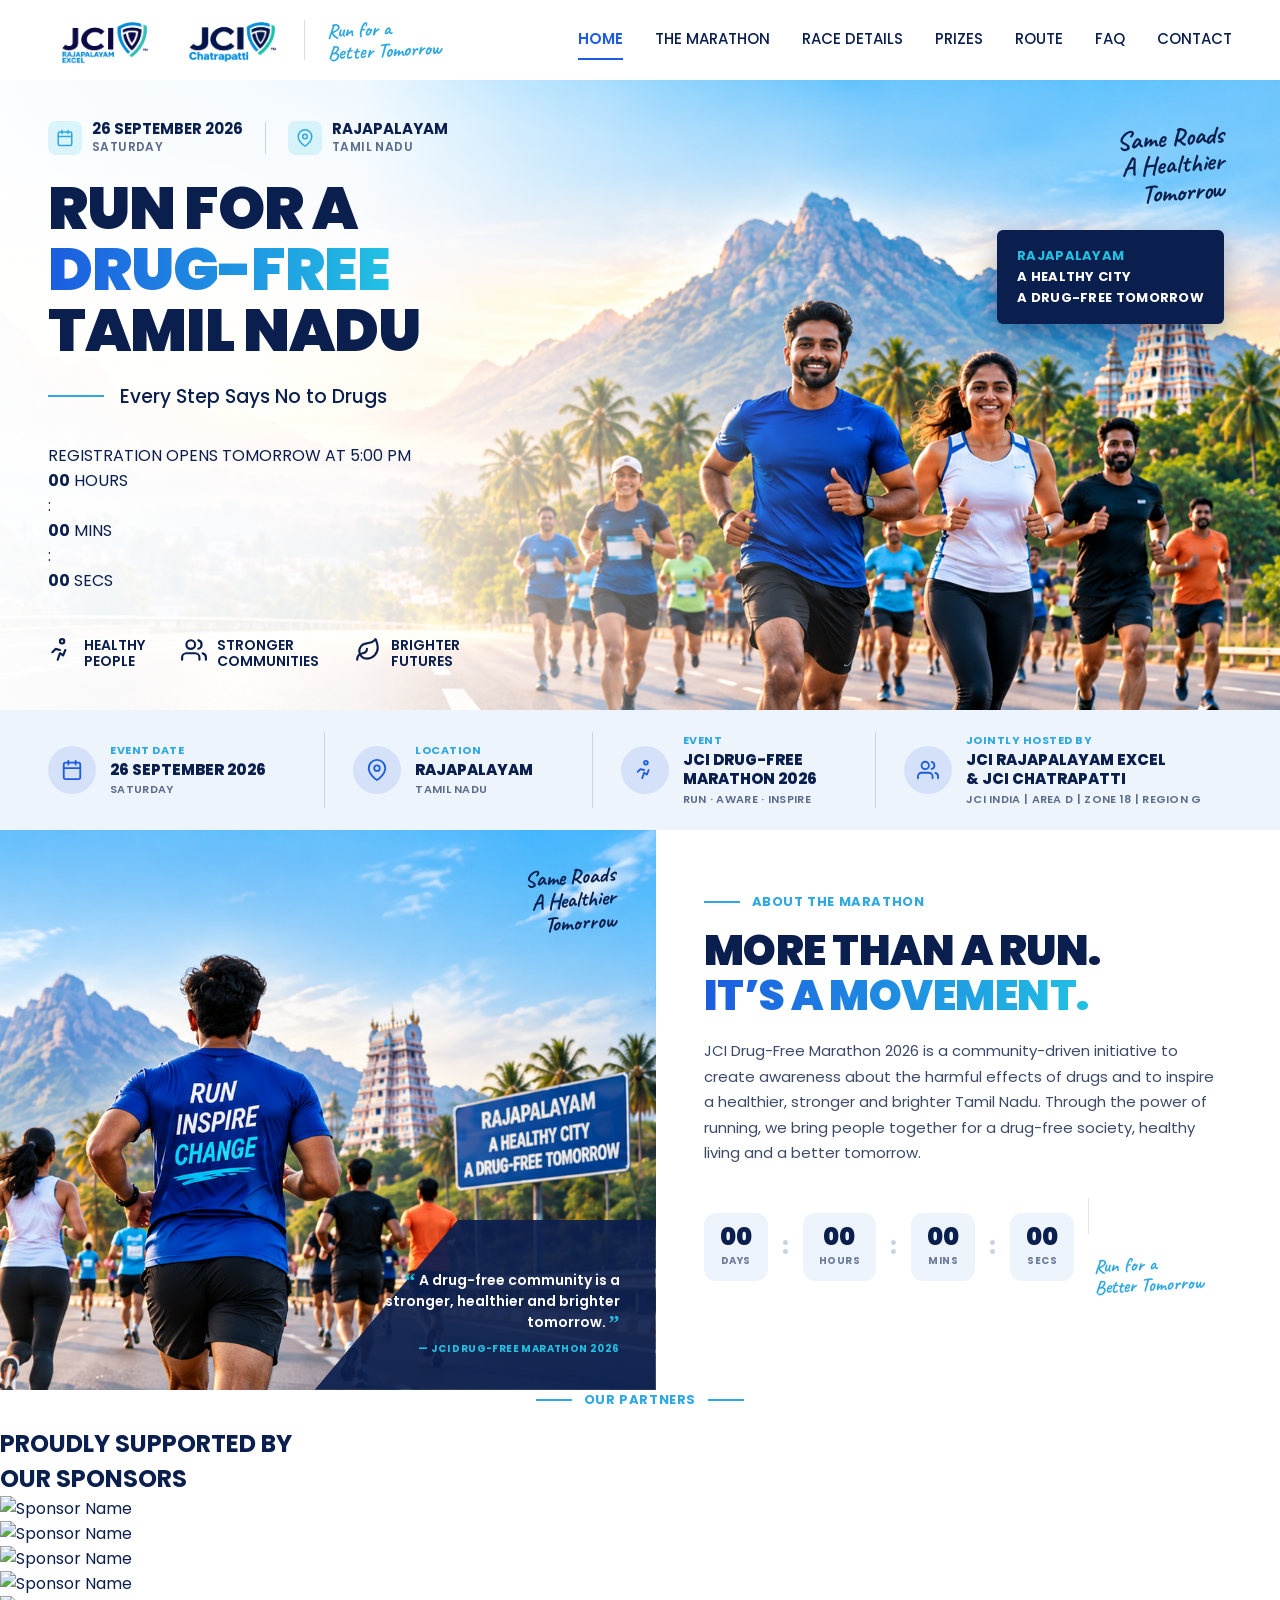
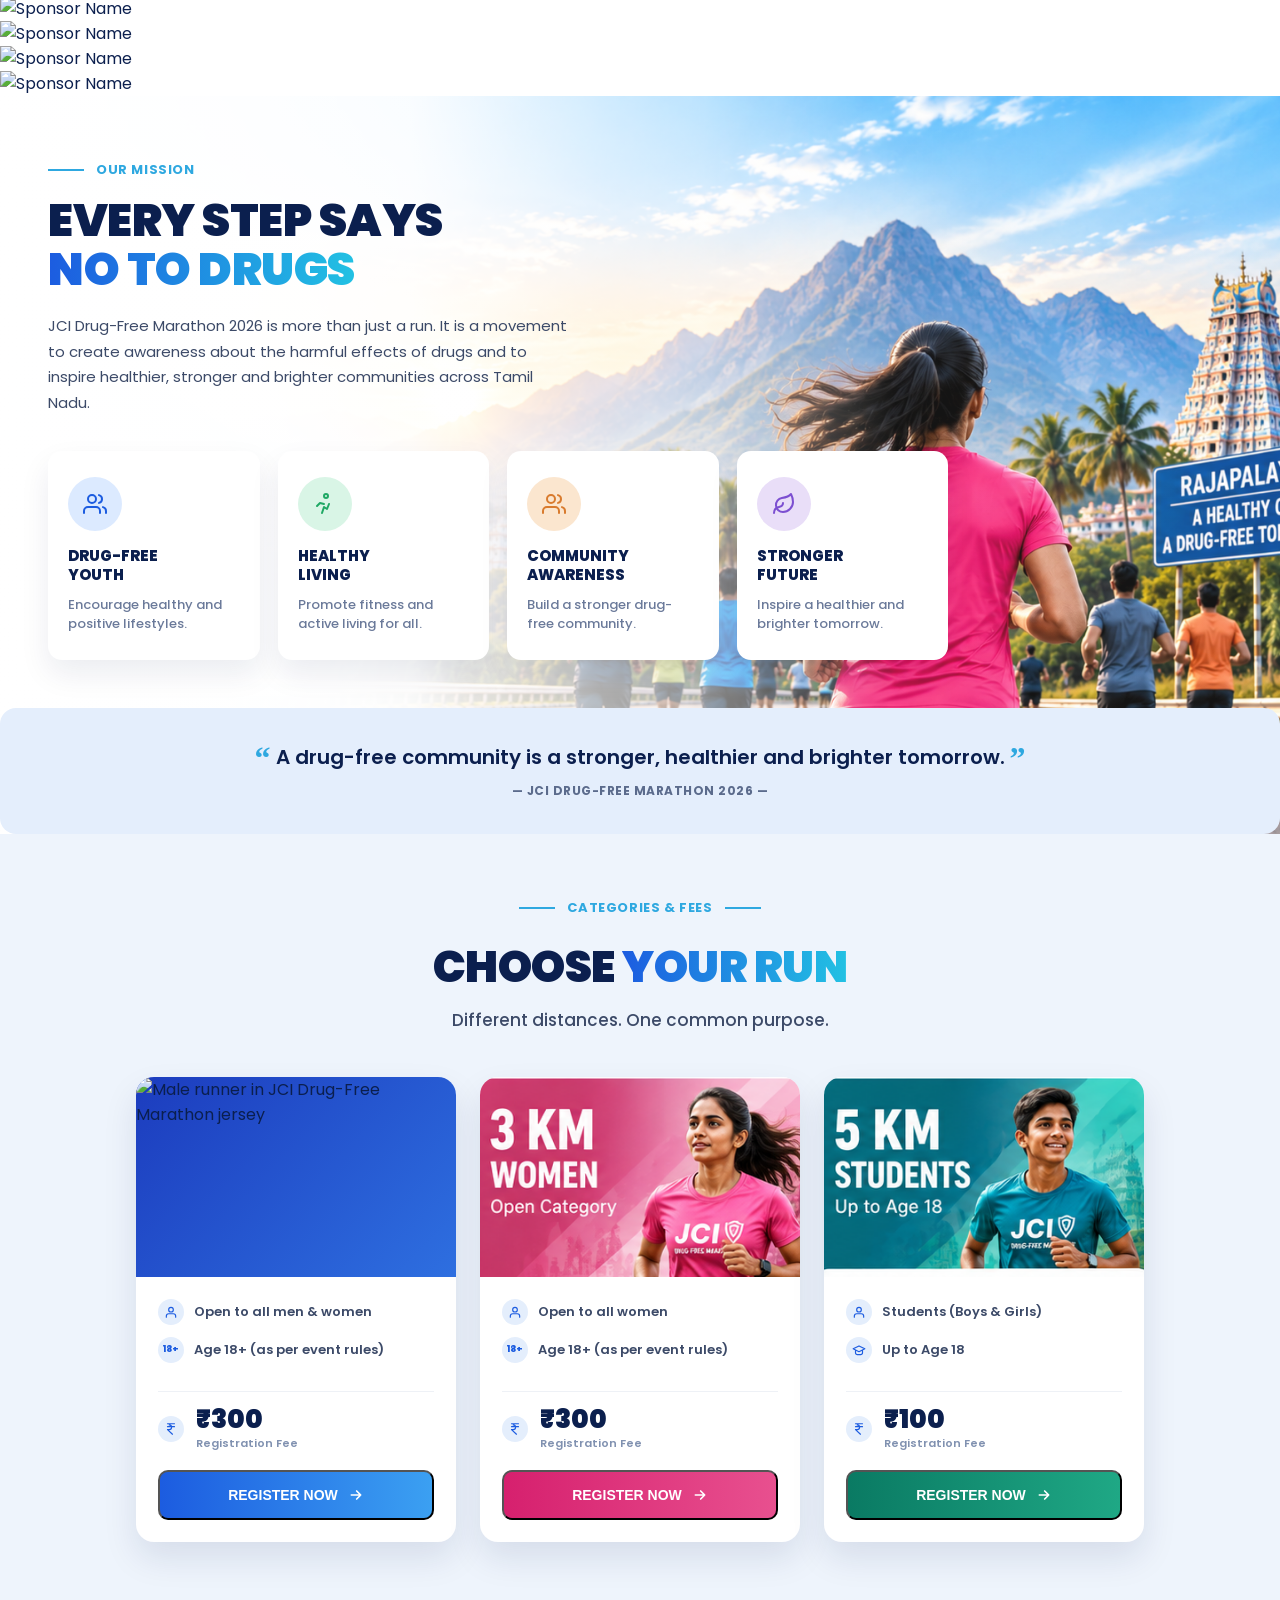
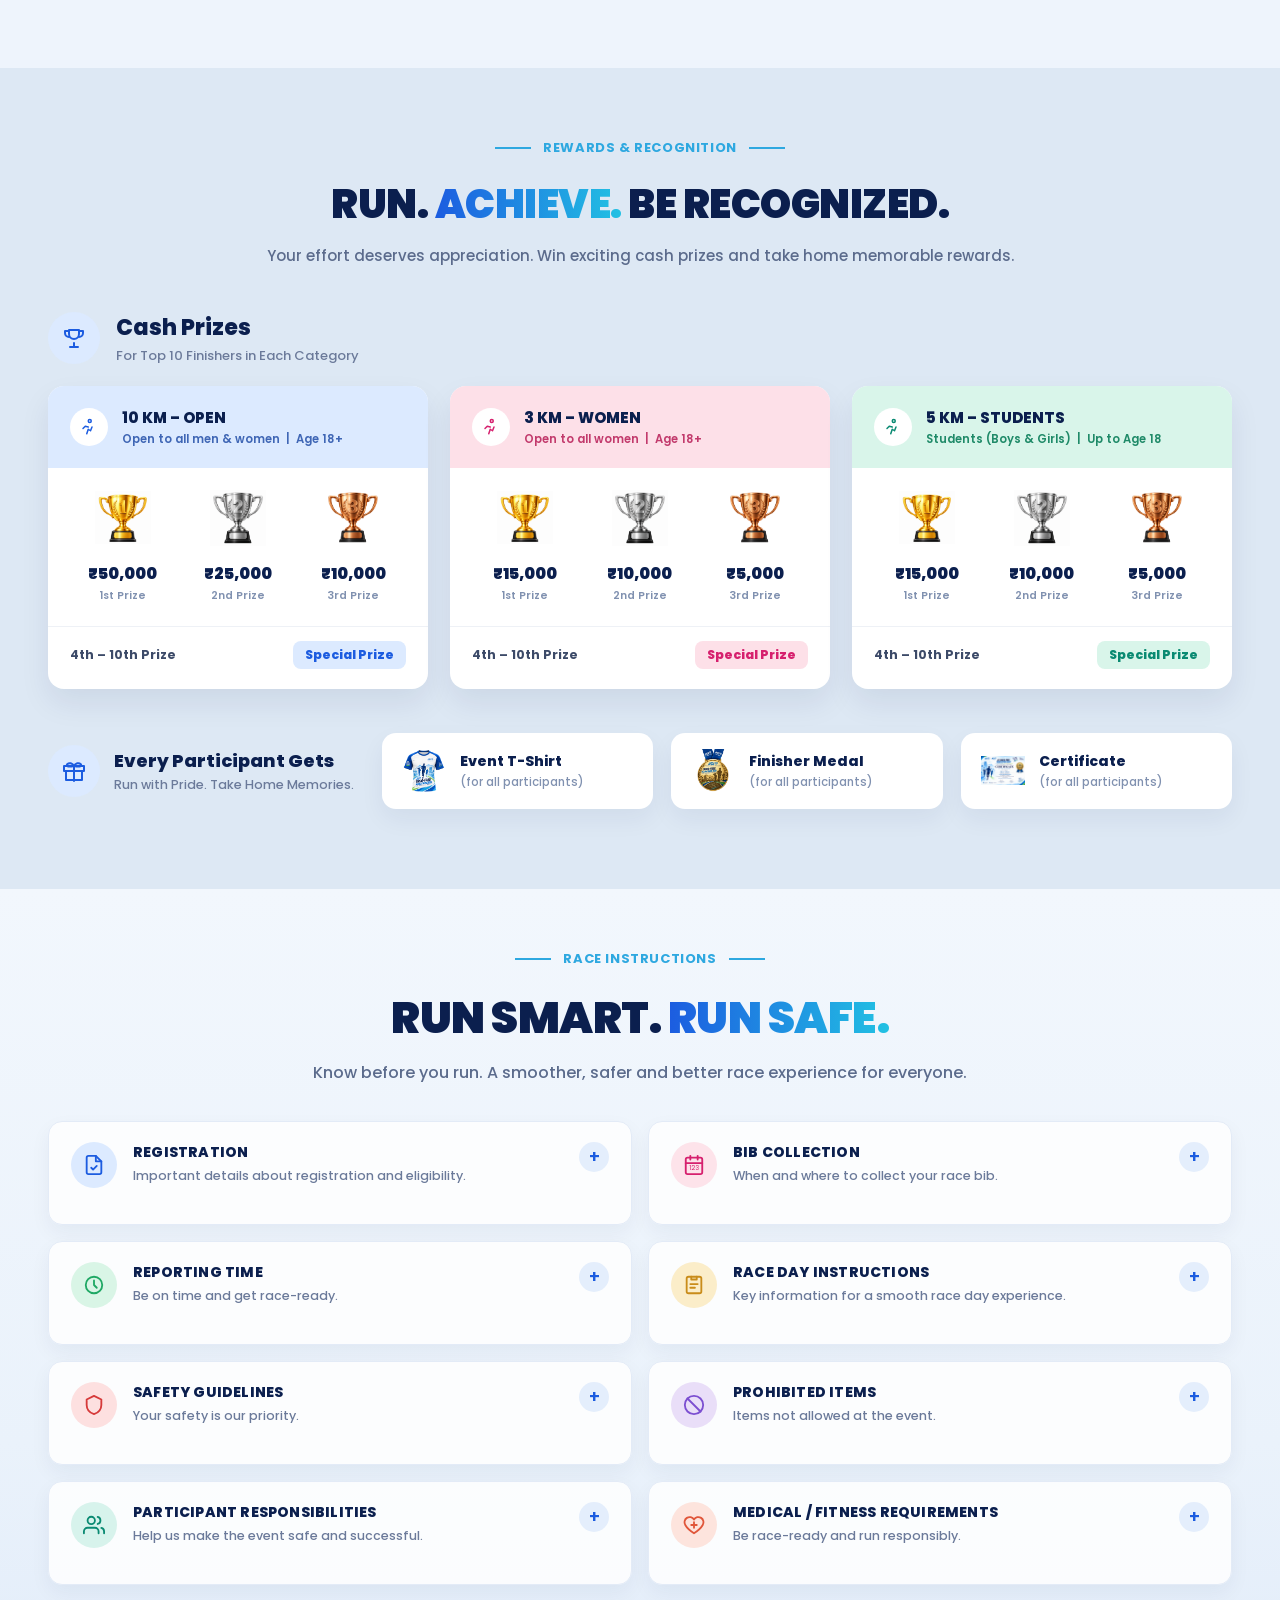
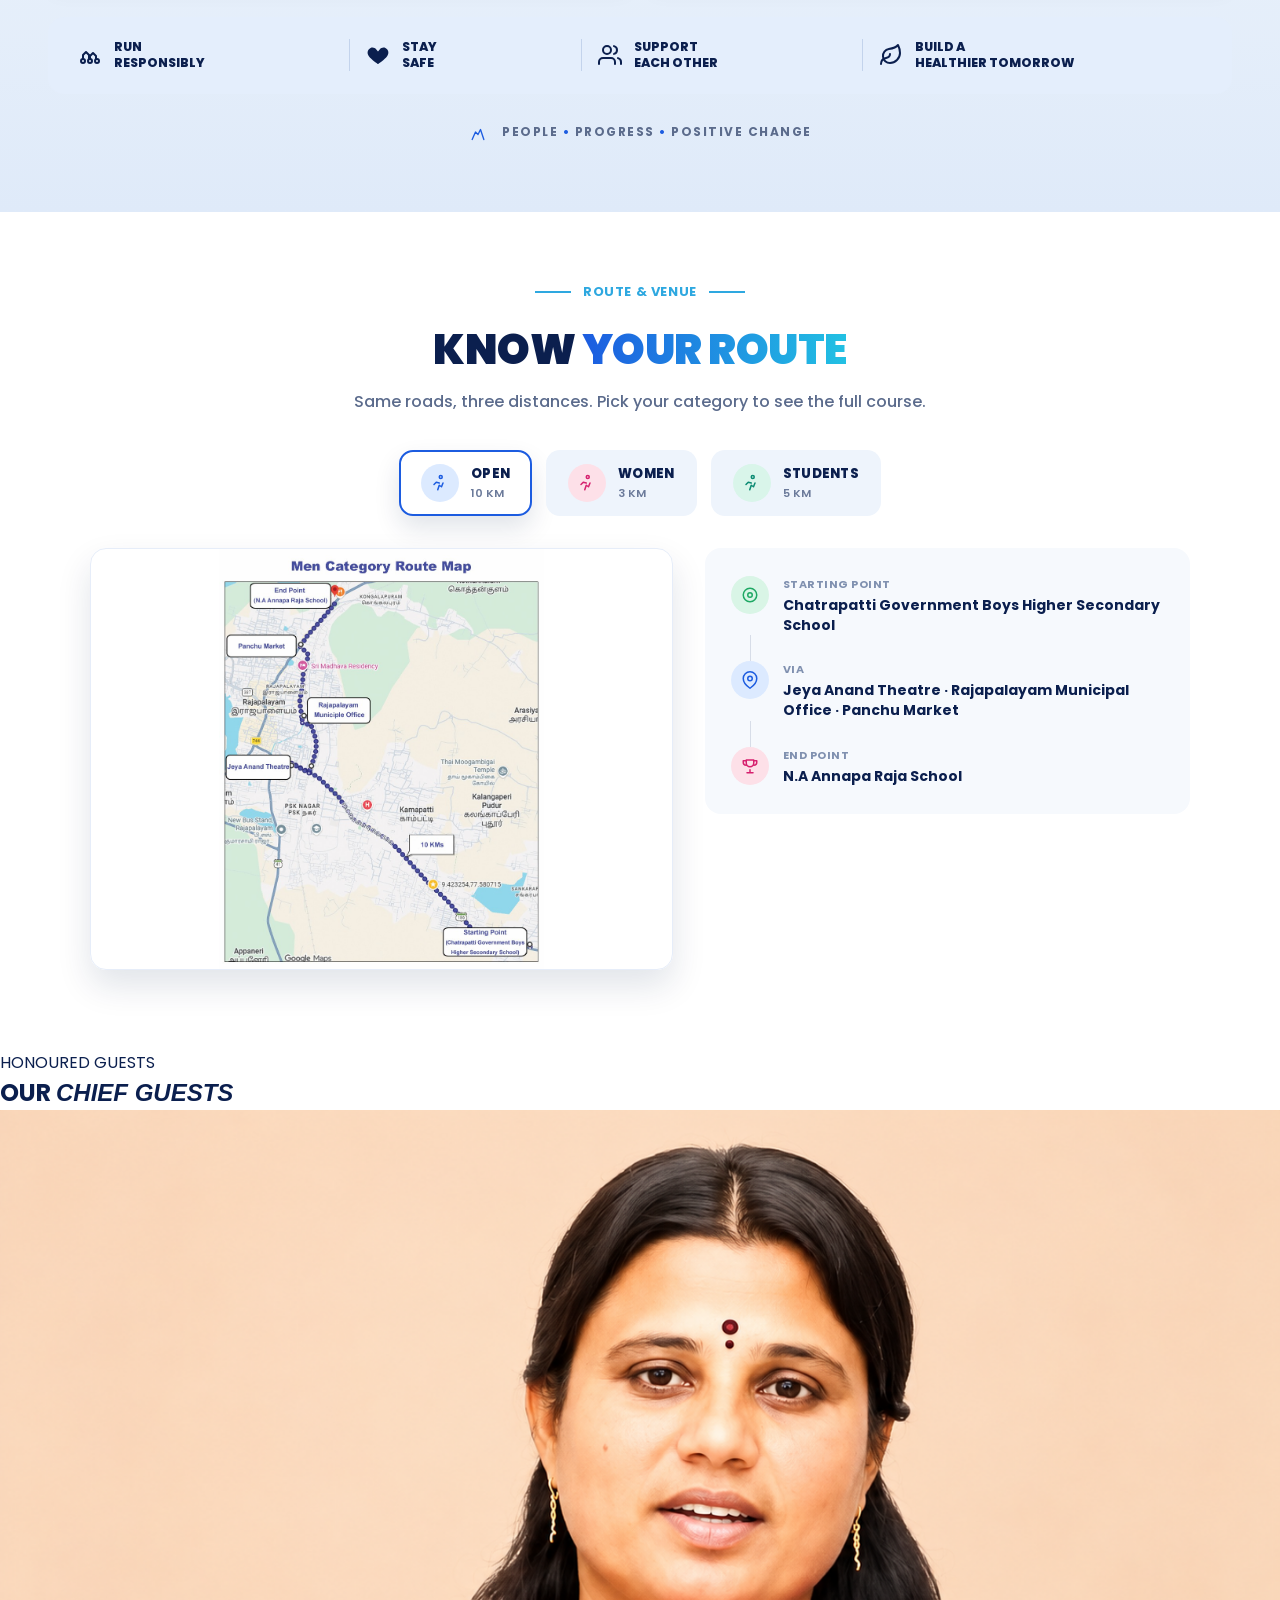
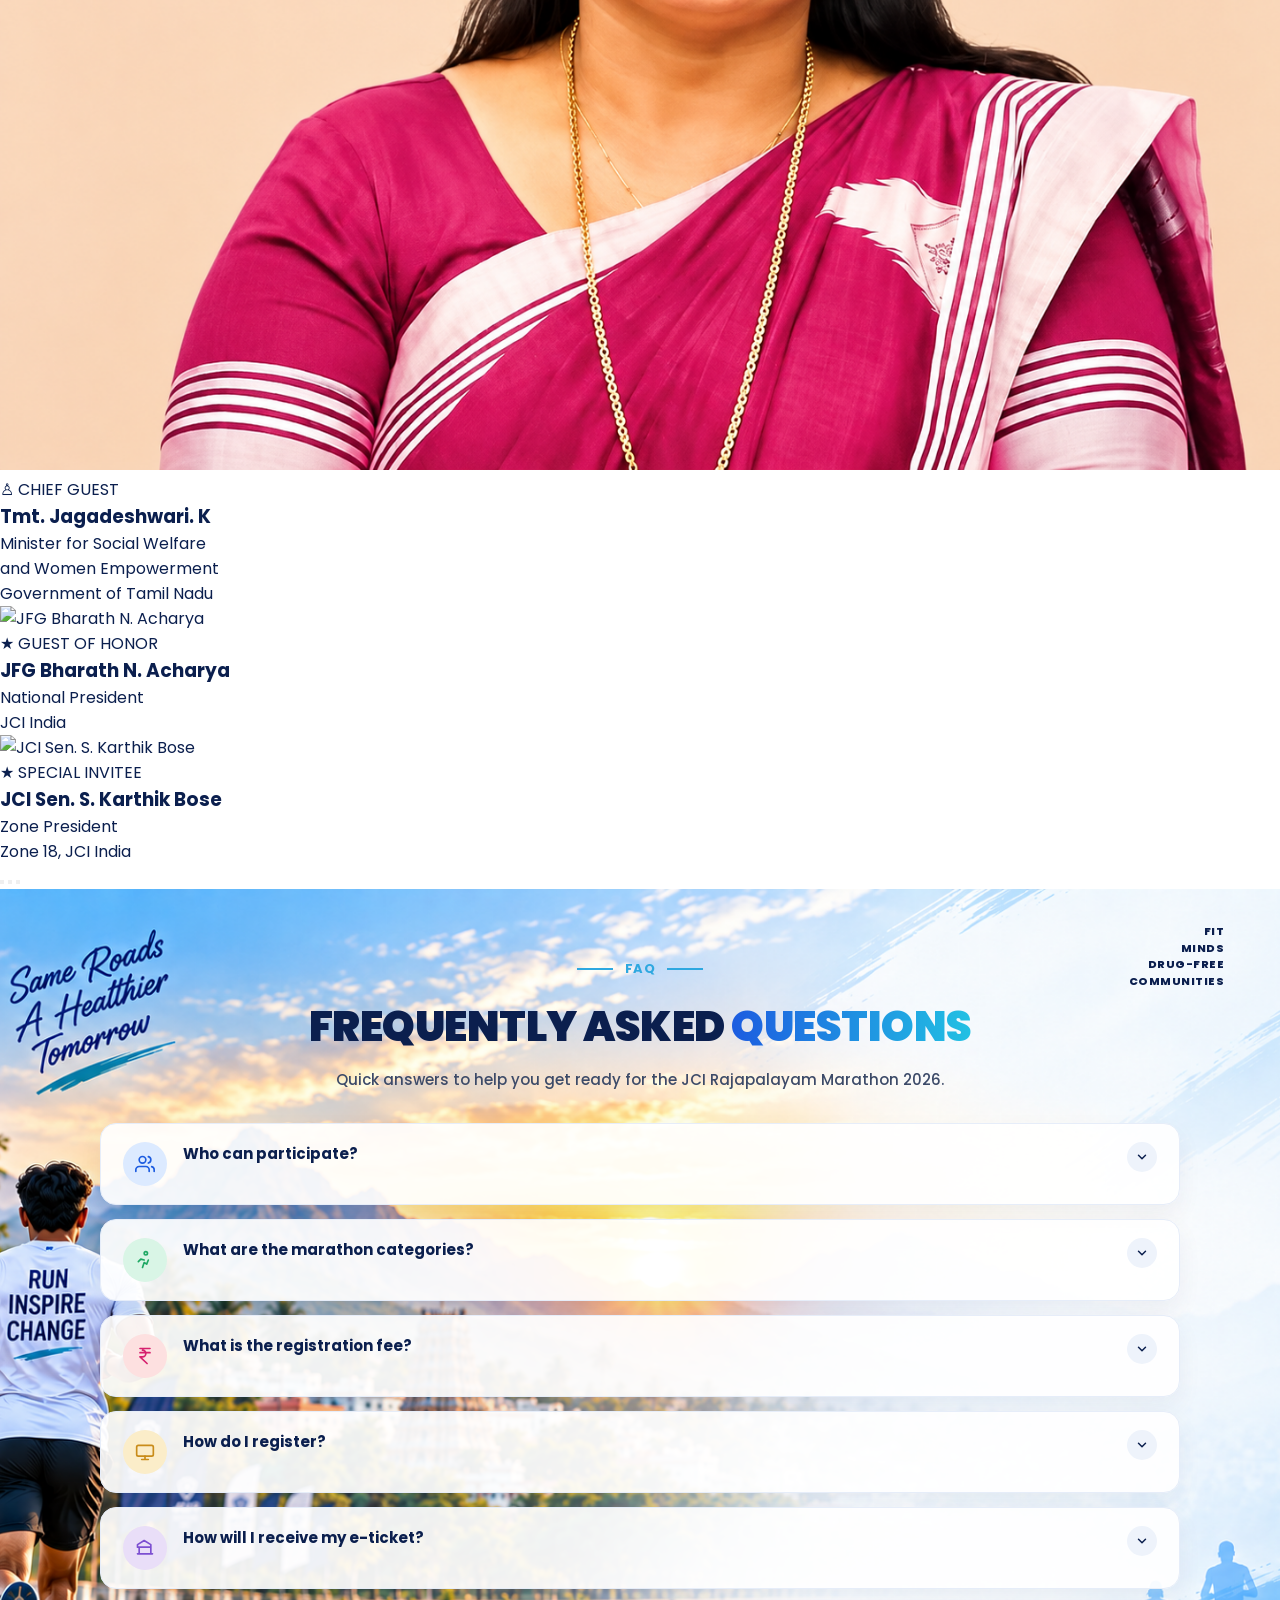
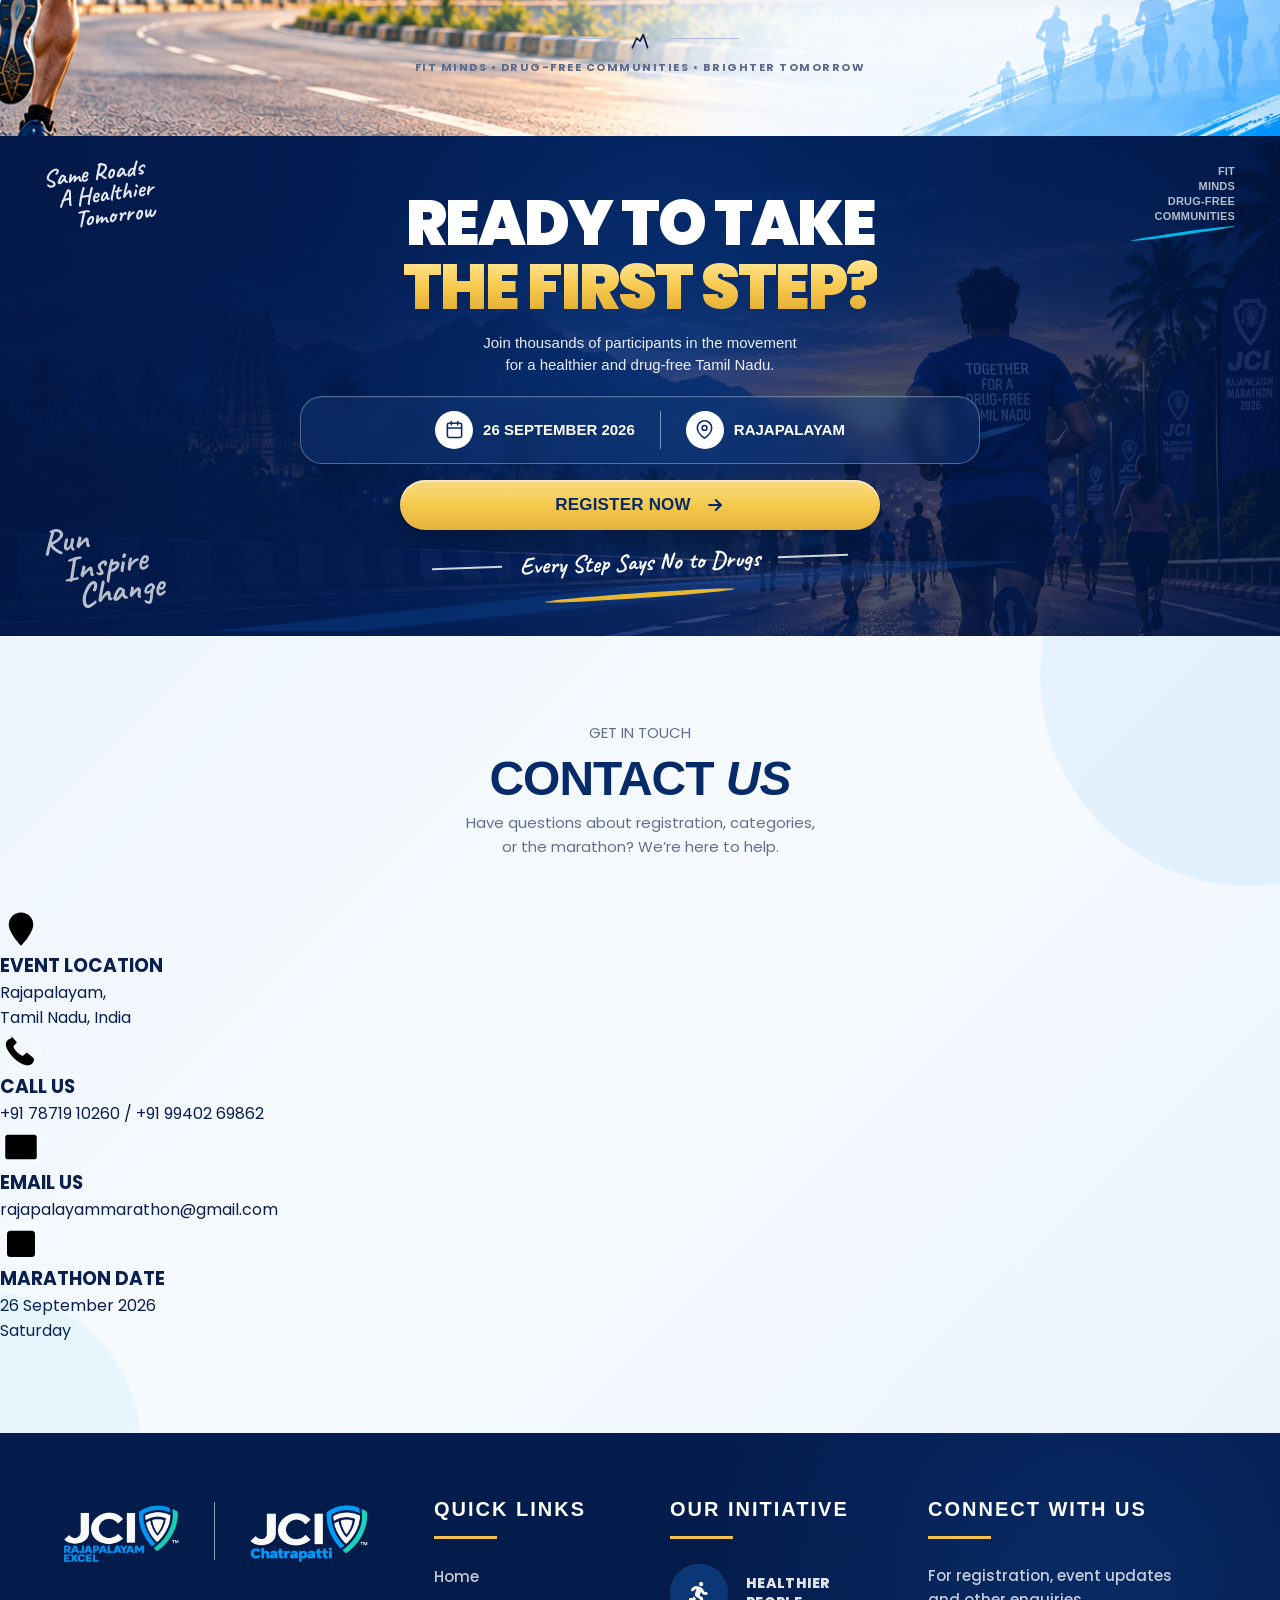
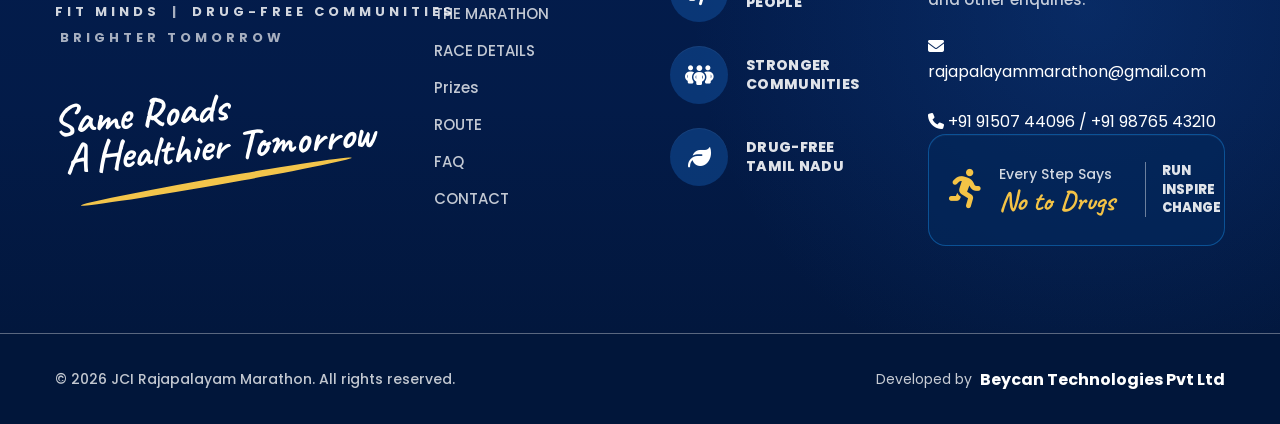
==== commit 4629e758: "Add files via upload" ====
--- a/index.html
+++ b/index.html
@@ -35,36 +35,34 @@
     </div>
 
     <nav>
-      <a href="#" class="active">Home</a>
-      <a href="#about">About</a>
-            <a href="#mission">Mission</a>
-      <a href="#categories">Categories</a>
-      <a href="#prizes">Prizes</a>
-      <a href="#contact">Contact</a>
+      <a href="#" class="active">HOME</a>
+      <a href="#about">THE MARATHON</a>
+      <a href="#categories">RACE DETAILS</a>
+      <a href="#prizes">PRIZES</a>
+            <a href="#route">ROUTE</a>
+      <a href="#faq">FAQ</a>
+          <a href="#contact">CONTACT</a>
+
     </nav>
-
-    <a href="#register" class="register-btn">
+<!--
+    <a href="registration.html" class="register-btn">
       REGISTER NOW
       <svg viewBox="0 0 24 24" fill="none" stroke="currentColor" stroke-width="2.5" stroke-linecap="round" stroke-linejoin="round"><path d="M5 12h14M13 6l6 6-6 6"/></svg>
     </a>
-
+  -->
     <button class="menu-toggle" id="menuToggle" aria-label="Toggle menu" aria-expanded="false">
       <span></span><span></span><span></span>
     </button>
   </header>
 
   <nav class="mobile-nav" id="mobileNav">
-    <a href="#" class="active">Home</a>
-    <a href="#about">About</a>
-    <a href="#categories">Categories</a>
-    <a href="#mission">Mission</a>
-    <a href="#prizes">Prizes</a>
-    <a href="#faq">FAQ</a>
-    <a href="#contact">Contact</a>
-    <a href="#register" class="register-btn mobile-register">
-      REGISTER NOW
-      <svg viewBox="0 0 24 24" fill="none" stroke="currentColor" stroke-width="2.5" stroke-linecap="round" stroke-linejoin="round"><path d="M5 12h14M13 6l6 6-6 6"/></svg>
-    </a>
+    <a href="#" class="active">HOME</a>
+      <a href="#about">THE MARATHON</a>
+      <a href="#categories">RACE DETAILS</a>
+      <a href="#prizes">PRIZES</a>
+            <a href="#route">ROUTE</a>
+      <a href="#faq">FAQ</a>
+          <a href="#contact">CONTACT</a>
   </nav>
 
   <!-- HERO -->
@@ -119,12 +117,48 @@
           Every Step Says No to Drugs
         </div>
 
-        <div class="cta-row">
-          <a href="#register" class="btn-primary">
-            REGISTER NOW
-            <svg viewBox="0 0 24 24" fill="none" stroke="currentColor" stroke-width="2.5" stroke-linecap="round" stroke-linejoin="round"><path d="M5 12h14M13 6l6 6-6 6"/></svg>
-          </a>
-        </div>
+        <div class="cta-row"> 
+
+<div class="registration-countdown" id="registrationCountdown">
+
+    <div class="registration-opening-text">
+        REGISTRATION OPENS TOMORROW AT 5:00 PM
+    </div>
+
+    <div class="countdown-timer">
+
+        <div class="countdown-box">
+            <strong id="regHours">00</strong>
+            <span>HOURS</span>
+        </div>
+
+        <div class="countdown-colon">:</div>
+
+        <div class="countdown-box">
+            <strong id="regMinutes">00</strong>
+            <span>MINS</span>
+        </div>
+
+        <div class="countdown-colon">:</div>
+
+        <div class="countdown-box">
+            <strong id="regSeconds">00</strong>
+            <span>SECS</span>
+        </div>
+
+    </div>
+
+</div>
+<!--
+    <a href="registration.html" class="btn-primary"> 
+        REGISTER NOW 
+        <svg viewBox="0 0 24 24" fill="none" stroke="currentColor" 
+             stroke-width="2.5" stroke-linecap="round" stroke-linejoin="round">
+            <path d="M5 12h14M13 6l6 6-6 6"/>
+        </svg> 
+    </a> 
+  -->
+</div>
 
         <div class="stats-row">
           <div class="stat-item">
@@ -274,6 +308,61 @@
   </div>
 </section>
 
+<!-- SPONSORS & PARTNERS -->
+  
+    <section class="sponsors" id="sponsors">
+    <div class="sponsors-inner">
+
+      <div class="eyebrow center">
+        <span class="rule"></span>
+        OUR PARTNERS
+        <span class="rule"></span>
+      </div>
+
+      <h2 class="sponsors-headline">
+        PROUDLY SUPPORTED BY<br>
+        <span class="accent">OUR SPONSORS</span>
+      </h2>
+
+      <!-- ROW 1 — scrolls right to left -->
+      <div class="sponsor-marquee">
+        <div class="sponsor-track">
+
+          <!-- Set A -->
+          <div class="sponsor-logo">
+            <img src="./assets/image/sponsor-1.png" alt="Sponsor Name">
+          </div>
+          <div class="sponsor-logo">
+            <img src="./assets/image/sponsor-2.png" alt="Sponsor Name">
+          </div>
+          <div class="sponsor-logo">
+            <img src="./assets/image/sponsor-3.png" alt="Sponsor Name">
+          </div>
+          <div class="sponsor-logo">
+            <img src="./assets/image/sponsor-4.png" alt="Sponsor Name">
+          </div>
+          
+
+          <!-- Set B (duplicate of Set A) -->
+          <div class="sponsor-logo">
+            <img src="./assets/image/sponsor-1.png" alt="Sponsor Name">
+          </div>
+          <div class="sponsor-logo">
+            <img src="./assets/image/sponsor-2.png" alt="Sponsor Name">
+          </div>
+          <div class="sponsor-logo">
+            <img src="./assets/image/sponsor-3.png" alt="Sponsor Name">
+          </div>
+          <div class="sponsor-logo">
+            <img src="./assets/image/sponsor-4.png" alt="Sponsor Name">
+          </div>
+
+        </div>
+      </div>
+
+    </div>
+  </section>
+
   <!-- OUR MISSION -->
   <section class="mission" id="mission">
     
@@ -358,12 +447,12 @@
       <div class="cat-cards" id="catCards">
         <div class="cat-card">
           <div class="cat-photo blue">
-            <img src="assets/image/cat-men.png" alt="Male runner in JCI Drug-Free Marathon jersey">
+            <img src="assets/image/cat-open.png" alt="Male runner in JCI Drug-Free Marathon jersey">
           </div>
           <div class="cat-body">
             <div class="cat-row">
               <span class="cat-ico"><svg viewBox="0 0 24 24" fill="none" stroke="currentColor" stroke-width="2" stroke-linecap="round" stroke-linejoin="round"><circle cx="12" cy="8" r="4"/><path d="M4 21v-2a4 4 0 0 1 4-4h8a4 4 0 0 1 4 4v2"/></svg></span>
-              Open to all men
+              Open to all men & women
             </div>
             <div class="cat-row">
               <span class="cat-ico badge">18+</span>
@@ -376,10 +465,24 @@
                 <div class="amount-label">Registration Fee</div>
               </div>
             </div>
-            <a href="#register" class="cat-btn blue">
-              REGISTER NOW
-              <svg viewBox="0 0 24 24" fill="none" stroke="currentColor" stroke-width="2.5" stroke-linecap="round" stroke-linejoin="round"><path d="M5 12h14M13 6l6 6-6 6"/></svg>
-            </a>
+           <button type="button"
+        class="cat-btn blue registration-modal-btn"
+        data-category="open">
+    REGISTER NOW
+    <svg viewBox="0 0 24 24" fill="none" stroke="currentColor"
+         stroke-width="2.5" stroke-linecap="round" stroke-linejoin="round">
+        <path d="M5 12h14M13 6l6 6-6 6"/>
+    </svg>
+</button>
+<!--
+    <a href="registration.html?category=men" class="cat-btn blue">
+    REGISTER NOW
+    <svg viewBox="0 0 24 24" fill="none" stroke="currentColor"
+         stroke-width="2.5" stroke-linecap="round" stroke-linejoin="round">
+        <path d="M5 12h14M13 6l6 6-6 6"/>
+    </svg>
+</a>
+-->
           </div>
         </div>
 
@@ -399,14 +502,28 @@
             <div class="cat-fee">
               <span class="cat-ico"><svg viewBox="0 0 24 24" fill="none" stroke="currentColor" stroke-width="2" stroke-linecap="round" stroke-linejoin="round"><path d="M6 3h12M6 8h12M6 13l8.5 8M6 13h3a4 4 0 0 0 0-8"/></svg></span>
               <div>
-                <div class="amount">&#8377;200</div>
+                <div class="amount">&#8377;300</div>
                 <div class="amount-label">Registration Fee</div>
               </div>
             </div>
-            <a href="#register" class="cat-btn pink">
-              REGISTER NOW
-              <svg viewBox="0 0 24 24" fill="none" stroke="currentColor" stroke-width="2.5" stroke-linecap="round" stroke-linejoin="round"><path d="M5 12h14M13 6l6 6-6 6"/></svg>
-            </a>
+           <button type="button"
+        class="cat-btn pink registration-modal-btn"
+        data-category="women">
+    REGISTER NOW
+    <svg viewBox="0 0 24 24" fill="none" stroke="currentColor"
+         stroke-width="2.5" stroke-linecap="round" stroke-linejoin="round">
+        <path d="M5 12h14M13 6l6 6-6 6"/>
+    </svg>
+</button>
+<!--
+    <a href="registration.html?category=women" class="cat-btn pink">
+    REGISTER NOW
+    <svg viewBox="0 0 24 24" fill="none" stroke="currentColor"
+         stroke-width="2.5" stroke-linecap="round" stroke-linejoin="round">
+        <path d="M5 12h14M13 6l6 6-6 6"/>
+    </svg>
+</a>
+-->
           </div>
         </div>
 
@@ -430,10 +547,25 @@
                 <div class="amount-label">Registration Fee</div>
               </div>
             </div>
-            <a href="#register" class="cat-btn teal">
-              REGISTER NOW
-              <svg viewBox="0 0 24 24" fill="none" stroke="currentColor" stroke-width="2.5" stroke-linecap="round" stroke-linejoin="round"><path d="M5 12h14M13 6l6 6-6 6"/></svg>
-            </a>
+           <button type="button"
+        class="cat-btn teal registration-modal-btn"
+        data-category="student">
+    REGISTER NOW
+    <svg viewBox="0 0 24 24" fill="none" stroke="currentColor"
+         stroke-width="2.5" stroke-linecap="round" stroke-linejoin="round">
+        <path d="M5 12h14M13 6l6 6-6 6"/>
+    </svg>
+</button>
+
+<!--
+ <a href="registration.html?category=student" class="cat-btn teal">
+    REGISTER NOW
+    <svg viewBox="0 0 24 24" fill="none" stroke="currentColor"
+         stroke-width="2.5" stroke-linecap="round" stroke-linejoin="round">
+        <path d="M5 12h14M13 6l6 6-6 6"/>
+    </svg>
+</a>
+-->
           </div>
         </div>
       </div>
@@ -479,8 +611,10 @@
         <div class="prize-card-head">
           <span class="pc-runner"><svg viewBox="0 0 24 24" fill="none" stroke="currentColor" stroke-width="2" stroke-linecap="round" stroke-linejoin="round"><circle cx="13" cy="4" r="2"/><path d="M9 21l2-6 3 2 2-5M4 14l3-3 4 1"/></svg></span>
           <div>
-            <div class="pc-title">10 KM &ndash; MEN</div>
-            <div class="pc-sub">Open to all men &nbsp;|&nbsp; Age 18+</div>
+           <div class="pc-title">10 KM &ndash; OPEN</div>
+      <div class="pc-sub">
+        Open to all men &amp; women &nbsp;|&nbsp; Age 18+
+      </div>
           </div>
         </div>
         <div class="pc-podium">
@@ -502,7 +636,7 @@
         </div>
         <div class="pc-foot">
           <span>4th &ndash; 10th Prize</span>
-          <span class="pc-each blue">&#8377;3,000 each</span>
+          <span class="pc-each blue">Special Prize</span>
         </div>
       </div>
 
@@ -533,7 +667,7 @@
         </div>
         <div class="pc-foot">
           <span>4th &ndash; 10th Prize</span>
-          <span class="pc-each pink">&#8377;1,000 each</span>
+          <span class="pc-each pink">Special Prize</span>
         </div>
       </div>
 
@@ -564,7 +698,7 @@
         </div>
         <div class="pc-foot">
           <span>4th &ndash; 10th Prize</span>
-          <span class="pc-each teal">&#8377;2,000 each</span>
+          <span class="pc-each teal">Special Prize</span>
         </div>
       </div>
 
@@ -604,7 +738,7 @@
         <div class="pe-card">
           <img src="assets/image/certificate.png" alt="JCI Drug-Free Marathon e-certificate">
           <div>
-            <div class="pe-card-title">E-Certificate</div>
+            <div class="pe-card-title">Certificate</div>
             <div class="pe-card-sub">(for all participants)</div>
           </div>
         </div>
@@ -780,7 +914,7 @@
           <svg viewBox="0 0 24 24" fill="none" stroke="currentColor" stroke-width="2" stroke-linecap="round" stroke-linejoin="round"><circle cx="13" cy="4" r="2"/><path d="M9 21l2-6 3 2 2-5M4 14l3-3 4 1"/></svg>
         </span>
         <span class="route-tab-text">
-          <span class="route-tab-title">MEN</span>
+          <span class="route-tab-title">OPEN</span>
           <span class="route-tab-sub">10 KM</span>
         </span>
       </button>
@@ -906,60 +1040,136 @@
   </div>
 </section>
 
-
-  <!-- CHIEF GUEST -->
-  <section class="chief-guest" id="chief-guest">
-    <div class="chief-inner">
-      <div class="eyebrow center">
-          <span class="rule"></span>
-          CHIEF GUEST
-          <span class="rule"></span>
-      </div>
-      <h2 class="chief-headline">
-        HONOURING THE
-        <span class="accent">CHIEF GUEST</span>
-      </h2>
-
-      <div class="chief-card">
-        <div class="chief-photo-col">
-          <div class="chief-photo">
-            <img src="assets/image/chief-photo.png" alt="Tmt Jegadeshwari .K">
-          </div>
-          <div class="chief-badge">
-            <svg viewBox="0 0 24 24" fill="none" stroke="currentColor" stroke-width="2" stroke-linecap="round" stroke-linejoin="round"><circle cx="12" cy="8" r="6"/><path d="m9 12-1 9 4-2 4 2-1-9"/></svg>
-            CHIEF GUEST &amp; FLAG-OFF PATRON
-          </div>
-        </div>
-
-        <div class="chief-details">
-          <div class="chief-eyebrow">GOVERNMENT OF TAMIL NADU &bull; YOUTH EMPOWERMENT</div>
-          <h3 class="chief-name">Tmt Jegadeshwari .K</h3>
-          <div class="chief-designation">Minister of Social Welfare and Women Empowerment</div>
-          <p class="chief-quote">
-            &ldquo;Sport is the ultimate bulwark against substance addiction. When our youth sprint on the streets with
-            pride, energy, and determination, they embody the progressive future of Tamil Nadu. I congratulate
-            JCI Rajapalayam Excel and JCI Chatrapatti for spearheading this monumental civic movement.&rdquo;
-          </p>
-          <div class="chief-stats">
-            <span class="chief-stat">
-              <svg viewBox="0 0 24 24" fill="none" stroke="currentColor" stroke-width="2" stroke-linecap="round" stroke-linejoin="round"><path d="M4 15s1-1 4-1 5 2 8 2 4-1 4-1V3s-1 1-4 1-5-2-8-2-4 1-4 1z"/><line x1="4" y1="22" x2="4" y2="15"/></svg>
-              Official Inauguration: 06:00 AM <!-- Update time -->
-            </span>
-            <span class="chief-stat-sep"></span>
-            <span class="chief-stat">
-              <svg viewBox="0 0 24 24" fill="none" stroke="currentColor" stroke-width="2" stroke-linecap="round" stroke-linejoin="round"><path d="M8 21h8M12 17v4M7 4h10v5a5 5 0 0 1-10 0z"/><path d="M17 5h3a3 3 0 0 1-3 5M7 5H4a3 3 0 0 0 3 5"/></svg>
-              Presiding Over ₹2,00,000 Prize Disbursal <!-- Update amount -->
-            </span>
-          </div>
-        </div>
-      </div>
+<!-- =========================================
+     CHIEF GUESTS
+========================================= -->
+
+<section class="chief-guests" id="chief-guests">
+
+    <div class="chief-guests-container">
+
+        <div class="section-heading">
+            <div class="heading-top">
+                <span></span>
+                <p>HONOURED GUESTS</p>
+                <span></span>
+            </div>
+
+            <h2>
+                OUR <em>CHIEF GUESTS</em>
+            </h2>
+        </div>
+
+
+        <!-- SLIDER -->
+        <div class="guest-slider" id="guestSlider">
+
+            <!-- CARD 1 -->
+            <div class="guest-card">
+
+                <div class="guest-photo">
+                    <img
+                        src="assets/image/chief-photo.png"
+                        alt="Tmt. Jagadeshwari. K">
+                </div>
+
+                <div class="guest-role">
+                    <span>♙</span>
+                    CHIEF GUEST 
+                </div>
+
+                <div class="guest-content">
+
+                    <h3>Tmt. Jagadeshwari. K</h3>
+
+                    <div class="guest-line"></div>
+
+                    <p>
+                        Minister for Social Welfare<br>
+                        and Women Empowerment<br>
+                        Government of Tamil Nadu
+                    </p>
+
+                </div>
+
+            </div>
+
+
+            <!-- CARD 2 -->
+            <div class="guest-card">
+
+                <div class="guest-photo">
+                    <img
+                        src="assets/image/guest-of-honor.jpeg"
+                        alt="JFG Bharath N. Acharya">
+                </div>
+
+                <div class="guest-role">
+                    <span>★</span>
+                    GUEST OF HONOR
+                </div>
+
+                <div class="guest-content">
+
+                    <h3>JFG Bharath N. Acharya</h3>
+
+                    <div class="guest-line"></div>
+
+                    <p>
+                        National President<br>
+                        JCI India
+                    </p>
+
+                </div>
+
+            </div>
+
+
+            <!-- CARD 3 -->
+            <div class="guest-card">
+
+                <div class="guest-photo">
+                    <img
+                        src="assets/image/special-invitee.jpeg"
+                        alt="JCI Sen. S. Karthik Bose">
+                </div>
+
+                <div class="guest-role">
+                    <span>★</span>
+                    SPECIAL INVITEE
+                </div>
+
+                <div class="guest-content">
+
+                    <h3>JCI Sen. S. Karthik Bose</h3>
+
+                    <div class="guest-line"></div>
+
+                    <p>
+                        Zone President<br>
+                        Zone 18, JCI India
+                    </p>
+
+                </div>
+
+            </div>
+
+        </div>
+
+
+        <!-- MOBILE DOTS -->
+        <div class="guest-dots" id="guestDots">
+            <button class="active" data-index="0"></button>
+            <button data-index="1"></button>
+            <button data-index="2"></button>
+        </div>
+
     </div>
-  </section>
-
+
+</section>
 
   <!-- FAQ -->
   <section class="faq" id="faq">
-    <div class="faq-tag-left">Same Roads<br>A Healthier<br>Tomorrow</div>
     <div class="faq-tag-right">FIT<br>MINDS<br>DRUG-FREE<br>COMMUNITIES</div>
 
     <div class="faq-inner">
@@ -1120,8 +1330,23 @@
 
         </div>
 
-        <!-- REGISTER BUTTON -->
-        <a href="#categories" class="fc-btn">
+ <button type="button"
+        class="fc-btn registration-modal-btn"
+        >
+    REGISTER NOW
+   <svg viewBox="0 0 24 24"
+                 fill="none"
+                 stroke="currentColor"
+                 stroke-width="2.5"
+                 stroke-linecap="round"
+                 stroke-linejoin="round">
+                <path d="M5 12h14"/>
+                <path d="M13 6l6 6-6 6"/>
+            </svg>
+</button>
+
+        <!-- 
+        <a href="registration.html" class="fc-btn">
             REGISTER NOW
 
             <svg viewBox="0 0 24 24"
@@ -1134,7 +1359,7 @@
                 <path d="M13 6l6 6-6 6"/>
             </svg>
         </a>
-
+      -->
         <!-- BOTTOM MESSAGE -->
         <div class="fc-footer">
 
@@ -1160,386 +1385,129 @@
     </div>
 
 </section>
-<!-- =====================================================
-     CONTACT SECTION
-===================================================== -->
-
+<!-- CONTACT SECTION -->
 <section class="contact-section" id="contact">
 
-    <div class="contact-inner">
-
-        <!-- SECTION HEADING -->
+    <div class="contact-container">
+
+        <!-- Section Heading -->
         <div class="contact-heading">
 
-            <div class="contact-eyebrow">
-
+            <div class="heading-top">
                 <span></span>
-
-                GET IN TOUCH
-
+                <p>GET IN TOUCH</p>
                 <span></span>
-
             </div>
 
             <h2>
-                CONTACT <span>US</span>
+                CONTACT <em>US</em>
             </h2>
 
-            <p>
-                Have questions about registration, categories,
-                or the marathon? We're here to help.
+            <p class="contact-subtitle">
+                Have questions about registration, categories,<br>
+                or the marathon? We’re here to help.
             </p>
 
         </div>
 
 
-        <!-- CONTACT CONTENT -->
-        <div class="contact-grid">
-
-
-            <!-- =================================================
-                 LEFT SIDE
-            ================================================== -->
-
-            <div class="contact-info">
-
-
-                <div class="contact-info-title">
-
-                    <h3>
-                        LET'S RUN
-                        <br>
-                        <span>TOGETHER</span>
-                    </h3>
-
-                    <p>
-                        Join the movement for a healthier,
-                        stronger and drug-free Tamil Nadu.
-                    </p>
-
+        <!-- Contact Cards -->
+        <div class="contact-cards">
+
+            <!-- Location -->
+            <div class="contact-card location-card">
+
+                <div class="contact-icon">
+                    <svg viewBox="0 0 24 24">
+                        <path d="M12 21s7-7.2 7-12a7 7 0 1 0-14 0c0 4.8 7 12 7 12z"></path>
+                        <circle cx="12" cy="9" r="2.2"></circle>
+                    </svg>
                 </div>
 
-
-                <!-- LOCATION -->
-                <div class="contact-item">
-
-                    <div class="contact-icon">
-
-                        <i class="fa-solid fa-location-dot"></i>
-
-                    </div>
-
-                    <div>
-
-                        <h4>EVENT LOCATION</h4>
-
-                        <p>
-                            Rajapalayam,<br>
-                            Tamil Nadu, India
-                        </p>
-
-                    </div>
-
+                <h3>EVENT LOCATION</h3>
+
+                <p>
+                    Rajapalayam,<br>
+                    Tamil Nadu, India
+                </p>
+
+            </div>
+
+
+            <!-- Phone -->
+           <div class="contact-card phone-card">
+
+    <div class="contact-icon">
+        <svg viewBox="0 0 24 24">
+            <path d="M6.6 3.5l3 3.5-2 2.5c1.2 2.5 2.8 4.1 5.3 5.3l2.5-2 3.5 3c.5.4.7 1 .5 1.6-.4 1.4-1.5 2.6-3 2.8-1.8.2-5.1-.9-8.2-3.9S3.1 9.6 3.3 7.8c.2-1.5 1.3-2.6 2.8-3 .2-.1.4-.1.5-.1z"></path>
+        </svg>
+    </div>
+
+    <h3>CALL US</h3>
+
+    <p>
+        <a href="tel:+917871910260">
+            +91 78719 10260
+        </a>
+        /
+        <a href="tel:+919940269862">
+            +91 99402 69862
+        </a>
+    </p>
+
+</div>
+
+
+            <!-- Email -->
+            <div class="contact-card email-card">
+
+                <div class="contact-icon">
+                    <svg viewBox="0 0 24 24">
+                        <rect x="3" y="5" width="18" height="14" rx="1.5"></rect>
+                        <path d="M4 7l8 6 8-6"></path>
+                    </svg>
                 </div>
 
-
-                <!-- PHONE -->
-                <div class="contact-item">
-
-                    <div class="contact-icon">
-
-                        <i class="fa-solid fa-phone"></i>
-
-                    </div>
-
-                    <div>
-
-                        <h4>CALL US</h4>
-
-                        <p>
-                            +91 XXXXX XXXXX
-                        </p>
-
-                    </div>
-
+                <h3>EMAIL US</h3>
+
+              <p>
+    <a href="mailto:rajapalayammarathon@gmail.com">
+        rajapalayammarathon@gmail.com
+    </a>
+</p>
+
+            </div>
+
+
+            <!-- Date -->
+            <div class="contact-card date-card">
+
+                <div class="contact-icon">
+                    <svg viewBox="0 0 24 24">
+                        <rect x="4" y="5" width="16" height="15" rx="2"></rect>
+                        <path d="M8 3v4M16 3v4M4 9h16"></path>
+                        <circle cx="8" cy="13" r=".8"></circle>
+                        <circle cx="12" cy="13" r=".8"></circle>
+                        <circle cx="16" cy="13" r=".8"></circle>
+                        <circle cx="8" cy="16" r=".8"></circle>
+                        <circle cx="12" cy="16" r=".8"></circle>
+                        <circle cx="16" cy="16" r=".8"></circle>
+                    </svg>
                 </div>
 
-
-                <!-- EMAIL -->
-                <div class="contact-item">
-
-                    <div class="contact-icon">
-
-                        <i class="fa-solid fa-envelope"></i>
-
-                    </div>
-
-                    <div>
-
-                        <h4>EMAIL US</h4>
-
-                        <p>
-                            info@jcimarathon.com
-                        </p>
-
-                    </div>
-
-                </div>
-
-
-                <!-- DATE -->
-                <div class="contact-item">
-
-                    <div class="contact-icon">
-
-                        <i class="fa-regular fa-calendar-days"></i>
-
-                    </div>
-
-                    <div>
-
-                        <h4>MARATHON DATE</h4>
-
-                        <p>
-                            26 September 2026<br>
-                            Saturday
-                        </p>
-
-                    </div>
-
-                </div>
-
-
-                <!-- SOCIAL -->
-                <div class="contact-social">
-
-                    <a href="#" aria-label="Facebook">
-                        <i class="fa-brands fa-facebook-f"></i>
-                    </a>
-
-                    <a href="#" aria-label="Instagram">
-                        <i class="fa-brands fa-instagram"></i>
-                    </a>
-
-                    <a href="#" aria-label="YouTube">
-                        <i class="fa-brands fa-youtube"></i>
-                    </a>
-
-                    <a href="#" aria-label="WhatsApp">
-                        <i class="fa-brands fa-whatsapp"></i>
-                    </a>
-
-                </div>
-
-            </div>
-
-
-
-            <!-- =================================================
-                 RIGHT SIDE FORM
-            ================================================== -->
-
-            <div class="contact-form-box">
-
-                <div class="form-heading">
-
-                    <h3>
-                        SEND US A MESSAGE
-                    </h3>
-
-                    <p>
-                        Fill in the details and our team
-                        will get back to you.
-                    </p>
-
-                </div>
-
-
-                <form id="contactForm">
-
-
-                    <!-- NAME + PHONE -->
-
-                    <div class="contact-row">
-
-                        <div class="contact-field">
-
-                            <label for="contactName">
-                                YOUR NAME
-                            </label>
-
-                            <div class="input-wrap">
-
-                                <i class="fa-regular fa-user"></i>
-
-                                <input
-                                    type="text"
-                                    id="contactName"
-                                    name="name"
-                                    placeholder="Enter your name"
-                                    required>
-
-                            </div>
-
-                        </div>
-
-
-                        <div class="contact-field">
-
-                            <label for="contactPhone">
-                                MOBILE NUMBER
-                            </label>
-
-                            <div class="input-wrap">
-
-                                <i class="fa-solid fa-phone"></i>
-
-                                <input
-                                    type="tel"
-                                    id="contactPhone"
-                                    name="phone"
-                                    placeholder="Enter mobile number"
-                                    maxlength="10"
-                                    required>
-
-                            </div>
-
-                        </div>
-
-                    </div>
-
-
-                    <!-- EMAIL -->
-
-                    <div class="contact-field">
-
-                        <label for="contactEmail">
-                            EMAIL ADDRESS
-                        </label>
-
-                        <div class="input-wrap">
-
-                            <i class="fa-regular fa-envelope"></i>
-
-                            <input
-                                type="email"
-                                id="contactEmail"
-                                name="email"
-                                placeholder="Enter your email"
-                                required>
-
-                        </div>
-
-                    </div>
-
-
-                    <!-- SUBJECT -->
-
-                    <div class="contact-field">
-
-                        <label for="contactSubject">
-                            SUBJECT
-                        </label>
-
-                        <div class="input-wrap">
-
-                            <i class="fa-regular fa-pen-to-square"></i>
-
-                            <select
-                                id="contactSubject"
-                                name="subject"
-                                required>
-
-                                <option value="">
-                                    Select a subject
-                                </option>
-
-                                <option value="registration">
-                                    Registration
-                                </option>
-
-                                <option value="categories">
-                                    Categories & Fees
-                                </option>
-
-                                <option value="payment">
-                                    Payment
-                                </option>
-
-                                <option value="event">
-                                    Event Information
-                                </option>
-
-                                <option value="sponsorship">
-                                    Sponsorship
-                                </option>
-
-                                <option value="other">
-                                    Other
-                                </option>
-
-                            </select>
-
-                        </div>
-
-                    </div>
-
-
-                    <!-- MESSAGE -->
-
-                    <div class="contact-field">
-
-                        <label for="contactMessage">
-                            MESSAGE
-                        </label>
-
-                        <div class="textarea-wrap">
-
-                            <i class="fa-regular fa-message"></i>
-
-                            <textarea
-                                id="contactMessage"
-                                name="message"
-                                rows="4"
-                                placeholder="Write your message..."
-                                required></textarea>
-
-                        </div>
-
-                    </div>
-
-
-                    <!-- SUBMIT -->
-
-                    <button
-                        type="submit"
-                        class="contact-submit">
-
-                        SEND MESSAGE
-
-                        <i class="fa-solid fa-arrow-right"></i>
-
-                    </button>
-
-
-                    <!-- SUCCESS MESSAGE -->
-
-                    <div
-                        id="contactSuccess"
-                        class="contact-success">
-
-                        <i class="fa-solid fa-circle-check"></i>
-
-                        Thank you! Your message has been
-                        submitted successfully.
-
-                    </div>
-
-                </form>
-
-            </div>
-
-        </div>
+                <h3>MARATHON DATE</h3>
+
+                <p>
+                    26 September 2026<br>
+                    Saturday
+                </p>
+
+            </div>
+
+        </div>
+
+
+     
 
     </div>
 
@@ -1613,11 +1581,11 @@
                     </li>
 
                     <li>
-                        <a href="#about">About</a>
+                        <a href="#about">THE MARATHON</a>
                     </li>
 
                     <li>
-                        <a href="#categories">Categories &amp; Fees</a>
+                        <a href="#categories">RACE DETAILS</a>
                     </li>
 
                     <li>
@@ -1625,11 +1593,7 @@
                     </li>
 
                     <li>
-                        <a href="#route">Route &amp; Venue</a>
-                    </li>
-
-                    <li>
-                        <a href="#instructions">Race Instructions</a>
+                        <a href="#route">ROUTE</a>
                     </li>
 
                     <li>
@@ -1637,7 +1601,7 @@
                     </li>
 
                     <li>
-                        <a href="#contact">Contact</a>
+                        <a href="#contact">CONTACT</a>
                     </li>
 
                 </ul>
@@ -1710,31 +1674,45 @@
 
                 <div class="footer-heading-line"></div>
 
+
                 <p class="footer-connect-text">
-                    Follow us for the latest updates,<br>
-                    event news and more.
+                    For registration, event updates<br>
+                    and other enquiries.
                 </p>
 
 
-                <!-- SOCIAL ICONS -->
-
-                <div class="footer-social">
-
-                    <a href="#" class="facebook">
-                        <i class="fa-brands fa-facebook-f"></i>
+                <!-- EMAIL -->
+
+                <div class="footer-contact-item">
+
+                    <i class="fa-solid fa-envelope"></i>
+
+                    <a href="mailto:rajapalayammarathon@gmail.com">
+                        rajapalayammarathon@gmail.com
                     </a>
 
-                    <a href="#" class="instagram">
-                        <i class="fa-brands fa-instagram"></i>
-                    </a>
-
-                    <a href="#" class="youtube">
-                        <i class="fa-brands fa-youtube"></i>
-                    </a>
-
-                    <a href="#" class="linkedin">
-                        <i class="fa-brands fa-linkedin-in"></i>
-                    </a>
+                </div>
+<br>
+
+                <!-- PHONE -->
+
+                <div class="footer-contact-item">
+
+
+                    <div>
+                    <i class="fa-solid fa-phone"></i>
+
+                        <a href="tel:+919150744096">
+                            +91 91507 44096
+                        </a>
+
+                        <span class="footer-phone-separator"> / </span>
+
+                        <a href="tel:+919876543210">
+                            +91 98765 43210
+                        </a>
+
+                    </div>
 
                 </div>
 
@@ -1760,9 +1738,11 @@
                     <div class="slogan-divider"></div>
 
                     <div class="slogan-right">
+
                         <span>RUN</span>
                         <span>INSPIRE</span>
                         <span>CHANGE</span>
+
                     </div>
 
                 </div>
@@ -1793,11 +1773,6 @@
             </div>
 
 
-            <!-- LEGAL LINKS -->
-
-        
-
-
             <!-- DEVELOPED BY -->
 
             <div class="footer-developed">
@@ -1805,8 +1780,6 @@
                 <span>Developed by</span>
 
                 <a href="#" class="beycan-brand">
-
-                   
 
                     <strong>
                         Beycan Technologies Pvt Ltd
@@ -2689,7 +2662,901 @@
 
 });
 
+
+document.addEventListener("DOMContentLoaded", function () {
+
+    const slider = document.getElementById("guestSlider");
+    const dots = document.querySelectorAll("#guestDots button");
+
+    if (!slider) return;
+
+    const cards = slider.querySelectorAll(".guest-card");
+
+    let currentIndex = 0;
+    let autoSlide;
+    let isUserInteracting = false;
+
+
+    /* =========================================
+       UPDATE DOT
+    ========================================= */
+
+    function updateDot(index) {
+
+        dots.forEach(function (dot, i) {
+            dot.classList.toggle(
+                "active",
+                i === index
+            );
+        });
+
+    }
+
+
+    /* =========================================
+       GO TO CARD
+    ========================================= */
+
+    function goToCard(index) {
+
+        if (window.innerWidth > 768) return;
+
+        if (index >= cards.length) {
+            index = 0;
+        }
+
+        if (index < 0) {
+            index = cards.length - 1;
+        }
+
+        currentIndex = index;
+
+        const card = cards[currentIndex];
+
+        slider.scrollTo({
+            left:
+                card.offsetLeft -
+                slider.offsetLeft -
+                20,
+            behavior: "smooth"
+        });
+
+        updateDot(currentIndex);
+    }
+
+
+    /* =========================================
+       AUTO SLIDE
+    ========================================= */
+
+    function startAutoSlide() {
+
+        stopAutoSlide();
+
+        autoSlide = setInterval(function () {
+
+            if (!isUserInteracting) {
+                goToCard(currentIndex + 1);
+            }
+
+        }, 3000);
+
+    }
+
+
+    function stopAutoSlide() {
+
+        if (autoSlide) {
+            clearInterval(autoSlide);
+        }
+
+    }
+
+
+    /* =========================================
+       DETECT MANUAL SCROLL
+    ========================================= */
+
+    let scrollTimer;
+
+    slider.addEventListener("scroll", function () {
+
+        if (window.innerWidth > 768) return;
+
+        clearTimeout(scrollTimer);
+
+        scrollTimer = setTimeout(function () {
+
+            let closestIndex = 0;
+            let smallestDistance = Infinity;
+
+            cards.forEach(function (card, index) {
+
+                const distance = Math.abs(
+                    card.offsetLeft -
+                    slider.scrollLeft -
+                    20
+                );
+
+                if (distance < smallestDistance) {
+                    smallestDistance = distance;
+                    closestIndex = index;
+                }
+
+            });
+
+            currentIndex = closestIndex;
+            updateDot(currentIndex);
+
+        }, 80);
+
+    });
+
+
+    /* =========================================
+       TOUCH / POINTER
+    ========================================= */
+
+    slider.addEventListener("touchstart", function () {
+
+        isUserInteracting = true;
+        stopAutoSlide();
+
+    }, { passive: true });
+
+
+    slider.addEventListener("touchend", function () {
+
+        setTimeout(function () {
+
+            isUserInteracting = false;
+            startAutoSlide();
+
+        }, 1200);
+
+    }, { passive: true });
+
+
+    /* =========================================
+       DOT CLICK
+    ========================================= */
+
+    dots.forEach(function (dot) {
+
+        dot.addEventListener("click", function () {
+
+            const index =
+                Number(this.dataset.index);
+
+            isUserInteracting = true;
+
+            goToCard(index);
+
+            stopAutoSlide();
+
+            setTimeout(function () {
+
+                isUserInteracting = false;
+                startAutoSlide();
+
+            }, 1500);
+
+        });
+
+    });
+
+
+    /* =========================================
+       START
+    ========================================= */
+
+    updateDot(0);
+    startAutoSlide();
+
+
+    /* =========================================
+       RESIZE
+    ========================================= */
+
+    window.addEventListener("resize", function () {
+
+        if (window.innerWidth > 768) {
+
+            stopAutoSlide();
+
+        } else {
+
+            startAutoSlide();
+
+        }
+
+    });
+
+});
+
+
+document.addEventListener("DOMContentLoaded", function () {
+
+    // Registration opening time
+    const registrationOpenTime =
+        new Date("2026-09-17T17:00:00+05:30").getTime();
+
+    const hoursEl = document.getElementById("regHours");
+    const minutesEl = document.getElementById("regMinutes");
+    const secondsEl = document.getElementById("regSeconds");
+
+
+    function updateCountdown() {
+
+        const now = Date.now();
+        const distance = registrationOpenTime - now;
+
+
+        // Countdown completed
+        if (distance <= 0) {
+            hoursEl.textContent = "00";
+            minutesEl.textContent = "00";
+            secondsEl.textContent = "00";
+
+            clearInterval(timer);
+            return;
+        }
+
+
+        const hours = Math.floor(
+            distance / (1000 * 60 * 60)
+        );
+
+        const minutes = Math.floor(
+            (distance % (1000 * 60 * 60)) /
+            (1000 * 60)
+        );
+
+        const seconds = Math.floor(
+            (distance % (1000 * 60)) /
+            1000
+        );
+
+
+        hoursEl.textContent =
+            String(hours).padStart(2, "0");
+
+        minutesEl.textContent =
+            String(minutes).padStart(2, "0");
+
+        secondsEl.textContent =
+            String(seconds).padStart(2, "0");
+    }
+
+
+    updateCountdown();
+
+    const timer = setInterval(updateCountdown, 1000);
+
+});
+
   </script>
+
+
+<!-- =========================================================
+     REGISTRATION COUNTDOWN MODAL
+========================================================= -->
+
+<style>
+.registration-modal {
+    position: fixed;
+    inset: 0;
+    z-index: 99999;
+    display: none;
+    align-items: center;
+    justify-content: center;
+    padding: 20px;
+}
+
+.registration-modal.show {
+    display: flex;
+}
+
+.registration-modal-backdrop {
+    position: absolute;
+    inset: 0;
+    background: rgba(3, 15, 35, 0.78);
+    backdrop-filter: blur(7px);
+}
+
+.registration-modal .modal-dialog {
+    position: relative;
+    z-index: 2;
+    width: min(520px, 100%);
+    margin: 0;
+}
+
+.registration-modal .modal-content {
+    overflow: hidden;
+    border: 0;
+    border-radius: 24px;
+    background: #ffffff;
+    box-shadow: 0 25px 80px rgba(0, 0, 0, 0.30);
+}
+
+.registration-modal-top {
+    padding: 28px 28px 20px;
+    text-align: center;
+    background: linear-gradient(135deg, #06285f 0%, #0b438d 100%);
+    color: #ffffff;
+}
+
+.registration-modal-icon {
+    width: 58px;
+    height: 58px;
+    margin: 0 auto 14px;
+    display: flex;
+    align-items: center;
+    justify-content: center;
+    border-radius: 50%;
+    background: rgba(255,255,255,.14);
+    font-size: 27px;
+}
+
+.registration-modal-top h2 {
+    margin: 0;
+    font-size: 26px;
+    font-weight: 900;
+    letter-spacing: .3px;
+}
+
+.registration-modal-category {
+    margin: 8px 0 0;
+    font-size: 14px;
+    font-weight: 700;
+    opacity: .9;
+}
+
+.registration-modal-body {
+    padding: 26px 24px 28px;
+    text-align: center;
+}
+
+.registration-modal-label {
+    margin: 0 0 16px;
+    color: #667792;
+    font-size: 13px;
+    font-weight: 800;
+    letter-spacing: 1.2px;
+    text-transform: uppercase;
+}
+
+.modal-countdown-timer {
+    display: flex;
+    align-items: center;
+    justify-content: center;
+    gap: 10px;
+}
+
+.modal-countdown-box {
+    min-width: 92px;
+    height: 88px;
+    padding: 10px 8px;
+    display: flex;
+    flex-direction: column;
+    align-items: center;
+    justify-content: center;
+    border-radius: 15px;
+    background: #edf3fb;
+}
+
+.modal-countdown-box strong {
+    color: #06285f;
+    font-size: 30px;
+    line-height: 1;
+    font-weight: 900;
+}
+
+.modal-countdown-box span {
+    margin-top: 8px;
+    color: #667792;
+    font-size: 10px;
+    line-height: 1;
+    font-weight: 800;
+    letter-spacing: 1px;
+}
+
+.modal-countdown-colon {
+    color: #b8c6d9;
+    font-size: 26px;
+    font-weight: 900;
+}
+
+.modal-opening-time {
+    margin: 20px 0 0;
+    color: #44546a;
+    font-size: 13px;
+    line-height: 1.6;
+}
+
+.modal-opening-time strong {
+    color: #06285f;
+}
+
+.modal-register-now {
+    display: none;
+    margin-top: 20px;
+    width: 100%;
+    border: 0;
+    border-radius: 12px;
+    padding: 13px 18px;
+    background: #06285f;
+    color: #ffffff;
+    font-weight: 800;
+    text-decoration: none;
+}
+
+.modal-register-now:hover {
+    color: #ffffff;
+    background: #0b438d;
+}
+
+.registration-modal-close {
+    position: absolute;
+    z-index: 4;
+    top: 14px;
+    right: 14px;
+    width: 38px;
+    height: 38px;
+    padding: 0;
+    border: 0;
+    border-radius: 50%;
+    background: rgba(255,255,255,.16);
+    color: #ffffff;
+    font-size: 25px;
+    line-height: 1;
+}
+
+.registration-modal-close:hover {
+    background: rgba(255,255,255,.28);
+}
+
+body.registration-modal-open {
+    overflow: hidden;
+}
+
+@media (max-width: 576px) {
+    .registration-modal {
+        padding: 14px;
+    }
+
+    .registration-modal-top {
+        padding: 24px 18px 18px;
+    }
+
+    .registration-modal-top h2 {
+        font-size: 22px;
+    }
+
+    .registration-modal-body {
+        padding: 22px 14px 24px;
+    }
+
+    .modal-countdown-timer {
+        gap: 5px;
+    }
+
+    .modal-countdown-box {
+        min-width: 70px;
+        height: 70px;
+        border-radius: 12px;
+    }
+
+    .modal-countdown-box strong {
+        font-size: 24px;
+    }
+
+    .modal-countdown-box span {
+        margin-top: 6px;
+        font-size: 8px;
+    }
+
+    .modal-countdown-colon {
+        font-size: 21px;
+    }
+}
+</style>
+
+<div class="registration-modal"
+     id="registrationModal"
+     aria-hidden="true"
+     role="dialog"
+     aria-modal="true"
+     aria-labelledby="registrationModalTitle">
+
+    <div class="registration-modal-backdrop" id="registrationModalBackdrop"></div>
+
+    <div class="modal-dialog">
+        <div class="modal-content">
+
+            <div class="registration-modal-top">
+
+                <button type="button"
+                        class="registration-modal-close"
+                        id="registrationModalClose"
+                        aria-label="Close">
+                    &times;
+                </button>
+
+                <div class="registration-modal-icon">
+                    <i class="fa-solid fa-person-running"></i>
+                </div>
+
+                <h2 id="registrationModalTitle">
+                    REGISTRATION OPENS SOON
+                </h2>
+
+                <p class="registration-modal-category"
+                   id="registrationModalCategory">
+                    Registration
+                </p>
+
+            </div>
+
+            <div class="registration-modal-body">
+
+                <p class="registration-modal-label">
+                    Registration Opens In
+                </p>
+
+                <div class="modal-countdown-timer">
+
+                    <div class="modal-countdown-box">
+                        <strong id="modalHours">00</strong>
+                        <span>HOURS</span>
+                    </div>
+
+                    <div class="modal-countdown-colon">:</div>
+
+                    <div class="modal-countdown-box">
+                        <strong id="modalMinutes">00</strong>
+                        <span>MINS</span>
+                    </div>
+
+                    <div class="modal-countdown-colon">:</div>
+
+                    <div class="modal-countdown-box">
+                        <strong id="modalSeconds">00</strong>
+                        <span>SECS</span>
+                    </div>
+
+                </div>
+
+                <p class="modal-opening-time" id="modalOpeningTime">
+                    Registration opens on
+                    <strong>17 September 2026 at 5:00 PM</strong>.
+                </p>
+
+                <a href="#"
+                   class="modal-register-now"
+                   id="modalRegisterNow">
+                    CONTINUE TO REGISTRATION
+                    <i class="fa-solid fa-arrow-right ms-2"></i>
+                </a>
+
+            </div>
+
+        </div>
+    </div>
+</div>
+
+<script>
+document.addEventListener("DOMContentLoaded", function () {
+
+    /* =====================================================
+       REGISTRATION OPENING TIME
+       17 September 2026 - 5:00 PM IST
+    ===================================================== */
+
+    const registrationOpenTime =
+        new Date("2026-09-17T17:00:00+05:30").getTime();
+
+
+    /* =====================================================
+       HERO COUNTDOWN
+    ===================================================== */
+
+    const heroHours = document.getElementById("regHours");
+    const heroMinutes = document.getElementById("regMinutes");
+    const heroSeconds = document.getElementById("regSeconds");
+
+    let heroTimer = null;
+
+    function updateHeroCountdown() {
+
+        if (!heroHours || !heroMinutes || !heroSeconds) {
+            return;
+        }
+
+        const distance =
+            registrationOpenTime - Date.now();
+
+        if (distance <= 0) {
+
+            heroHours.textContent = "00";
+            heroMinutes.textContent = "00";
+            heroSeconds.textContent = "00";
+
+            if (heroTimer) {
+                clearInterval(heroTimer);
+            }
+
+            return;
+        }
+
+        const hours = Math.floor(
+            distance / (1000 * 60 * 60)
+        );
+
+        const minutes = Math.floor(
+            (distance % (1000 * 60 * 60)) /
+            (1000 * 60)
+        );
+
+        const seconds = Math.floor(
+            (distance % (1000 * 60)) /
+            1000
+        );
+
+        heroHours.textContent =
+            String(hours).padStart(2, "0");
+
+        heroMinutes.textContent =
+            String(minutes).padStart(2, "0");
+
+        heroSeconds.textContent =
+            String(seconds).padStart(2, "0");
+    }
+
+    updateHeroCountdown();
+
+    heroTimer =
+        setInterval(updateHeroCountdown, 1000);
+
+
+    /* =====================================================
+       REGISTRATION MODAL
+    ===================================================== */
+
+    const modal =
+        document.getElementById("registrationModal");
+
+    const backdrop =
+        document.getElementById("registrationModalBackdrop");
+
+    const closeButton =
+        document.getElementById("registrationModalClose");
+
+    const modalCategory =
+        document.getElementById("registrationModalCategory");
+
+    const modalTitle =
+        document.getElementById("registrationModalTitle");
+
+    const modalOpeningTime =
+        document.getElementById("modalOpeningTime");
+
+    const modalRegisterNow =
+        document.getElementById("modalRegisterNow");
+
+    const modalHours =
+        document.getElementById("modalHours");
+
+    const modalMinutes =
+        document.getElementById("modalMinutes");
+
+    const modalSeconds =
+        document.getElementById("modalSeconds");
+
+    let modalTimer = null;
+    let selectedCategory = "open";
+
+
+    /* =====================================================
+       CATEGORY DETAILS
+    ===================================================== */
+
+    const categoryDetails = {
+
+        open: {
+            name: "10 KM • OPEN",
+            url: "registration.html?category=open"
+        },
+
+        women: {
+            name: "3 KM • WOMEN",
+            url: "registration.html?category=women"
+        },
+
+        student: {
+            name: "5 KM • STUDENTS",
+            url: "registration.html?category=student"
+        }
+
+    };
+
+
+    /* =====================================================
+       UPDATE MODAL COUNTDOWN
+    ===================================================== */
+
+    function updateModalCountdown() {
+
+        const distance =
+            registrationOpenTime - Date.now();
+
+        if (distance <= 0) {
+
+            modalHours.textContent = "00";
+            modalMinutes.textContent = "00";
+            modalSeconds.textContent = "00";
+
+            modalTitle.textContent =
+                "REGISTRATION IS NOW OPEN";
+
+            modalOpeningTime.innerHTML =
+                "Registration is now available. Click below to continue.";
+
+            modalRegisterNow.style.display =
+                "block";
+
+            if (modalTimer) {
+                clearInterval(modalTimer);
+                modalTimer = null;
+            }
+
+            return;
+        }
+
+        const hours = Math.floor(
+            distance / (1000 * 60 * 60)
+        );
+
+        const minutes = Math.floor(
+            (distance % (1000 * 60 * 60)) /
+            (1000 * 60)
+        );
+
+        const seconds = Math.floor(
+            (distance % (1000 * 60)) /
+            1000
+        );
+
+        modalHours.textContent =
+            String(hours).padStart(2, "0");
+
+        modalMinutes.textContent =
+            String(minutes).padStart(2, "0");
+
+        modalSeconds.textContent =
+            String(seconds).padStart(2, "0");
+
+        modalTitle.textContent =
+            "REGISTRATION OPENS SOON";
+
+        modalOpeningTime.innerHTML =
+            'Registration opens on <strong>17 September 2026 at 5:00 PM</strong>.';
+
+        modalRegisterNow.style.display =
+            "none";
+    }
+
+
+    /* =====================================================
+       OPEN MODAL
+    ===================================================== */
+
+    document.querySelectorAll(
+        ".registration-modal-btn"
+    ).forEach(function (button) {
+
+        button.addEventListener(
+            "click",
+            function () {
+
+                selectedCategory =
+                    this.dataset.category || "open";
+
+                const details =
+                    categoryDetails[selectedCategory] ||
+                    categoryDetails.open;
+
+                modalCategory.textContent =
+                    details.name;
+
+                modalRegisterNow.href =
+                    details.url;
+
+                updateModalCountdown();
+
+                modal.classList.add("show");
+                modal.setAttribute(
+                    "aria-hidden",
+                    "false"
+                );
+
+                document.body.classList.add(
+                    "registration-modal-open"
+                );
+
+                clearInterval(modalTimer);
+
+                modalTimer =
+                    setInterval(
+                        updateModalCountdown,
+                        1000
+                    );
+            }
+        );
+
+    });
+
+
+    /* =====================================================
+       CLOSE MODAL
+    ===================================================== */
+
+    function closeRegistrationModal() {
+
+        modal.classList.remove("show");
+
+        modal.setAttribute(
+            "aria-hidden",
+            "true"
+        );
+
+        document.body.classList.remove(
+            "registration-modal-open"
+        );
+
+        if (modalTimer) {
+
+            clearInterval(modalTimer);
+            modalTimer = null;
+
+        }
+    }
+
+    closeButton.addEventListener(
+        "click",
+        closeRegistrationModal
+    );
+
+    backdrop.addEventListener(
+        "click",
+        closeRegistrationModal
+    );
+
+
+    /* =====================================================
+       ESC KEY
+    ===================================================== */
+
+    document.addEventListener(
+        "keydown",
+        function (event) {
+
+            if (
+                event.key === "Escape" &&
+                modal.classList.contains("show")
+            ) {
+                closeRegistrationModal();
+            }
+
+        }
+    );
+
+});
+</script>
+
+<!-- Bootstrap JS -->
+<script src="https://cdn.jsdelivr.net/npm/bootstrap@5.3.3/dist/js/bootstrap.bundle.min.js"></script>
 
 </body>
 </html>
+
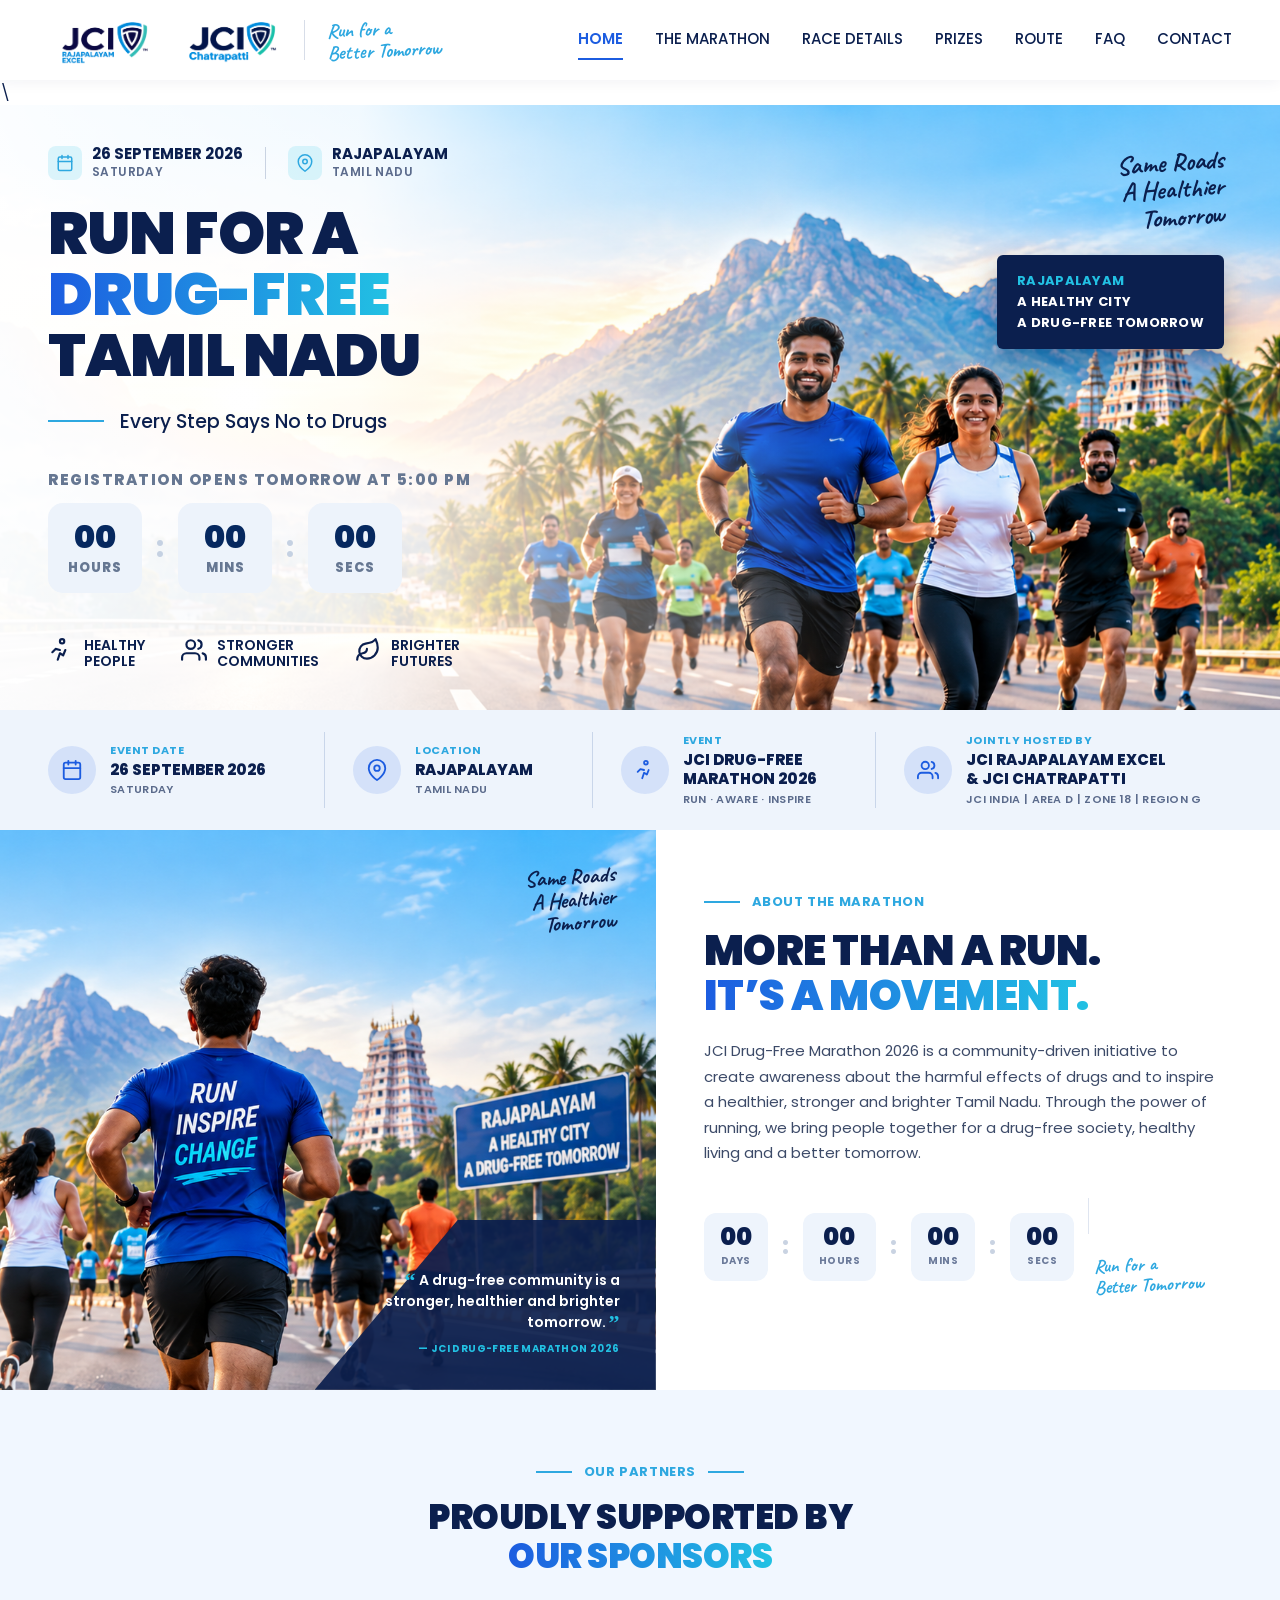
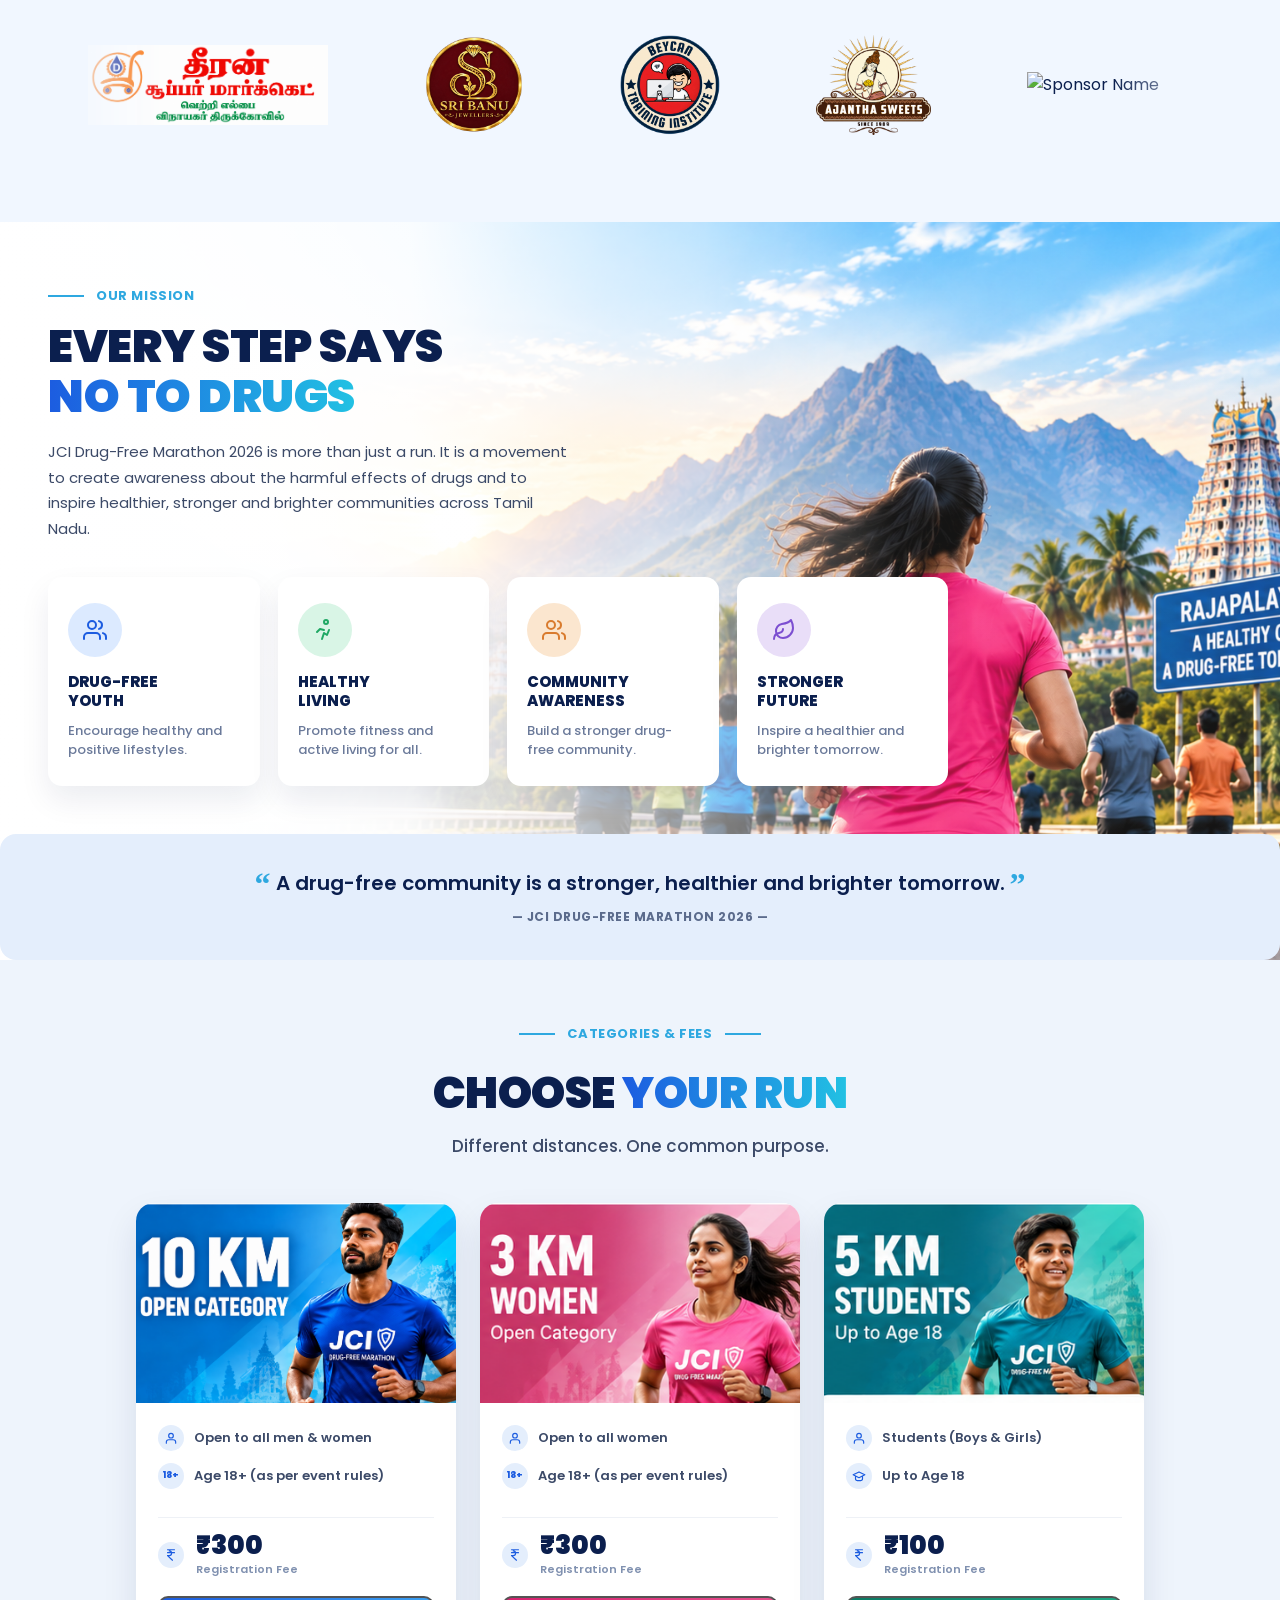
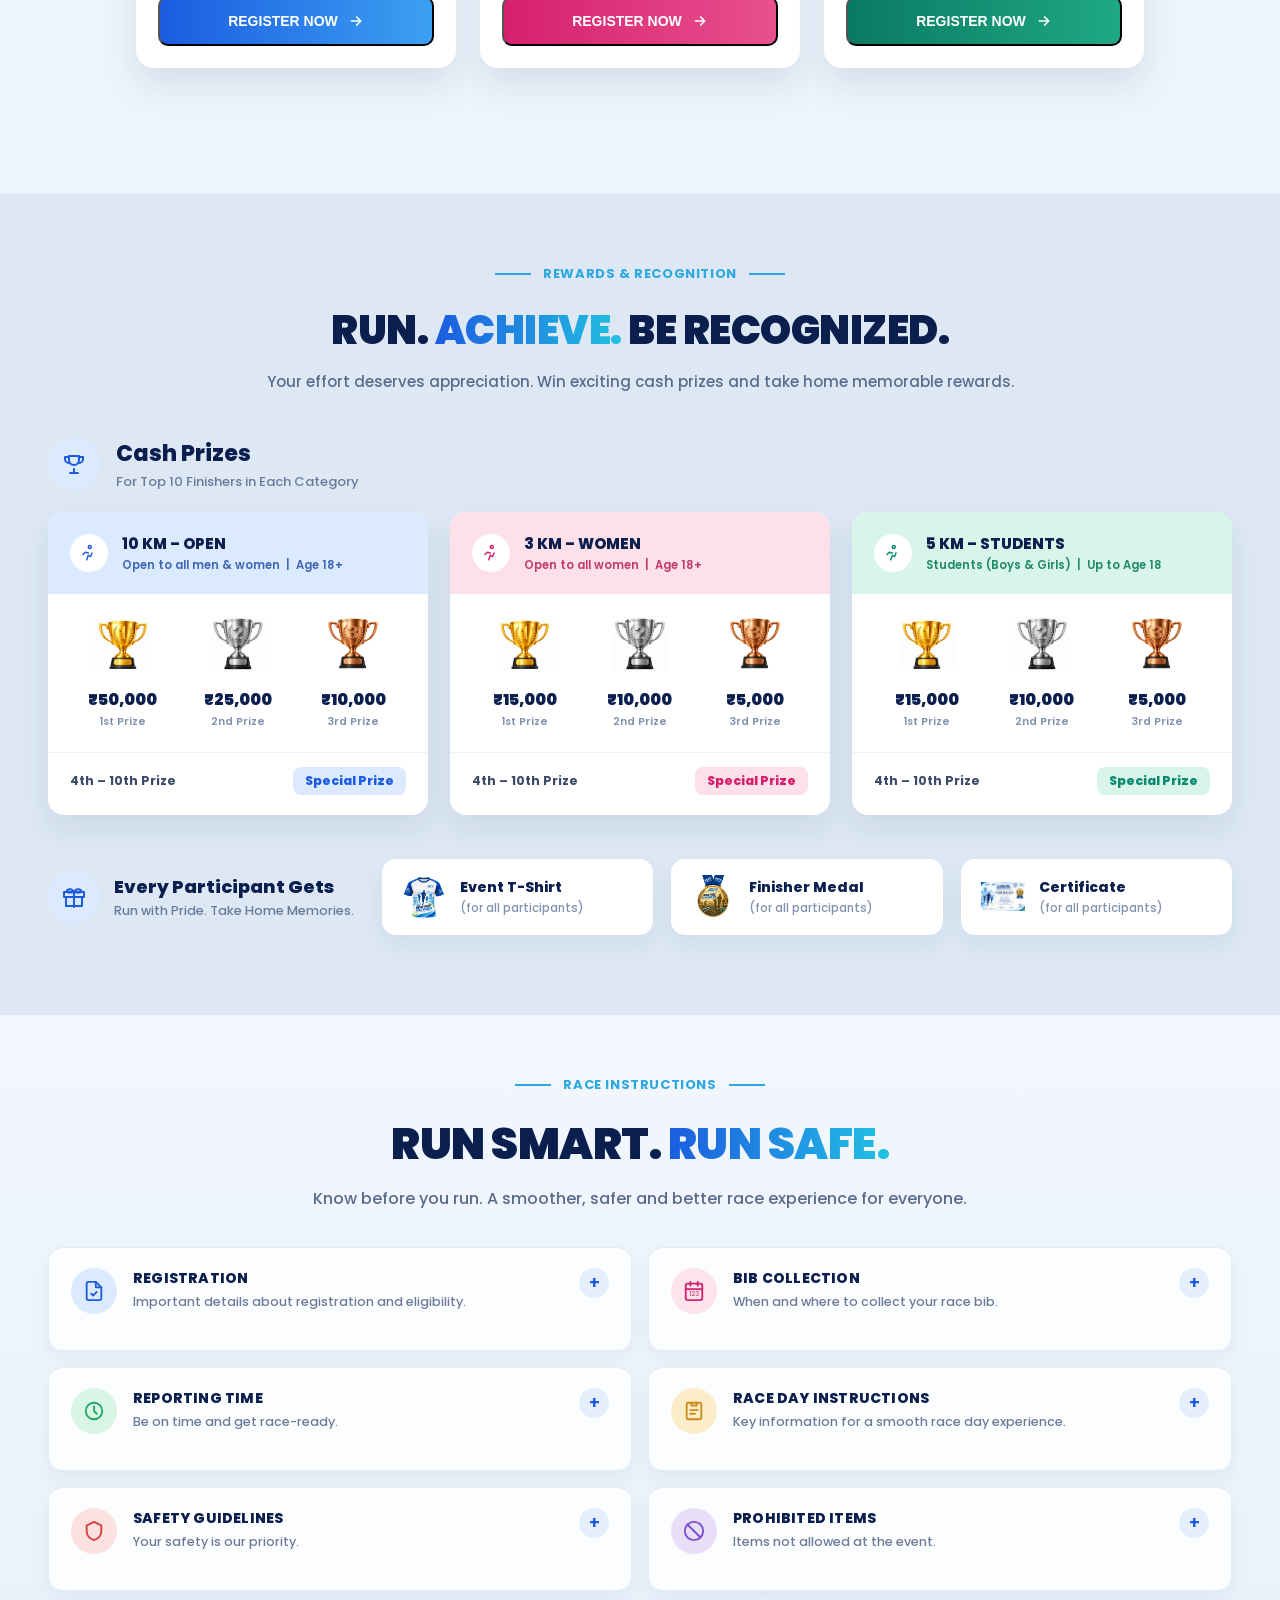
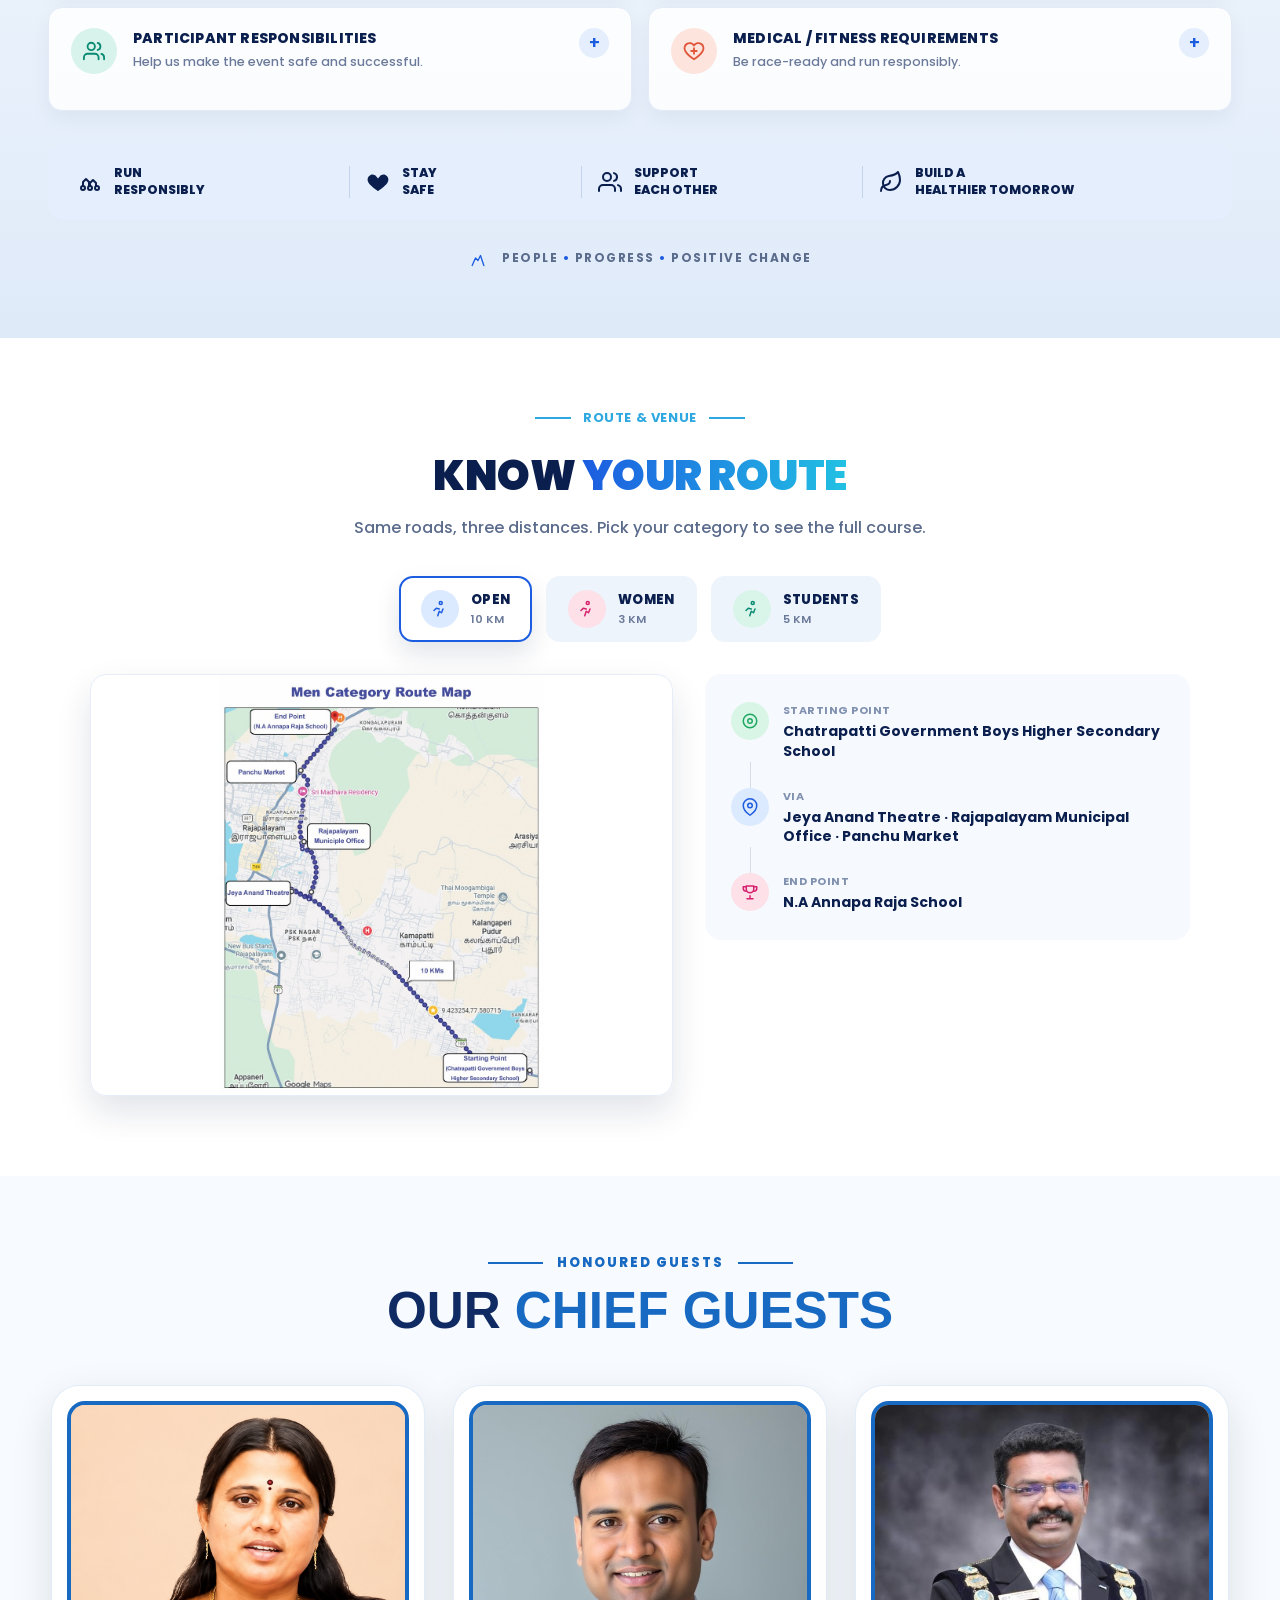
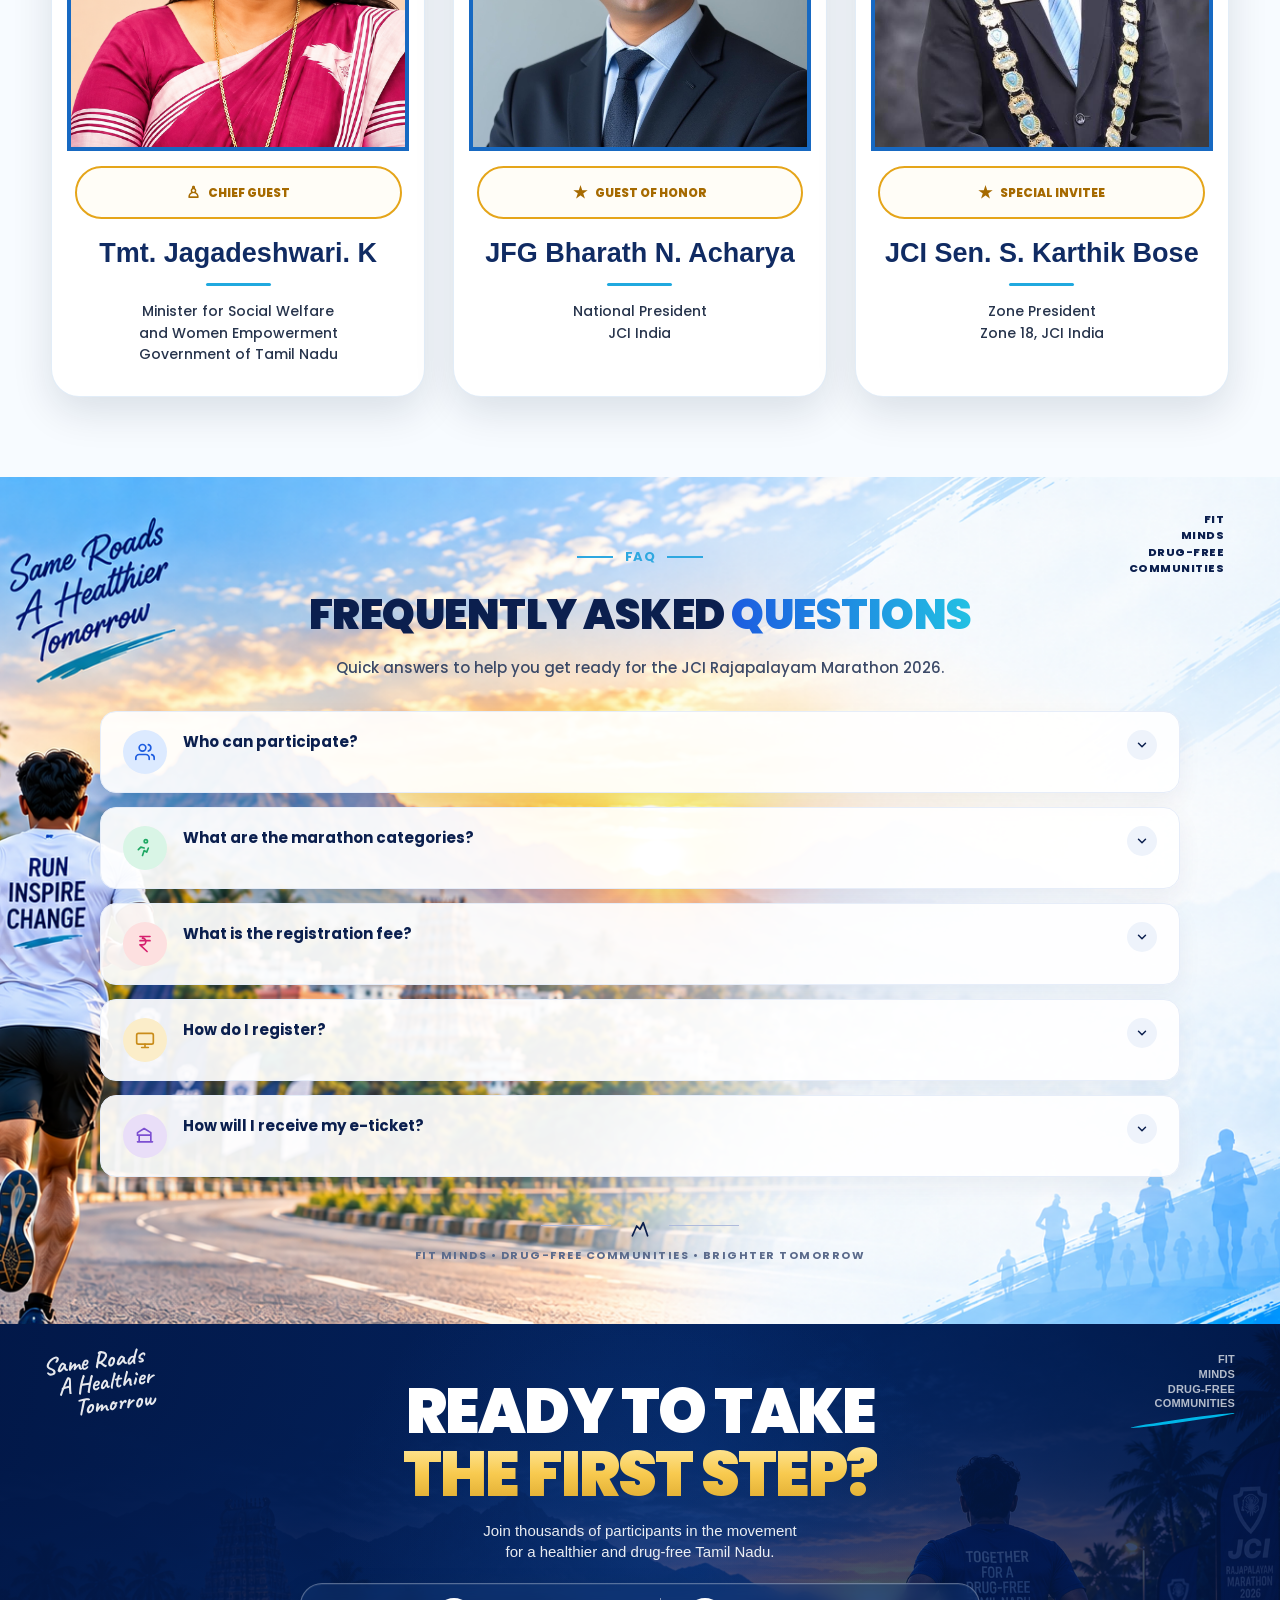
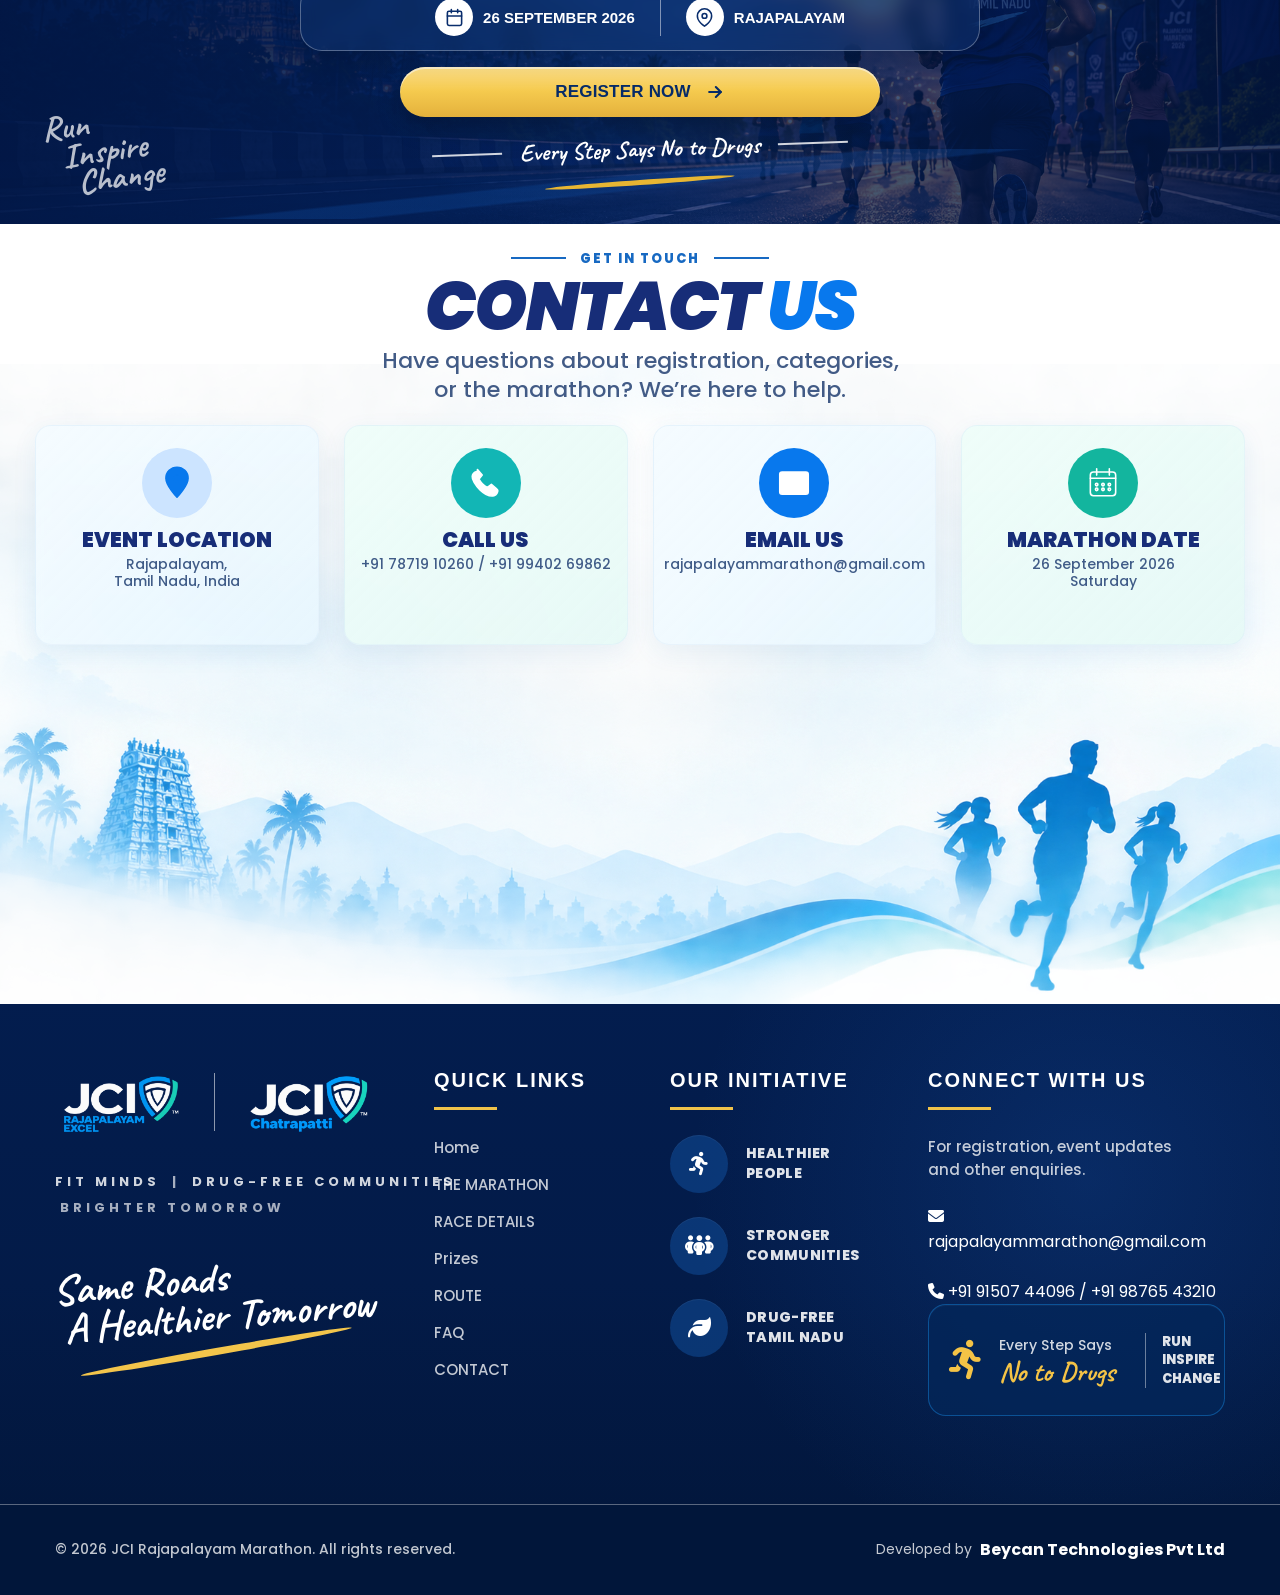
==== commit 9354f089: "Add files via upload" ====
--- a/index.html
+++ b/index.html
@@ -3,8 +3,57 @@
 <head>
 <meta charset="UTF-8">
 <meta name="viewport" content="width=device-width, initial-scale=1.0">
-<title>JCI Drug-Free Marathon 2026 | Rajapalayam</title>
-<link rel="preconnect" href="https://fonts.googleapis.com">
+<!-- SEO META TAGS -->
+<meta name="description"
+      content="JCI Drug-Free Marathon 2026 in Rajapalayam, Tamil Nadu on 26 September 2026. Join the 10 KM Open, 3 KM Women and 5 KM Student runs. Run for a drug-free Tamil Nadu.">
+
+<meta name="keywords"
+      content="JCI Drug-Free Marathon 2026, Rajapalayam Marathon 2026, Rajapalayam Marathon, Marathon Tamil Nadu, Drug-Free Marathon, 10 KM Marathon, 3 KM Women Marathon, 5 KM Student Marathon, JCI Rajapalayam Excel, JCI Chatrapatti">
+
+<meta name="author"
+      content="JCI Rajapalayam Excel & JCI Chatrapatti">
+
+<meta name="robots"
+      content="index, follow, max-image-preview:large">
+
+<meta name="theme-color"
+      content="#0B1F4E">
+\
+
+<!-- OPEN GRAPH / FACEBOOK / WHATSAPP -->
+<meta property="og:type"
+      content="website">
+
+<meta property="og:title"
+      content="JCI Drug-Free Marathon 2026 | Rajapalayam">
+
+<meta property="og:description"
+      content="Join JCI Drug-Free Marathon 2026 in Rajapalayam on 26 September 2026. 10 KM Open, 3 KM Women and 5 KM Student categories.">
+
+
+
+<meta property="og:site_name"
+      content="JCI Drug-Free Marathon 2026">
+
+<meta property="og:image"
+      content="https://rajapalayammarathon.in/assets/image/hero-bg.png">
+
+<meta property="og:image:alt"
+      content="JCI Drug-Free Marathon 2026 Rajapalayam">
+
+<!-- TWITTER / X -->
+<meta name="twitter:card"
+      content="summary_large_image">
+
+<meta name="twitter:title"
+      content="JCI Drug-Free Marathon 2026 | Rajapalayam">
+
+<meta name="twitter:description"
+      content="JCI Drug-Free Marathon 2026 — 26 September 2026, Rajapalayam, Tamil Nadu.">
+
+<title>JCI Drug-Free Marathon 2026 | Rajapalayam Marathon | 26 September 2026</title>
+
+      <link rel="preconnect" href="https://fonts.googleapis.com">
 <link rel="preconnect" href="https://fonts.gstatic.com" crossorigin>
 <link rel="stylesheet"
       href="https://cdnjs.cloudflare.com/ajax/libs/font-awesome/6.5.2/css/all.min.css">
@@ -341,7 +390,9 @@
           <div class="sponsor-logo">
             <img src="./assets/image/sponsor-4.png" alt="Sponsor Name">
           </div>
-          
+          <div class="sponsor-logo">
+            <img src="./assets/image/sponsor-5.jpeg" alt="Sponsor Name">
+          </div>
 
           <!-- Set B (duplicate of Set A) -->
           <div class="sponsor-logo">
@@ -356,7 +407,9 @@
           <div class="sponsor-logo">
             <img src="./assets/image/sponsor-4.png" alt="Sponsor Name">
           </div>
-
+<div class="sponsor-logo">
+            <img src="./assets/image/sponsor-5.jpeg" alt="Sponsor Name">
+          </div>
         </div>
       </div>
 
@@ -1779,7 +1832,7 @@
 
                 <span>Developed by</span>
 
-                <a href="#" class="beycan-brand">
+                <a href="https://beycanrobotics.com/" class="beycan-brand">
 
                     <strong>
                         Beycan Technologies Pvt Ltd
@@ -3552,6 +3605,188 @@
     );
 
 });
+
+document.addEventListener("DOMContentLoaded", function () {
+
+    const cardsContainer = document.querySelector(".pe-cards");
+
+    if (!cardsContainer) return;
+
+    const MOBILE_BREAKPOINT = 900;
+    const AUTO_SCROLL_INTERVAL = 2200;
+    const SCROLL_STEP = 296;
+
+    let timer = null;
+    let isTouching = false;
+
+    function isMobile() {
+        return window.innerWidth <= MOBILE_BREAKPOINT;
+    }
+
+    function enableSlider() {
+
+        if (!isMobile()) return;
+
+        cardsContainer.style.display = "flex";
+        cardsContainer.style.flexDirection = "row";
+        cardsContainer.style.flexWrap = "nowrap";
+
+        cardsContainer.style.overflowX = "auto";
+        cardsContainer.style.overflowY = "hidden";
+
+        cardsContainer.style.scrollBehavior = "smooth";
+        cardsContainer.style.webkitOverflowScrolling = "touch";
+
+        const cards = cardsContainer.querySelectorAll(".pe-card");
+
+        cards.forEach(function (card) {
+
+            card.style.flex = "0 0 280px";
+            card.style.width = "280px";
+            card.style.minWidth = "280px";
+
+        });
+    }
+
+    function disableSlider() {
+
+        if (isMobile()) return;
+
+        cardsContainer.style.display = "";
+        cardsContainer.style.flexDirection = "";
+        cardsContainer.style.flexWrap = "";
+
+        cardsContainer.style.overflowX = "";
+        cardsContainer.style.overflowY = "";
+
+        cardsContainer.style.scrollBehavior = "";
+
+        const cards = cardsContainer.querySelectorAll(".pe-card");
+
+        cards.forEach(function (card) {
+
+            card.style.flex = "";
+            card.style.width = "";
+            card.style.minWidth = "";
+
+        });
+    }
+
+    function stopAutoScroll() {
+
+        if (timer) {
+            clearInterval(timer);
+            timer = null;
+        }
+
+    }
+
+    function startAutoScroll() {
+
+        stopAutoScroll();
+
+        if (!isMobile()) return;
+
+        timer = setInterval(function () {
+
+            if (!isMobile() || isTouching) return;
+
+            const maxScroll =
+                cardsContainer.scrollWidth -
+                cardsContainer.clientWidth;
+
+            if (maxScroll <= 0) return;
+
+            const nextPosition =
+                cardsContainer.scrollLeft + SCROLL_STEP;
+
+            if (nextPosition >= maxScroll - 5) {
+
+                cardsContainer.scrollTo({
+                    left: 0,
+                    behavior: "smooth"
+                });
+
+            } else {
+
+                cardsContainer.scrollTo({
+                    left: nextPosition,
+                    behavior: "smooth"
+                });
+
+            }
+
+        }, AUTO_SCROLL_INTERVAL);
+
+    }
+
+    function setupSlider() {
+
+        if (isMobile()) {
+
+            enableSlider();
+            startAutoScroll();
+
+        } else {
+
+            stopAutoScroll();
+            disableSlider();
+
+        }
+
+    }
+
+    /* Pause when user touches/swipes */
+
+    cardsContainer.addEventListener("touchstart", function () {
+
+        isTouching = true;
+        stopAutoScroll();
+
+    }, { passive: true });
+
+
+    cardsContainer.addEventListener("touchend", function () {
+
+        isTouching = false;
+
+        if (isMobile()) {
+
+            setTimeout(function () {
+                startAutoScroll();
+            }, 1200);
+
+        }
+
+    }, { passive: true });
+
+
+    /* Pause when mouse is over cards */
+
+    cardsContainer.addEventListener("mouseenter", function () {
+
+        if (isMobile()) {
+            stopAutoScroll();
+        }
+
+    });
+
+
+    cardsContainer.addEventListener("mouseleave", function () {
+
+        if (isMobile()) {
+            startAutoScroll();
+        }
+
+    });
+
+
+    window.addEventListener("resize", setupSlider);
+
+    setupSlider();
+
+});
+
 </script>
 
 <!-- Bootstrap JS -->
--- a/style.css
+++ b/style.css
@@ -15,10 +15,12 @@
     --pink:#E82D82;
   }
   *{margin:0;padding:0;box-sizing:border-box;}
+  html{scroll-padding-top:90px;}
   body{
     font-family:'Poppins', sans-serif;
     color:var(--ink);
     background:#fff;
+    padding-top:80px;
   }
   a{text-decoration:none;color:inherit;}
 
@@ -31,6 +33,15 @@
     background:#fff;
     flex-wrap:wrap;
     gap:16px;
+
+    /* Fixed navbar */
+    position:fixed;
+    top:0;
+    left:0;
+    width:100%;
+    z-index:9999;
+    box-sizing:border-box;
+    box-shadow:0 2px 14px rgba(11,31,78,0.06);
   }
  .topbar-left {
     display: flex;
@@ -146,11 +157,20 @@
   .mobile-nav{
     display:none;
     flex-direction:column;
+    position:fixed;
+    top:80px;
+    left:0;
+    width:100%;
     background:#fff;
     border-top:1px solid #eef1f6;
     max-height:0;
     overflow:hidden;
-    transition:max-height .3s ease;
+    opacity:0;
+    visibility:hidden;
+    transform:translateY(-8px);
+    transition:max-height .3s ease, opacity .25s ease, transform .25s ease, visibility .25s ease;
+    z-index:9998;
+    box-shadow:0 12px 24px rgba(11,31,78,0.10);
   }
   .mobile-nav a{
     padding:14px 24px;
@@ -165,7 +185,13 @@
     justify-content:center;
     border-bottom:none;
   }
-  .mobile-nav.open{max-height:520px;}
+  .mobile-nav.open{
+    display:flex;
+    max-height:520px;
+    opacity:1;
+    visibility:visible;
+    transform:translateY(0);
+  }
 
   /* ===== HERO ===== */
   .hero{
@@ -1046,7 +1072,7 @@
   .prize-ico svg{width:34px;height:34px;margin:0 auto;}
   .prize-label{font-size:11px;font-weight:700;letter-spacing:0.5px;color:#b9c6e6;margin-bottom:6px;}
   .prize-amount{font-size:30px;font-weight:900;color:#f4c542;margin-bottom:10px;}
-  .prize-note{font-size:11px;font-weight:500;color:#9fb0d6;line-height:1.4;}
+  .prize-note{font-size:11px;font-weight:500;color:#e81d2e;line-height:1.4;}
 
   .cat-perks{
     background:#fff;
@@ -1109,8 +1135,19 @@
   @media (max-width: 900px){
     nav{display:none;}
     .menu-toggle{display:flex;}
-    .mobile-nav{display:flex;}
-    .topbar{justify-content:space-between;padding:14px 24px;}
+    .topbar{
+      position:fixed;
+      top:0;
+      left:0;
+      width:100%;
+      min-height:74px;
+      justify-content:space-between;
+      padding:14px 24px;
+      flex-wrap:nowrap;
+    }
+    body{padding-top:74px;}
+    html{scroll-padding-top:84px;}
+    .mobile-nav{top:74px;}
     .register-btn{display:none;}
     .mobile-register.register-btn{display:inline-flex;}
 
@@ -1162,12 +1199,16 @@
   }
 
   @media (max-width: 640px){
-    .topbar-left{gap:10px;}
+    body{padding-top:68px;}
+    html{scroll-padding-top:78px;}
+    .topbar{min-height:68px;padding:10px 16px;}
+    .topbar-left{gap:10px;min-width:0;overflow:hidden;}
     .logo-shield{width:28px;height:28px;font-size:10px;}
     .logo-text .jci{font-size:15px;}
     .logo-text .sub{font-size:9px;}
     .divider-line{display:none;}
     .event-title{font-size:12px;}
+    .mobile-nav{top:68px;}
 
     .hero{min-height:auto;}
     .hero-inner{padding:28px 20px 36px;}
@@ -1190,6 +1231,10 @@
   }
 
   @media (max-width: 400px){
+    body{padding-top:66px;}
+    html{scroll-padding-top:76px;}
+    .topbar{min-height:66px;padding:9px 12px;}
+    .mobile-nav{top:66px;}
     .headline{font-size:26px;}
     .stats-row{justify-content:space-between;}
     .stat-item{flex:1 1 30%;flex-direction:column;text-align:center;gap:6px;}
@@ -2355,885 +2400,912 @@
     }
 
 }
-
 /* =========================================================
    CONTACT SECTION
-========================================================= */
+   ========================================================= */
 
 .contact-section {
-
     position: relative;
-
     width: 100%;
-
-    padding: 85px 0 90px;
+    min-height: 780px;
+
+    padding: 28px 35px 150px;
+    box-sizing: border-box;
+
+    background-image: url("assets/image/contact-bg.png");
+    background-repeat: no-repeat;
+    background-position: center bottom;
+    background-size: 100% auto;
 
     overflow: hidden;
-
+}
+
+.contact-container {
+    width: 100%;
+    max-width: 1550px;
+    margin: 0 auto;
+    position: relative;
+    z-index: 2;
+}
+
+
+/* =========================================================
+   CONTACT HEADING
+   ========================================================= */
+
+.contact-heading {
+    width: 100%;
+    text-align: center;
+    position: relative;
+    z-index: 3;
+}
+
+
+/* GET IN TOUCH */
+
+.heading-top {
+    display: flex;
+    align-items: center;
+    justify-content: center;
+
+    gap: 16px;
+    margin-bottom: 10px;
+}
+
+.heading-top span {
+    display: block;
+
+    width: 70px;
+    height: 2px;
+
+    background: #172d78;
+}
+
+.heading-top p {
+    margin: 0;
+
+    font-size: 21px;
+    line-height: 1;
+
+    font-weight: 700;
+    letter-spacing: 3px;
+
+    color: #1476e8;
+}
+
+
+/* CONTACT US */
+
+.contact-heading h2 {
+    margin: 0;
+
+    font-size: 68px;
+    line-height: .95;
+
+    font-weight: 900;
+    font-style: italic;
+
+    letter-spacing: -2px;
+
+    color: #172d78;
+}
+
+.contact-heading h2 em {
+    color: #0878ed;
+    font-style: italic;
+}
+
+
+/* Subtitle */
+
+.contact-subtitle {
+    margin: 8px 0 20px;
+
+    font-size: 22px;
+    line-height: 1.3;
+
+    font-weight: 500;
+
+    color: #425b86;
+}
+
+
+/* =========================================================
+   CONTACT CARDS
+   ========================================================= */
+
+.contact-cards {
+    width: 100%;
+
+    display: grid;
+    grid-template-columns: repeat(4, minmax(0, 1fr));
+
+    gap: 25px;
+
+    margin-top: 15px;
+}
+
+
+.contact-card {
+    min-height: 220px;
+
+    padding: 22px 15px 18px;
+
+    box-sizing: border-box;
+
+    display: flex;
+    flex-direction: column;
+
+    align-items: center;
+    justify-content: flex-start;
+
+    text-align: center;
+
+    border-radius: 16px;
+
+    border: 1px solid rgba(210, 229, 245, .35);
+
+    box-shadow:
+        0 8px 25px rgba(40, 115, 180, .08);
+
+    backdrop-filter: blur(5px);
+
+    position: relative;
+    overflow: hidden;
+}
+
+
+/* =========================================================
+   CARD BACKGROUNDS
+   ========================================================= */
+
+.location-card,
+.email-card {
     background:
         linear-gradient(
             135deg,
-            #eef5fc 0%,
-            #f7fbff 50%,
-            #eaf3fc 100%
+            rgba(244, 251, 255, .94) 0%,
+            rgba(232, 247, 255, .82) 100%
         );
-
-}
-
-
-/* Decorative circle */
-
-.contact-section::before {
-
-    content: "";
-
-    position: absolute;
-
-    width: 420px;
-    height: 420px;
-
-    border-radius: 50%;
-
-    right: -180px;
-    top: -170px;
-
-    background: rgba(8, 135, 232, 0.07);
-
-}
-
-
-.contact-section::after {
-
-    content: "";
-
-    position: absolute;
-
-    width: 300px;
-    height: 300px;
-
-    border-radius: 50%;
-
-    left: -160px;
-    bottom: -160px;
-
-    background: rgba(0, 166, 216, 0.06);
-
-}
-
-
-/* =========================================================
-   INNER
-========================================================= */
-
-.contact-inner {
-
-    position: relative;
-
-    z-index: 2;
-
-    max-width: 1250px;
-
-    margin: auto;
-
-    padding: 0 35px;
-
-}
-
-
-/* =========================================================
-   HEADING
-========================================================= */
-
-.contact-heading {
-
-    text-align: center;
-
-    margin-bottom: 50px;
-
-}
-
-
-.contact-eyebrow {
-
-    display: flex;
-
-    align-items: center;
-
-    justify-content: center;
-
-    gap: 13px;
-
-    color: #0787e8;
-
-    font-size: 12px;
-
-    font-weight: 800;
-
-    letter-spacing: 2px;
-
-}
-
-
-.contact-eyebrow span {
-
-    width: 55px;
-
-    height: 2px;
-
-    background: #00a4d4;
-
-}
-
-
-.contact-heading h2 {
-
-    margin: 10px 0 8px;
-
-    color: #062b68;
-
-    font-family: "Oswald", sans-serif;
-
-    font-size: 48px;
-
-    line-height: 1;
-
-    font-weight: 700;
-
-    letter-spacing: -1px;
-
-}
-
-
-.contact-heading h2 span {
-
-    color: #0787e8;
-
-}
-
-
-.contact-heading p {
-
-    margin: 0 auto;
-
-    max-width: 600px;
-
-    color: #61708d;
-
-    font-size: 15px;
-
-    line-height: 1.6;
-
-}
-
-
-/* =========================================================
-   GRID
-========================================================= */
-
-.contact-grid {
-
-    display: grid;
-
-    grid-template-columns: 0.85fr 1.15fr;
-
-    gap: 55px;
-
-    align-items: stretch;
-
-}
-
-
-/* =========================================================
-   LEFT INFORMATION
-========================================================= */
-
-.contact-info {
-
-    position: relative;
-
-    padding: 38px;
-
-    border-radius: 22px;
-
-    overflow: hidden;
-
-    color: #ffffff;
-
+}
+
+.phone-card,
+.date-card {
     background:
         linear-gradient(
-            145deg,
-            #062b68 0%,
-            #073d86 65%,
-            #087fe8 100%
+            135deg,
+            rgba(238, 253, 249, .94) 0%,
+            rgba(228, 249, 245, .82) 100%
         );
-
-    box-shadow:
-        0 18px 40px rgba(6,43,104,0.18);
-
-}
-
-
-.contact-info::after {
-
-    content: "";
-
-    position: absolute;
-
-    width: 230px;
-    height: 230px;
-
-    right: -90px;
-    bottom: -100px;
-
-    border-radius: 50%;
-
-    border: 35px solid rgba(255,255,255,0.05);
-
-}
-
-
-/* =========================================================
-   LEFT TITLE
-========================================================= */
-
-.contact-info-title {
-
-    margin-bottom: 28px;
-
-}
-
-
-.contact-info-title h3 {
-
-    margin: 0 0 10px;
-
-    font-family: "Oswald", sans-serif;
-
-    font-size: 36px;
-
-    line-height: 1.05;
-
-    font-weight: 700;
-
-}
-
-
-.contact-info-title h3 span {
-
-    color: #48c8f0;
-
-}
-
-
-.contact-info-title p {
-
-    max-width: 370px;
-
-    margin: 0;
-
-    color: rgba(255,255,255,0.76);
-
-    font-size: 13px;
-
-    line-height: 1.6;
-
-}
-
-
-/* =========================================================
-   CONTACT ITEM
-========================================================= */
-
-.contact-item {
-
-    position: relative;
-
-    z-index: 2;
+}
+
+
+/* =========================================================
+   CONTACT ICON
+   ========================================================= */
+
+.contact-icon {
+    width: 70px;
+    height: 70px;
+
+    flex-shrink: 0;
 
     display: flex;
-
-    align-items: flex-start;
-
-    gap: 15px;
-
-    margin-bottom: 19px;
-
-}
-
-
-.contact-icon {
-
-    width: 42px;
-    height: 42px;
-
-    flex-shrink: 0;
-
-    display: flex;
-
     align-items: center;
     justify-content: center;
 
-    border-radius: 11px;
-
-    background: rgba(255,255,255,0.12);
-
-    color: #49c9ef;
-
-    font-size: 17px;
-
-}
-
-
-.contact-item h4 {
-
-    margin: 1px 0 4px;
-
-    font-size: 10px;
-
-    font-weight: 800;
-
-    letter-spacing: 1px;
-
-    color: #9fdcf1;
-
-}
-
-
-.contact-item p {
-
-    margin: 0;
-
-    color: #ffffff;
-
-    font-size: 13px;
-
-    line-height: 1.5;
-
-    font-weight: 500;
-
-}
-
-
-/* =========================================================
-   SOCIAL
-========================================================= */
-
-.contact-social {
-
-    position: relative;
-
-    z-index: 5;
-
-    display: flex;
-
-    gap: 10px;
-
-    margin-top: 25px;
-
-}
-
-
-.contact-social a {
-
+    border-radius: 50%;
+
+    margin-bottom: 10px;
+}
+
+
+/* Icon sizes */
+
+.contact-icon svg {
     width: 38px;
     height: 38px;
 
+    display: block;
+
+    stroke-linecap: round;
+    stroke-linejoin: round;
+}
+
+
+/* =========================================================
+   LOCATION ICON
+   ========================================================= */
+
+.location-card .contact-icon {
+    background: #cce4ff;
+}
+
+.location-card .contact-icon svg {
+    fill: #0878ed;
+    stroke: #0878ed;
+}
+
+
+/* =========================================================
+   PHONE ICON
+   ========================================================= */
+
+.phone-card .contact-icon {
+    background: #12b6b5;
+}
+
+.phone-card .contact-icon svg {
+    fill: #ffffff;
+    stroke: #ffffff;
+}
+
+
+/* =========================================================
+   EMAIL ICON
+   ========================================================= */
+
+.email-card .contact-icon {
+    background: #0878ed;
+}
+
+.email-card .contact-icon svg {
+    fill: #ffffff;
+    stroke: #ffffff;
+}
+
+
+/* =========================================================
+   DATE ICON
+   ========================================================= */
+
+.date-card .contact-icon {
+    background: #13b59e;
+}
+
+.date-card .contact-icon svg {
+    fill: none;
+    stroke: #ffffff;
+}
+
+
+/* =========================================================
+   CARD TITLE
+   ========================================================= */
+
+.contact-card h3 {
+    margin: 0 0 5px;
+
+    font-size: 21px;
+    line-height: 1.1;
+
+    font-weight: 900;
+
+    color: #172d78;
+}
+
+
+/* =========================================================
+   CARD TEXT
+   ========================================================= */
+
+.contact-card p {
+    margin: 0;
+
+    font-size: 14px;
+    line-height: 1.25;
+
+    font-weight: 500;
+
+    color: #405c88;
+}
+
+
+/* =========================================================
+   SOCIAL SECTION
+   ========================================================= */
+
+.social-section {
+    position: relative;
+    z-index: 4;
+
+    display: flex;
+    flex-direction: column;
+
+    align-items: center;
+
+    margin-top: 20px;
+}
+
+
+/* =========================================================
+   FOLLOW US HEADING
+   ========================================================= */
+
+.social-heading {
     display: flex;
 
     align-items: center;
     justify-content: center;
 
+    gap: 17px;
+
+    margin-bottom: 12px;
+}
+
+.social-heading span {
+    display: block;
+
+    width: 45px;
+    height: 2px;
+
+    background: #172d78;
+}
+
+.social-heading p {
+    margin: 0;
+
+    font-size: 18px;
+    line-height: 1;
+
+    font-weight: 800;
+
+    letter-spacing: 2px;
+
+    color: #172d78;
+}
+
+
+/* =========================================================
+   SOCIAL ICONS
+   ========================================================= */
+
+.social-icons {
+    display: flex;
+
+    align-items: center;
+    justify-content: center;
+
+    gap: 15px;
+}
+
+
+.social {
+    width: 58px;
+    height: 58px;
+
+    flex-shrink: 0;
+
+    display: flex;
+    align-items: center;
+    justify-content: center;
+
     border-radius: 50%;
 
-    background: rgba(255,255,255,0.12);
-
-    color: #ffffff;
-
     text-decoration: none;
 
-    font-size: 15px;
-
-    transition: .25s;
-
-}
-
-
-.contact-social a:hover {
-
-    background: #ffffff;
-
-    color: #087fe8;
-
-    transform: translateY(-3px);
-
-}
-
-
-/* =========================================================
-   FORM BOX
-========================================================= */
-
-.contact-form-box {
-
-    padding: 36px 40px;
-
-    background: #ffffff;
-
-    border-radius: 22px;
+    transition:
+        transform .25s ease,
+        box-shadow .25s ease;
+}
+
+
+.social:hover {
+    transform: translateY(-4px);
 
     box-shadow:
-        0 18px 40px rgba(11,31,78,0.09);
-
-    border: 1px solid #e5edf7;
-
-}
-
-
-/* =========================================================
-   FORM HEADING
-========================================================= */
-
-.form-heading {
-
-    margin-bottom: 23px;
-
-}
-
-
-.form-heading h3 {
-
-    margin: 0 0 6px;
-
-    color: #062b68;
-
-    font-family: "Oswald", sans-serif;
-
-    font-size: 28px;
-
-    font-weight: 700;
-
-}
-
-
-.form-heading p {
-
-    margin: 0;
-
-    color: #71809b;
-
-    font-size: 13px;
-
-}
-
-
-/* =========================================================
-   FORM ROW
-========================================================= */
-
-.contact-row {
-
-    display: grid;
-
-    grid-template-columns: 1fr 1fr;
-
-    gap: 18px;
-
-}
-
-
-/* =========================================================
-   FIELD
-========================================================= */
-
-.contact-field {
-
-    margin-bottom: 17px;
-
-}
-
-
-.contact-field label {
+        0 8px 20px rgba(0, 0, 0, .15);
+}
+
+
+.social svg {
+    width: 33px;
+    height: 33px;
 
     display: block;
 
-    margin-bottom: 7px;
-
-    color: #30415f;
-
-    font-size: 10px;
-
-    font-weight: 800;
-
-    letter-spacing: 1px;
-
-}
-
-
-/* =========================================================
-   INPUT
-========================================================= */
-
-.input-wrap,
-.textarea-wrap {
-
-    position: relative;
-
-}
-
-
-.input-wrap > i,
-.textarea-wrap > i {
-
-    position: absolute;
-
-    left: 15px;
-
-    top: 50%;
-
-    transform: translateY(-50%);
-
-    color: #7b8ba7;
-
-    font-size: 13px;
-
-    z-index: 2;
-
-}
-
-
-.textarea-wrap > i {
-
-    top: 18px;
-
-    transform: none;
-
-}
-
-
-.input-wrap input,
-.input-wrap select,
-.textarea-wrap textarea {
-
-    width: 100%;
-
-    border: 1px solid #dce5f0;
-
-    border-radius: 9px;
-
-    outline: none;
-
-    background: #f9fbfe;
-
-    color: #243957;
-
-    font-family: "Inter", sans-serif;
-
-    font-size: 13px;
-
-    transition: .25s;
-
-}
-
-
-.input-wrap input,
-.input-wrap select {
-
-    height: 47px;
-
-    padding:
-        0 14px 0 42px;
-
-}
-
-
-.textarea-wrap textarea {
-
-    min-height: 105px;
-
-    resize: vertical;
-
-    padding:
-        13px 14px 13px 42px;
-
-}
-
-
-.input-wrap select {
-
-    appearance: none;
-
-    -webkit-appearance: none;
-
-}
-
-
-.input-wrap input::placeholder,
-.textarea-wrap textarea::placeholder {
-
-    color: #9ba8bb;
-
-}
-
-
-.input-wrap input:focus,
-.input-wrap select:focus,
-.textarea-wrap textarea:focus {
-
-    border-color: #0787e8;
-
-    background: #ffffff;
-
-    box-shadow:
-        0 0 0 3px rgba(8,135,232,0.09);
-
-}
-
-
-/* =========================================================
-   SUBMIT BUTTON
-========================================================= */
-
-.contact-submit {
-
-    width: 100%;
-
-    height: 50px;
-
-    display: flex;
-
-    align-items: center;
-
-    justify-content: center;
-
-    gap: 11px;
-
-    border: none;
-
-    border-radius: 9px;
-
+    fill: #ffffff;
+}
+
+
+/* =========================================================
+   FACEBOOK
+   ========================================================= */
+
+.facebook {
+    background: #1877f2;
+}
+
+
+/* =========================================================
+   INSTAGRAM
+   ========================================================= */
+
+.instagram {
     background:
         linear-gradient(
-            90deg,
-            #087fe8,
-            #149de4
+            135deg,
+            #833ab4 0%,
+            #fd1d1d 50%,
+            #fcb045 100%
         );
-
-    color: #ffffff;
-
-    font-size: 14px;
-
-    font-weight: 800;
-
-    cursor: pointer;
-
-    transition: .25s;
-
-}
-
-
-.contact-submit:hover {
-
-    transform: translateY(-2px);
-
-    box-shadow:
-        0 10px 22px rgba(8,127,232,0.25);
-
-}
-
-
-.contact-submit i {
-
-    font-size: 13px;
-
-}
-
-
-/* =========================================================
-   SUCCESS
-========================================================= */
-
-.contact-success {
-
-    display: none;
-
-    margin-top: 15px;
-
-    padding: 11px 14px;
-
-    border-radius: 8px;
-
-    background: #e8f8ef;
-
-    color: #207546;
-
-    font-size: 12px;
-
-    font-weight: 600;
-
-    text-align: center;
-
-}
-
-
-.contact-success.show {
-
-    display: block;
-
-}
-
-
-/* =========================================================
-   TABLET
-========================================================= */
-
-@media (max-width: 1000px) {
+}
+
+.instagram svg {
+    fill: none;
+    stroke: #ffffff;
+    stroke-width: 1.8;
+}
+
+
+/* =========================================================
+   YOUTUBE
+   ========================================================= */
+
+.youtube {
+    background: #f02020;
+}
+
+.youtube svg path:first-child {
+    fill: #ffffff;
+}
+
+.youtube svg path:last-child {
+    fill: #f02020;
+}
+
+
+/* =========================================================
+   WHATSAPP
+   ========================================================= */
+
+.whatsapp {
+    background: #20c963;
+}
+
+.whatsapp svg path:first-child {
+    fill: #ffffff;
+}
+
+.whatsapp svg path:last-child {
+    fill: #20c963;
+}
+
+
+/* =========================================================
+   LARGE DESKTOP
+   ========================================================= */
+
+@media (min-width: 1400px) {
 
     .contact-section {
-
-        padding: 70px 0;
-
-    }
-
-
-    .contact-grid {
-
+        min-height: 780px;
+
+        padding-left: 45px;
+        padding-right: 45px;
+
+        background-size: 100% auto;
+    }
+
+    .contact-container {
+        max-width: 1550px;
+    }
+}
+
+
+/* =========================================================
+   TABLET / SMALL DESKTOP
+   ========================================================= */
+
+@media (max-width: 1100px) {
+
+    .contact-section {
+        min-height: 700px;
+
+        padding: 28px 20px 130px;
+
+        background-size: auto 100%;
+        background-position: center bottom;
+    }
+
+
+    /* Heading */
+
+    .heading-top {
+        gap: 12px;
+    }
+
+    .heading-top span {
+        width: 55px;
+    }
+
+    .heading-top p {
+        font-size: 18px;
+        letter-spacing: 2.5px;
+    }
+
+
+    .contact-heading h2 {
+        font-size: 58px;
+    }
+
+
+    .contact-subtitle {
+        font-size: 20px;
+    }
+
+
+    /* Cards */
+
+    .contact-cards {
+        gap: 16px;
+    }
+
+    .contact-card {
+        min-height: 205px;
+
+        padding: 18px 10px;
+    }
+
+
+    /* Icons */
+
+    .contact-icon {
+        width: 62px;
+        height: 62px;
+
+        margin-bottom: 8px;
+    }
+
+    .contact-icon svg {
+        width: 34px;
+        height: 34px;
+    }
+
+
+    /* Text */
+
+    .contact-card h3 {
+        font-size: 18px;
+    }
+
+    .contact-card p {
+        font-size: 13px;
+    }
+
+
+    /* Social */
+
+    .social {
+        width: 54px;
+        height: 54px;
+    }
+
+    .social svg {
+        width: 30px;
+        height: 30px;
+    }
+}
+
+
+/* =========================================================
+   MOBILE
+   ========================================================= */
+
+@media (max-width: 768px) {
+
+    .contact-section {
+        min-height: auto;
+
+        padding: 30px 14px 100px;
+
+        /*
+           Smaller background image.
+           Keeps temple on left and runners on right.
+        */
+        background-size: auto 75%;
+        background-position: center bottom;
+    }
+
+
+    .contact-container {
+        max-width: 100%;
+    }
+
+
+    /* Heading */
+
+    .heading-top {
+        gap: 9px;
+
+        margin-bottom: 8px;
+    }
+
+    .heading-top span {
+        width: 35px;
+        height: 2px;
+    }
+
+    .heading-top p {
+        font-size: 14px;
+        letter-spacing: 2px;
+    }
+
+
+    .contact-heading h2 {
+        font-size: 43px;
+        line-height: 1;
+
+        letter-spacing: -1px;
+    }
+
+
+    .contact-subtitle {
+        font-size: 16px;
+        line-height: 1.35;
+
+        margin: 8px 0 18px;
+    }
+
+
+    .contact-subtitle br {
+        display: none;
+    }
+
+
+    /* Cards */
+
+    .contact-cards {
         grid-template-columns: 1fr;
 
-        gap: 25px;
-
-        max-width: 700px;
-
-        margin: auto;
-
-    }
-
-
-    .contact-info {
-
-        padding: 30px;
-
-    }
-
-}
-
-
-/* =========================================================
-   MOBILE
-========================================================= */
-
-@media (max-width: 650px) {
+        gap: 12px;
+
+        margin-top: 10px;
+    }
+
+
+    .contact-card {
+        width: 100%;
+
+        min-height: 170px;
+
+        padding: 16px 12px;
+
+        border-radius: 14px;
+    }
+
+
+    /* Contact icon */
+
+    .contact-icon {
+        width: 55px;
+        height: 55px;
+
+        margin-bottom: 8px;
+    }
+
+    .contact-icon svg {
+        width: 30px;
+        height: 30px;
+    }
+
+
+    /* Card text */
+
+    .contact-card h3 {
+        font-size: 17px;
+
+        margin-bottom: 4px;
+    }
+
+    .contact-card p {
+        font-size: 13px;
+
+        line-height: 1.25;
+    }
+
+
+    /* Social */
+
+    .social-section {
+        margin-top: 20px;
+    }
+
+
+    .social-heading {
+        gap: 10px;
+
+        margin-bottom: 10px;
+    }
+
+
+    .social-heading span {
+        width: 30px;
+        height: 2px;
+    }
+
+
+    .social-heading p {
+        font-size: 14px;
+        letter-spacing: 1.5px;
+    }
+
+
+    .social-icons {
+        gap: 10px;
+    }
+
+
+    .social {
+        width: 48px;
+        height: 48px;
+    }
+
+
+    .social svg {
+        width: 27px;
+        height: 27px;
+    }
+}
+
+
+/* =========================================================
+   SMALL MOBILE
+   ========================================================= */
+
+@media (max-width: 420px) {
 
     .contact-section {
-
-        padding: 60px 0;
-
-    }
-
-
-    .contact-inner {
-
-        padding: 0 18px;
-
-    }
-
-
-    .contact-heading {
-
-        margin-bottom: 32px;
-
+        padding: 25px 10px 85px;
+
+        background-size: auto 68%;
+        background-position: center bottom;
+    }
+
+
+    /* Heading */
+
+    .heading-top {
+        gap: 7px;
+    }
+
+    .heading-top span {
+        width: 28px;
+    }
+
+    .heading-top p {
+        font-size: 12px;
+        letter-spacing: 1.5px;
     }
 
 
     .contact-heading h2 {
-
         font-size: 38px;
 
-    }
-
-
-    .contact-heading p {
-
+        letter-spacing: -.8px;
+    }
+
+
+    .contact-subtitle {
+        font-size: 14px;
+    }
+
+
+    /* Cards */
+
+    .contact-cards {
+        gap: 10px;
+    }
+
+
+    .contact-card {
+        min-height: 160px;
+
+        padding: 14px 10px;
+    }
+
+
+    /* Smaller icon */
+
+    .contact-icon {
+        width: 50px;
+        height: 50px;
+    }
+
+    .contact-icon svg {
+        width: 27px;
+        height: 27px;
+    }
+
+
+    .contact-card h3 {
+        font-size: 16px;
+    }
+
+    .contact-card p {
         font-size: 13px;
-
-    }
-
-
-    .contact-grid {
-
-        gap: 20px;
-
-    }
-
-
-    .contact-info {
-
-        padding: 25px;
-
-        border-radius: 18px;
-
-    }
-
-
-    .contact-info-title h3 {
-
-        font-size: 30px;
-
-    }
-
-
-    .contact-form-box {
-
-        padding: 25px 20px;
-
-        border-radius: 18px;
-
-    }
-
-
-    .form-heading h3 {
-
-        font-size: 24px;
-
-    }
-
-
-    .contact-row {
-
-        grid-template-columns: 1fr;
-
-        gap: 0;
-
-    }
-
-}
-
-
-/* =========================================================
-   SMALL MOBILE
-========================================================= */
-
-@media (max-width: 420px) {
+    }
+
+
+    /* Social */
+
+    .social-heading p {
+        font-size: 13px;
+    }
+
+
+    .social {
+        width: 44px;
+        height: 44px;
+    }
+
+
+    .social svg {
+        width: 24px;
+        height: 24px;
+    }
+}
+
+
+/* =========================================================
+   VERY SMALL MOBILE
+   ========================================================= */
+
+@media (max-width: 360px) {
+
+    .contact-section {
+        padding-left: 8px;
+        padding-right: 8px;
+    }
+
 
     .contact-heading h2 {
-
         font-size: 34px;
-
-    }
-
-
-    .contact-info {
-
-        padding: 22px;
-
-    }
-
-
-    .contact-form-box {
-
-        padding: 22px 17px;
-
-    }
-
+    }
+
+
+    .contact-subtitle {
+        font-size: 13px;
+    }
+
+
+    .contact-card {
+        min-height: 150px;
+    }
+
+
+    .contact-icon {
+        width: 46px;
+        height: 46px;
+    }
+
+
+    .contact-icon svg {
+        width: 25px;
+        height: 25px;
+    }
+
+
+    .contact-card h3 {
+        font-size: 15px;
+    }
+
+
+    .contact-card p {
+        font-size: 13px;
+    }
+
+
+    .social {
+        width: 41px;
+        height: 41px;
+    }
+
+
+    .social svg {
+        width: 22px;
+        height: 22px;
+    }
 }
 /* =========================================================
    FOOTER
@@ -4768,6 +4840,16 @@
     content:"";
     flex:0 0 1px;
   }
+
+  /* NEW */
+    .sponsor-logo{
+        height:90px;
+        padding:0 22px;
+    }
+    .sponsor-logo img{
+        max-height:70px;
+        max-width:160px;
+    }
 }
 
 /* =========================================================
@@ -5075,188 +5157,354 @@
 
 
   /* ===== CHIEF GUEST ===== */
-  .chief-guest{
-    padding:70px 24px;
-        background:linear-gradient(180deg,#f2f7fd 0%,#eaf2fb 60%,#dfeaf9 100%);
-
-  }
-  .chief-inner{
-    max-width:1100px;
-    margin:0 auto;
-    text-align:center;
-  }
-  .chief-headline{
-    font-weight:900;
-    font-size:38px;
-    line-height:1.08;
-    color:var(--navy);
-    letter-spacing:-0.5px;
-    margin-bottom:14px;
-  }
-  .chief-headline .accent{
-    background:linear-gradient(90deg,#1C5CE0,#22C1E3);
-    -webkit-background-clip:text;
-    -webkit-text-fill-color:transparent;
-  }
-
-
-  .chief-card{
-    display:flex;
-    align-items:flex-start;
-    gap:48px;
-    background:#fff;
-    border:1.5px solid #f0d999;
-    border-radius:22px;
-    padding:44px 48px;
-    box-shadow:0 20px 44px rgba(11,31,78,0.08);
-    transition:transform 0.3s ease, box-shadow 0.3s ease;
-  }
-  .chief-card:hover{
-    transform:translateY(-8px);
-    box-shadow:0 28px 56px rgba(11,31,78,0.16);
-  }
-  .chief-photo-col{
-    display:flex;
-    flex-direction:column;
-    align-items:center;
-    flex-shrink:0;
-  }
-  .chief-photo{
-    width:230px;height:280px;
-    border-radius:18px;
-    background:linear-gradient(135deg,#cfe0ff,#e8edfb);
-    border:4px solid;
-    border-image:linear-gradient(135deg,var(--sky),var(--blue)) 1;
-    box-shadow:0 14px 30px rgba(11,31,78,0.14);
-    overflow:hidden;
-    margin-bottom:16px;
-  }
-  .chief-photo img{
-    width:100%;height:100%;
-    object-fit:cover;
-    display:block;
-  }
-  .chief-badge{
-    display:flex;
-    align-items:center;
-    gap:8px;
-    padding:8px 16px;
-    border:1.5px solid #e8b93d;
-    background:#fff9ec;
-    border-radius:999px;
-    font-size:11px;
-    font-weight:800;
-    letter-spacing:0.4px;
-    color:#a5680b;
-    white-space:nowrap;
-  }
-  .chief-badge svg{width:15px;height:15px;flex-shrink:0;}
-  .chief-details{
-    flex:1;
-    text-align:left;
-  }
-  .chief-eyebrow{
-    font-size:12px;
-    font-weight:800;
-    letter-spacing:0.6px;
-    color:#c2760f;
-    margin-bottom:10px;
-  }
-  .chief-name{
-    font-size:32px;
-    font-weight:900;
-    letter-spacing:-0.3px;
-    color:var(--navy);
-    margin-bottom:8px;
-    text-transform:uppercase;
-  }
-  .chief-designation{
-    font-size:17px;
-    font-weight:700;
-    color:var(--blue);
-    margin-bottom:20px;
-  }
-  .chief-quote{
-    font-size:15px;
-    color:#3c4a68;
-    line-height:1.7;
-    background:#fdfaf1;
-    border-left:4px solid #e8b93d;
-    padding:16px 20px;
-    border-radius:0 10px 10px 0;
-    margin-bottom:22px;
-  }
-  .chief-stats{
-    display:flex;
-    align-items:center;
-    flex-wrap:wrap;
-    gap:14px;
-    font-size:13px;
-    font-weight:600;
-    color:#3c4a68;
-  }
-  .chief-stat{
-    display:flex;
-    align-items:center;
-    gap:8px;
-  }
-  .chief-stat svg{width:16px;height:16px;color:#c2760f;flex-shrink:0;}
-  .chief-stat-sep{
-    width:4px;height:4px;
-    border-radius:50%;
-    background:#c7cfe6;
-  }
-@media (max-width: 900px){
-  .chief-guest{padding:48px 20px;}
-  .chief-headline{font-size:28px;}
-  .chief-card{
-    flex-direction:column;
-    align-items:center;
-    text-align:center;
-    padding:32px 24px;
-    gap:24px;
-  }
-  .chief-photo{
-    width:180px;
-    height:220px;
-  }
-  .chief-details{
-    text-align:center;
-  }
-  .chief-eyebrow{
-    text-align:center;
-  }
-  .chief-name{
-    font-size:24px;
-  }
-  .chief-designation{
-    font-size:15px;
-    margin-bottom:16px;
-  }
-  .chief-quote{
-    text-align:left;
-    font-size:14px;
-    padding:14px 16px;
-  }
-  .chief-stats{
-    flex-direction:column;
-    align-items:flex-start;
-    gap:10px;
-  }
-  .chief-stat-sep{display:none;}
-}
-
-@media (max-width: 480px){
-  .chief-photo{
-    width:150px;
-    height:190px;
-  }
-  .chief-name{font-size:20px;}
-  .chief-badge{
-    font-size:10px;
-    padding:7px 12px;
-    text-align:center;
-  }
+ /* =========================================
+   CHIEF GUEST SECTION
+========================================= */
+
+.chief-guests {
+    padding: 80px 0;
+    background: #f7fbff;
+}
+
+.chief-guests-container {
+    width: min(1200px, 92%);
+    margin: 0 auto;
+}
+
+
+/* =========================================
+   HEADING
+========================================= */
+
+.section-heading {
+    text-align: center;
+    margin-bottom: 45px;
+}
+
+.heading-top {
+    display: flex;
+    align-items: center;
+    justify-content: center;
+    gap: 14px;
+}
+
+.heading-top span {
+    width: 55px;
+    height: 2px;
+    background: #1769c2;
+}
+
+.heading-top p {
+    margin: 0;
+    color: #1769c2;
+    font-size: 13px;
+    font-weight: 800;
+    letter-spacing: 2px;
+}
+
+.section-heading h2 {
+    margin: 12px 0 0;
+    color: #102b63;
+    font-family: "Oswald", sans-serif;
+    font-size: clamp(34px, 4vw, 52px);
+    font-weight: 700;
+}
+
+.section-heading h2 em {
+    color: #1769c2;
+    font-style: normal;
+}
+
+
+/* =========================================
+   DESKTOP SLIDER
+========================================= */
+
+.guest-slider {
+    display: grid;
+    grid-template-columns: repeat(3, minmax(0, 1fr));
+    gap: 28px;
+}
+
+
+/* =========================================
+   GUEST CARD
+========================================= */
+
+.guest-card {
+    background: #ffffff;
+    border-radius: 28px;
+    overflow: hidden;
+    position: relative;
+    text-align: center;
+
+    border: 1px solid rgba(23, 105, 194, 0.12);
+
+    box-shadow:
+        0 15px 40px rgba(7, 27, 53, 0.12);
+
+    transition:
+        transform 0.3s ease,
+        box-shadow 0.3s ease;
+}
+
+.guest-card:hover {
+    transform: translateY(-7px);
+
+    box-shadow:
+        0 22px 50px rgba(7, 27, 53, 0.18);
+}
+
+
+/* =========================================
+   PHOTO
+========================================= */
+
+.guest-photo {
+    position: relative;
+
+    width: calc(100% - 30px);
+    height: 350px;
+
+    margin: 15px auto 0;
+
+    overflow: hidden;
+
+    border: 4px solid #1769c2;
+    border-radius: 18px 18px 0 0;
+
+    background: #f8d5bb;
+}
+
+.guest-photo img {
+    width: 100%;
+    height: 100%;
+
+    display: block;
+
+    object-fit: cover;
+    object-position: center top;
+}
+
+
+/* =========================================
+   ROLE
+========================================= */
+
+.guest-role {
+    position: relative;
+    z-index: 3;
+
+    width: calc(100% - 45px);
+
+    margin: -2px auto 0;
+
+    padding: 12px 14px;
+
+    display: flex;
+    align-items: center;
+    justify-content: center;
+    gap: 8px;
+
+    background: #fffdf7;
+
+    border: 2px solid #e5a51a;
+    border-radius: 30px;
+
+    color: #a66a00;
+
+    font-family: "Poppins", sans-serif;
+    font-size: 12px;
+    font-weight: 800;
+    margin-top: 15px;
+}
+
+.guest-role span {
+    font-size: 16px;
+}
+
+
+/* =========================================
+   CONTENT
+========================================= */
+
+.guest-content {
+    padding: 18px 18px 30px;
+}
+
+.guest-content h3 {
+    margin: 0;
+
+    color: #102b63;
+
+    font-family: "Oswald", sans-serif;
+    font-size: 27px;
+    font-weight: 700;
+
+    line-height: 1.2;
+}
+
+.guest-line {
+    width: 65px;
+    height: 3px;
+
+    margin: 13px auto 15px;
+
+    background: #20a9df;
+
+    border-radius: 10px;
+}
+
+.guest-content p {
+    margin: 0;
+
+    color: #27344c;
+
+    font-family: "Poppins", sans-serif;
+    font-size: 14px;
+    font-weight: 500;
+
+    line-height: 1.55;
+}
+
+
+/* =========================================
+   MOBILE DOTS
+========================================= */
+
+.guest-dots {
+    display: none;
+}
+
+
+/* =========================================
+   MOBILE
+========================================= */
+
+@media (max-width: 768px) {
+
+    .chief-guests {
+        padding: 55px 0;
+    }
+
+    .chief-guests-container {
+        width: 100%;
+    }
+
+    .section-heading {
+        padding: 0 20px;
+        margin-bottom: 28px;
+    }
+
+    .heading-top span {
+        width: 35px;
+    }
+
+    .section-heading h2 {
+        font-size: 34px;
+    }
+
+
+    /* ONE CARD VIEW */
+
+    .guest-slider {
+
+        display: flex;
+
+        gap: 18px;
+
+        overflow-x: auto;
+        overflow-y: hidden;
+
+        scroll-snap-type: x mandatory;
+        scroll-behavior: smooth;
+
+        padding: 5px 20px 20px;
+
+        -webkit-overflow-scrolling: touch;
+
+        scrollbar-width: none;
+    }
+
+    .guest-slider::-webkit-scrollbar {
+        display: none;
+    }
+
+
+    /* EACH CARD */
+
+    .guest-card {
+
+        flex: 0 0 calc(100vw - 40px);
+
+        width: calc(100vw - 40px);
+
+        max-width: 390px;
+
+        scroll-snap-align: center;
+        scroll-snap-stop: always;
+
+        transform: none !important;
+    }
+
+    .guest-card:hover {
+        transform: none !important;
+    }
+
+
+    .guest-photo {
+        height: 370px;
+    }
+
+
+    .guest-content h3 {
+        font-size: 26px;
+    }
+
+
+    /* DOTS */
+
+    .guest-dots {
+
+        display: flex;
+
+        justify-content: center;
+        align-items: center;
+
+        gap: 8px;
+
+        margin-top: 8px;
+    }
+
+    .guest-dots button {
+
+        width: 8px;
+        height: 8px;
+
+        padding: 0;
+
+        border: 0;
+
+        border-radius: 50%;
+
+        background: #b9c8d8;
+
+        cursor: pointer;
+
+        transition:
+            width 0.3s ease,
+            background 0.3s ease;
+    }
+
+    .guest-dots button.active {
+
+        width: 24px;
+
+        border-radius: 10px;
+
+        background: #1769c2;
+    }
+
 }
 
 /* =========================================================
@@ -5334,13 +5582,7 @@
     position: absolute;
     inset: 0;
 
-    background:
-       linear-gradient(
-            180deg,
-            rgba(223, 238, 247, 0.88) 0%,
-            rgba(226, 244, 255, .70) 48%,
-            rgba(247, 249, 252, .97) 100%
-        );
+    background: rgba(255, 255, 255, 0.60);
 
     z-index: 1;
 }
@@ -5408,8 +5650,6 @@
 }
 
 .registration-page .hero-content h1 span{
-    display: block;
-    margin-top: 4px;
     color: var(--blue);
 }
 
@@ -6178,13 +6418,7 @@
     }
 
     .registration-page .registration-hero::before {
-        background:
-            linear-gradient(
-                180deg,
-                rgba(226,243,255,.91) 0%,
-                rgba(226,243,255,.76) 45%,
-                rgba(247,249,252,.98) 100%
-            );
+      background: rgba(255, 255, 255, 0.60);
     }
 
     .registration-page .registration-hero::after {
@@ -6209,7 +6443,7 @@
 
     .hero-content h1 span {
         margin-top: 4px;
-        font-size: 23px;
+        font-size: 27px;
     }
 
     .hero-content p {
@@ -6528,7 +6762,7 @@
     }
 
     .hero-content h1 span {
-        font-size: 20px;
+        font-size: 23px;
     }
 
     .hero-content p {
@@ -6880,3 +7114,977 @@
     }
 }
 
+
+/* =========================================================
+   REVIEW & PAY PAGE (moved from inline <style>)
+========================================================= */
+
+
+/* CARD */
+.review-card{
+    max-width: 900px;
+    margin: auto;
+    background: #fff;
+    border-radius: 18px;
+    border: 1px solid #e1e8f1;
+    box-shadow: 0 12px 35px rgba(11, 31, 78, .07);
+    overflow: hidden;
+}
+
+.review-header{
+    padding: 25px 30px;
+    border-bottom: 1px solid #e8edf4;
+    display: flex;
+    justify-content: space-between;
+    align-items: center;
+}
+
+.review-header h2{
+    font-size: 22px;
+    font-weight: 700;
+    margin: 0;
+}
+
+.confirmed{
+    background: #eaf8ef;
+    color: #18864b;
+    padding: 7px 12px;
+    border-radius: 20px;
+    font-size: 12px;
+    font-weight: 600;
+}
+
+.review-body{
+    padding: 30px;
+}
+
+.section-title{
+    font-size: 15px;
+    font-weight: 700;
+    margin-bottom: 18px;
+    color: #0b1f4e;
+}
+
+.info-grid{
+    display: grid;
+    grid-template-columns: repeat(2, 1fr);
+    gap: 18px;
+    margin-bottom: 32px;
+}
+
+.info-box{
+    background: #f7f9fc;
+    border: 1px solid #e5ebf3;
+    border-radius: 10px;
+    padding: 15px;
+}
+
+.info-label{
+    display: block;
+    color: #8792a4;
+    font-size: 11px;
+    text-transform: uppercase;
+    letter-spacing: .5px;
+    margin-bottom: 5px;
+}
+
+.info-value{
+    font-size: 14px;
+    font-weight: 600;
+    color: #172744;
+    word-break: break-word;
+}
+
+/* CATEGORY */
+.category-preview{
+    display: flex;
+    align-items: center;
+    justify-content: space-between;
+    padding: 20px;
+    border-radius: 12px;
+    background: #eef6ff;
+    border: 1px solid #cfe2ff;
+    margin-bottom: 32px;
+}
+
+.category-left{
+    display: flex;
+    align-items: center;
+    gap: 15px;
+}
+
+.category-icon{
+    width: 48px;
+    height: 48px;
+    border-radius: 50%;
+    background: #1c5ce0;
+    color: #fff;
+    display: flex;
+    align-items: center;
+    justify-content: center;
+    font-size: 20px;
+}
+
+.category-name{
+    font-size: 17px;
+    font-weight: 700;
+}
+
+.category-distance{
+    font-size: 12px;
+    color: #64748b;
+}
+
+.category-price{
+    font-size: 24px;
+    font-weight: 700;
+    color: #1c5ce0;
+}
+
+/* PAYMENT */
+.payment-summary{
+    border-top: 1px solid #e5ebf3;
+    padding-top: 25px;
+}
+
+.amount-row{
+    display: flex;
+    justify-content: space-between;
+    margin-bottom: 10px;
+    font-size: 14px;
+    color: #64748b;
+}
+
+.total-row{
+    display: flex;
+    justify-content: space-between;
+    padding-top: 15px;
+    margin-top: 15px;
+    border-top: 1px dashed #dce4ee;
+    font-size: 19px;
+    font-weight: 700;
+    color: #0b1f4e;
+}
+
+.terms{
+    margin-top: 25px;
+    padding: 15px;
+    background: #f8fafc;
+    border-radius: 8px;
+    font-size: 12px;
+    color: #64748b;
+}
+
+.terms input{
+    margin-right: 7px;
+}
+
+/* ACTIONS */
+.action-buttons{
+    display: flex;
+    justify-content: space-between;
+    gap: 15px;
+    padding: 25px 30px;
+    background: #fafbfd;
+    border-top: 1px solid #e8edf4;
+}
+
+.btn-edit{
+    border: 1px solid #ccd6e4;
+    background: #fff;
+    color: #263754;
+    padding: 13px 24px;
+    border-radius: 8px;
+    font-weight: 600;
+    text-decoration: none;
+}
+
+.btn-edit:hover{
+    background: #f5f8fc;
+}
+
+.btn-payment{
+    border: 0;
+    background: #1c5ce0;
+    color: #fff;
+    padding: 13px 28px;
+    border-radius: 8px;
+    font-weight: 600;
+    cursor: pointer;
+    min-width: 220px;
+}
+
+.btn-payment:hover{
+    background: #164dbd;
+}
+
+.btn-payment:disabled{
+    opacity: .65;
+    cursor: not-allowed;
+}
+
+/* LOADING */
+.loading-box{
+    text-align: center;
+    padding: 40px 20px;
+}
+
+.loading-box .spinner-border{
+    width: 35px;
+    height: 35px;
+}
+
+/* ERROR */
+.error-box{
+    display: none;
+    max-width: 900px;
+    margin: 0 auto 20px;
+}
+
+/* PAYMENT PROCESSING */
+.payment-loading{
+    display: none;
+    text-align: center;
+    padding: 15px;
+    color: #64748b;
+    font-size: 13px;
+}
+
+.payment-loading .spinner-border{
+    width: 20px;
+    height: 20px;
+    margin-right: 8px;
+    vertical-align: middle;
+}
+
+/* MOBILE */
+@media (max-width: 768px){
+
+    .review-page-body .topbar{
+        min-height: 72px;
+        padding: 10px 18px;
+    }
+
+    .review-page-body .topbar-left{
+        gap: 8px;
+    }
+
+    .review-page-body .logo-group img{
+        width: 42px;
+        height: 42px;
+    }
+
+    .review-page-body .divider-line,
+    .review-page-body .tagline,
+    .review-page-body .desktop-nav,
+    .review-page-body .register-btn{
+        display: none;
+    }
+
+    .review-page-body .registration-hero{
+        min-height: 230px;
+        padding: 35px 20px;
+    }
+
+    .review-page-body .hero-content h1{
+        font-size: 32px;
+    }
+
+    .review-page-body .hero-content p{
+        font-size: 13px;
+    }
+
+    .review-section{
+        padding: 35px 15px 60px;
+    }
+
+    .review-card{
+        border-radius: 14px;
+    }
+
+    .review-header,
+    .review-body{
+        padding: 20px;
+    }
+
+    .review-header{
+        align-items: flex-start;
+        gap: 10px;
+        flex-direction: column;
+    }
+
+    .info-grid{
+        grid-template-columns: 1fr;
+        gap: 12px;
+    }
+
+    .category-preview{
+        padding: 15px;
+    }
+
+    .category-price{
+        font-size: 20px;
+    }
+
+    .action-buttons{
+        padding: 18px;
+        flex-direction: column-reverse;
+    }
+
+    .btn-edit,
+    .btn-payment{
+        width: 100%;
+        text-align: center;
+    }
+
+}
+
+
+/* =========================================================
+   FINAL RESPONSIVE & FORM NOTE FIX
+   ========================================================= */
+
+/* Prevent horizontal overflow */
+html,
+body {
+    width: 100%;
+    max-width: 100%;
+    overflow-x: hidden;
+}
+
+img {
+    max-width: 100%;
+    height: auto;
+}
+
+/* Email helper text */
+.email-note {
+    display: block;
+    margin-top: 6px;
+    font-size: 12px;
+    line-height: 1.45;
+    font-weight: 500;
+    color: #71819A;
+}
+
+/* Field helper text */
+.field-note {
+    display: block;
+    margin-top: 6px;
+    font-size: 12px;
+    line-height: 1.45;
+    font-weight: 500;
+    color: #71819A;
+}
+
+/* Category layout */
+.cat-layout {
+    width: 100%;
+}
+
+.cat-cards {
+    width: 100%;
+}
+
+/* =========================================================
+   TABLET
+   ========================================================= */
+@media (max-width: 1100px) {
+
+    .topbar {
+        padding-left: 28px;
+        padding-right: 28px;
+    }
+
+    nav {
+        gap: 20px;
+    }
+
+    .hero-inner {
+        padding-left: 32px;
+        padding-right: 32px;
+    }
+
+    .cat-cards {
+        grid-template-columns: repeat(
+            2,
+            minmax(280px, 320px)
+        );
+    }
+
+    .cat-card {
+        width: 100%;
+        max-width: 320px;
+    }
+}
+
+/* =========================================================
+   MOBILE
+   ========================================================= */
+@media (max-width: 900px) {
+
+    .topbar {
+        padding-left: 20px;
+        padding-right: 20px;
+    }
+
+    .hero-inner {
+        padding-left: 24px;
+        padding-right: 24px;
+    }
+
+    .cat-layout {
+        display: block;
+    }
+
+    .cat-cards {
+        display: grid;
+        grid-template-columns: minmax(0, 1fr);
+        width: 100%;
+        max-width: 100%;
+        gap: 20px;
+    }
+
+    .cat-card {
+        width: 100%;
+        max-width: 420px;
+        margin-left: auto;
+        margin-right: auto;
+    }
+
+    .cat-photo {
+        width: 100%;
+    }
+
+    .cat-body {
+        width: 100%;
+    }
+
+    .cat-btn {
+        width: 100%;
+    }
+
+    .field-note,
+    .email-note {
+        max-width: 100%;
+    }
+}
+
+/* =========================================================
+   SMALL MOBILE
+   ========================================================= */
+@media (max-width: 640px) {
+
+    body {
+        width: 100%;
+        overflow-x: hidden;
+    }
+
+    .topbar {
+        width: 100%;
+        padding: 10px 16px;
+    }
+
+    .topbar-left {
+        min-width: 0;
+        max-width: calc(100% - 48px);
+    }
+
+    .event-title {
+        white-space: nowrap;
+        overflow: hidden;
+        text-overflow: ellipsis;
+    }
+
+    .hero {
+        width: 100%;
+    }
+
+    .hero-inner {
+        width: 100%;
+        padding: 24px 16px 32px;
+    }
+
+    .hero-content {
+        width: 100%;
+    }
+
+    .headline {
+        width: 100%;
+        font-size: 30px;
+        line-height: 1.05;
+        word-break: normal;
+    }
+
+    .subline {
+        width: 100%;
+        font-size: 15px;
+    }
+
+    .meta-row {
+        width: 100%;
+    }
+
+    .cta-row {
+        width: 100%;
+    }
+
+    .stats-row {
+        width: 100%;
+    }
+
+    .cat-inner {
+        width: 100%;
+        padding-left: 16px;
+        padding-right: 16px;
+    }
+
+    .cat-cards {
+        width: 100%;
+        grid-template-columns: 1fr;
+        gap: 18px;
+    }
+
+    .cat-card {
+        width: 100%;
+        max-width: 100%;
+    }
+
+    .cat-photo {
+        height: 190px;
+    }
+
+    .cat-body {
+        padding: 20px;
+    }
+
+    .cat-btn {
+        width: 100%;
+        padding: 14px;
+    }
+
+    .field-note,
+    .email-note {
+        font-size: 11.5px;
+        line-height: 1.4;
+    }
+}
+
+/* =========================================================
+   VERY SMALL MOBILE
+   ========================================================= */
+@media (max-width: 400px) {
+
+    .topbar {
+        padding: 9px 12px;
+    }
+
+    .hero-inner {
+        padding-left: 14px;
+        padding-right: 14px;
+    }
+
+    .headline {
+        font-size: 26px;
+    }
+
+    .cat-inner {
+        padding-left: 12px;
+        padding-right: 12px;
+    }
+
+    .cat-card {
+        border-radius: 14px;
+    }
+
+    .cat-body {
+        padding: 18px;
+    }
+
+    .field-note,
+    .email-note {
+        font-size: 11px;
+    }
+}
+
+
+/* =========================================================
+   CATEGORY CARDS
+   DESKTOP ONLY: SELECTED CLEAR / OTHERS LIGHT BLUR
+   MOBILE: ORIGINAL NORMAL STYLE, NO BLUR
+   ========================================================= */
+
+@media (min-width: 901px) {
+
+    .registration-page .category-card {
+        opacity: 0.68 !important;
+        filter: blur(1px) !important;
+        transform: scale(0.99) !important;
+        transition:
+            opacity 0.3s ease,
+            filter 0.3s ease,
+            transform 0.3s ease !important;
+    }
+
+    /* Selected category stays fully clear */
+    .registration-page .category-card.active-category {
+        opacity: 1 !important;
+        filter: blur(0) !important;
+        transform: scale(1) !important;
+        z-index: 3;
+    }
+
+    /* Unselected cards remain light/blurred on hover */
+    .registration-page .category-card:hover {
+        opacity: 0.68 !important;
+        filter: blur(1px) !important;
+        transform: scale(0.99) !important;
+    }
+
+    .registration-page .category-card.active-category:hover {
+        opacity: 1 !important;
+        filter: blur(0) !important;
+        transform: scale(1) !important;
+    }
+}
+
+
+/* =========================================================
+   MOBILE - NO BLUR
+   Existing mobile category appearance is preserved
+   ========================================================= */
+
+@media (max-width: 900px) {
+
+    .registration-page .category-card,
+    .registration-page .category-card.active-category {
+        opacity: 1 !important;
+        filter: none !important;
+        transform: none !important;
+    }
+
+    .registration-page .category-card:hover,
+    .registration-page .category-card.active-category:hover {
+        opacity: 1 !important;
+        filter: none !important;
+        transform: none !important;
+    }
+}
+
+/* =========================================
+   REGISTRATION OPENING COUNTDOWN
+========================================= */
+
+.registration-countdown {
+    display: flex;
+    flex-direction: column;
+    align-items: flex-start;
+    gap: 12px;
+}
+
+
+/* =========================================
+   REGISTRATION OPENING TEXT
+========================================= */
+
+.registration-opening-text {
+    font-size: 15px;
+    font-weight: 800;
+    letter-spacing: 1.5px;
+    text-transform: uppercase;
+
+    color: #667792;
+}
+
+
+/* =========================================
+   COUNTDOWN TIMER
+========================================= */
+
+.countdown-timer {
+    display: flex;
+    align-items: center;
+    gap: 14px;
+}
+
+
+/* =========================================
+   COUNTDOWN BOX
+========================================= */
+
+.countdown-box {
+    min-width: 94px;
+    height: 90px;
+
+    padding: 12px 10px;
+
+    display: flex;
+    flex-direction: column;
+    align-items: center;
+    justify-content: center;
+
+    text-align: center;
+
+    /* Same light blue from reference */
+    background: #edf3fb;
+
+    border: none;
+    border-radius: 15px;
+
+    box-shadow: none;
+
+    transition: transform 0.2s ease,
+                background 0.2s ease;
+}
+
+
+/* =========================================
+   HOVER
+========================================= */
+
+.countdown-box:hover {
+    background: #e8f0fa;
+    transform: translateY(-2px);
+}
+
+
+/* =========================================
+   COUNTDOWN NUMBERS
+========================================= */
+
+.countdown-box strong {
+    display: block;
+
+    margin: 0;
+
+    font-size: 32px;
+    font-weight: 900;
+    line-height: 1;
+
+    /* Dark navy */
+    color: #06285f;
+}
+
+
+/* =========================================
+   COUNTDOWN LABELS
+========================================= */
+
+.countdown-box span {
+    display: block;
+
+    margin-top: 8px;
+
+    font-size: 13px;
+    font-weight: 800;
+    line-height: 1;
+
+    letter-spacing: 1px;
+
+    /* Grey-blue */
+    color: #667792;
+}
+
+
+/* =========================================
+   COLON
+========================================= */
+
+.countdown-colon {
+    display: flex;
+    align-items: center;
+    justify-content: center;
+
+    font-size: 28px;
+    font-weight: 800;
+
+    color: #c5d1e2;
+
+    line-height: 1;
+}
+
+
+/* =========================================
+   MOBILE
+========================================= */
+
+@media (max-width: 576px) {
+
+    .registration-countdown {
+        gap: 10px;
+    }
+
+
+    .registration-opening-text {
+        font-size: 11px;
+        letter-spacing: 1px;
+    }
+
+
+    .countdown-timer {
+        gap: 7px;
+    }
+
+
+    .countdown-box {
+        min-width: 70px;
+        height: 70px;
+
+        padding: 9px 7px;
+
+        border-radius: 12px;
+    }
+
+
+    .countdown-box strong {
+        font-size: 25px;
+    }
+
+
+    .countdown-box span {
+        margin-top: 6px;
+
+        font-size: 9px;
+        letter-spacing: 0.8px;
+    }
+
+
+    .countdown-colon {
+        font-size: 22px;
+    }
+
+}
+
+
+/* =========================================
+   SMALL MOBILE
+========================================= */
+
+@media (max-width: 380px) {
+
+    .registration-opening-text {
+        font-size: 10px;
+    }
+
+
+    .countdown-timer {
+        gap: 5px;
+    }
+
+
+    .countdown-box {
+        min-width: 62px;
+        height: 64px;
+
+        border-radius: 11px;
+    }
+
+
+    .countdown-box strong {
+        font-size: 22px;
+    }
+
+
+    .countdown-box span {
+        margin-top: 5px;
+        font-size: 8px;
+    }
+
+
+    .countdown-colon {
+        font-size: 19px;
+    }
+
+}
+
+
+/* ===== SPONSORS & PARTNERS ===== */
+  
+  .sponsors{
+    padding:72px 0;
+    background:var(--light-blue);
+    overflow:hidden;
+  }
+  .sponsors-inner{
+    max-width:1440px;
+    margin:0 auto;
+    padding:0 48px;
+    text-align:center;
+  }
+  .sponsors-headline{
+    font-weight:900;
+    font-size:34px;
+    line-height:1.15;
+    color:var(--navy);
+    letter-spacing:-0.5px;
+    margin:10px 0 44px;
+  }
+  .sponsors-headline .accent{
+    color:var(--blue);
+    background:linear-gradient(90deg,#1C5CE0,#22C1E3);
+    -webkit-background-clip:text;
+    background-clip:text;
+    -webkit-text-fill-color:transparent;
+  }
+
+ 
+  .sponsor-marquee{
+    position:relative;
+    width:100%;
+    overflow:hidden;
+    -webkit-mask-image:linear-gradient(90deg, transparent 0%, #000 10%, #000 90%, transparent 100%);
+            mask-image:linear-gradient(90deg, transparent 0%, #000 10%, #000 90%, transparent 100%);
+    margin-bottom:24px;
+  }
+  .sponsor-marquee:last-child{margin-bottom:0;}
+
+ 
+  .sponsor-track{
+    display:flex;
+    align-items:center;
+    width:max-content;
+    gap:16px;
+    animation:sponsorScrollLeft 30s linear infinite;
+  }
+  .sponsor-marquee.reverse .sponsor-track{
+    animation-name:sponsorScrollRight;
+    animation-duration:34s;
+  }
+  /* Pause on hover so visitors can read a logo they're interested in */
+  .sponsor-marquee:hover .sponsor-track{
+    animation-play-state:paused;
+  }
+
+  @keyframes sponsorScrollLeft{
+    from{ transform:translateX(0); }
+    to{ transform:translateX(-50%); }
+  }
+  @keyframes sponsorScrollRight{
+    from{ transform:translateX(-50%); }
+    to{ transform:translateX(0); }
+  }
+
+  
+    .sponsor-logo{
+    flex:0 0 auto;
+    display:flex;
+    align-items:center;
+    justify-content:center;
+    height:130px;
+    padding:0 40px;
+    }
+    .sponsor-logo img{
+    max-height:100px;
+    max-width:240px;
+    width:auto;
+    object-fit:contain;
+    transition:transform .3s ease;
+    }
+    .sponsor-logo:hover img{
+    transform:translateY(-2px) scale(1.05);
+    }
+  
+
+  @media (prefers-reduced-motion:reduce){
+    .sponsor-track{animation:none;}
+  }
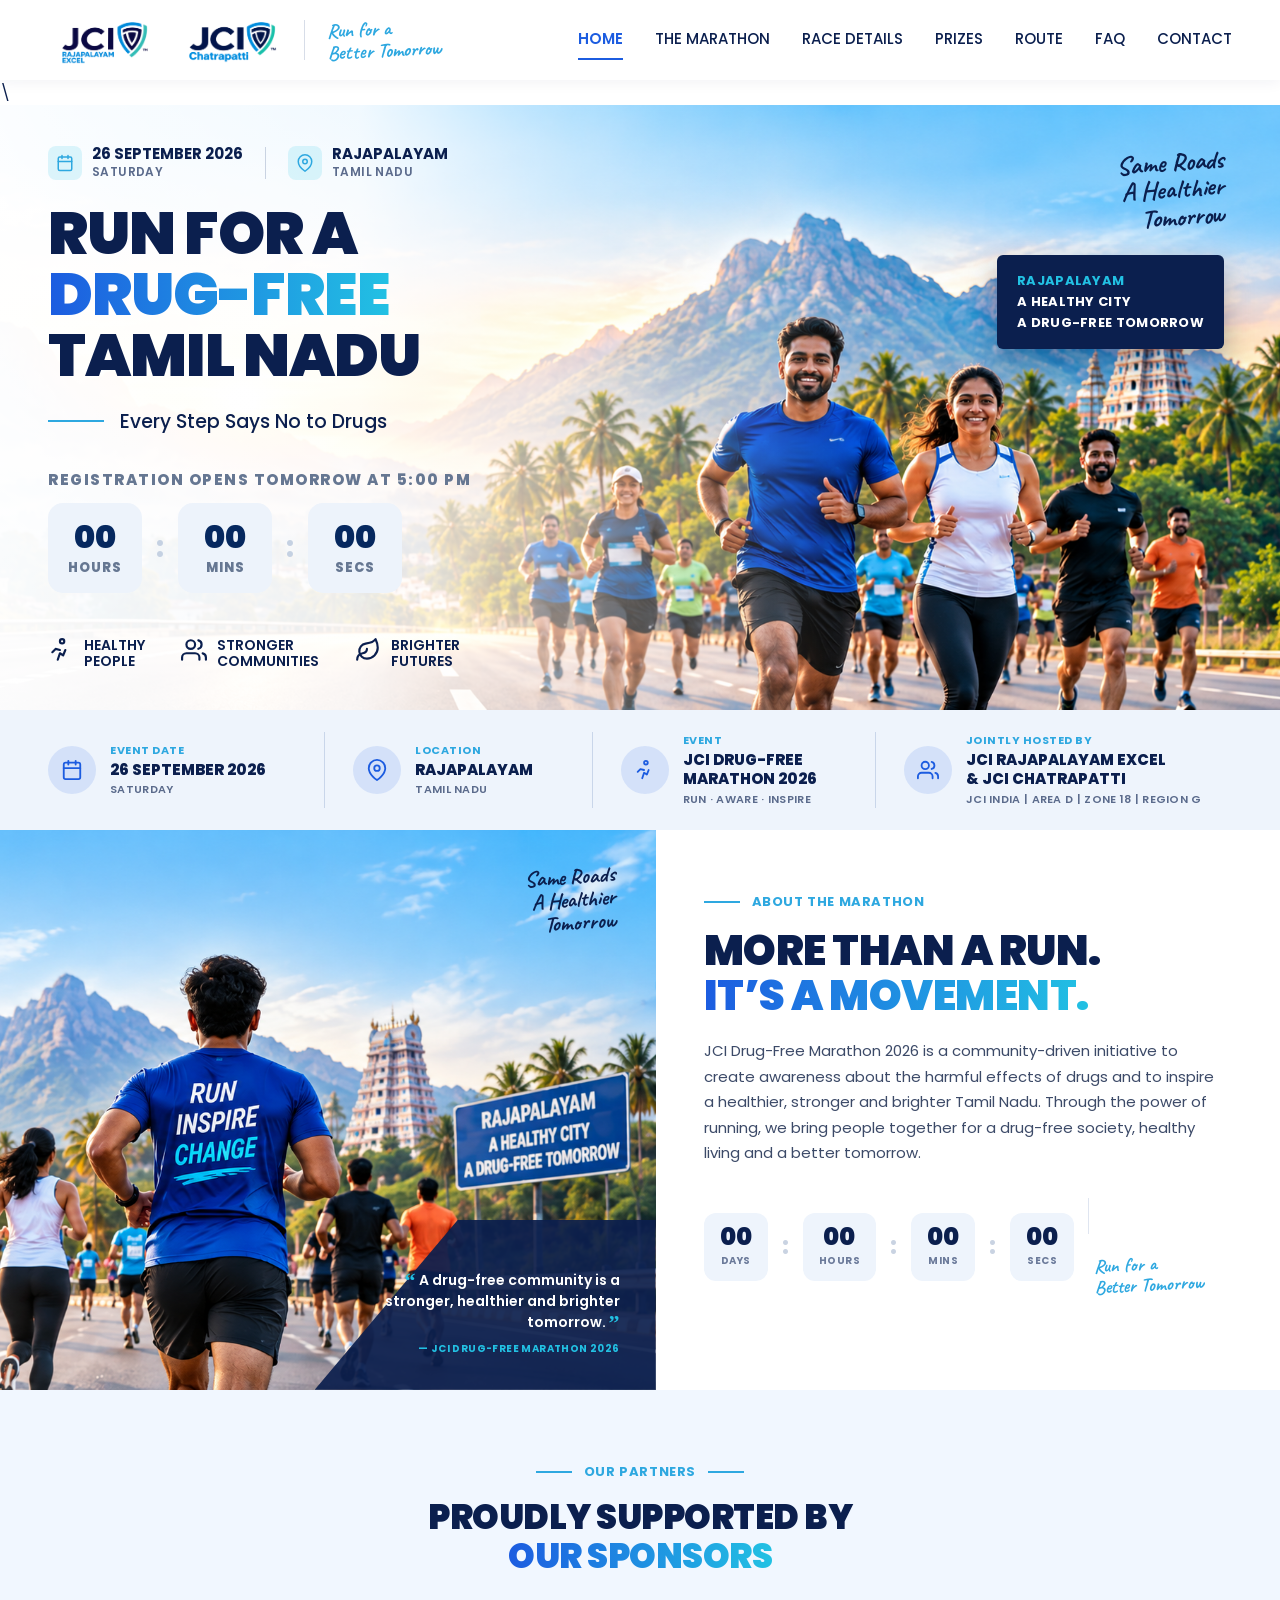
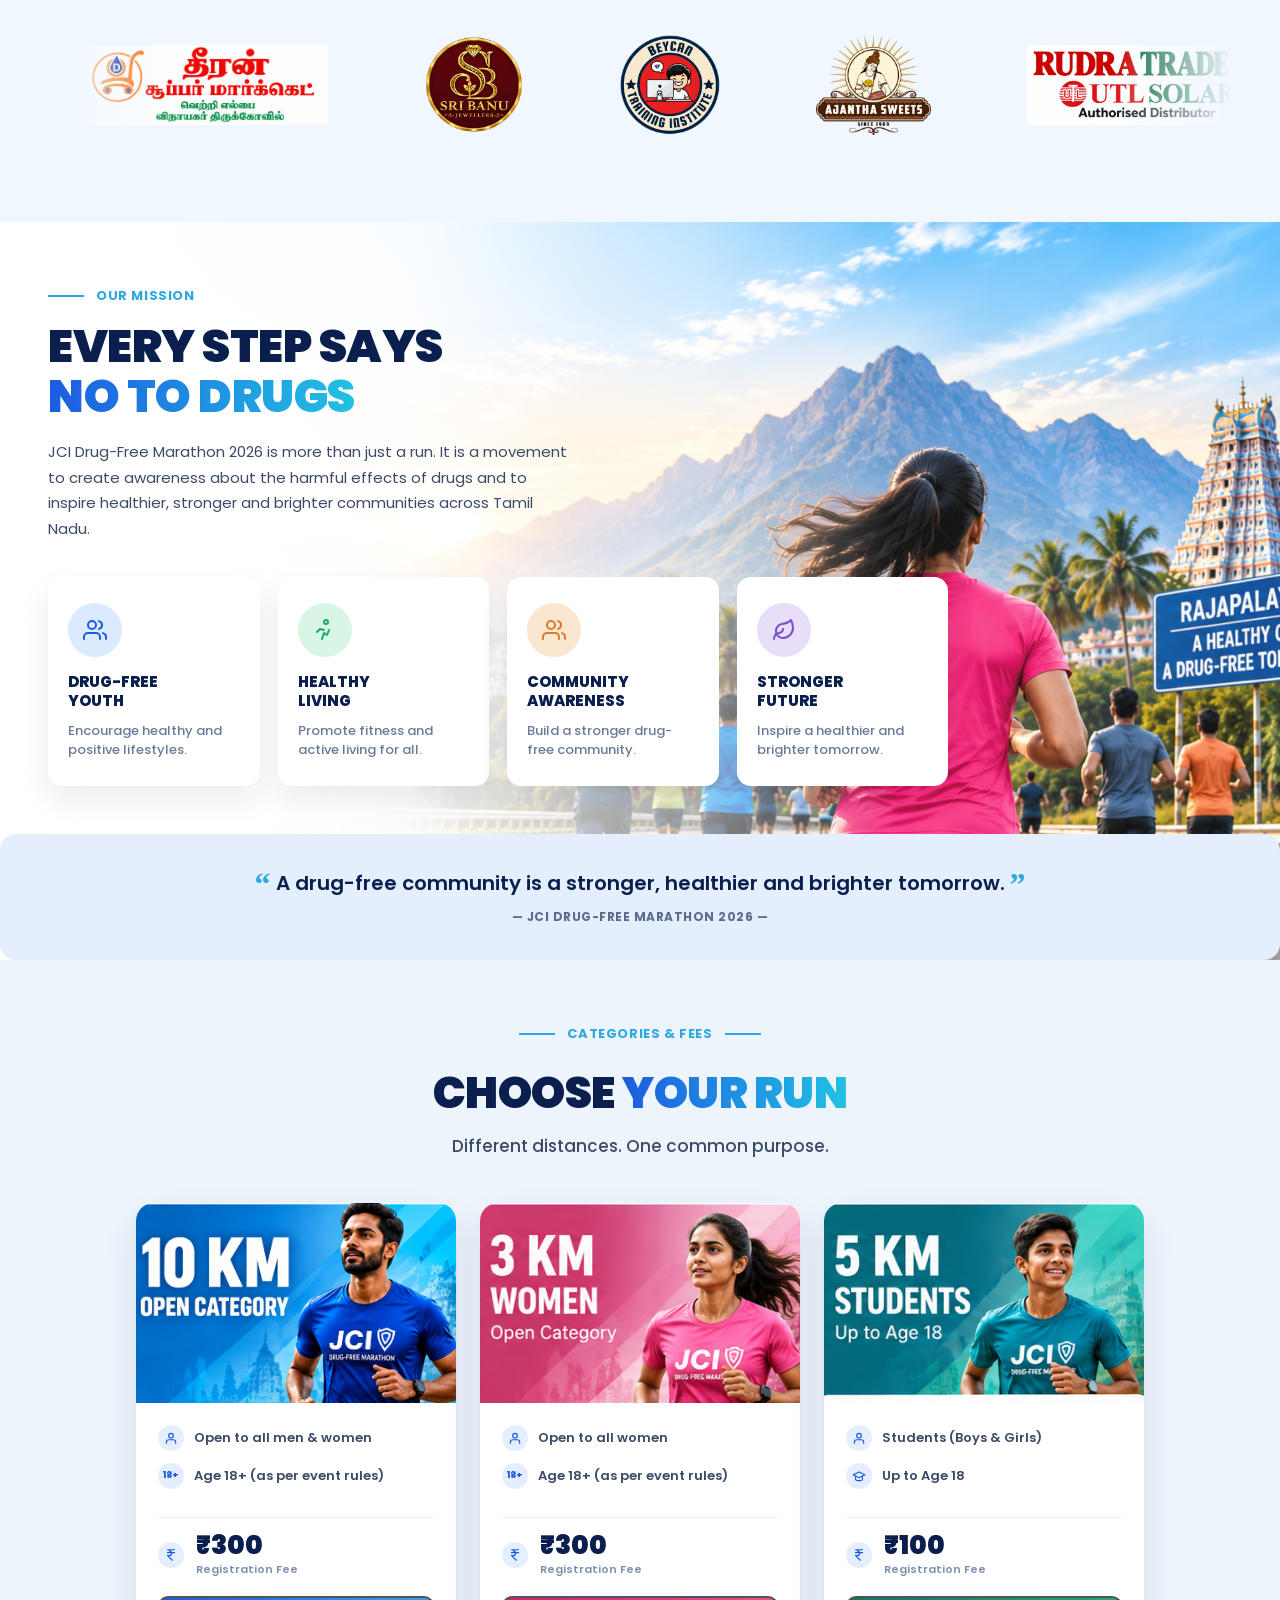
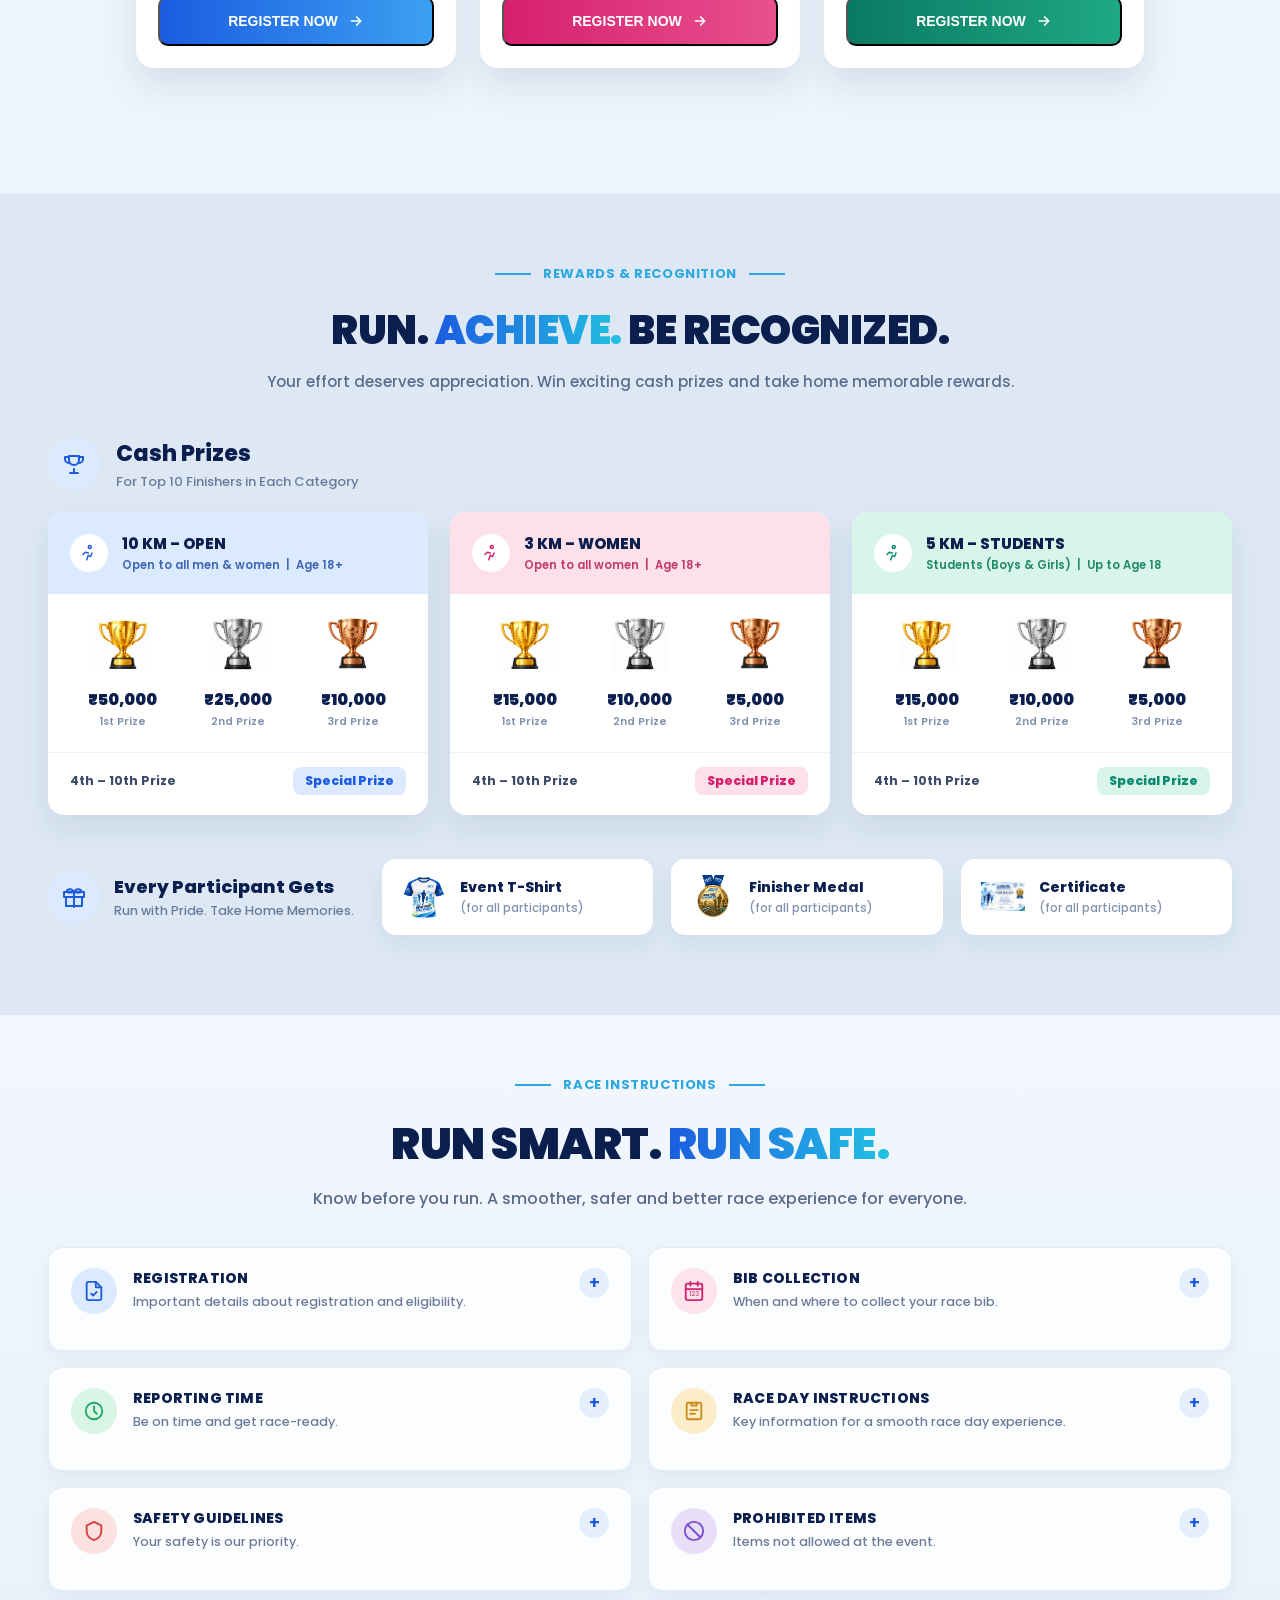
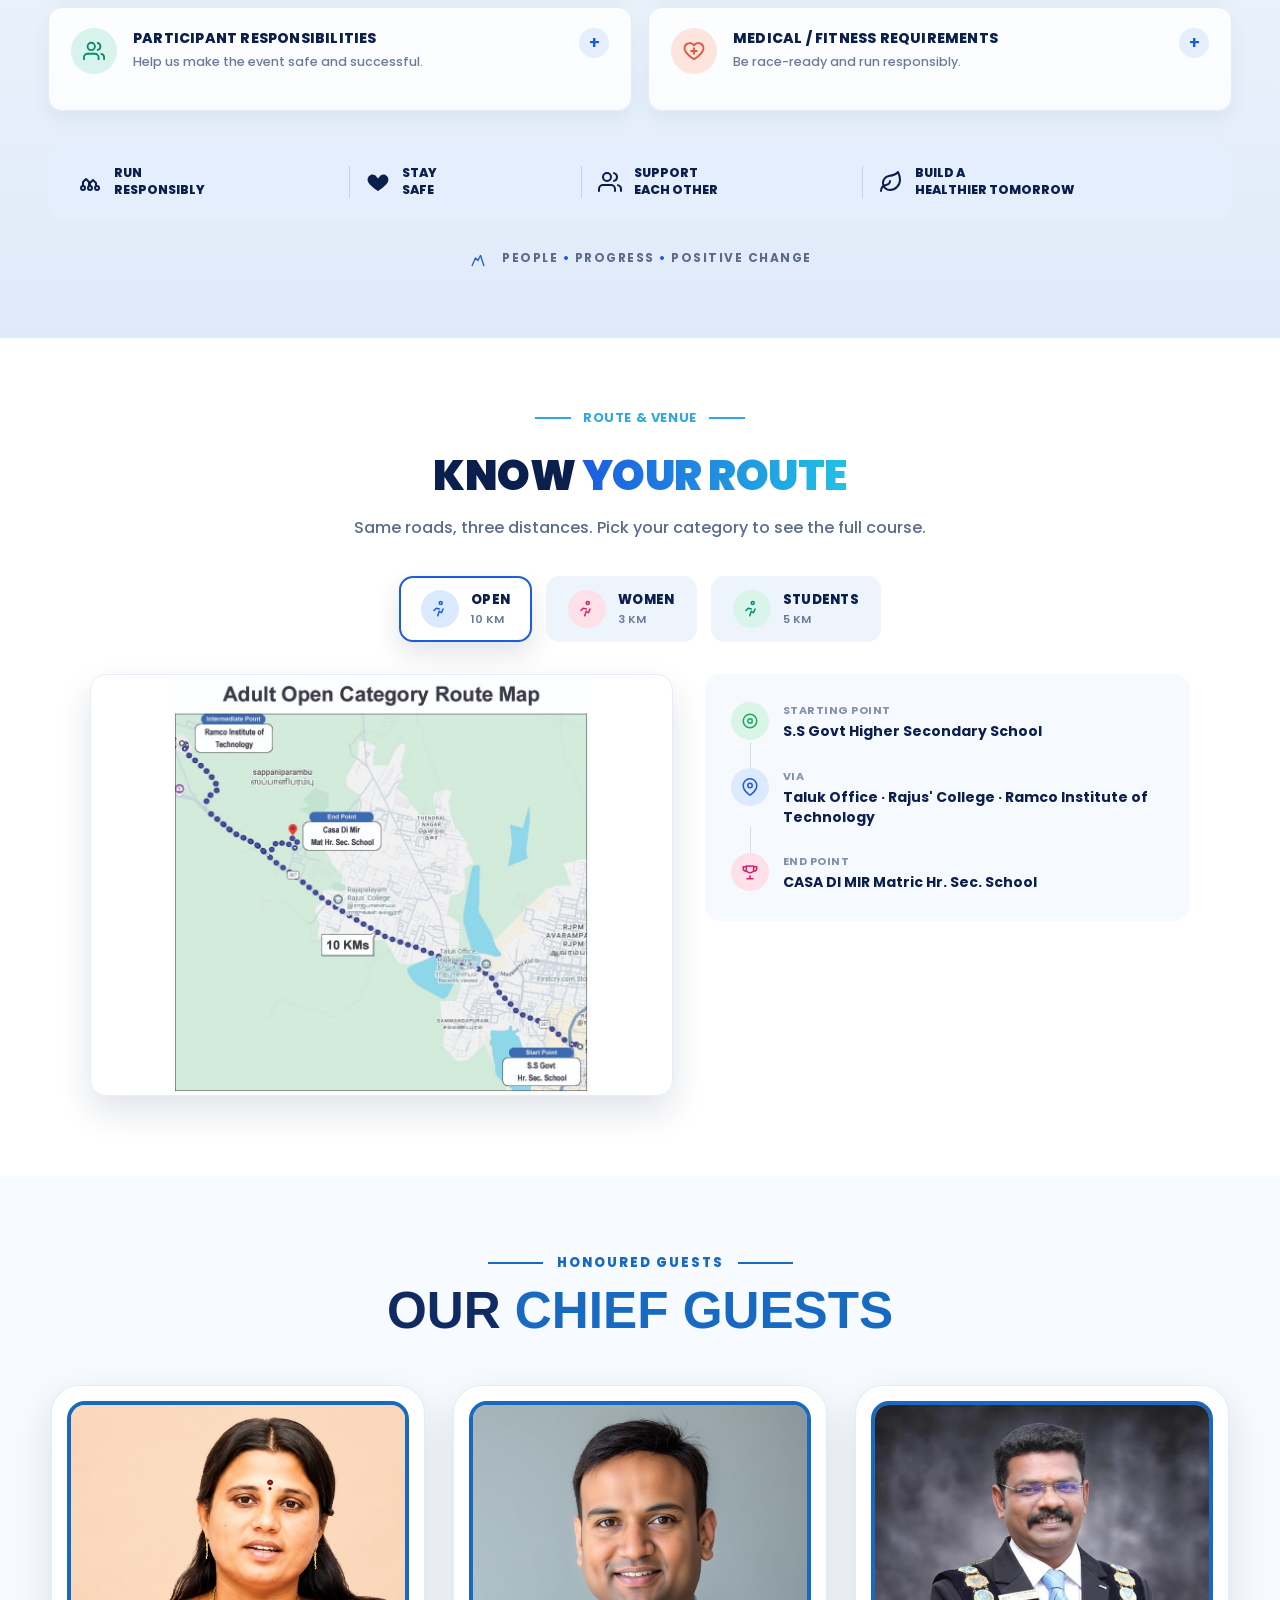
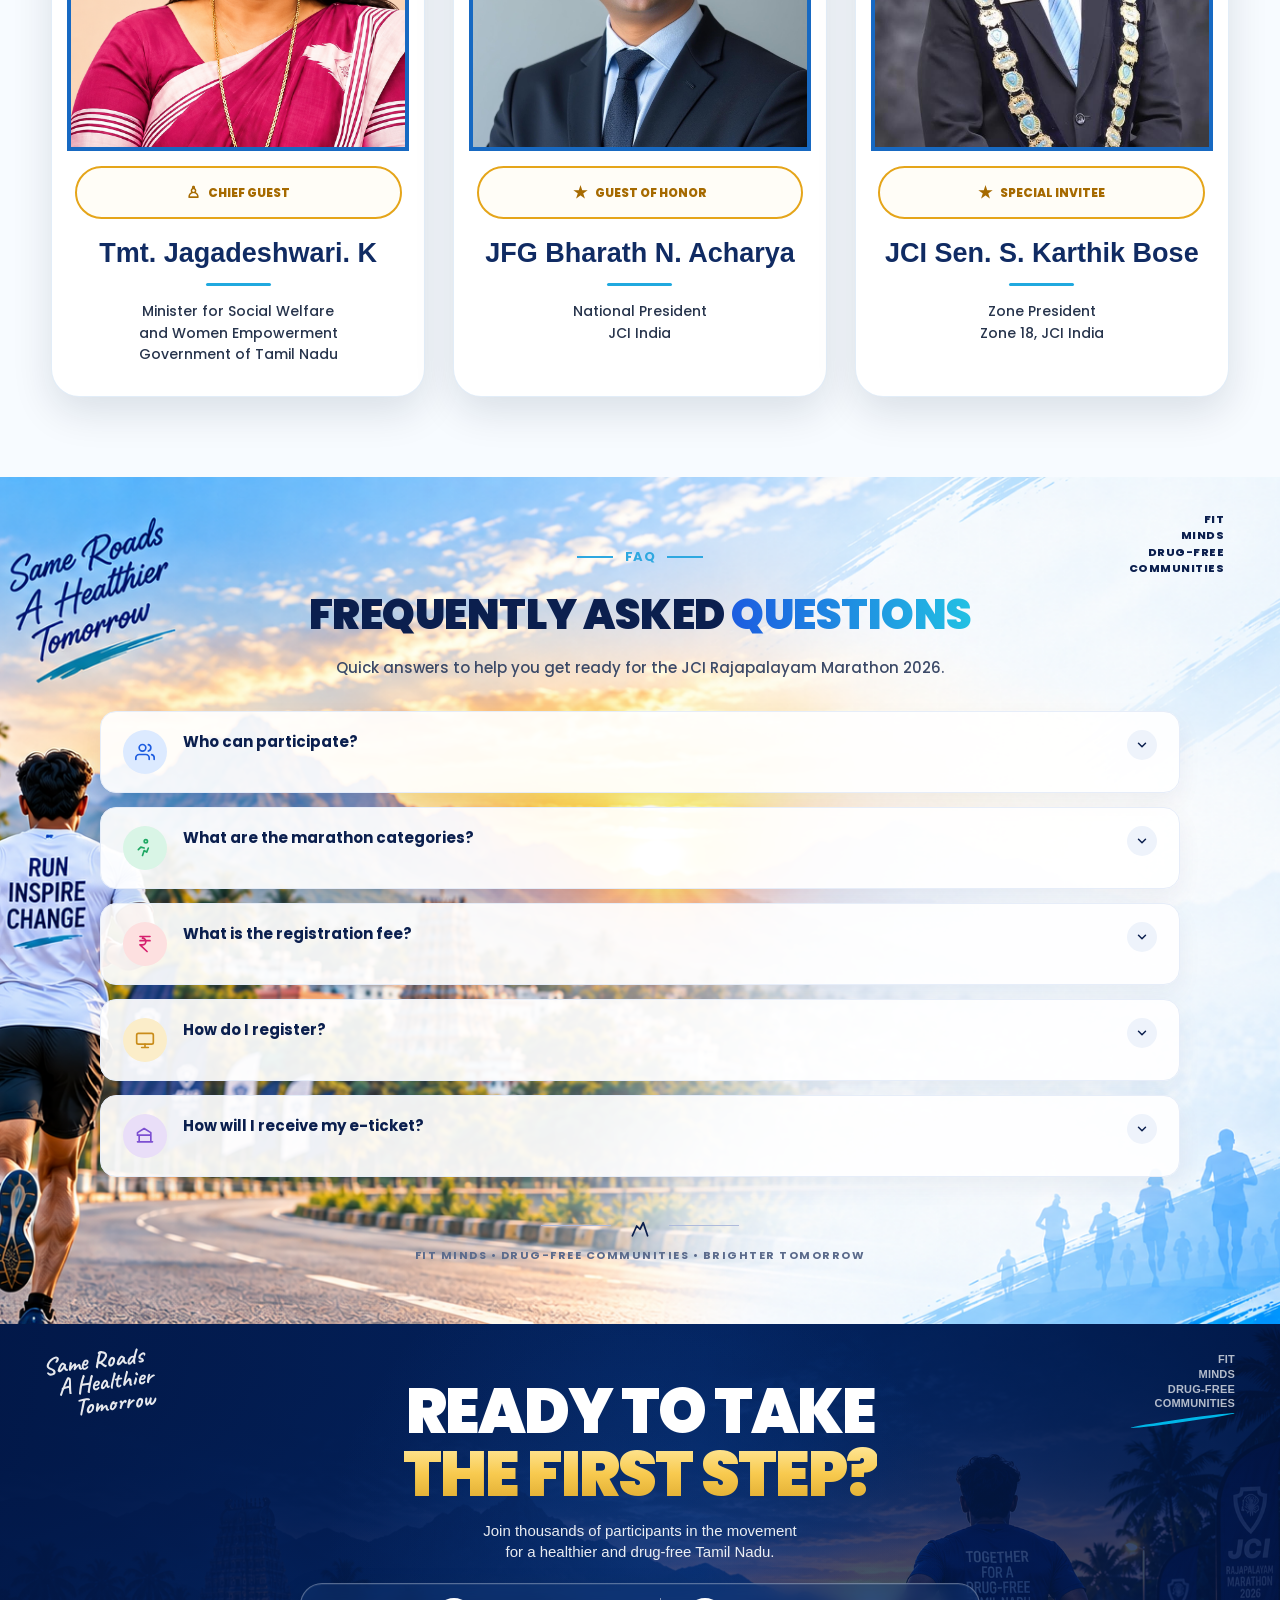
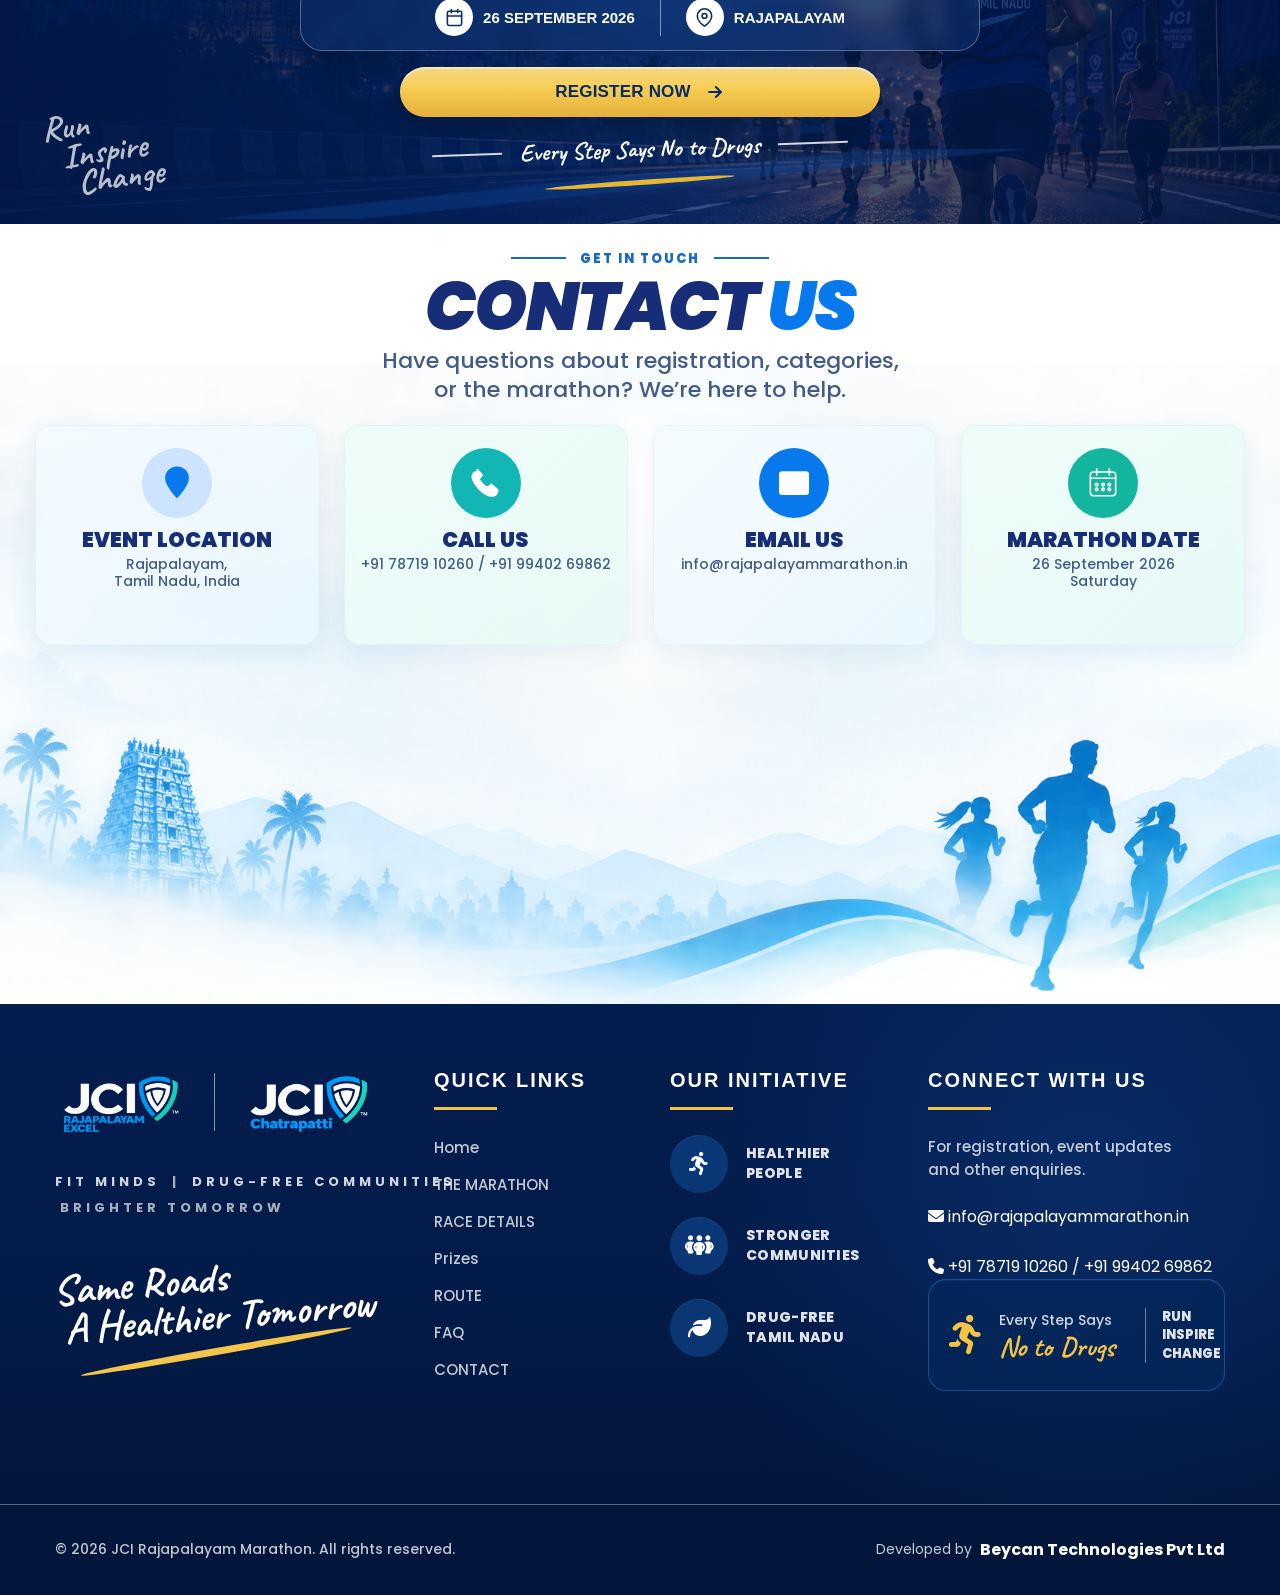
==== commit 19eaee4b: "Add files via upload" ====
--- a/index.html
+++ b/index.html
@@ -945,6 +945,7 @@
     </div>
   </section>
 
+  
 <!-- ROUTE & VENUE -->
 <section class="route" id="route">
   <div class="route-inner">
@@ -997,14 +998,14 @@
 
       <div class="route-panel active" data-panel="men">
         <div class="route-map-card">
-          <img src="assets/image/route-men.png" alt="Men category 10 KM route map from Chatrapatti Government Boys Higher Secondary School to N.A Annapa Raja School">
+          <img src="assets/image/route-men.jpeg" alt="Men category 10 KM route map from Chatrapatti Government Boys Higher Secondary School to N.A Annapa Raja School">
         </div>
         <div class="route-details">
           <div class="route-point">
             <span class="route-point-ico start"><svg viewBox="0 0 24 24" fill="none" stroke="currentColor" stroke-width="2" stroke-linecap="round" stroke-linejoin="round"><circle cx="12" cy="12" r="9"/><circle cx="12" cy="12" r="3"/></svg></span>
             <div>
               <div class="route-point-label">STARTING POINT</div>
-              <div class="route-point-name">Chatrapatti Government Boys Higher Secondary School</div>
+              <div class="route-point-name">S.S Govt Higher Secondary School</div>
             </div>
           </div>
           <div class="route-line"></div>
@@ -1012,7 +1013,7 @@
             <span class="route-point-ico via"><svg viewBox="0 0 24 24" fill="none" stroke="currentColor" stroke-width="2" stroke-linecap="round" stroke-linejoin="round"><path d="M21 10c0 7-9 13-9 13s-9-6-9-13a9 9 0 0 1 18 0z"/><circle cx="12" cy="10" r="3"/></svg></span>
             <div>
               <div class="route-point-label">VIA</div>
-              <div class="route-point-name">Jeya Anand Theatre &middot; Rajapalayam Municipal Office &middot; Panchu Market</div>
+              <div class="route-point-name">Taluk Office &middot; Rajus' College &middot; Ramco Institute of Technology</div>
             </div>
           </div>
           <div class="route-line"></div>
@@ -1020,7 +1021,7 @@
             <span class="route-point-ico end"><svg viewBox="0 0 24 24" fill="none" stroke="currentColor" stroke-width="2" stroke-linecap="round" stroke-linejoin="round"><path d="M8 21h8M12 17v4M7 4h10v4a5 5 0 0 1-10 0V4z"/><path d="M7 5H3v2a4 4 0 0 0 4 4M17 5h4v2a4 4 0 0 1-4 4"/></svg></span>
             <div>
               <div class="route-point-label">END POINT</div>
-              <div class="route-point-name">N.A Annapa Raja School</div>
+              <div class="route-point-name">CASA DI MIR Matric Hr. Sec. School</div>
             </div>
           </div>
         </div>
@@ -1028,14 +1029,14 @@
 
       <div class="route-panel" data-panel="women">
         <div class="route-map-card">
-          <img src="assets/image/route-women.png" alt="Women category 3 KM route map from T.P. Mills Road to N.A Annapa Raja School">
+          <img src="assets/image/route-women.jpeg" alt="Women category 3 KM route map from T.P. Mills Road to N.A Annapa Raja School">
         </div>
         <div class="route-details">
           <div class="route-point">
             <span class="route-point-ico start"><svg viewBox="0 0 24 24" fill="none" stroke="currentColor" stroke-width="2" stroke-linecap="round" stroke-linejoin="round"><circle cx="12" cy="12" r="9"/><circle cx="12" cy="12" r="3"/></svg></span>
             <div>
               <div class="route-point-label">STARTING POINT</div>
-              <div class="route-point-name">T.P. Mills Road</div>
+              <div class="route-point-name">Taluk Office</div>
             </div>
           </div>
           <div class="route-line"></div>
@@ -1043,7 +1044,7 @@
             <span class="route-point-ico via"><svg viewBox="0 0 24 24" fill="none" stroke="currentColor" stroke-width="2" stroke-linecap="round" stroke-linejoin="round"><path d="M21 10c0 7-9 13-9 13s-9-6-9-13a9 9 0 0 1 18 0z"/><circle cx="12" cy="10" r="3"/></svg></span>
             <div>
               <div class="route-point-label">VIA</div>
-              <div class="route-point-name">Rajapalayam Municipal Office &middot; Panchu Market</div>
+              <div class="route-point-name">Rajapalayam Rajus' College</div>
             </div>
           </div>
           <div class="route-line"></div>
@@ -1051,7 +1052,7 @@
             <span class="route-point-ico end"><svg viewBox="0 0 24 24" fill="none" stroke="currentColor" stroke-width="2" stroke-linecap="round" stroke-linejoin="round"><path d="M8 21h8M12 17v4M7 4h10v4a5 5 0 0 1-10 0V4z"/><path d="M7 5H3v2a4 4 0 0 0 4 4M17 5h4v2a4 4 0 0 1-4 4"/></svg></span>
             <div>
               <div class="route-point-label">END POINT</div>
-              <div class="route-point-name">N.A Annapa Raja School</div>
+              <div class="route-point-name">CASA DI MIR Matric Hr. Sec. School</div>
             </div>
           </div>
         </div>
@@ -1059,14 +1060,14 @@
 
       <div class="route-panel" data-panel="students">
         <div class="route-map-card">
-          <img src="assets/image/route-students.png" alt="Students category 5 KM route map from P.A.C.M Higher Secondary School to N.A Annapa Raja School">
+          <img src="assets/image/route-students.jpeg" alt="Students category 5 KM route map from P.A.C.M Higher Secondary School to N.A Annapa Raja School">
         </div>
         <div class="route-details">
           <div class="route-point">
             <span class="route-point-ico start"><svg viewBox="0 0 24 24" fill="none" stroke="currentColor" stroke-width="2" stroke-linecap="round" stroke-linejoin="round"><circle cx="12" cy="12" r="9"/><circle cx="12" cy="12" r="3"/></svg></span>
             <div>
               <div class="route-point-label">STARTING POINT</div>
-              <div class="route-point-name">P.A.C.M Higher Secondary School</div>
+              <div class="route-point-name">S.S Govt Higher Secondary School</div>
             </div>
           </div>
           <div class="route-line"></div>
@@ -1074,7 +1075,7 @@
             <span class="route-point-ico via"><svg viewBox="0 0 24 24" fill="none" stroke="currentColor" stroke-width="2" stroke-linecap="round" stroke-linejoin="round"><path d="M21 10c0 7-9 13-9 13s-9-6-9-13a9 9 0 0 1 18 0z"/><circle cx="12" cy="10" r="3"/></svg></span>
             <div>
               <div class="route-point-label">VIA</div>
-              <div class="route-point-name">Jeya Anand Theatre &middot; Rajapalayam Municipal Office &middot; Panchu Market</div>
+              <div class="route-point-name">Taluk Office &middot; Rajus' College </div>
             </div>
           </div>
           <div class="route-line"></div>
@@ -1082,7 +1083,7 @@
             <span class="route-point-ico end"><svg viewBox="0 0 24 24" fill="none" stroke="currentColor" stroke-width="2" stroke-linecap="round" stroke-linejoin="round"><path d="M8 21h8M12 17v4M7 4h10v4a5 5 0 0 1-10 0V4z"/><path d="M7 5H3v2a4 4 0 0 0 4 4M17 5h4v2a4 4 0 0 1-4 4"/></svg></span>
             <div>
               <div class="route-point-label">END POINT</div>
-              <div class="route-point-name">N.A Annapa Raja School</div>
+              <div class="route-point-name">CASA DI MIR Matric Hr. Sec. School</div>
             </div>
           </div>
         </div>
@@ -1092,6 +1093,7 @@
 
   </div>
 </section>
+
 
 <!-- =========================================
      CHIEF GUESTS
@@ -1524,8 +1526,8 @@
                 <h3>EMAIL US</h3>
 
               <p>
-    <a href="mailto:rajapalayammarathon@gmail.com">
-        rajapalayammarathon@gmail.com
+    <a href="mailto:info@rajapalayammarathon.in">
+        info@rajapalayammarathon.in   
     </a>
 </p>
 
@@ -1740,8 +1742,8 @@
 
                     <i class="fa-solid fa-envelope"></i>
 
-                    <a href="mailto:rajapalayammarathon@gmail.com">
-                        rajapalayammarathon@gmail.com
+                    <a href="mailto:info@rajapalayammarathon.in">
+                        info@rajapalayammarathon.in   
                     </a>
 
                 </div>
@@ -1755,14 +1757,14 @@
                     <div>
                     <i class="fa-solid fa-phone"></i>
 
-                        <a href="tel:+919150744096">
-                            +91 91507 44096
+                        <a href="tel:+917871910260">
+                            +91 78719 10260
                         </a>
 
                         <span class="footer-phone-separator"> / </span>
 
-                        <a href="tel:+919876543210">
-                            +91 98765 43210
+                        <a href="tel:+919940269862">
+                            +91 99402 69862
                         </a>
 
                     </div>
